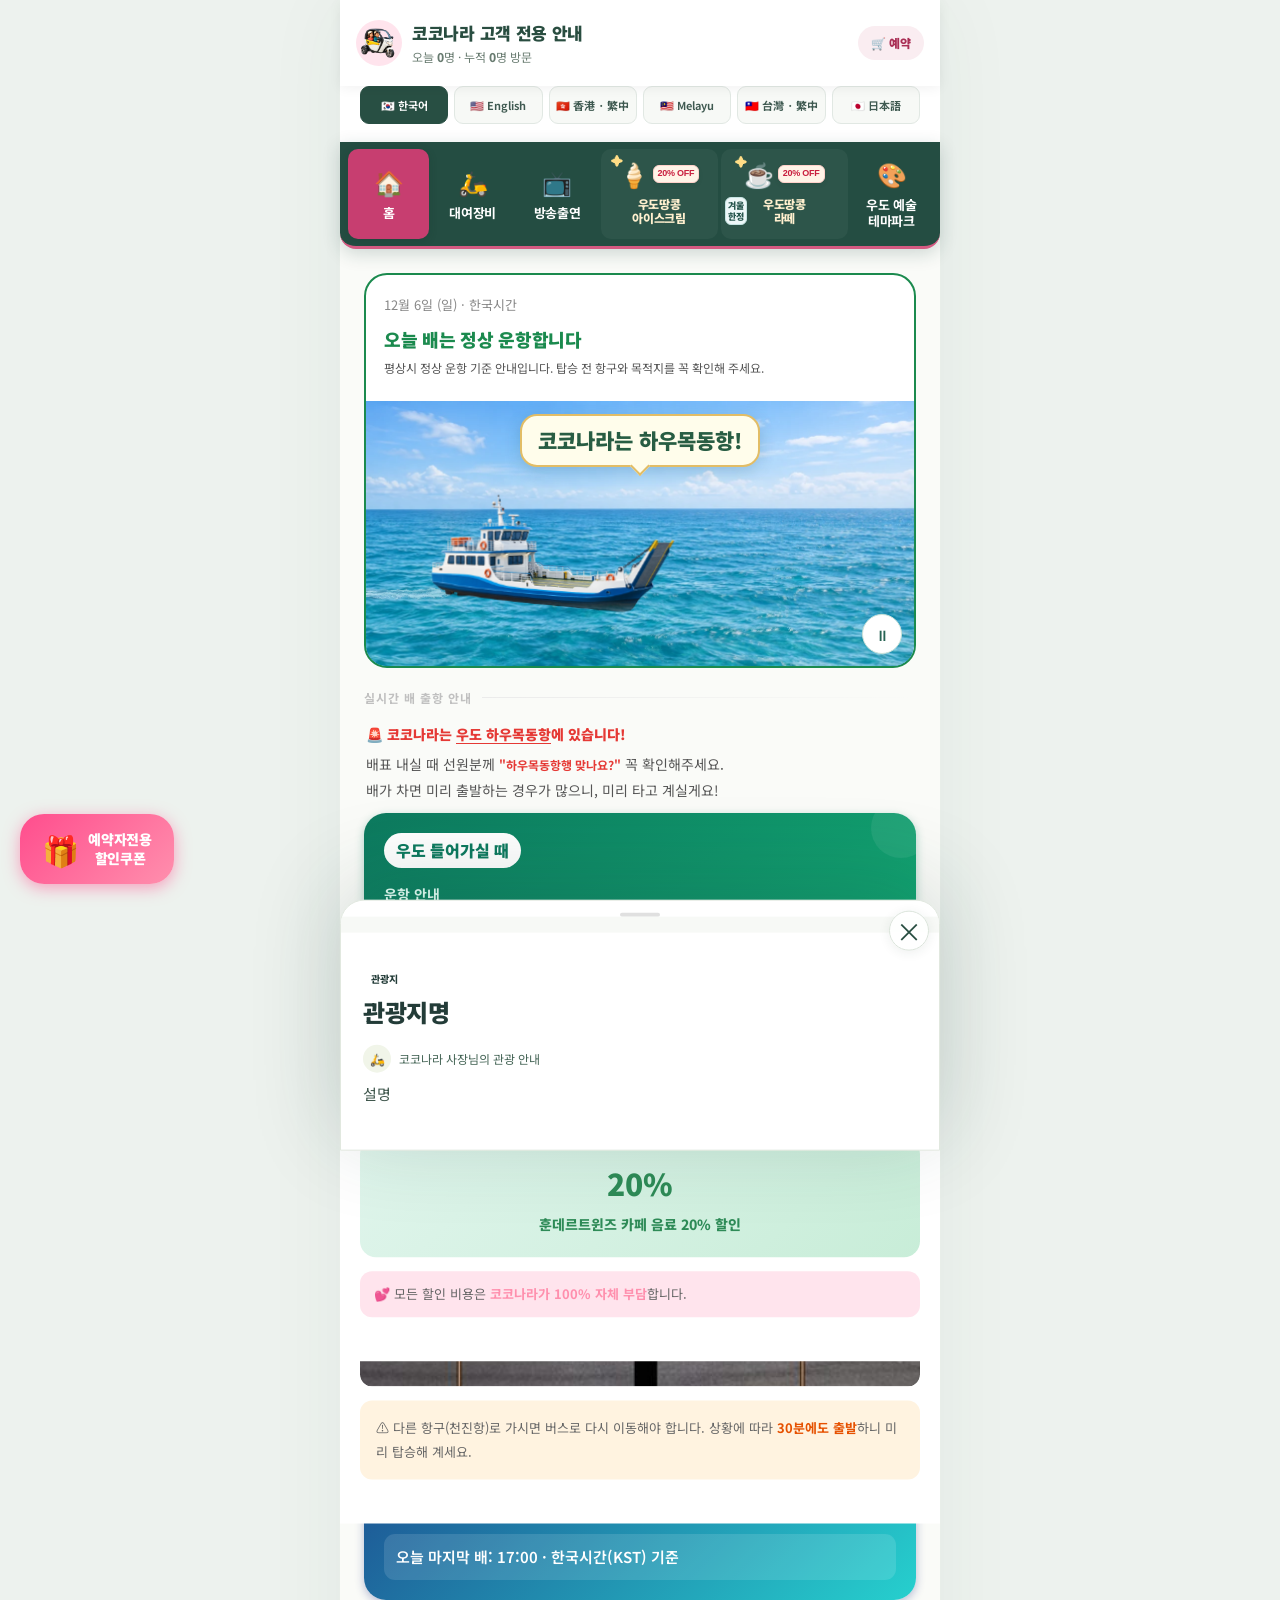
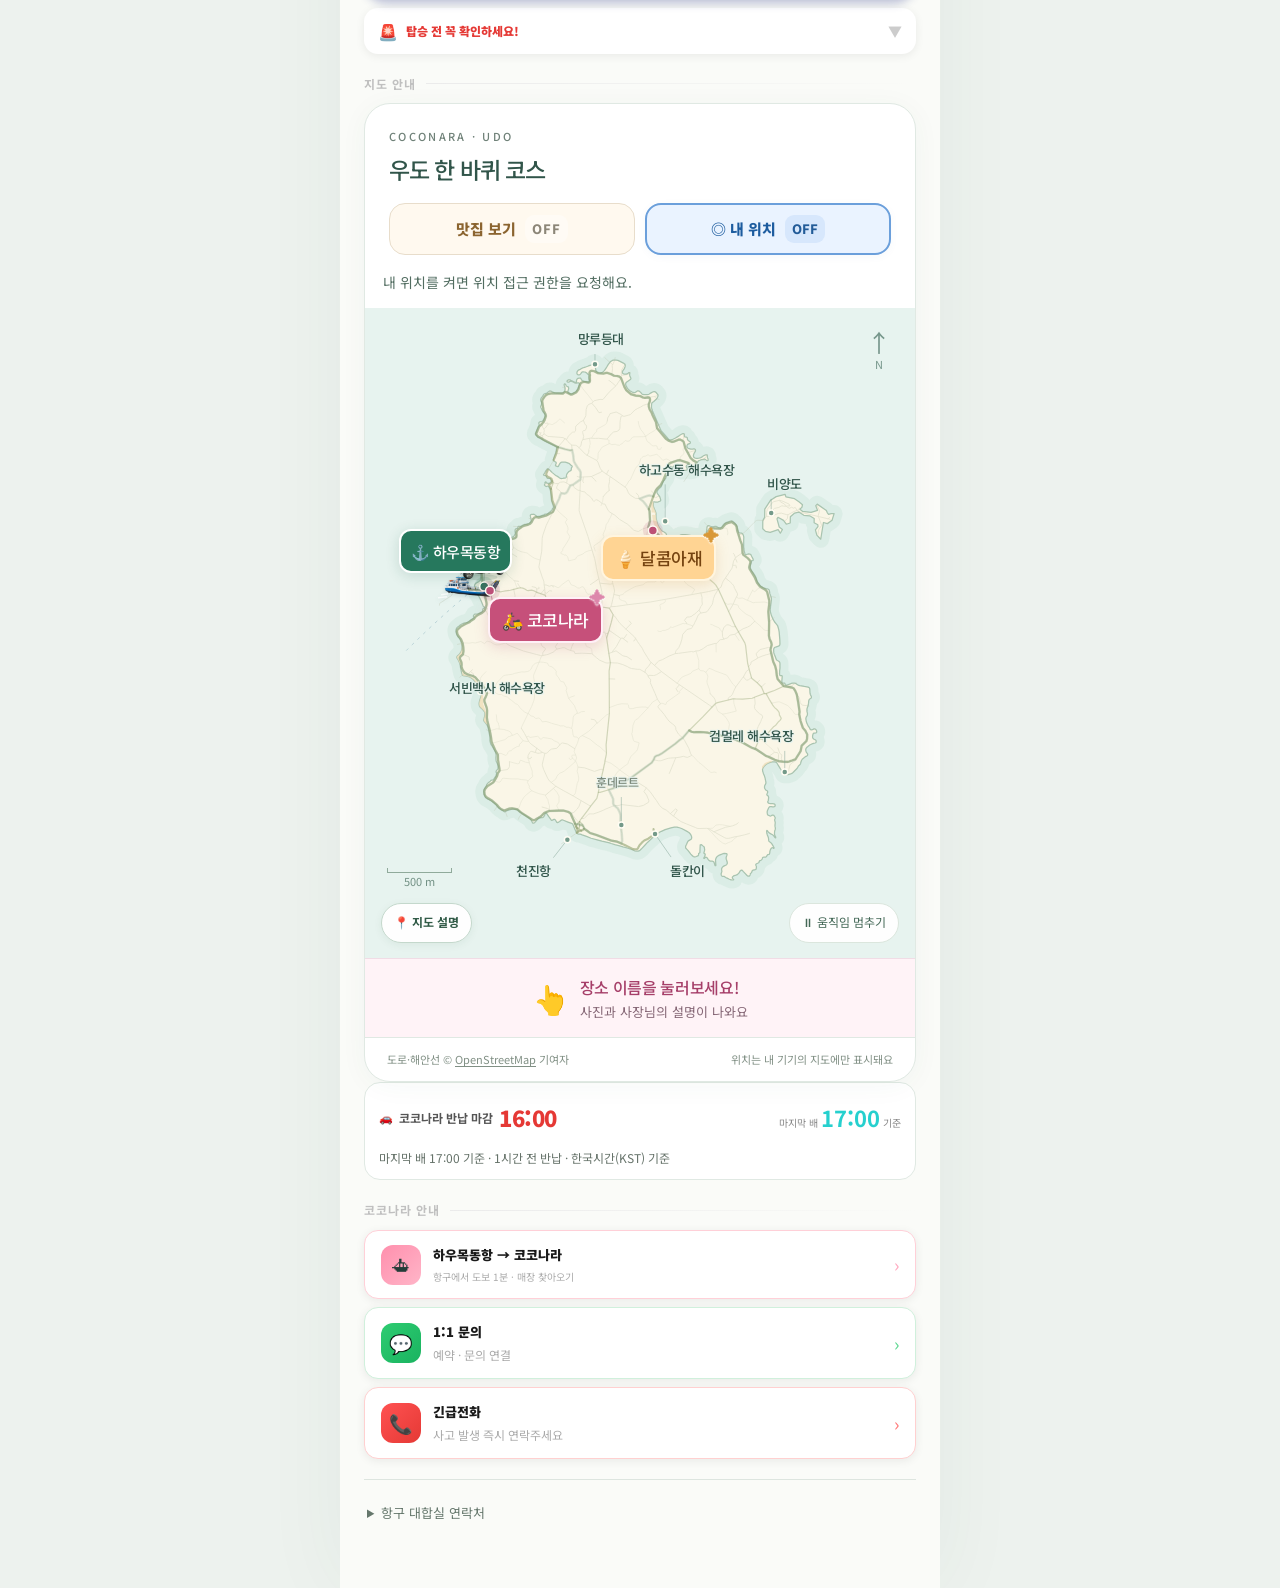
==== index.html @ 637e058c "Place animated winter badge to the left of the latte menu label" ====
<!DOCTYPE html>
<html lang="ko">
<head>
<meta charset="UTF-8">
<meta name="viewport" content="width=device-width, initial-scale=1, viewport-fit=cover">
<title>우도 코코나라</title>
<link href="https://fonts.googleapis.com/css2?family=Noto+Sans+KR:wght@400;500;700;900&display=swap" rel="stylesheet">
<style>
* { margin: 0; padding: 0; box-sizing: border-box; -webkit-tap-highlight-color: transparent; }
:root {
  --pink: #FFB5C8; --pink-deep: #FF8FAD; --pink-light: #FFE4ED;
  --pink-pale: #FFF5F8; --coral: #FF6B6B;
  --text: #1A1A1A; --text-mid: #555; --text-light: #999;
}
body {
  font-family: 'Noto Sans KR', sans-serif;
  background: #F8F8F8; color: var(--text);
  max-width: 430px; margin: 0 auto; min-height: 100vh;
}

.header {
  background: white; padding: 14px 16px 12px;
  display: flex; align-items: center; gap: 10px;
  border-bottom: 1px solid #F0F0F0;
  position: sticky; top: 0; z-index: 200;
  box-shadow: 0 2px 12px rgba(0,0,0,0.06);
}
.header-logo {
  width: 38px; height: 38px; border-radius: 50%;
  background: var(--pink-light); overflow: hidden; flex-shrink: 0;
  display: flex; align-items: center; justify-content: center; font-size: 18px;
}
.header-logo img { width: 100%; height: 100%; object-fit: cover; }
.header-text h1 { font-size: 15px; font-weight: 900; letter-spacing: -0.3px; }
.header-text p { font-size: 10px; color: var(--text-light); margin-top: 1px; }
.header-call {
  margin-left: auto; background: var(--pink-light); color: var(--pink-deep);
  font-size: 11px; font-weight: 700; padding: 5px 10px; border-radius: 20px;
  text-decoration: none; white-space: nowrap;
}

.scroll-content { padding: 14px; padding-bottom: 88px;  min-height: 100px; }

.section-label {
  font-size: 11px; font-weight: 800; color: var(--pink-deep);
  letter-spacing: 0.5px; margin-bottom: 10px; margin-top: 16px;
  display: flex; align-items: center; gap: 6px;
}
.section-label::after { content: ''; flex: 1; height: 1px; background: var(--pink-light); }

/* 배 카운트다운 */
.ferry-countdown {
  background: linear-gradient(135deg, #1A2980, #26D0CE);
  border-radius: 16px; padding: 12px 16px;
  margin-bottom: 10px; color: white;
  box-shadow: 0 4px 16px rgba(26,41,128,0.3);
  position: relative; overflow: hidden;
}
.ferry-countdown::before {
  content: ''; position: absolute;
  top: -30px; right: -30px; width: 120px; height: 120px;
  background: rgba(255,255,255,0.08); border-radius: 50%;
}
.fc-label { font-size: 10px; opacity: 0.8; font-weight: 600; margin-bottom: 4px; }
.fc-main { display: flex; align-items: center; justify-content: space-between; margin-bottom: 7px; }
.fc-time { font-size: 26px; font-weight: 900; line-height: 1; letter-spacing: -1px; }
.fc-time span { font-size: 12px; font-weight: 600; opacity: 0.8; }
.fc-remain { background: rgba(255,255,255,0.2); border-radius: 10px; padding: 5px 10px; text-align: center; }
.fc-remain .min { font-size: 20px; font-weight: 900; line-height: 1; }
.fc-remain .min-label { font-size: 9px; opacity: 0.8; margin-top: 1px; }
.fc-bar-wrap { background: rgba(255,255,255,0.2); border-radius: 6px; height: 5px; overflow: hidden; }
.fc-bar { height: 100%; background: white; border-radius: 6px; transition: width 1s linear; }
.fc-sub { font-size: 10px; opacity: 0.7; margin-top: 5px; }
.fc-last { font-size: 10px; opacity: 0.75; margin-top: 3px; }

/* 지도 */
.map-card {
  background: white; border-radius: 22px; overflow: hidden;
  margin-bottom: 14px; box-shadow: 0 4px 24px rgba(255,181,200,0.25);
}
.map-card-hdr {
  background: linear-gradient(135deg, #FFB5C8, #FF8FAD);
  padding: 14px 18px 10px;
  display: flex; align-items: center; justify-content: space-between;
}
.map-card-hdr h2 { font-size: 14px; font-weight: 900; color: white; }
.map-card-hdr span { font-size: 11px; color: rgba(255,255,255,0.85); }
.map-svg-wrap { background: #A8D8F0; padding: 0; }
#udo-map { width: 100%; height: auto; display: block; }

/* 경로 애니메이션 — SVG animate 태그로 처리 */

/* 핀 애니메이션 */
.pin-g { opacity: 0; animation: pinDrop 0.5s ease forwards; }
.pin-g.d1 { animation-delay: 1.0s; }
.pin-g.d2 { animation-delay: 1.6s; }
.pin-g.d3 { animation-delay: 2.1s; }
.pin-g.d4 { animation-delay: 2.5s; }
.pin-g.d5 { animation-delay: 2.9s; }
.pin-g.d6 { animation-delay: 3.2s; }
.pin-g.d7 { animation-delay: 3.5s; }
.pin-g.d8 { animation-delay: 3.7s; }
@keyframes pinDrop {
  0% { opacity:0; transform:translateY(-8px) scale(0.6); }
  70% { transform:translateY(2px) scale(1.1); }
  100% { opacity:1; transform:translateY(0) scale(1); }
}

/* 배 애니메이션 — 한 척, 일정 속도 왕복 */
.ferry-one {
  animation: ferryOneAnim 14s linear infinite;
}
@keyframes ferryOneAnim {
  0%   { transform: translateX(0px)  scaleX(1);  }
  43%  { transform: translateX(46px) scaleX(1);  }
  45%  { transform: translateX(46px) scaleX(-1); }
  88%  { transform: translateX(0px)  scaleX(-1); }
  90%  { transform: translateX(0px)  scaleX(1);  }
  100% { transform: translateX(0px)  scaleX(1);  }
}

/* 화살표 점선 애니메이션 (개미 행군 효과) */
.arrow-line-coco   { animation: dashMarch 1.4s linear infinite; stroke-dasharray:5,4; }
.arrow-line-dalkom { animation: dashMarch 1.4s linear infinite 0.3s; stroke-dasharray:5,4; }
.arrow-line-hundert{ animation: dashMarch 1.4s linear infinite 0.6s; stroke-dasharray:5,4; }
@keyframes dashMarch { to { stroke-dashoffset: -18; } }

/* 긴급전화 버튼 — 컴팩트 */
.sos-btn {
  display: flex; align-items: center; justify-content: space-between;
  background: linear-gradient(135deg, #E53935, #B71C1C);
  color: white; border-radius: 12px; padding: 10px 14px;
  margin-bottom: 10px; text-decoration: none;
  box-shadow: 0 3px 12px rgba(183,28,28,0.35);
  transition: transform 0.15s;
  animation: sosPulse 2.5s ease-in-out infinite;
}
.sos-btn:active { transform: scale(0.97); }
@keyframes sosPulse {
  0%,100% { box-shadow: 0 3px 12px rgba(183,28,28,0.35); }
  50%      { box-shadow: 0 3px 20px rgba(183,28,28,0.6);  }
}
.sos-main { font-size: 13px; font-weight: 900; letter-spacing: -0.2px; }
.sos-sub  { font-size: 10px; font-weight: 600; opacity: 0.85; margin-top: 2px; }

/* 파도 */
.wave { animation: waveAnim 2.5s ease-in-out infinite; }
.wave.w2 { animation-delay: 0.8s; }
.wave.w3 { animation-delay: 1.5s; }
@keyframes waveAnim { 0%,100%{opacity:0.25} 50%{opacity:0.6} }

/* 관광지 터치 */
.spot-touch { cursor: pointer; }

/* 지도 레전드 */
.map-legend { padding: 8px 14px 12px; display: flex; gap: 8px; flex-wrap: wrap; }
.legend-item { display: flex; align-items: center; gap: 4px; font-size: 10px; font-weight: 600; color: var(--text-mid); }
.legend-dot { width: 8px; height: 8px; border-radius: 50%; }

/* 큰 카드 */
.big-card {
  border-radius: 20px; overflow: hidden; margin-bottom: 12px;
  box-shadow: 0 4px 20px rgba(0,0,0,0.1); cursor: pointer; transition: transform 0.2s;
}
.big-card:active { transform: scale(0.98); }
.big-card-bg { width: 100%; height: 140px; display: flex; align-items: center; justify-content: center; font-size: 56px; }
.big-card-body { padding: 14px 16px; background: white; }
.big-card-tag { display: inline-block; font-size: 10px; font-weight: 800; padding: 3px 8px; border-radius: 6px; margin-bottom: 6px; }
.big-card-title { font-size: 17px; font-weight: 900; letter-spacing: -0.5px; }
.big-card-desc { font-size: 12px; color: var(--text-mid); margin-top: 3px; line-height: 1.5; }
.big-card-btn { display: inline-flex; align-items: center; gap: 6px; margin-top: 12px; padding: 9px 16px; border-radius: 10px; font-size: 13px; font-weight: 800; border: none; cursor: pointer; font-family: 'Noto Sans KR', sans-serif; }

/* 그리드 */
.grid-2 { display: grid; grid-template-columns: 1fr 1fr; gap: 10px; margin-bottom: 12px; }
.small-card { background: white; border-radius: 16px; padding: 14px; box-shadow: 0 2px 12px rgba(0,0,0,0.07); cursor: pointer; transition: transform 0.2s; }
.small-card:active { transform: scale(0.97); }
.small-card-icon { width: 40px; height: 40px; border-radius: 12px; display: flex; align-items: center; justify-content: center; font-size: 20px; margin-bottom: 8px; }
.small-card-title { font-size: 13px; font-weight: 800; }
.small-card-sub { font-size: 10px; color: var(--text-light); margin-top: 2px; }

/* 관광지 팝업 */
.spot-overlay { position: fixed; inset: 0; background: rgba(0,0,0,0.55); z-index: 500; opacity: 0; pointer-events: none; transition: opacity 0.25s; }
.spot-overlay.open { opacity: 1; pointer-events: all; }
.spot-popup { position: fixed; bottom: 0; left: 50%; transform: translateX(-50%) translateY(100%); width: 100%; max-width: 430px; background: white; border-radius: 24px 24px 0 0; padding: 0 0 36px; z-index: 600; transition: transform 0.35s cubic-bezier(0.32,0.72,0,1); max-height: 88vh; overflow-y: auto; }
.spot-popup.open { transform: translateX(-50%) translateY(0); }
/* 관광지 팝업 사진 슬라이더 */
.spot-photo-slider { width:100%; height:180px; position:relative; background:#F0F0F0; overflow:hidden; }
.spot-photo-slides { display:flex; height:100%; transition:transform 0.35s ease; }
.spot-photo-slide { min-width:100%; height:100%; object-fit:cover; flex-shrink:0; }
.spot-photo-empty { width:100%; height:100%; display:flex; flex-direction:column; align-items:center; justify-content:center; font-size:52px; gap:8px; }
.spot-photo-empty span { font-size:12px; color:#AAA; }
.spot-photo-dots { position:absolute; bottom:10px; left:50%; transform:translateX(-50%); display:flex; gap:5px; }
.spot-photo-dot { width:6px; height:6px; border-radius:50%; background:rgba(255,255,255,0.5); transition:background 0.2s; }
.spot-photo-dot.active { background:white; }
.spot-photo-counter { position:absolute; top:10px; right:12px; background:rgba(0,0,0,0.45); color:white; font-size:10px; font-weight:700; padding:3px 8px; border-radius:10px; }
.spot-photo-admin-btn { position:absolute; bottom:10px; right:12px; background:rgba(0,0,0,0.55); color:white; border:none; border-radius:8px; padding:5px 10px; font-size:11px; font-weight:700; cursor:pointer; display:none; }
.spot-popup-body { padding: 18px 20px 0; }
.spot-handle { width: 40px; height: 4px; background: #E0E0E0; border-radius: 2px; margin: 12px auto 0; }
.spot-popup-tag { display: inline-block; font-size: 10px; font-weight: 800; padding: 3px 8px; border-radius: 6px; margin-top: 14px; margin-bottom: 6px; }
.spot-popup-title { font-size: 22px; font-weight: 900; letter-spacing: -0.5px; }
.spot-popup-desc { font-size: 13px; color: var(--text-mid); line-height: 1.8; margin-top: 10px; }
.spot-tip { display: flex; gap: 8px; padding: 8px 0; border-bottom: 1px solid #F5F5F5; font-size: 13px; }
.spot-tip:last-child { border: none; }
.spot-tips { margin-top: 12px; }

/* 패널 */
.panel-overlay { position: fixed; inset: 0; background: rgba(0,0,0,0.5); z-index: 300; opacity: 0; pointer-events: none; transition: opacity 0.3s; }
.panel-overlay.open { opacity: 1; pointer-events: all; }
.panel { position: fixed; bottom: 0; left: 50%; transform: translateX(-50%) translateY(100%); width: 100%; max-width: 430px; background: white; border-radius: 24px 24px 0 0; padding: 20px 20px 44px; z-index: 400; transition: transform 0.4s cubic-bezier(0.32,0.72,0,1); max-height: 85vh; overflow-y: auto; }
.panel.open { transform: translateX(-50%) translateY(0); }
.panel-handle { width: 40px; height: 4px; background: #E0E0E0; border-radius: 2px; margin: 0 auto 18px; }
.panel-title { font-size: 20px; font-weight: 900; margin-bottom: 16px; }
.info-item { padding: 11px 0; border-bottom: 1px solid #F5F5F5; font-size: 14px; line-height: 1.7; display: flex; gap: 10px; }
.info-item:last-child { border-bottom: none; }
.info-num { width: 24px; height: 24px; background: var(--pink-light); color: var(--pink-deep); border-radius: 8px; font-size: 12px; font-weight: 800; display: flex; align-items: center; justify-content: center; flex-shrink: 0; }
.warn-box { background: #FFF3E0; border-radius: 12px; padding: 12px 14px; font-size: 13px; line-height: 1.7; color: #666; margin-top: 8px; }
.warn-box strong { color: #E65100; }
.pink-box { background: var(--pink-light); border-radius: 12px; padding: 12px 14px; font-size: 13px; line-height: 1.7; color: #666; margin-top: 8px; }
.pink-box strong { color: var(--pink-deep); }

/* 배시간 테이블 */
.ferry-table { width: 100%; border-collapse: collapse; font-size: 13px; }
.ferry-table th { background: var(--pink-light); padding: 10px; text-align: left; font-weight: 700; color: var(--pink-deep); }
.ferry-table td { padding: 10px; border-bottom: 1px solid #F5F5F5; }
.time-pill { background: var(--pink-deep); color: white; padding: 2px 10px; border-radius: 20px; font-size: 12px; font-weight: 700; }
.today-row td { background: #FFF5F8; font-weight: 700; }

/* 쿠폰 */
.coupon-big { border-radius: 20px; padding: 24px; text-align: center; color: white; margin-bottom: 12px; }
.coupon-big .pct { font-size: 60px; font-weight: 900; line-height: 1; }
.coupon-big .pct span { font-size: 28px; }
.map-link-btn { display: flex; align-items: center; justify-content: space-between; background: var(--pink-pale); border: 2px solid var(--pink-light); border-radius: 14px; padding: 14px 16px; margin-bottom: 10px; text-decoration: none; color: var(--text); font-size: 14px; font-weight: 700; }

/* 탭바 */
.tab-bar { position: fixed; bottom: 0; left: 50%; transform: translateX(-50%); width: 100%; max-width: 430px; background: white; border-top: 1px solid #F0F0F0; display: flex; padding: 5px 0 16px; z-index: 200; box-shadow: 0 -4px 20px rgba(0,0,0,0.06); }
.tab-item { flex: 1; display: flex; flex-direction: column; align-items: center; gap: 1px; font-size: 8px; font-weight: 700; color: var(--text-light); cursor: pointer; padding: 3px 2px; border: none; background: none; font-family: 'Noto Sans KR', sans-serif; transition: color 0.2s; letter-spacing: -0.3px; }
.tab-item .ti { font-size: 16px; }
.tab-item.active { color: var(--pink-deep); }
.tab-item.active .ti { transform: scale(1.1); }

.page { display: none; }
.page.active { display: block; }

.caution-card { background: white; border-radius: 16px; padding: 14px; margin-bottom: 10px; box-shadow: 0 2px 12px rgba(0,0,0,0.07); display: flex; gap: 12px; align-items: flex-start; }
.caution-icon { width: 42px; height: 42px; border-radius: 12px; display: flex; align-items: center; justify-content: center; font-size: 20px; flex-shrink: 0; }
.caution-title { font-size: 14px; font-weight: 800; margin-bottom: 3px; }
.caution-desc { font-size: 12px; color: var(--text-mid); line-height: 1.6; }

.fade-up { opacity:0; transform:translateY(14px); animation: fadeUp 0.5s ease forwards; }
@keyframes fadeUp { to { opacity:1; transform:translateY(0); } }
.fade-up:nth-child(1){animation-delay:0.05s} .fade-up:nth-child(2){animation-delay:0.1s}
.fade-up:nth-child(3){animation-delay:0.15s} .fade-up:nth-child(4){animation-delay:0.2s}
.fade-up:nth-child(5){animation-delay:0.25s} .fade-up:nth-child(6){animation-delay:0.3s}

/* ===== 관리자 시스템 ===== */
.admin-fab { position: fixed; bottom: 80px; right: 16px; width: 48px; height: 48px; background: #333; border-radius: 50%; display: none; align-items: center; justify-content: center; font-size: 20px; cursor: pointer; z-index: 600; box-shadow: 0 4px 18px rgba(0,0,0,0.4); opacity: 0.85; transition: opacity 0.2s; border: none; }
.admin-fab:active { opacity: 1; }

/* 관리자 로그인 모달 */
.admin-modal-bg { position: fixed; inset: 0; background: rgba(0,0,0,0.6); z-index: 900; display: none; align-items: center; justify-content: center; }
.admin-modal-bg.open { display: flex; }
.admin-modal { background: white; border-radius: 24px; padding: 28px 24px; width: calc(100% - 48px); max-width: 360px; box-shadow: 0 20px 60px rgba(0,0,0,0.25); }
.admin-modal h2 { font-size: 20px; font-weight: 900; margin-bottom: 6px; text-align: center; }
.admin-modal p { font-size: 12px; color: #999; text-align: center; margin-bottom: 22px; }
.admin-input { width: 100%; box-sizing: border-box; border: 2px solid #EEE; border-radius: 12px; padding: 13px 15px; font-size: 15px; font-family: 'Noto Sans KR', sans-serif; margin-bottom: 10px; outline: none; transition: border 0.2s; }
.admin-input:focus { border-color: var(--pink-deep); }
.admin-login-btn { width: 100%; background: var(--pink-deep); color: white; border: none; border-radius: 12px; padding: 14px; font-size: 15px; font-weight: 900; cursor: pointer; font-family: 'Noto Sans KR', sans-serif; margin-top: 4px; }
.admin-err { color: #E53935; font-size: 12px; text-align: center; margin-top: 6px; min-height: 18px; }
.admin-cancel { display: block; text-align: center; margin-top: 12px; font-size: 13px; color: #AAA; cursor: pointer; }

/* 관리자 패널 */
.admin-panel-bg { position: fixed; inset: 0; background: rgba(0,0,0,0.55); z-index: 800; display: none; }
.admin-panel-bg.open { display: block; }
.admin-panel { position: fixed; bottom: 0; left: 50%; transform: translateX(-50%); width: 100%; max-width: 430px; background: #F8F8F8; border-radius: 24px 24px 0 0; padding: 16px 16px 40px; z-index: 850; max-height: 85vh; overflow-y: auto; display: none; }
.admin-panel.open { display: block; }
.admin-panel-title { font-size: 17px; font-weight: 900; margin-bottom: 14px; padding: 0 4px; display: flex; align-items: center; gap: 8px; }
.admin-section { background: white; border-radius: 16px; padding: 16px; margin-bottom: 12px; box-shadow: 0 2px 8px rgba(0,0,0,0.06); }
.admin-section-title { font-size: 13px; font-weight: 800; color: #888; margin-bottom: 12px; text-transform: uppercase; letter-spacing: 0.5px; }
.admin-row { display: flex; gap: 8px; margin-bottom: 8px; align-items: center; }
.admin-row label { font-size: 12px; font-weight: 700; color: #555; width: 70px; flex-shrink: 0; }
.admin-row input, .admin-row textarea, .admin-row select { flex: 1; border: 1.5px solid #EEE; border-radius: 8px; padding: 9px 10px; font-size: 13px; font-family: 'Noto Sans KR', sans-serif; outline: none; background: white; }
.admin-row input:focus, .admin-row textarea:focus { border-color: var(--pink-deep); }
.admin-row textarea { resize: vertical; min-height: 60px; }
.admin-btn { padding: 10px 16px; border-radius: 10px; border: none; font-size: 13px; font-weight: 800; cursor: pointer; font-family: 'Noto Sans KR', sans-serif; }
.admin-btn.save  { background: var(--pink-deep); color: white; }
.admin-btn.del   { background: #FFEEEE; color: #E53935; }
.admin-btn.add   { background: #E8F5E9; color: #2E8B57; }
.admin-btn.close-btn { background: #EEE; color: #555; }
.admin-food-card { background: #FAFAFA; border: 1.5px solid #EEE; border-radius: 12px; padding: 12px; margin-bottom: 10px; }
.admin-food-card .afc-head { display: flex; justify-content: space-between; align-items: center; margin-bottom: 10px; }
.admin-food-name { font-size: 14px; font-weight: 900; }
.admin-logout { display: block; width: 100%; padding: 12px; background: #EEE; border: none; border-radius: 12px; font-size: 14px; font-weight: 700; color: #666; cursor: pointer; margin-top: 8px; font-family: 'Noto Sans KR', sans-serif; }
.admin-badge { position: fixed; top: 12px; right: 12px; background: #FF8FAD; color: white; font-size: 10px; font-weight: 900; padding: 3px 10px; border-radius: 20px; z-index: 600; display: none; }
.admin-badge.show { display: block; }

/* 편집 가능 요소 하이라이트 */
.admin-editable { position: relative; cursor: pointer; }
.admin-editable:after { content: '✏️'; position: absolute; top: -6px; right: -6px; font-size: 12px; display: none; }
body.admin-mode .admin-editable:after { display: block; }
body.admin-mode .admin-editable { outline: 2px dashed var(--pink-deep); outline-offset: 3px; border-radius: 6px; }

/* 맛집 카드 스타일 보완 */
.food-card { background: white; border-radius: 20px; overflow: hidden; box-shadow: 0 4px 20px rgba(0,0,0,0.08); margin-bottom: 16px; }
.food-card-head { padding: 20px 20px 16px; }
.food-badge { display: inline-block; font-size: 10px; font-weight: 800; padding: 3px 10px; border-radius: 20px; margin-bottom: 8px; }
.food-name { font-size: 20px; font-weight: 900; letter-spacing: -0.4px; margin-bottom: 6px; }
.food-desc { font-size: 13px; color: #666; line-height: 1.75; }
.food-tags { display: flex; flex-wrap: wrap; gap: 6px; margin-top: 12px; }
.food-tag { font-size: 10px; font-weight: 700; padding: 4px 12px; border-radius: 20px; }
.food-info { font-size: 11px; color: #999; margin-top: 10px; display: flex; flex-direction: column; gap: 3px; }
.food-btns { display: flex; gap: 8px; padding: 0 20px 20px; }
.food-btns a { flex: 1; padding: 11px; border-radius: 12px; text-align: center; font-size: 12px; font-weight: 800; text-decoration: none; }


/* ── 차량 갤러리 팝업 ── */
.gallery-overlay { position:fixed; inset:0; background:rgba(0,0,0,0.92); z-index:1100; display:none; flex-direction:column; align-items:center; justify-content:center; }
.gallery-overlay.open { display:flex; }
.gallery-close { position:absolute; top:16px; right:18px; font-size:28px; color:white; cursor:pointer; z-index:1110; background:rgba(255,255,255,0.15); border:none; border-radius:50%; width:40px; height:40px; display:flex; align-items:center; justify-content:center; }
.gallery-main { width:100%; max-width:430px; position:relative; }
.gallery-main-img { width:100%; max-height:60vh; object-fit:contain; display:block; }
.gallery-main-video { width:100%; max-height:60vh; display:block; border-radius:8px; }
.gallery-main-placeholder { width:100%; height:260px; display:flex; align-items:center; justify-content:center; flex-direction:column; color:rgba(255,255,255,0.4); }
.gallery-title { color:white; font-size:16px; font-weight:900; text-align:center; margin-bottom:14px; letter-spacing:-0.3px; }
.gallery-subtitle { color:rgba(255,255,255,0.6); font-size:12px; text-align:center; margin-bottom:10px; }
.gallery-thumbs { display:flex; gap:8px; padding:0 16px; overflow-x:auto; max-width:430px; margin-top:14px; }
.gallery-thumb { width:64px; height:64px; object-fit:cover; border-radius:10px; cursor:pointer; opacity:0.6; border:2px solid transparent; flex-shrink:0; transition:opacity 0.2s,border-color 0.2s; }
.gallery-thumb.active { opacity:1; border-color:#FF8FAD; }
.gallery-thumb-video { width:64px; height:64px; border-radius:10px; cursor:pointer; opacity:0.6; border:2px solid transparent; background:#333; display:flex; align-items:center; justify-content:center; font-size:22px; flex-shrink:0; color:white; }
.gallery-thumb-video.active { opacity:1; border-color:#FF8FAD; }
.gallery-nav { position:absolute; top:50%; transform:translateY(-50%); background:rgba(255,255,255,0.18); border:none; color:white; font-size:20px; width:38px; height:38px; border-radius:50%; cursor:pointer; display:flex; align-items:center; justify-content:center; }
.gallery-nav.prev { left:8px; }
.gallery-nav.next { right:8px; }
.gallery-add-btn { margin:12px auto 0; display:flex; align-items:center; gap:6px; background:rgba(255,255,255,0.15); border:1.5px dashed rgba(255,255,255,0.4); color:white; border-radius:12px; padding:9px 18px; font-size:12px; font-weight:700; cursor:pointer; font-family:inherit; }
.gallery-add-btn:hover { background:rgba(255,255,255,0.25); }
.gallery-del-btn { position:absolute; top:6px; right:6px; background:rgba(220,50,50,0.8); border:none; color:white; font-size:11px; font-weight:800; border-radius:6px; padding:3px 7px; cursor:pointer; }

/* ── 운항 상태 배너 ── */
/* ── 운항상태 배너 기본 ── */
.ferry-status-banner { border-radius:16px; margin-bottom:10px; overflow:hidden; }

/* 정상: 좌측 굵은 라인 + 흰 배경 깔끔 카드 */
.ferry-status-banner.normal {
  background: white;
  border: 2px solid #1B8A4E;
  border-left: 5px solid #1B8A4E;
  padding: 9px 12px;
  display: flex; flex-direction: column; gap: 8px;
}
.ferry-status-banner.normal .fsb-title { color: #1B8A4E; }
.ferry-status-banner.normal .fsb-sub   { color: #555; }
.ferry-status-banner.normal .fsb-icon  { font-size:20px; }

/* 결항: 사선 패턴 + 강렬한 빨강 */
.ferry-status-banner.cancel {
  background: #C0392B;
  background-image: repeating-linear-gradient(-45deg,rgba(0,0,0,0.08) 0,rgba(0,0,0,0.08) 6px,transparent 6px,transparent 14px);
  border: none; padding: 10px 12px;
  display: flex; flex-direction: column; gap: 8px; color: white;
}
.ferry-status-banner.cancel .fsb-title { color: white; font-size:14px; letter-spacing:-0.3px; }
.ferry-status-banner.cancel .fsb-sub   { color: rgba(255,255,255,0.88); }
.ferry-status-banner.cancel .fsb-icon  { font-size:20px; }

/* 미정: 노랑 테두리 + 깜빡이 */
.ferry-status-banner.pending {
  background: #FFFDE7;
  border: 2px dashed #F39C12;
  padding: 9px 12px;
  display: flex; flex-direction: column; gap: 8px;
}
.ferry-status-banner.pending .fsb-title { color: #B7770D; }
.ferry-status-banner.pending .fsb-sub   { color: #7A5C00; }
.ferry-status-banner.pending .fsb-icon  { font-size:20px; animation: pendingBlink 1.2s ease-in-out infinite; }
@keyframes pendingBlink { 0%,100%{opacity:1} 50%{opacity:0.4} }

/* 종료: 어두운 그라데이션 */
.ferry-status-banner.closed {
  background: linear-gradient(135deg,#2C3E50,#4A5568);
  border: none; padding: 9px 12px;
  display: flex; flex-direction: column; gap: 6px; color: white;
}
.ferry-status-banner.closed .fsb-title { color: rgba(255,255,255,0.85); }
.ferry-status-banner.closed .fsb-sub   { color: rgba(255,255,255,0.6); }
.ferry-status-banner.closed .fsb-icon  { font-size:20px; filter:grayscale(0.5); }

.fsb-body { flex:1; }
.fsb-title { font-size:13px; font-weight:900; letter-spacing:-0.3px; }
.fsb-sub   { font-size:9.5px; margin-top:2px; }

/* ── 관리자 지도 핀 편집 ── */
.map-pin-edit { outline: 2px dashed #FF8FAD; outline-offset: 4px; border-radius: 4px; cursor: grab !important; }
.map-add-pin-btn { position: absolute; bottom: 10px; right: 10px; background: var(--pink-deep); color: white; border: none; border-radius: 50%; width: 36px; height: 36px; font-size: 18px; cursor: pointer; box-shadow: 0 3px 10px rgba(0,0,0,0.25); display: none; align-items: center; justify-content: center; font-family: inherit; }
body.admin-mode .map-add-pin-btn { display: flex; }

/* 핀 편집 모달 */
.pin-edit-modal-bg { position: fixed; inset: 0; background: rgba(0,0,0,0.6); z-index: 1300; display: none; align-items: flex-end; justify-content: center; }
.pin-edit-modal-bg.open { display: flex; }
.pin-edit-modal { background: white; border-radius: 22px 22px 0 0; padding: 20px 18px 36px; width: 100%; max-width: 430px; max-height: 88vh; overflow-y: auto; }
.pin-edit-modal h3 { font-size: 16px; font-weight: 900; margin-bottom: 14px; display: flex; align-items: center; gap: 8px; }
.pin-edit-row { margin-bottom: 12px; }
.pin-edit-row label { font-size: 11px; font-weight: 700; color: #666; display: block; margin-bottom: 5px; }
.pin-edit-row input, .pin-edit-row textarea, .pin-edit-row select {
  width: 100%; box-sizing: border-box; border: 1.5px solid #EEE; border-radius: 10px;
  padding: 10px 12px; font-size: 13px; font-family: inherit; outline: none;
}
.pin-edit-row input:focus, .pin-edit-row textarea:focus { border-color: var(--pink-deep); }
.pin-edit-coords { display: flex; gap: 8px; }
.pin-edit-coords input { flex: 1; }
.pin-edit-btns { display: flex; gap: 8px; margin-top: 14px; }
.pin-edit-btns button { flex: 1; padding: 12px; border-radius: 12px; border: none; font-size: 13px; font-weight: 800; cursor: pointer; font-family: inherit; }
.btn-save-pin  { background: var(--pink-deep); color: white; }
.btn-del-pin   { background: #FFEEEE; color: #E53935; }
.btn-cancel-pin{ background: #F0F0F0; color: #666; }
.pin-edit-img-row { display: flex; flex-wrap: wrap; gap: 8px; margin-top: 8px; }
.pin-edit-img-thumb { width: 64px; height: 64px; object-fit: cover; border-radius: 8px; position: relative; cursor: pointer; }
.pin-edit-img-add { width: 64px; height: 64px; background: #F5F5F5; border: 2px dashed #DDD; border-radius: 8px; display: flex; align-items: center; justify-content: center; font-size: 22px; cursor: pointer; color: #AAA; }
.dalkom-edit-btn { position:absolute; top:8px; right:8px; background:rgba(255,107,61,0.9); color:white; border:none; border-radius:8px; padding:5px 10px; font-size:11px; font-weight:800; cursor:pointer; display:none; z-index:10; font-family:inherit; }
body.admin-mode .dalkom-edit-btn { display:block; }
.dalkom-section-wrap { position:relative; }

/* ── 삭제 확인 모달 ── */
.del-confirm-bg { position:fixed; inset:0; background:rgba(0,0,0,0.55); z-index:2000; display:none; align-items:center; justify-content:center; }
.del-confirm-bg.open { display:flex; }
.del-confirm-box { background:white; border-radius:20px; padding:24px 20px 18px; width:280px; text-align:center; box-shadow:0 12px 40px rgba(0,0,0,0.25); }
.del-confirm-box h4 { font-size:16px; font-weight:900; margin-bottom:8px; }
.del-confirm-box p  { font-size:13px; color:#666; margin-bottom:18px; line-height:1.6; }
.del-confirm-btns { display:flex; gap:8px; }
.del-confirm-btns button { flex:1; padding:12px; border-radius:12px; border:none; font-size:14px; font-weight:800; cursor:pointer; font-family:inherit; }
.btn-del-confirm  { background:#E53935; color:white; }
.btn-del-cancel   { background:#F0F0F0; color:#555; }


/* ── 방문자 카운터 ── */
.visitor-bar { background:linear-gradient(135deg,#FFF5F8,#FFE8F0); border-radius:14px; padding:10px 14px; display:flex; align-items:center; justify-content:space-between; margin-bottom:10px; }
.visitor-today { font-size:13px; font-weight:800; color:#FF6B9D; }
.visitor-total { font-size:11px; color:#AAA; }

/* ── 지도 설명 노션스타일 ── */
.map-desc-card { background:white; border-radius:16px; padding:14px 16px; margin-bottom:10px; box-shadow:0 2px 12px rgba(0,0,0,0.06); }
.map-desc-row { display:flex; align-items:flex-start; gap:10px; padding:7px 0; border-bottom:1px solid #F8F8F8; font-size:12px; color:#555; line-height:1.6; }
.map-desc-row:last-child { border-bottom:none; }
.map-desc-icon { font-size:16px; flex-shrink:0; margin-top:1px; }
.map-desc-text strong { color:#1A1A1A; font-weight:800; }

/* ── 사장님 소개 탭 ── */
.owner-hero { background:linear-gradient(135deg,#667EEA,#764BA2); border-radius:22px; padding:28px 20px; color:white; text-align:center; margin-bottom:14px; position:relative; overflow:hidden; }
.owner-avatar { width:80px; height:80px; border-radius:50%; border:3px solid rgba(255,255,255,0.5); background:rgba(255,255,255,0.2); display:flex; align-items:center; justify-content:center; font-size:38px; margin:0 auto 12px; }
.owner-name { font-size:20px; font-weight:900; letter-spacing:-0.3px; }
.owner-role { font-size:12px; opacity:0.85; margin-top:4px; }
.owner-card { background:white; border-radius:18px; padding:18px; box-shadow:0 3px 16px rgba(0,0,0,0.07); margin-bottom:12px; }
.owner-msg { font-size:13px; color:#444; line-height:1.85; }
.owner-tag { display:inline-block; background:#F0EEFF; color:#6655CC; font-size:10px; font-weight:800; padding:3px 10px; border-radius:20px; margin:3px 3px 0 0; }

/* ── 배 왕복 애니메이션 ── */
.ferry-route-svg { width:100%; border-radius:16px; margin-bottom:10px; }
@keyframes ferryGoRight { 0%{transform:translateX(-60px)} 45%{transform:translateX(220px)} 50%{transform:translateX(220px) scaleX(-1)} 95%{transform:translateX(-60px) scaleX(-1)} 100%{transform:translateX(-60px)} }
@keyframes ferryGoLeft  { 0%{transform:translateX(220px) scaleX(-1)} 45%{transform:translateX(-60px) scaleX(-1)} 50%{transform:translateX(-60px)} 95%{transform:translateX(220px)} 100%{transform:translateX(220px) scaleX(-1)} }
.ferry-anim-boat { display:inline-block; font-size:22px; animation:ferryGoRight 8s ease-in-out infinite; transform-origin:center; }

/* ── 관리자 전용 페이지 ── */






/* ── 캘린더 ── */















.cal-todo-item:last-child { border-bottom:none; }


/* ── 매출 기입 ── */









/* ── 일기장 ── */







/* ── 체험단 알림 배지 ── */



/* ── 캘린더 날짜 hover 툴팁 ── */
.cal-tooltip-wrap { position:relative; }
.cal-tooltip { display:none; position:absolute; left:50%; transform:translateX(-50%); top:calc(100% + 4px); background:rgba(30,30,30,0.92); color:white; border-radius:10px; padding:8px 11px; font-size:11px; white-space:nowrap; z-index:500; pointer-events:none; min-width:120px; max-width:200px; white-space:normal; line-height:1.6; }
.cal-tooltip::before { content:''; position:absolute; top:-5px; left:50%; transform:translateX(-50%); border:5px solid transparent; border-bottom-color:rgba(30,30,30,0.92); border-top:none; }
.cal-tooltip-wrap:hover .cal-tooltip { display:block; }
.cal-day-cell { position:relative; text-align:center; font-size:12px; padding:6px 0; border-radius:8px; cursor:pointer; min-height:32px; }
.cal-day-cell:hover { background:#F5F5F5; }
.cal-day-cell.today-cell { background:var(--pink-deep); color:white; font-weight:900; }
.cal-day-cell.today-cell:hover { background:#FF4D8D; }
.cal-day-cell.selected-cell { background:#F0EEFF; color:#6655CC; font-weight:800; }
.cal-day-cell.other-month-cell { color:#DDD; }


/* ── 홈탭 배 왕복 애니메이션 ── */
@keyframes boatLtoR { 0%{transform:translateX(-30px)} 42%{transform:translateX(calc(100% + 30px))} 43%,100%{transform:translateX(-30px)} }
@keyframes boatRtoL { 0%{transform:translateX(calc(100% + 30px)) scaleX(-1)} 42%{transform:translateX(-30px) scaleX(-1)} 43%,100%{transform:translateX(calc(100% + 30px)) scaleX(-1)} }
.ferry-boat-lr { display:inline-block; font-size:20px; animation:boatLtoR 4s linear infinite; position:absolute; top:50%; transform:translateY(-50%); }
.ferry-boat-rl { display:inline-block; font-size:20px; animation:boatRtoL 4s linear infinite; position:absolute; top:50%; transform:translateY(-50%); }


/* ── 카운트다운 카드 내 배 애니메이션 ── */
@keyframes ferryCardLR {
  0%   { transform: translateX(-32px); }
  100% { transform: translateX(calc(100% + 32px)); }
}
@keyframes ferryCardRL {
  0%   { transform: translateX(calc(100% + 32px)) scaleX(-1); }
  100% { transform: translateX(-32px) scaleX(-1); }
}
.ferry-track {
  position: relative;
  height: 20px;
  overflow: visible;
  margin: 7px 0 2px;
}
.ferry-track-line {
  position: absolute;
  top: 50%;
  left: 0; right: 0;
  height: 2px;
  border-radius: 2px;
  transform: translateY(-50%);
  background: rgba(255,255,255,0.25);
}
.ferry-track-dot {
  position: absolute;
  top: 50%;
  transform: translateY(-50%);
  font-size: 18px;
  line-height: 1;
  animation-duration: 4s;
  animation-timing-function: linear;
  animation-iteration-count: infinite;
  transform-origin: center;
  filter: drop-shadow(0 1px 3px rgba(0,0,0,0.25));
}
.ferry-dot-lr { animation-name: ferryCardLR; }
.ferry-dot-rl { animation-name: ferryCardRL; }


/* ── 미니 배 인라인 애니메이션 ── */
@keyframes miniBoatLR {
  0%   { transform: translateY(-50%) translateX(-14px) scaleX(-1); }
  100% { transform: translateY(-50%) translateX(58px) scaleX(-1); }
}
@keyframes miniBoatRL {
  0%   { transform: translateY(-50%) translateX(58px); }
  100% { transform: translateY(-50%) translateX(-14px); }
}
.mini-ferry-wrap {
  display: inline-flex;
  align-items: center;
  background: rgba(255,255,255,0.15);
  border-radius: 20px;
  padding: 3px 8px;
  vertical-align: middle;
  overflow: hidden;
  position: relative;
  width: 70px;
  height: 22px;
  flex-shrink: 0;
}
.mini-ferry-boat {
  font-size: 16px;
  position: absolute;
  display: inline-block;
  animation-duration: 2.5s;
  animation-timing-function: linear;
  animation-iteration-count: infinite;
  top: 50%;
  transform: translateY(-50%);
  line-height: 1;
}
.mini-ferry-boat.lr { animation-name: miniBoatLR; }
.mini-ferry-boat.rl { animation-name: miniBoatRL; }
.mini-ferry-island {
  font-size: 12px;
  position: absolute;
  right: 4px;
  top: 50%;
  margin-top: -7px;
}


/* ── 선물박스 쿠폰 버튼 ── */
@keyframes giftShake {
  0%,100% { transform: rotate(0deg); }
  15%      { transform: rotate(-12deg) scale(1.1); }
  30%      { transform: rotate(12deg)  scale(1.15); }
  45%      { transform: rotate(-8deg)  scale(1.1); }
  60%      { transform: rotate(8deg)   scale(1.05); }
  75%      { transform: rotate(-4deg); }
}
.gift-fab {
  position: fixed;
  bottom: 130px;
  left: 20px;
  width: auto;
  height: auto;
  background: linear-gradient(135deg,#FF4D8D,#FF8FAD);
  border-radius: 24px;
  display: none;
  align-items: center;
  justify-content: center;
  gap: 5px;
  padding: 9px 13px 9px 10px;
  cursor: pointer;
  box-shadow: 0 4px 16px rgba(255,77,141,0.5);
  border: none;
  z-index: 600;
  animation: giftShake 2.5s ease-in-out infinite;
  animation-delay: 1.5s;
}
.gift-fab.visible { display: flex; }
/* ── 쿠폰 팝업 ── */
.coupon-popup-bg {
  position: fixed; inset: 0;
  background: rgba(0,0,0,0.55);
  z-index: 1100;
  display: none;
  align-items: flex-end;
  justify-content: center;
}
.coupon-popup-bg.open { display: flex; }
.coupon-popup {
  background: white;
  border-radius: 24px 24px 0 0;
  padding: 24px 20px 40px;
  width: 100%;
  max-width: 430px;
  box-shadow: 0 -8px 30px rgba(0,0,0,0.15);
}


@keyframes couponShake {
  0%,100% { transform: rotate(0deg); }
  15% { transform: rotate(-8deg) scale(1.05); }
  30% { transform: rotate(8deg) scale(1.08); }
  45% { transform: rotate(-5deg) scale(1.05); }
  60% { transform: rotate(5deg) scale(1.03); }
  75% { transform: rotate(-2deg); }
}
/* 달콤아재 사장님 소개 */
.dal-open .dal-intro-body { display: block !important; }
.dal-open .dal-arrow { transform: rotate(180deg); }
</style>


<link rel="stylesheet" href="reset.css?v=27.1">
<link rel="stylesheet" href="mobile.css?v=27.1">
<link rel="stylesheet" href="experience.css?v=27.1">
<link rel="stylesheet" href="motion.css?v=27.1">
<link rel="stylesheet" href="coastal.css?v=27.1">
<link rel="stylesheet" href="ferry-admin.css?v=27.1">
<link rel="stylesheet" href="road-map.css?v=27.1">
<link rel="stylesheet" href="navigation.css?v=27.1">
<link rel="stylesheet" href="journey-motion.css?v=27.1">
<link rel="stylesheet" href="choice.css?v=27.1">
<meta property="og:type" content="website">
<meta property="og:site_name" content="코코나라">
<meta property="og:title" content="우도 코코나라">
<meta property="og:description" content="하우목동항 바로 옆 코코나라의 대여장비와 우도 배시간을 한눈에 확인하세요.">
<meta property="og:url" content="https://mementoaicompany-lab.github.io/coconara/">
<meta property="og:image" content="https://mementoaicompany-lab.github.io/coconara/coco-couple-coast.png?v=19">
<meta property="og:image:secure_url" content="https://mementoaicompany-lab.github.io/coconara/coco-couple-coast.png?v=19">
<meta property="og:image:width" content="1536">
<meta property="og:image:height" content="1024">
<meta property="og:image:type" content="image/png">
<meta property="og:image:alt" content="각자 코코 1인승을 타고 우도 해안도로를 달리는 두 사람">
<meta name="twitter:card" content="summary_large_image">
<meta name="twitter:title" content="우도 코코나라">
<meta name="twitter:description" content="하우목동항 바로 옆 코코나라의 대여장비와 우도 배시간을 한눈에 확인하세요.">
<meta name="twitter:image" content="https://mementoaicompany-lab.github.io/coconara/coco-couple-coast.png?v=19">
<meta name="twitter:image:alt" content="각자 코코 1인승을 타고 우도 해안도로를 달리는 두 사람">
<link rel="stylesheet" href="refinement.css?v=27.1">
<link rel="stylesheet" href="smooth-motion.css?v=27.1">
<link rel="stylesheet" href="flow.css?v=27.1">
<link rel="stylesheet" href="story-motion.css?v=27.1">
<link rel="stylesheet" href="peanut-latte.css?v=20261029-left">
</head>
<body>

<!-- 헤더 -->
<div class="header" style="background:linear-gradient(135deg,#FF6B9D,#FF8FAD);padding:10px 16px 10px;gap:10px;">
  <div class="header-logo" style="width:38px;height:38px;flex-shrink:0;">
    <img src="fami-cabin.webp" alt="코코나라" style="width:100%;height:100%;object-fit:cover;border-radius:50%;" onerror="this.style.display='none';this.parentElement.innerHTML='<span style=font-size:24px>🛵</span>'">
  </div>
  <div class="header-text" style="flex:1;min-width:0;">
    <h1 style="font-size:13px;color:white;font-weight:900;letter-spacing:-0.3px;white-space:nowrap;overflow:hidden;text-overflow:ellipsis;">코코나라 고객 전용 안내</h1>
    <p style="font-size:9.5px;margin-top:1px;color:rgba(255,255,255,0.75);">오늘 <span id="header-visitor-today" style="font-weight:800;color:white;">0</span>명 · 누적 <span id="header-visitor-total" style="font-weight:800;color:white;">0</span>명 방문</p>
    
  </div>
  <a href="https://smartstore.naver.com/udorent/products/5482331427" target="_blank"
     style="display:flex;align-items:center;gap:4px;background:white;color:#FF6B9D;border-radius:20px;padding:7px 13px;font-size:11px;font-weight:900;text-decoration:none;white-space:nowrap;box-shadow:0 2px 8px rgba(0,0,0,0.15);flex-shrink:0;">
    🛒 예약
  </a>
</div>

<!-- 탭바 -->
<nav class="language-bar" aria-label="Language"><button type="button" data-lang="ko" lang="ko" aria-pressed="true"><span aria-hidden="true">🇰🇷</span> 한국어</button><button type="button" data-lang="en" lang="en" aria-pressed="false"><span aria-hidden="true">🇺🇸</span> English</button><button type="button" data-lang="zh-HK" lang="zh-HK" aria-pressed="false"><span aria-hidden="true">🇭🇰</span> 香港 · 繁中</button><button type="button" data-lang="ms" lang="ms" aria-pressed="false"><span aria-hidden="true">🇲🇾</span> Melayu</button><button type="button" data-lang="zh-TW" lang="zh-TW" aria-pressed="false"><span aria-hidden="true">🇹🇼</span> 台灣 · 繁中</button><button type="button" data-lang="ja" lang="ja" aria-pressed="false"><span aria-hidden="true">🇯🇵</span> 日本語</button></nav>
<div class="tab-bar latte-navigation">
  <button class="tab-item active" onclick="showPage('home',this)"><span class="ti">🏠</span>홈</button>
  <button class="tab-item" onclick="showPage('coconara',this)"><span class="ti">🛵</span><span data-choice-copy="rentalTab" data-localized="true">대여장비</span></button>
  <button class="tab-item" onclick="showPage('broadcast',this)"><span class="ti" aria-hidden="true">📺</span><span class="" data-choice-copy="broadcastTab" data-localized="true">방송출연</span></button>
<button class="tab-item" onclick="showPage('dalkom',this)"><span class="ti">🍦</span><span data-choice-copy="iceTab" data-localized="true">우도땅콩 아이스크림</span></button>
  <button type="button" class="tab-item latte-tab" data-page="latte" data-localized="true" onclick="showPage('latte',this)"><span class="ti" aria-hidden="true"><span class="latte-nav-cup ice-nav-icon">☕</span><span class="ice-nav-sparkle">✦</span><span class="ice-nav-discount">20% OFF</span></span><span class="latte-nav-copy"><span class="latte-nav-season" data-latte-copy="seasonNav">겨울
한정</span><span class="latte-nav-label" data-latte-copy="nav">우도땅콩
라떼</span></span></button>
  <button class="tab-item" onclick="showPage('hundert',this)"><span class="ti">🎨</span><span data-choice-copy="exhibitionTab" data-localized="true">우도 예술 테마파크</span></button>
</div>

<!-- ===== 홈 ===== -->
<div class="page active" id="page-home">
<div class="scroll-content">


  <!-- ★ 운항 상태 배너 -->
  <div id="ferry-status-banner" class="ferry-status-banner normal fade-up" style="margin-bottom:0;">
    <div style="display:flex;align-items:center;gap:8px;">
      <div class="fsb-icon" id="fsb-icon">🚢</div>
      <div class="fsb-body">
        <!-- 상태 뱃지 -->
        <div id="fsb-date" style="font-size:10px;color:#888;margin-bottom:4px;"></div>
        <div id="fsb-badge" hidden style="display:inline-block;font-size:9px;font-weight:800;padding:2px 8px;border-radius:20px;margin-bottom:4px;background:#1B8A4E;color:white;letter-spacing:0.5px;">✅ 정상 운항</div>
        <div class="fsb-title" id="fsb-title">오늘 배는 정상 운항합니다</div>
        <div class="fsb-sub" id="fsb-sub">기본 시간표 기준 · 운항 변경 시 안내해 드립니다</div>
      </div>
    </div>
    <!-- 관리자 메모 -->
    <div id="fsb-memo-wrap" style="display:none;border-radius:10px;padding:9px 12px;margin-top:4px;background:rgba(27,138,78,0.1);border-left:3px solid #1B8A4E;">
      <div style="font-size:9px;font-weight:800;color:#1B8A4E;margin-bottom:4px;letter-spacing:0.5px;">📢 코코나라 관리자 안내</div>
      <div id="fsb-memo-text" style="font-size:12px;font-weight:600;color:#1A1A1A;line-height:1.65;"></div>
    </div>
  </div>

  <!-- 섹터 라벨 -->
  <div style="display:flex;align-items:center;gap:6px;margin:20px 0 10px;"><span style="font-size:10px;font-weight:700;color:#C0C0C0;letter-spacing:1px;">실시간 배 출항 안내</span><div style="flex:1;height:1px;background:linear-gradient(90deg,#EBEBEB,transparent);margin-left:4px;"></div></div>

  <!-- 🚨 필수 공지 -->
  <div style="padding:4px 2px 10px;">
    <div style="font-size:13px;font-weight:900;color:#E53935;margin-bottom:4px;">🚨 코코나라는 <span style="text-decoration:underline;text-underline-offset:3px;">우도 하우목동항</span>에 있습니다!</div>
    <div style="font-size:12px;color:#555;line-height:1.8;">배표 내실 때 선원분께 <strong style="color:#E53935;font-size:12px;">"하우목동항행 맞나요?"</strong> 꼭 확인해주세요.<br>배가 차면 미리 출발하는 경우가 많으니, 미리 타고 계실게요!</div>
  </div>

  <!-- ① 성산→하우목동 (입도, 위) — 초록 계열 -->
  <div class="fade-up" style="background:linear-gradient(135deg,#0D7A5F,#14B87A);border-radius:14px;padding:8px 12px;margin-bottom:8px;color:white;box-shadow:0 3px 10px rgba(13,122,95,0.3);position:relative;overflow:hidden;">
    <div style="position:absolute;top:-15px;right:-15px;width:60px;height:60px;background:rgba(255,255,255,0.07);border-radius:50%;"></div>
    <div style="display:flex;align-items:center;gap:6px;margin-bottom:4px;">
      <span style="background:white;color:#0D7A5F;font-size:8.5px;font-weight:900;padding:1.5px 7px;border-radius:20px;">우도 들어가실 때</span>
      <span style="font-size:9.5px;opacity:0.85;font-weight:600;">성산항 → 우도 하우목동항</span>
    </div>
    <div style="display:flex;align-items:center;justify-content:space-between;margin-bottom:5px;">
      <div>
        <div style="font-size:19px;font-weight:900;line-height:1;letter-spacing:-0.5px;display:flex;align-items:center;gap:5px;flex-wrap:wrap;">
          <span id="nextFerryTimeIn">--:--<span style="font-size:19px;font-weight:900;"> 출항</span></span>
          <span style="display:inline-flex;align-items:center;gap:3px;background:rgba(255,255,255,0.15);border-radius:16px;padding:3px 8px;vertical-align:middle;">
            <span style="font-size:9px;font-weight:800;opacity:0.9;white-space:nowrap;">성산항</span>
            <span style="position:relative;width:48px;height:20px;overflow:hidden;display:inline-block;">
              <span class="mini-ferry-boat lr">🚢</span>
            </span>
            <span style="font-size:9px;font-weight:800;opacity:0.9;white-space:nowrap;">우도 하우목동항</span>
          </span>
        </div>
        <div style="font-size:8.5px;opacity:0.75;margin-top:2px;">매 정시 출발 · 30분마다 추가출항은 항구에서 결정</div>
      </div>
      <div style="background:rgba(255,255,255,0.2);border-radius:10px;padding:5px 10px;text-align:center;min-width:44px;">
        <div style="font-size:15px;font-weight:900;line-height:1;" id="remainMinIn">--</div>
        <div style="font-size:8.5px;opacity:0.8;margin-top:1px;">분 후 출항</div>
      </div>
    </div>
    <div style="background:rgba(255,255,255,0.2);border-radius:6px;height:4px;overflow:hidden;margin-bottom:5px;"><div id="ferryBarIn" style="height:100%;background:white;border-radius:6px;width:50%;transition:width 1s linear;"></div></div>
    <div class="home-harbor-notice"><strong class="" data-choice-copy="harborStatement" data-localized="true">코코나라는 “하우목동항”에 있습니다.</strong><p class="" data-choice-copy="harborBoarding" data-localized="true">승선할 때 하우목동항행인지 확인해 주세요. 배가 차면 일찍 출발할 수 있으니 미리 탑승해 주세요.</p></div>
  </div>

  <!-- ② 하우목동→성산 (귀환, 아래) — 파랑 계열 -->
  <div class="fade-up" style="background:linear-gradient(135deg,#1A2980,#26D0CE);border-radius:14px;padding:8px 12px;margin-bottom:8px;color:white;box-shadow:0 3px 10px rgba(26,41,128,0.3);position:relative;overflow:hidden;">
    <div style="position:absolute;top:-15px;right:-15px;width:60px;height:60px;background:rgba(255,255,255,0.07);border-radius:50%;"></div>
    <div style="display:flex;align-items:center;gap:6px;margin-bottom:4px;">
      <span style="background:white;color:#1A2980;font-size:8.5px;font-weight:900;padding:1.5px 7px;border-radius:20px;">우도 나오실 때</span>
      <span style="font-size:9.5px;opacity:0.85;font-weight:600;">우도 하우목동항 → 성산항</span>
    </div>
    <div style="display:flex;align-items:center;justify-content:space-between;margin-bottom:5px;">
      <div>
        <div style="font-size:19px;font-weight:900;line-height:1;letter-spacing:-0.5px;display:flex;align-items:center;gap:5px;flex-wrap:wrap;">
          <span id="nextFerryTime">--:--<span style="font-size:19px;font-weight:900;"> 출항</span></span>
          <span style="display:inline-flex;align-items:center;gap:3px;background:rgba(255,255,255,0.15);border-radius:16px;padding:3px 8px;vertical-align:middle;">
            <span style="font-size:9px;font-weight:800;opacity:0.9;white-space:nowrap;">성산항</span>
            <span style="position:relative;width:48px;height:20px;overflow:hidden;display:inline-block;">
              <span class="mini-ferry-boat rl">🚢</span>
            </span>
            <span style="font-size:9px;font-weight:800;opacity:0.9;white-space:nowrap;">우도 하우목동항</span>
          </span>
        </div>
        <div style="font-size:8.5px;opacity:0.75;margin-top:2px;" id="ferryMonthInfo">매 정시 출발 · 30분마다 추가출항은 항구에서 결정</div>
      </div>
      <div style="background:rgba(255,255,255,0.2);border-radius:10px;padding:5px 10px;text-align:center;min-width:44px;">
        <div style="font-size:15px;font-weight:900;line-height:1;" id="remainMin">--</div>
        <div style="font-size:8.5px;opacity:0.8;margin-top:1px;">분 후 출항</div>
      </div>
    </div>
    <div style="background:rgba(255,255,255,0.2);border-radius:6px;height:4px;overflow:hidden;margin-bottom:5px;"><div id="ferryBar" style="height:100%;background:white;border-radius:6px;width:50%;transition:width 1s linear;"></div></div>
    <div style="font-size:9px;background:rgba(255,255,255,0.12);border-radius:6px;padding:4px 8px;font-weight:600;color:white;" id="ferryLastInfo">오늘 마지막 배: --:-- · 30분 배 탑승객 충분 시 운항</div>
  </div>

  <!-- 탑승 전 꼭 확인하세요 — 접기/펼치기 -->
  <div class="fade-up" style="background:white;border-radius:14px;overflow:hidden;box-shadow:0 2px 10px rgba(0,0,0,0.07);margin-bottom:10px;">
    <button onclick="toggleHomeFerryCheck()" style="width:100%;background:none;border:none;padding:11px 14px;display:flex;align-items:center;justify-content:space-between;cursor:pointer;font-family:inherit;">
      <div style="display:flex;align-items:center;gap:8px;">
        <span style="font-size:16px;">🚨</span>
        <span style="font-size:12px;font-weight:900;color:#E53935;">탑승 전 꼭 확인하세요!</span>
      </div>
      <span id="home-ferry-check-arrow" style="font-size:14px;color:#CCC;transition:transform 0.3s;">▼</span>
    </button>
    <div id="home-ferry-check-body" style="display:none;border-top:1px solid #FFF0F0;padding:12px 14px 14px;">
      <div style="font-size:12px;color:#555;line-height:1.9;">
        <div style="margin-bottom:8px;">⚠️ <strong>하우목동항 가는 배가 맞는지 꼭 확인하시고, 미리 타고 계세요!</strong><br>
        <span style="padding-left:18px;display:block;color:#777;margin-bottom:6px;">배표 받는 선원분께 "하우목동항행 맞나요?" 꼭 물어보세요.</span></div>
        <div style="margin-bottom:8px;">📋 <strong>도항선 사정에 따라 출발시간이 수시로 변동됩니다.</strong><br>
        <span style="padding-left:18px;display:block;color:#777;">정시보다 일찍 출발하는 경우가 있으니 미리 탑승해서 기다려 주세요.</span></div>
        <div style="margin-bottom:8px;">⚡ <strong>승객 정원·차량 선적이 다 차면 바로 출발합니다!</strong><br>
        <span style="padding-left:18px;display:block;color:#777;">줄이 긴 경우 다음 배로 밀릴 수 있으니 여유 있게 미리 대기해 주세요.</span></div>
        <div>🕐 <strong>특히 주말·성수기에는 15분마다 배가 출발하기도 합니다.</strong><br>
        <span style="padding-left:18px;display:block;color:#777;">정시에 딱 맞춰 오실 필요 없어요. 먼저 탑승하셔서 여유롭게 기다리시면 됩니다.</span></div>
      </div>
    </div>
  </div>



  <!-- 섹터 라벨 -->
  <div style="display:flex;align-items:center;gap:6px;margin:20px 0 10px;"><span style="font-size:10px;font-weight:700;color:#C0C0C0;letter-spacing:1px;">지도 안내</span><div style="flex:1;height:1px;background:linear-gradient(90deg,#EBEBEB,transparent);margin-left:4px;"></div></div>

  <!-- ── 섹터: 오시는길 + 지도 ── -->

<div id="coco-road-map" data-localized="true" aria-label="우도 관광 지도">
  <div class="um-header"><div><div class="um-eyebrow">COCONARA · UDO</div><h2>우도 한 바퀴 코스</h2></div></div>
  <div class="um-tools"><button type="button" class="um-food-switch" aria-pressed="false">맛집 보기 <span>OFF</span></button><button type="button" class="um-gps" aria-pressed="false">◎ 내 위치 켜기</button></div>
  <p class="um-gps-status" role="status" aria-live="polite">내 위치를 켜면 위치 접근 권한을 요청해요.</p>
  <div class="um-map"><svg class="um-geography" role="img" aria-label="파미가 실제 도로 좌표를 따라 움직이는 우도 관광 지도"></svg><div class="um-labels"></div><div class="um-north" aria-label="위쪽이 북쪽">↑<span>N</span></div><button type="button" class="um-guide-button" aria-haspopup="dialog" aria-controls="map-guide-dialog">📍 <span class="" data-choice-copy="mapGuide" data-localized="true">지도 설명</span></button><div class="um-scale"><span></span>500 m</div><button type="button" class="um-motion-control" aria-pressed="false">⏸ 움직임 멈추기</button></div>
  <div class="um-tap-hint"><span class="um-tap-hand" aria-hidden="true">👆</span><div><strong>장소 이름을 눌러보세요!</strong><span>사진과 사장님의 설명이 나와요</span></div></div>
  <div class="um-foot"><span>도로·해안선 © <a href="https://www.openstreetmap.org/copyright" target="_blank" rel="noopener noreferrer">OpenStreetMap</a> 기여자</span><span class="um-gps-privacy">위치는 내 기기의 지도에만 표시돼요</span></div>
  <dialog class="um-dialog" aria-labelledby="coco-road-dialog-title">
    <button type="button" class="um-dialog-close" aria-label="설명 팝업 닫기">×</button>
    <div class="um-popup-body">
      <div class="um-popup-photo"><img alt=""/><button type="button" class="um-photo-expand" aria-pressed="false">사진 전체 보기</button><div class="um-photo-nav"><button type="button" class="um-photo-prev" aria-label="이전 사진">‹</button><span class="um-photo-count"></span><button type="button" class="um-photo-next" aria-label="다음 사진">›</button></div></div>
      <div class="um-photo-credit"></div>
      <div class="um-dialog-header"><div><div class="um-dialog-tag"></div><h3 id="coco-road-dialog-title"></h3></div></div>
      <div class="um-tip-list"></div>
      <div class="um-popup-copy"><div class="um-owner-label"></div><div class="um-owner-words"></div><div class="um-menu-tags"></div><p class="um-food-info"></p><div class="um-popup-links"></div></div>
    </div>
  </dialog>
  
</div>

  <div class="map-return-summary">
    <!-- 반납 마감시간 — 지도 하단에 자연스럽게 -->
    <div style="margin:0 0 0;padding:8px 14px 12px;display:flex;align-items:center;justify-content:space-between;">
      <div style="display:flex;align-items:center;gap:6px;">
        <span style="font-size:11px;">🚗</span>
        <span style="font-size:10px;font-weight:700;color:#555;">코코나라 반납 마감</span>
        <span style="font-size:15px;font-weight:900;color:#E53935;letter-spacing:-0.5px;" id="home-return-time-mini">--:--</span>
      </div>
      <div style="font-size:10px;color:#888;">마지막 배 <strong style="color:#26D0CE;" id="home-last-ferry-mini">--:--</strong> 기준</div>
    </div>
  </div>






  <!-- 섹터 라벨 -->
  <div style="display:flex;align-items:center;gap:6px;margin:20px 0 10px;"><span style="font-size:10px;font-weight:700;color:#C0C0C0;letter-spacing:1px;">코코나라 안내</span><div style="flex:1;height:1px;background:linear-gradient(90deg,#EBEBEB,transparent);margin-left:4px;"></div></div>

  <!-- ── 섹터: 바로가기 버튼 ── -->
  <div class="fade-up" style="display:flex;flex-direction:column;gap:8px;margin-bottom:10px;">

    <!-- 코코나라 오시는길 -->
    <div id="home-directions" role="button" tabindex="0" onclick="openPanel('panel-directions')" style="cursor:pointer;background:white;border-radius:14px;padding:13px 16px;display:flex;align-items:center;gap:12px;box-shadow:0 2px 10px rgba(0,0,0,0.07);border:1.5px solid #FFD0D8;">
      <div style="width:40px;height:40px;background:linear-gradient(135deg,#FF8FAD,#FFB5C8);border-radius:12px;display:flex;align-items:center;justify-content:center;font-size:19px;flex-shrink:0;">⛴</div>
      <div style="flex:1;">
        <div style="font-size:13px;font-weight:900;color:#1A1A1A;"><span class="" data-choice-copy="directionsTitle" data-localized="true">하우목동항 → 코코나라</span></div>
        <div style="font-size:10px;color:#AAA;margin-top:2px;"><span class="" data-choice-copy="directionsSub" data-localized="true">항구에서 도보 1분 · 매장 찾아오기</span></div>
      </div>
      <div style="font-size:18px;color:#FF8FAD;opacity:0.8;">›</div>
    </div>

    <!-- 탑승 전 필독사항 -->
    

    <!-- 1:1 문의하기 -->
    <a href="https://talk.naver.com/ct/w4zolf?frm=mnmb#nafullscreen" target="_blank" style="background:white;border-radius:14px;padding:13px 16px;display:flex;align-items:center;gap:12px;text-decoration:none;box-shadow:0 2px 10px rgba(0,0,0,0.07);border:1.5px solid #D0F0DC;">
      <div style="width:40px;height:40px;background:linear-gradient(135deg,#2ECC71,#1AB360);border-radius:12px;display:flex;align-items:center;justify-content:center;font-size:19px;flex-shrink:0;">💬</div>
      <div style="flex:1;">
        <div style="font-size:13px;font-weight:900;color:#1A1A1A;">1:1 문의</div>
        <div style="font-size:10px;color:#AAA;margin-top:2px;">예약 · 문의 연결</div>
      </div>
      <div style="font-size:18px;color:#2ECC71;opacity:0.8;">›</div>
    </a>

    <!-- 문제발생 긴급전화 -->
    <a href="tel:0507-1373-2359" style="background:white;border-radius:14px;padding:13px 16px;display:flex;align-items:center;gap:12px;text-decoration:none;box-shadow:0 2px 10px rgba(0,0,0,0.07);border:1.5px solid #FFD0D0;">
      <div style="width:40px;height:40px;background:linear-gradient(135deg,#FF5252,#E53935);border-radius:12px;display:flex;align-items:center;justify-content:center;font-size:19px;flex-shrink:0;">📞</div>
      <div style="flex:1;">
        <div style="font-size:13px;font-weight:900;color:#1A1A1A;" id="sos-label-home">긴급전화</div>
        <div style="font-size:10px;color:#AAA;margin-top:2px;">사고 발생 즉시 연락주세요</div>
      </div>
      <div style="font-size:18px;color:#FF5252;opacity:0.8;">›</div>
    </a>

  </div><details class="home-port-contacts"><summary><span class="" data-choice-copy="harborContacts" data-localized="true">항구 대합실 연락처</span></summary><div><a id="tel-sungsan" href="tel:064-782-5671"><span class="" data-choice-copy="portSungsan" data-localized="true">성산항 대합실</span><span aria-hidden="true">☎</span></a><a id="tel-haumok" href="tel:064-782-7730"><span class="" data-choice-copy="portHaumok" data-localized="true">하우목동항 대합실</span><span aria-hidden="true">☎</span></a></div></details>



</div>
</div>

<!-- ===== 인터뷰 팝업 ===== -->
<div class="coupon-popup-bg" id="interviewPopupBg" onclick="closeInterviewPopup()">
  <div class="coupon-popup" style="padding-bottom:48px;max-height:85vh;overflow-y:auto;" onclick="event.stopPropagation()">
    <div style="display:flex;align-items:center;justify-content:space-between;margin-bottom:20px;">
      <div id="interview-header">
        <div style="font-size:10px;font-weight:800;letter-spacing:1.5px;margin-bottom:3px;" id="interview-label">01. INTERVIEW</div>
        <div style="font-size:20px;font-weight:900;color:#1A1A1A;" id="interview-title">코코나라 사장님</div>
      </div>
      <button onclick="closeInterviewPopup()" style="background:#F5F5F5;border:none;border-radius:50%;width:32px;height:32px;font-size:16px;cursor:pointer;">✕</button>
    </div>
    <!-- 사진 + 이름 -->
    <div style="display:flex;gap:14px;align-items:center;margin-bottom:20px;">
      <div id="interview-photo-wrap" style="width:72px;height:72px;border-radius:50%;overflow:hidden;display:flex;align-items:center;justify-content:center;flex-shrink:0;">
        <span id="interview-emoji" style="font-size:40px;">🧑‍💼</span>
      </div>
      <div>
        <div style="font-size:16px;font-weight:900;color:#1A1A1A;" id="interview-name">코코나라 사장님</div>
        <div style="font-size:12px;margin-top:2px;" id="interview-role" style="color:#888;">우도 전기차·스쿠터 렌탈 운영</div>
      </div>
    </div>
    <!-- Q&A -->
    <div id="interview-qa">
      <!-- JS로 채워짐 -->
    </div>
  </div>
</div>

<!-- ===== 쿠폰 할인 팝업 ===== -->
<div class="coupon-popup-bg" id="couponPopupBg" onclick="closeCouponPopup()">
  <div class="coupon-popup" onclick="event.stopPropagation()">
    <div style="display:flex;align-items:center;justify-content:space-between;margin-bottom:18px;">
      <div>
        <div style="font-size:11px;font-weight:800;color:#FF6B9D;letter-spacing:1px;margin-bottom:3px;">🎁 코코나라 고객 전용</div>
        <div style="font-size:20px;font-weight:900;color:#1A1A1A;letter-spacing:-0.5px;">협력업체 할인 혜택</div>
      </div>
      <button onclick="closeCouponPopup()" style="background:#F5F5F5;border:none;border-radius:50%;width:32px;height:32px;font-size:16px;cursor:pointer;">✕</button>
    </div>

    <!-- 달콤아재 -->
    <div style="background:linear-gradient(135deg,#FFF8F2,#FFE8C8);border-radius:18px;padding:16px;margin-bottom:12px;border:1.5px solid #FFD8A0;" onclick="closeCouponPopup();showPage('dalkom')">
      <div style="display:flex;align-items:center;gap:12px;">
        <div style="width:52px;height:52px;background:linear-gradient(135deg,#FF6B35,#FFB347);border-radius:14px;display:flex;align-items:center;justify-content:center;font-size:26px;flex-shrink:0;">🍦</div>
        <div style="flex:1;">
          <div style="font-size:15px;font-weight:900;color:#1A1A1A;margin-bottom:2px;">우도 달콤아재</div>
          <div style="font-size:11px;color:#888;margin-bottom:6px;">프리미엄 수제 아이스크림 · 우도 시그니처 마그넷 전문점</div>
          <div style="display:flex;align-items:center;gap:6px;">
            <span style="background:#FF1744;color:white;font-size:13px;font-weight:900;padding:3px 10px;border-radius:20px;">전 품목 20% 할인</span>
          </div>
        </div>
        <span style="color:#CCC;font-size:18px;">›</span>
      </div>
      <div style="font-size:11px;color:#888;margin-top:10px;padding-top:10px;border-top:1px solid #FFD8A0;">쿠폰 제시 시 즉시 적용 · 일행 전원 동일 혜택</div>
    </div>

    <!-- 훈데르트 -->
    <div style="background:linear-gradient(135deg,#F0FFF8,#C8EDD8);border-radius:18px;padding:16px;border:1.5px solid #A8D8BB;" onclick="closeCouponPopup();showPage('hundert')">
      <div style="display:flex;align-items:center;gap:12px;">
        <div style="width:52px;height:52px;background:linear-gradient(135deg,#2E8B57,#7BC8A4);border-radius:14px;display:flex;align-items:center;justify-content:center;font-size:26px;flex-shrink:0;">🎨</div>
        <div style="flex:1;">
          <div style="font-size:15px;font-weight:900;color:#1A1A1A;margin-bottom:2px;">훈데르트바서파크</div>
          <div style="font-size:11px;color:#888;margin-bottom:6px;">우도 남쪽 · 친환경 예술 테마파크</div>
          <div style="display:flex;align-items:center;gap:6px;flex-wrap:wrap;">
            <span style="background:#2E8B57;color:white;font-size:12px;font-weight:800;padding:3px 10px;border-radius:20px;">입장료 20% 할인</span>
            <span style="background:#2E8B57;color:white;font-size:12px;font-weight:800;padding:3px 10px;border-radius:20px;">음료 20% 할인</span>
          </div>
        </div>
        <span style="color:#CCC;font-size:18px;">›</span>
      </div>
      <div style="font-size:11px;color:#888;margin-top:10px;padding-top:10px;border-top:1px solid #A8D8BB;">QR 쿠폰 제시 시 적용 · 모든 할인은 코코나라 부담</div>
    </div>
  </div>
</div>

<!-- ===== 관광지 팝업 ===== -->
<div class="spot-overlay" id="spotOverlay" onclick="closeSpot()"></div>
<div class="spot-popup" id="spotPopup">
  <div class="spot-handle"></div>
  <!-- 사진 슬라이더 -->
  <div class="spot-photo-slider" id="spotPhotoSlider">
    <div class="spot-photo-slides" id="spotPhotoSlides"></div>
    <div class="spot-photo-dots" id="spotPhotoDots"></div>
    <div class="spot-photo-counter" id="spotPhotoCounter" style="display:none;"></div>
    <button class="spot-photo-admin-btn" id="spotPhotoAdminBtn" onclick="triggerSpotPhoto()">📷 사진 추가</button>
    <input type="file" id="spotPhotoInput" accept="image/*" multiple style="display:none" onchange="handleSpotPhoto(event)">
  </div>
  <div class="spot-popup-body">
    <div class="spot-popup-tag" id="spotTag">관광지</div>
    <div class="spot-popup-title" id="spotTitle">관광지명</div>
    <div class="spot-popup-desc" id="spotDesc">설명</div>
    <div class="spot-tips" id="spotTips"></div>
  </div>
</div>

<!-- ===== 패널들 ===== -->
<div class="panel-overlay" id="overlay-directions" onclick="closePanel('panel-directions')"></div>
<div class="panel" id="panel-directions" role="dialog" aria-modal="true" aria-labelledby="directions-panel-title" tabindex="-1">
  <div class="panel-handle"></div>
  <div style="display:flex;align-items:center;justify-content:space-between;margin-bottom:14px;">
    <div class="panel-title" style="margin-bottom:0;" id="directions-panel-title"><span class="" data-choice-copy="directionsPanel" data-localized="true">하우목동항에서 코코나라까지</span></div>
    <button id="dir-edit-btn" class="dalkom-edit-btn" style="position:static;display:none;" onclick="openDirEditor()">✏️ 편집</button><button type="button" id="directions-close" onclick="closePanel('panel-directions')"><span aria-hidden="true">×</span><span class="" data-choice-copy="closePopup" data-localized="true">팝업 닫기</span></button>
  </div>
  <!-- 사진 영역 -->
  <!-- 고정 방향 안내 사진 -->
  <div style="margin-bottom:14px;border-radius:12px;overflow:hidden;">
    <img src="[data-uri]" style="width:100%;display:block;border-radius:12px;">
  </div>
  <input type="file" id="dir-photo-input" accept="image/*" multiple style="display:none" onchange="handleDirPhoto(event)">
  <!-- 문구 영역 -->
  <div id="dir-items-list"></div>
  <div class="warn-box" id="dir-warn-box">⚠️ 다른 항구(천진항)로 가시면 버스로 다시 이동해야 합니다. 상황에 따라 <strong>30분에도 출발</strong>하니 미리 탑승해 계세요.</div>
</div>

<div class="panel-overlay" id="overlay-caution" onclick="closePanel('panel-caution')"></div>
<div class="panel" id="panel-caution">
  <div class="panel-handle"></div>
  <div style="display:flex;align-items:center;justify-content:space-between;margin-bottom:14px;">
    <div class="panel-title" style="margin-bottom:0;">⚠️ 이용 시 주의사항</div>
    <button id="caut-edit-btn" class="dalkom-edit-btn" style="position:static;display:none;" onclick="openCautEditor()">✏️ 편집</button>
  </div>
  <!-- 사진/동영상 영역 -->
  <div id="caut-media-list" style="display:flex;gap:8px;overflow-x:auto;margin-bottom:14px;min-height:60px;"></div>
  <input type="file" id="caut-photo-input" accept="image/*,video/*" multiple style="display:none" onchange="handleCautMedia(event)">
  <!-- 기본 안내 -->
  <div class="info-item"><div class="info-num">🅿</div><div><strong>평지에만 주차</strong> + 사이드브레이크 확실히 잠금</div></div>
  <div class="info-item"><div class="info-num">🔑</div><div><strong>차 키 절대 분리 금지</strong> — 분실 시 비용 발생</div></div>
  <div class="info-item"><div class="info-num">🛣</div><div><strong>해안도로로만 운행</strong> — 마을 내부 진입 절대 금지</div></div>
  <div class="info-item"><div class="info-num">⚓</div><div>반납 장소: <strong>하우목동항 코코나라</strong></div></div>
</div>

<div class="panel-overlay" id="overlay-hundert" onclick="closePanel('panel-hundert')"></div>
<div class="panel" id="panel-hundert">
  <div class="panel-handle"></div>
  <div class="panel-title">🎨 훈데르트바서 혜택</div>
  <div style="background:linear-gradient(135deg,#E0F5EC,#C8EDD8);border-radius:16px;padding:20px;text-align:center;margin-bottom:14px;">
    <div style="font-size:38px;font-weight:900;color:#2E8B57;">20<span style="font-size:20px">%</span></div>
    <div style="font-size:14px;font-weight:800;color:#2E8B57;margin-top:4px;">훈데르트바서파크 입장료 할인</div>
  </div>
  <div style="background:linear-gradient(135deg,#E0F5EC,#C8EDD8);border-radius:16px;padding:20px;text-align:center;margin-bottom:14px;">
    <div style="font-size:30px;font-weight:900;color:#2E8B57;">20%</div>
    <div style="font-size:14px;font-weight:800;color:#2E8B57;margin-top:4px;">훈데르트윈즈 카페 음료 20% 할인</div>
  </div>
  <div class="pink-box">💕 모든 할인 비용은 <strong>코코나라가 100% 자체 부담</strong>합니다.</div>
</div>

<script>
const spots = {
  coconara: {
    emoji:'🔑', tag:'코코나라', tagBg:'#FFE4ED', tagColor:'#FF8FAD',
    photo:'fami-cabin.webp',
    title:'우도 코코나라',
    desc:'우도 하우목동항 바로 앞 도보 1분 거리의 No.1 프리미엄 전기차·스쿠터 렌탈 업체입니다. 환승연애 시즌3, 체인지데이즈 시즌2에 실제 출연한 우도 유일의 신뢰 브랜드예요.',
    tips:[
      {i:'⏰', t:'운영시간: 매일 09:00 ~ 18:00'},
      {i:'📞', t:'전화: 0507-1373-2359'},
      {i:'🚗', t:'파미(2인승) · 오픈카(2인승) · 코코(1인승) 운영'},
      {i:'✅', t:'국토부·환경부 인증 정품 신차만 운행'}
    ]
  },
  cheonjin: {
    emoji:'⚓', tag:'항구', tagBg:'#E4F0FF', tagColor:'#2255AA',
    photo:'spot_chunjin.jpg',
    title:'천진항',
    desc:'우도의 두 항구 중 하나입니다. 코코나라는 하우목동항에 위치하므로 반드시 하우목동항행 배를 타셔야 합니다. 천진항에 잘못 도착하셨다면 마을순환버스(약 15분) 또는 도보(약 30~40분)로 하우목동항으로 이동하실 수 있어요.',
    tips:[
      {i:'⚠️', t:'코코나라는 천진항이 아닌 하우목동항!'},
      {i:'🚌', t:'천진항 도착 시 마을순환버스로 약 15분 소요'},
      {i:'🚢', t:'배 탑승 전 "하우목동항행 맞나요?" 확인 필수'}
    ]
  },
  seobinbaeksa: {
    emoji:'🏖', tag:'해수욕장', tagBg:'#FFF8E8', tagColor:'#8B7044',
    photo:'spot_seobinbaeksa.jpg',
    title:'서빈백사 해수욕장',
    desc:'우도 8경 중 하나로, 서쪽의 흰 모래톱이라는 뜻의 서빈백사(西濱白沙)입니다. 이곳의 모래는 일반 모래가 아닌 홍조류가 탄산칼슘을 축적해 굳어진 홍조단괴로 이루어져 있어요. 홍조단괴 해변은 세계에서도 몇 곳 없는 희귀한 지형으로, 2004년 천연기념물 제438호로 지정되어 보호받고 있습니다. 수심에 따라 바다 빛깔이 달라져 남태평양이나 지중해 바다에 견주어도 손색이 없다는 평을 받아요.',
    tips:[
      {i:'📸', t:'우도 최고의 인생사진 포토 스팟!'},
      {i:'🌊', t:'천연기념물 제438호 홍조단괴 해변 — 세계에서 몇 곳 없는 희귀 지형'},
      {i:'🚫', t:'홍조단괴는 반출 금지 — 절대 가져가지 마세요'}
    ]
  },
  mangru: {
    emoji:'🔦', tag:'등대', tagBg:'#FFF8DC', tagColor:'#A08800',
    photo:'spot_mangru.jpg',
    title:'망루 등대',
    desc:'우도 해안도로를 따라가다 만나는 상징적인 하얀 등대입니다. 바로 옆에는 조선시대 급한 소식을 전하던 군사통신시설인 봉수대(망루)가 함께 자리하고 있어요. 푸른 바다와 검은 현무암, 하얀 등대가 어우러지는 풍경이 독특해 우도의 대표 포토존으로 유명합니다. 봉수대에 직접 올라가 볼 수도 있어요.',
    tips:[
      {i:'📸', t:'푸른 바다 + 검은 현무암 + 하얀 등대 — 우도 대표 포토존'},
      {i:'🏯', t:'조선시대 군사통신시설 봉수대 직접 올라갈 수 있음'},
      {i:'🌅', t:'일출·일몰 명소로도 유명'}
    ]
  },
  biyang: {
    emoji:'🏝', tag:'무인도', tagBg:'#F0E4FF', tagColor:'#6644AA',
    photo:'spot_biyang.jpg',
    title:'비양도',
    desc:'우도 북동쪽 해안에서 바라볼 수 있는 작은 무인도입니다. 짧은 다리로 연결되어 있어 걸어서 직접 방문할 수 있어요. 해안도로를 달리다 불쑥 나타나는 이 작은 섬은 에메랄드빛 바다와 어우러져 그림 같은 풍경을 만들어냅니다. 조용하고 한적해서 사진 찍기에도 좋아요.',
    tips:[
      {i:'🌉', t:'짧은 다리로 연결 — 걸어서 방문 가능'},
      {i:'🌊', t:'에메랄드빛 바다와 어우러지는 그림 같은 절경'},
      {i:'📸', t:'조용하고 한적한 인생사진 포인트'}
    ]
  },
  hagosudong: {
    emoji:'🏖', tag:'해수욕장', tagBg:'#E4F4FF', tagColor:'#2288AA',
    photo:'spot_hagosudong.jpg',
    title:'하고수동 해수욕장',
    desc:'우도에서 가장 넓고 아름다운 해수욕장 중 하나입니다. 에메랄드빛 바다와 하얀 모래가 어우러진 풍경이 아름답고, 수심이 얕아 가족 여행객에게도 인기예요. 바닷물이 투명해 스노클링 명소로도 유명합니다. 그리고 해수욕장 바로 앞에는 코코나라 고객이라면 꼭 들러야 할 달콤아재가 있어요!',
    tips:[
      {i:'🌊', t:'에메랄드빛 바다 — 투명한 바닷물 스노클링 명소'},
      {i:'🍦', t:'바로 앞 달콤아재 — 코코나라 고객 전 상품 20% 할인!'},
      {i:'👨‍👩‍👧', t:'수심이 얕아 가족 여행에도 최적'}
    ]
  },
  dalkom: {
    emoji:'🍦', tag:'맛집', tagBg:'#FFF0DC', tagColor:'#E8720C',
    photo:'spot_dalkom.jpg',
    title:'달콤아재',
    desc:'우도 최고의 수제 아이스크림 전문점! 하고수동 해수욕장 바로 앞에 위치. 땅콩·한라봉 아이스크림이 대표 메뉴로 모든 재료를 직접 만드는 수제예요. 코코나라 고객은 20% 할인!',
    tips:[
      {i:'🎫', t:'코코나라 고객 전용 20% 할인 쿠폰!'},
      {i:'🥜', t:'대표 메뉴: 땅콩 아이스크림, 한라봉 아이스크림'},
      {i:'🧲', t:'우도 유일 수제 마그넷도 판매 중'},
      {i:'📍', t:'하고수동 해수욕장 바로 앞'}
    ]
  },
  hundert: {
    emoji:'🎨', tag:'테마파크', tagBg:'#E0F5EC', tagColor:'#2E8B57',
    photo:'spot_hundert.jpg',
    title:'훈데르트',
    desc:'오스트리아 예술가 훈데르트바서의 작품 세계를 담은 친환경 테마파크입니다. 독특하고 화려한 건축물과 자연이 어우러진 우도의 핫플레이스! 코코나라 고객은 20% 할인!',
    tips:[
      {i:'🎫', t:'코코나라 고객 전용 입장료 20% 할인!'},
      {i:'☕', t:'훈데르트윈즈 카페 음료 20% 할인'},
      {i:'📸', t:'독특한 건축물과 함께 인생사진 명소'}
    ]
  },
  geomulrae: {
    emoji:'🪨', tag:'동굴해변', tagBg:'#EEEEEE', tagColor:'#444',
    photo:'spot_geomulrae.jpg',
    title:'검멀래 해수욕장',
    desc:'우도 남동쪽의 검은 현무암 모래 해변입니다. 흰 파도와 검은 모래의 대비가 신비롭고 독특해요. 바로 옆에는 우도 8경 중 제7경인 주간명월로 유명한 동안경굴이 있는데, 해의 기울기에 따라 동굴 천장에 낮달이 뜨는 듯한 신비로운 광경을 연출합니다. 유람선을 타고 동굴을 탐험하는 투어도 인기예요.',
    tips:[
      {i:'🏖', t:'검은 현무암 모래 — 흰 파도와 대비가 독특한 해변'},
      {i:'🌊', t:'바로 옆 동안경굴 — 우도 8경 제7경 주간명월'},
      {i:'🚤', t:'유람선 타고 동굴 탐험 투어 가능'},
      {i:'⚠️', t:'파도 강한 날 안전에 주의'}
    ]
  },
  dolkani: {
    emoji:'🌊', tag:'절경', tagBg:'#F0E0E0', tagColor:'#8B4444',
    photo:'spot_dolkani.jpg',
    title:'돌칸이 (우도 최남단)',
    desc:'우도 최남단에 위치한 절경 포인트입니다. 거센 파도가 암석에 부딪히며 만들어내는 장관이 인상적이에요. 성산일출봉이 손에 잡힐 듯 바라보이는 뷰 포인트이기도 하고, 1993년 영화 화엄경의 실제 촬영지이기도 합니다.',
    tips:[
      {i:'🌊', t:'거센 파도와 암석이 만들어내는 장관'},
      {i:'🗻', t:'성산일출봉이 손에 잡힐 듯 바라보이는 뷰포인트'},
      {i:'🎬', t:'1993년 영화 화엄경 실제 촬영지'},
      {i:'⚠️', t:'파도가 강하니 안전거리 유지 필수'}
    ]
  }
};

function openSpot(id) {
  const s = spots[id]; if (!s) return;
  // 현재 열린 spot id 저장
  window._currentSpotId = id;
  // 태그/제목/설명/팁
  document.getElementById('spotTag').textContent = s.tag;
  document.getElementById('spotTag').style.cssText = `background:${s.tagBg};color:${s.tagColor}`;
  document.getElementById('spotTitle').textContent = s.title;
  document.getElementById('spotDesc').textContent = s.desc;
  document.getElementById('spotTips').innerHTML = s.tips.map(t =>
    `<div class="spot-tip"><span>${t.i}</span><span>${t.t}</span></div>`).join('');
  // 사진 슬라이더
  renderSpotSlider(id, s);
  // 관리자 사진 추가 버튼
  var adminBtn = document.getElementById('spotPhotoAdminBtn');
  if (adminBtn) adminBtn.style.display = isAdminLoggedIn ? 'block' : 'none';
  document.getElementById('spotOverlay').classList.add('open');
  document.getElementById('spotPopup').classList.add('open');
}

var _spotSlideIndex = 0;
function renderSpotSlider(id, s) {
  var photos = JSON.parse(localStorage.getItem('coco_spot_photos_v3_' + id) || '[]');
  var slidesEl = document.getElementById('spotPhotoSlides');
  var dotsEl = document.getElementById('spotPhotoDots');
  var counterEl = document.getElementById('spotPhotoCounter');
  _spotSlideIndex = 0;
  slidesEl.innerHTML = '';
  dotsEl.innerHTML = '';
  if (!photos.length) {
    // 기본 사진이 있으면 표시, 없으면 이모지 플레이스홀더
    if (s.photo) {
      var img = document.createElement('img');
      img.src = s.photo;
      img.className = 'spot-photo-slide';
      img.style.cssText = 'min-width:100%;height:100%;object-fit:cover;object-position:center;flex-shrink:0;';
      slidesEl.appendChild(img);
    } else {
      slidesEl.innerHTML = `<div class="spot-photo-empty" style="min-width:100%;background:${s.tagBg};"><span style="font-size:52px;">${s.emoji}</span><span>사진을 추가해 주세요</span></div>`;
    }
    counterEl.style.display = 'none';
    return;
  }
  photos.forEach(function(src, i) {
    var img = document.createElement('img');
    img.src = src; img.className = 'spot-photo-slide';
    img.onclick = function() { viewDalkomPhoto_generic(src); };
    slidesEl.appendChild(img);
    var dot = document.createElement('div');
    dot.className = 'spot-photo-dot' + (i === 0 ? ' active' : '');
    dotsEl.appendChild(dot);
  });
  counterEl.style.display = photos.length > 1 ? 'block' : 'none';
  counterEl.textContent = '1 / ' + photos.length;
  // 스와이프
  var slider = document.getElementById('spotPhotoSlider');
  slider.ontouchstart = function(e) { slider._tx = e.touches[0].clientX; };
  slider.ontouchend = function(e) {
    var dx = e.changedTouches[0].clientX - slider._tx;
    if (Math.abs(dx) > 40) moveSpotSlide(dx < 0 ? 1 : -1, photos.length);
  };
}
function moveSpotSlide(dir, total) {
  _spotSlideIndex = Math.max(0, Math.min(total - 1, _spotSlideIndex + dir));
  document.getElementById('spotPhotoSlides').style.transform = 'translateX(-' + (_spotSlideIndex * 100) + '%)';
  document.getElementById('spotPhotoCounter').textContent = (_spotSlideIndex + 1) + ' / ' + total;
  var dots = document.querySelectorAll('#spotPhotoDots .spot-photo-dot');
  dots.forEach(function(d, i) { d.classList.toggle('active', i === _spotSlideIndex); });
}
function triggerSpotPhoto() { document.getElementById('spotPhotoInput').click(); }
function handleSpotPhoto(e) {
  var id = window._currentSpotId; if (!id) return;
  var files = e.target.files; if (!files) return;
  var existing = JSON.parse(localStorage.getItem('coco_spot_photos_v3_' + id) || '[]');
  var toRead = files.length;
  Array.from(files).forEach(function(file) {
    var r = new FileReader();
    r.onload = function(ev) {
      existing.push(ev.target.result);
      toRead--;
      if (toRead === 0) {
        localStorage.setItem('coco_spot_photos_v3_' + id, JSON.stringify(existing));
        renderSpotSlider(id, spots[id]);
      }
    };
    r.readAsDataURL(file);
  });
  e.target.value = '';
}
function closeSpot() {
  document.getElementById('spotOverlay').classList.remove('open');
  document.getElementById('spotPopup').classList.remove('open');
}

// 배 카운트다운
function getLastFerry(month) {
  if ([1,2,11,12].includes(month)) return {h:17,m:0,label:'1·2·11·12월'};
  if ([3,10].includes(month)) return {h:17,m:30,label:'3·10월'};
  if ([4,9].includes(month)) return {h:18,m:0,label:'4·9월'};
  return {h:18,m:30,label:'5~8월'};
}

function updateFerry() {
  if(window.CoconaraFerrySchedule) window.CoconaraFerrySchedule.render();
  return; // The shared ferry module owns normal schedules and daily exceptions.

  const now = new Date();
  const month = now.getMonth() + 1;
  const curH = now.getHours(), curM = now.getMinutes();
  const curTotal = curH * 60 + curM;
  const lf = getLastFerry(month);
  const lastTotal = lf.h * 60 + lf.m;

  highlightFerryRow(month);

  var dep = getNextDeparture(curH, curM, lastTotal);
  if (!dep) {
    setFerryUI('운항 종료', '--', 0, '', `${lf.label} 마지막 배: ${lf.h}:${pad(lf.m)}`);
    return;
  }
  setFerryUI(dep.timeStr, dep.remain, pct(dep.remain), '', `오늘 마지막 배: ${lf.h}:${pad(lf.m)}`);
}

function pad(n) { return String(n).padStart(2,'0'); }
function pct(remain) { return Math.max(5, Math.min(95, (remain/60)*100)); }

function setFerryUI(time, remain, bar, monthInfo, lastInfo) {
  var isOnTime = time.endsWith(':00');
  ['','2'].forEach(s => {
    const t = document.getElementById('nextFerryTime'+s);
    const r = document.getElementById('remainMin'+s);
    const b = document.getElementById('ferryBar'+s);
    const m = document.getElementById('ferryMonthInfo'+s);
    const l = document.getElementById('ferryLastInfo'+s);
    if (t) {
      if (time === '운항 종료') {
        t.innerHTML = time;
      } else if (isOnTime) {
        t.innerHTML = time + '<span> 출항</span>';
      } else {
        t.innerHTML = time + ' <span style="font-size:12px;font-weight:700;opacity:0.85;">유동 출발</span>';
      }
    }
    if(r) r.textContent = remain;
    if(b) b.style.width = bar + '%';
    // 작은 글씨: 항상 동일한 안내 문구
    if(m) m.textContent = '매 정시 출발 · 30분마다 추가출항은 항구에서 결정';
    if(l) l.textContent = lastInfo;
  });
}

function highlightFerryRow(month) {
  ['row-1','row-2','row-3','row-4'].forEach(id => {
    const el = document.getElementById(id);
    if(el) el.classList.remove('today-row');
  });
  let rowId;
  if ([1,2,11,12].includes(month)) rowId='row-1';
  else if ([3,10].includes(month)) rowId='row-2';
  else if ([4,9].includes(month)) rowId='row-3';
  else rowId='row-4';
  const el = document.getElementById(rowId);
  if(el) el.classList.add('today-row');
}

// ── 다음 출항 계산 (정시 + 30분 모두 포함) ──
// 매 시 0분, 30분 출항. 현재 시각 기준 다음 출항 반환
// { timeStr, remain, isOnTime }
function getNextDeparture(curH, curM, lastTotal) {
  var curTotal = curH * 60 + curM;
  // 후보: 현재 시 30분, 다음 시 0분, 다음 시 30분...
  var candidates = [
    curH * 60 + 30,       // 이번 시 30분
    (curH + 1) * 60,      // 다음 시 정시
    (curH + 1) * 60 + 30, // 다음 시 30분
  ];
  // 현재 시각보다 이후인 첫 번째 후보
  for (var i = 0; i < candidates.length; i++) {
    if (candidates[i] > curTotal && candidates[i] <= lastTotal) {
      var t = candidates[i];
      var h = Math.floor(t / 60);
      var m = t % 60;
      var isOnTime = (m === 0);
      return { timeStr: h + ':' + pad(m), remain: t - curTotal, isOnTime: isOnTime };
    }
  }
  return null; // 운항 종료
}

function renderFerryCard(timeEl, remainEl, barEl, subEl, dep, lf) {
  var SPAN_DEPART = '<span style="font-size:19px;font-weight:900;"> 출항</span>';
  var SPAN_FLEX   = '<span style="font-size:12px;font-weight:700;opacity:0.85;"> 유동 출발</span>';
  if (!dep) {
    if (timeEl) timeEl.innerHTML = '운항 종료';
    if (remainEl) remainEl.textContent = '--';
    if (barEl) barEl.style.width = '0%';
  } else {
    if (timeEl) timeEl.innerHTML = dep.timeStr + (dep.isOnTime ? SPAN_DEPART : SPAN_FLEX);
    if (remainEl) remainEl.textContent = dep.remain;
    if (barEl) barEl.style.width = pct(dep.remain) + '%';
  }
  if (subEl) subEl.textContent = '매 정시 출발 · 30분마다 추가출항은 항구에서 결정';
}

// 성산항→하우목동항
function updateFerryIn() {
  if(window.CoconaraFerrySchedule) window.CoconaraFerrySchedule.render();
  return; // The shared ferry module owns normal schedules and daily exceptions.

  var now = new Date();
  var curH = now.getHours(), curM = now.getMinutes();
  var month = now.getMonth() + 1;
  var lf = getLastFerry(month);
  var lastTotal = lf.h * 60 + lf.m;
  var dep = getNextDeparture(curH, curM, lastTotal);
  renderFerryCard(
    document.getElementById('nextFerryTimeIn'),
    document.getElementById('remainMinIn'),
    document.getElementById('ferryBarIn'),
    null, dep, lf
  );
}

updateFerry();
updateFerryIn();
setInterval(updateFerry, 30000);
setInterval(updateFerryIn, 30000);

// 배시간 탭 전용 카운트다운 갱신
function updateFerryPage() {
  if(window.CoconaraFerrySchedule) window.CoconaraFerrySchedule.render();
  return; // The shared ferry module owns normal schedules and daily exceptions.

  var now = new Date();
  var month = now.getMonth() + 1;
  var curH = now.getHours(), curM = now.getMinutes();
  var curTotal = curH * 60 + curM;
  var lf = getLastFerry(month);
  var lastTotal = lf.h * 60 + lf.m;

  // 하우목동→성산 (출도)
  var t3 = document.getElementById('nextFerryTime3');
  var r3 = document.getElementById('remainMin3');
  var b3 = document.getElementById('ferryBar3');
  var m3 = document.getElementById('ferryMonthInfo3');
  var l3 = document.getElementById('ferryLastInfo3');
  if (t3) {
    if (curTotal >= lastTotal) {
      t3.innerHTML = '운항 종료';
      if(r3) r3.textContent = '--';
      if(b3) b3.style.width = '0%';
      if(m3) m3.textContent = lf.label + ' 마지막 배: ' + lf.h + ':' + pad(lf.m);
    } else {
      var dep3 = getNextDeparture(curH, curM, lastTotal);
      var SPAN_D2 = '<span style="font-size:19px;font-weight:900;"> 출항</span>';
      var SPAN_F2 = '<span style="font-size:12px;font-weight:700;opacity:0.85;"> 유동 출발</span>';
      if (dep3) {
        t3.innerHTML = dep3.timeStr + (dep3.isOnTime ? SPAN_D2 : SPAN_F2);
        if(r3) r3.textContent = dep3.remain;
        if(b3) b3.style.width = pct(dep3.remain) + '%';
      }
      if(m3) m3.textContent = '매 정시 출발 · 30분마다 추가출항은 항구에서 결정';
      if(l3) l3.textContent = '오늘 마지막 배: ' + lf.h + ':' + pad(lf.m);
    }
  }

  // 성산→하우목동 (입도)
  var tI2 = document.getElementById('nextFerryTimeIn2');
  var rI2 = document.getElementById('remainMinIn2');
  var bI2 = document.getElementById('ferryBarIn2');
  if (tI2) {
    if (curTotal >= lastTotal) {
      tI2.innerHTML = '운항 종료';
      if(rI2) rI2.textContent = '--';
      if(bI2) bI2.style.width = '0%';
    } else {
      var dep2 = getNextDeparture(curH, curM, lastTotal);
      if (dep2) {
        var SPAN_D = '<span style="font-size:19px;font-weight:900;"> 출항</span>';
        var SPAN_F = '<span style="font-size:12px;font-weight:700;opacity:0.85;"> 유동 출발</span>';
        tI2.innerHTML = dep2.timeStr + (dep2.isOnTime ? SPAN_D : SPAN_F);
        if(rI2) rI2.textContent = dep2.remain;
        if(bI2) bI2.style.width = pct(dep2.remain) + '%';
      } else {
        tI2.innerHTML = '운항 종료';
        if(rI2) rI2.textContent = '--';
        if(bI2) bI2.style.width = '0%';
      }
    }
  }

  // 시간표 행 하이라이트
  ['row-f1','row-f2','row-f3','row-f4'].forEach(function(id) {
    var el = document.getElementById(id); if(el) el.classList.remove('today-row');
  });
  var rowMap = {1:'row-f1',2:'row-f1',3:'row-f2',4:'row-f3',9:'row-f3',10:'row-f2',11:'row-f1',12:'row-f1'};
  var rowId = rowMap[month] || 'row-f4';
  var rowEl = document.getElementById(rowId);
  if(rowEl) rowEl.classList.add('today-row');
}

function showPage(id, btn) {
  var el = document.getElementById('page-'+id);
  if (!el) { console.warn('page not found: page-'+id); return; }
  document.querySelectorAll('.page').forEach(function(p) {
    p.classList.remove('active');
    p.style.display = '';
  });
  document.querySelectorAll('.tab-item').forEach(function(t) { t.classList.remove('active'); });
  el.classList.add('active');
  el.style.display = 'block';
  if(btn) btn.classList.add('active');
  window.scrollTo(0,0);
  el.querySelectorAll('.fade-up').forEach(function(fel) {
    fel.style.animation = 'none';
    fel.style.opacity   = '1';
    fel.style.transform = 'translateY(0)';
  });
  if (id === 'ferry') { updateFerryPage(); }
  var gf = document.getElementById('giftFab');
  if (gf) {
    if (id === 'home') gf.classList.add('visible');
    else gf.classList.remove('visible');
  }
  // Admin entry: exhibition tab, plus the legacy restaurant route.
  var fab = document.querySelector('.admin-fab');
  if (fab) fab.style.display = (id === 'hundert' || id === 'food') ? 'flex' : 'none';
}
// 취소환불 접기/펼치기
function toggleRefund() {
  var body  = document.getElementById('refund-body');
  var arrow = document.getElementById('refund-arrow');
  if (!body) return;
  var isOpen = body.style.display !== 'none';
  body.style.display    = isOpen ? 'none' : 'block';
  arrow.style.transform = isOpen ? '' : 'rotate(180deg)';
  if (!isOpen) { if (window.pushPopupState) window.pushPopupState(); }
  else          { if (window.popPopupState)  window.popPopupState();  }
}
// 달콤아재 방송 영상
function getDalBroadcasts(){ return JSON.parse(localStorage.getItem('coco_dal_broadcasts')||'[null,null]'); }
function restoreDalBroadcasts(){
  var list=getDalBroadcasts();
  list.forEach(function(item,i){
    if(!item) return;
    var v=document.getElementById('dal-broadcast-video-'+i), t=document.getElementById('dal-broadcast-thumb-'+i);
    if(v){v.src=item.src;v.style.display='block';} if(t) t.style.display='none';
  });
  showDalBroadcastAdminBtns(isAdminLoggedIn);
}
function showDalBroadcastAdminBtns(show){ [0,1].forEach(function(i){ var el=document.getElementById('dal-broadcast-admin-'+i); if(el) el.style.display=show?'block':'none'; }); }
function uploadBroadcastDal(i){ document.getElementById('dal-broadcast-file-'+i).click(); }
function handleBroadcastDal(e,i){
  var file=e.target.files[0]; if(!file) return;
  var r=new FileReader();
  r.onload=function(ev){ var list=getDalBroadcasts(); list[i]={src:ev.target.result}; localStorage.setItem('coco_dal_broadcasts',JSON.stringify(list)); var v=document.getElementById('dal-broadcast-video-'+i),t=document.getElementById('dal-broadcast-thumb-'+i); if(v){v.src=ev.target.result;v.style.display='block';} if(t) t.style.display='none'; alert('영상 추가됐어요!'); };
  r.readAsDataURL(file); e.target.value='';
}
function playBroadcastDal(i){
  var list=getDalBroadcasts(), item=list[i];
  if(!item&&isAdminLoggedIn){uploadBroadcastDal(i);return;} if(!item) return;
  var ov=document.createElement('div'); ov.style.cssText='position:fixed;inset:0;background:rgba(0,0,0,0.96);z-index:1200;display:flex;align-items:center;justify-content:center;';
  var cb=document.createElement('button'); cb.textContent='x'; cb.style.cssText='position:absolute;top:16px;right:18px;background:rgba(255,255,255,0.15);border:none;color:white;font-size:22px;width:38px;height:38px;border-radius:50%;cursor:pointer;';
  var v=document.createElement('video'); v.src=item.src; v.controls=true; v.autoplay=true; v.style.cssText='max-width:100%;max-height:85vh;border-radius:8px;';
  cb.onclick=function(){v.pause();document.body.removeChild(ov);}; ov.appendChild(cb); ov.appendChild(v); document.body.appendChild(ov);
}

// ── 쿠폰 팝업 ──
function openCouponPopup() { document.getElementById('couponPopupBg').classList.add('open'); }
function closeCouponPopup() { document.getElementById('couponPopupBg').classList.remove('open'); }

// ── 인터뷰 팝업 ──
var INTERVIEW_DATA = {
  coco: {
    label:'01. INTERVIEW', labelColor:'#FF6B9D', title:'🛵 코코나라',
    emoji:'🧑‍💼', name:'코코나라 사장님', role:'우도 전기차·스쿠터 렌탈 운영',
    qa:[
      {q:'코코나라를 소개해주세요.', a:'안녕하세요! 우도 하우목동항 바로 앞에서 전기차·스쿠터 렌탈을 운영하는 코코나라입니다. 국토부·환경부 인증 정품 신형 차량만 운영하며, 고객분들이 우도를 가장 편하고 즐겁게 즐기실 수 있도록 최선을 다하고 있습니다.'},
      {q:'코코나라만의 특별한 점이 있다면?', a:'시간 제한이 없습니다. 마지막 배 1시간 전까지만 반납해 주시면 되고, 달콤아재·훈데르트바서파크와 협력해 코코나라 고객분께만 특별 할인 혜택을 제공해드리고 있습니다.'},
      {q:'고객분들께 한 말씀 부탁드려요.', a:'우도는 한 번 오면 또 오고 싶어지는 곳입니다. 그 소중한 여행에서 코코나라가 좋은 추억의 일부가 되었으면 합니다. 언제든 편하게 문의해 주세요! 😊'}
    ]
  },
  dal: {
    label:'02. INTERVIEW', labelColor:'#FF8C42', title:'🍦 달콤아재',
    emoji:'👨‍🍳', name:'달콤아재 사장님', role:'우도 수제 아이스크림 · 마그넷',
    qa:[
      {q:'달콤아재를 소개해주세요.', a:'안녕하세요! 우도 하고수동 해수욕장 바로 앞에서 수제 아이스크림과 마그넷을 만들고 있는 달콤아재입니다. 처음부터 끝까지 직접 만든다는 원칙 하나로 운영하고 있습니다.'},
      {q:'달콤아재 제품이 특별한 이유는?', a:'땅콩 베이스부터 한라봉 과육까지 직접 제조합니다. 토핑, 소스, 쿠키도 전부 직접 만들어요. 한 번 드셔보시면 그 차이를 바로 느끼실 수 있을 겁니다.'},
      {q:'고객분들께 한 말씀 부탁드려요.', a:'우도에 오셨다면 아이스크림 한 번은 꼭 드시게 되잖아요. 그 한 번을 제대로 된 곳에서 드셨으면 좋겠습니다. 코코나라 고객분들께는 전 품목 20% 할인 혜택도 드리고 있으니 쿠폰 꼭 챙겨오세요! 🧡'}
    ]
  }
};
function openInterviewPopup(type) {
  var d=INTERVIEW_DATA[type]; if(!d) return;
  var lEl=document.getElementById('interview-label'), tEl=document.getElementById('interview-title');
  var eEl=document.getElementById('interview-emoji'), nEl=document.getElementById('interview-name');
  var rEl=document.getElementById('interview-role'),  qEl=document.getElementById('interview-qa');
  if(lEl){lEl.textContent=d.label;lEl.style.color=d.labelColor;}
  if(tEl) tEl.textContent=d.title;
  if(eEl) eEl.textContent=d.emoji;
  if(nEl) nEl.textContent=d.name;
  if(rEl) rEl.textContent=d.role;
  if(qEl) qEl.innerHTML=d.qa.map(function(item,i){
    return '<div style="margin-bottom:18px;"><div style="font-size:12px;font-weight:900;color:'+d.labelColor+';margin-bottom:6px;">Q'+(i+1)+'. '+item.q+'</div><div style="font-size:13px;color:#444;line-height:1.85;padding-left:12px;border-left:3px solid '+d.labelColor+';">'+item.a+'</div></div>';
  }).join('');
  document.getElementById('interviewPopupBg').classList.add('open');
}
function closeInterviewPopup() { document.getElementById('interviewPopupBg').classList.remove('open'); }

// The enhanced map uses the original coastal route.


function toggleHomeFerryCheck() {
  var b = document.getElementById('home-ferry-check-body');
  var a = document.getElementById('home-ferry-check-arrow');
  if (!b) return;
  var open = b.style.display !== 'none';
  b.style.display = open ? 'none' : 'block';
  if (a) a.style.transform = open ? '' : 'rotate(180deg)';
}

function toggleYuui() {
  var b=document.getElementById('yuui-body'), a=document.getElementById('yuui-arrow');
  if(!b) return; var o=b.style.display!=='none'; b.style.display=o?'none':'block'; if(a) a.style.transform=o?'':'rotate(180deg)';
}
function toggleQna() {
  var b=document.getElementById('qna-body'), a=document.getElementById('qna-arrow');
  if(!b) return; var o=b.style.display!=='none'; b.style.display=o?'none':'block'; if(a) a.style.transform=o?'':'rotate(180deg)';
  if (!o) { if (window.pushPopupState) window.pushPopupState(); }
  else     { if (window.popPopupState)  window.popPopupState();  }
}
// 방송 영상
function getBroadcasts(){ return JSON.parse(localStorage.getItem('coco_broadcasts')||'[null,null]'); }
function restoreBroadcasts(){
  var list=getBroadcasts();
  list.forEach(function(item,i){
    if(!item) return;
    var v=document.getElementById('broadcast-video-'+i), t=document.getElementById('broadcast-thumb-'+i);
    if(v){v.src=item.src;v.style.display='block';} if(t) t.style.display='none';
  });
  showBroadcastAdminBtns(isAdminLoggedIn);
}
function showBroadcastAdminBtns(show){ [0,1].forEach(function(i){ var el=document.getElementById('broadcast-admin-'+i); if(el) el.style.display=show?'block':'none'; }); }
function uploadBroadcast(i){ document.getElementById('broadcast-file-'+i).click(); }
function handleBroadcastUpload(e,i){
  var file=e.target.files[0]; if(!file) return;
  var r=new FileReader();
  r.onload=function(ev){ var list=getBroadcasts(); list[i]={src:ev.target.result,label:file.name}; localStorage.setItem('coco_broadcasts',JSON.stringify(list)); var v=document.getElementById('broadcast-video-'+i),t=document.getElementById('broadcast-thumb-'+i); if(v){v.src=ev.target.result;v.style.display='block';} if(t) t.style.display='none'; alert('영상 추가됐어요! ✅'); };
  r.readAsDataURL(file); e.target.value='';
}
function playBroadcast(i){
  var list=getBroadcasts(), item=list[i];
  if(!item&&isAdminLoggedIn){uploadBroadcast(i);return;} if(!item) return;
  var ov=document.createElement('div'); ov.style.cssText='position:fixed;inset:0;background:rgba(0,0,0,0.96);z-index:1200;display:flex;align-items:center;justify-content:center;';
  var cb=document.createElement('button'); cb.textContent='✕'; cb.style.cssText='position:absolute;top:16px;right:18px;background:rgba(255,255,255,0.15);border:none;color:white;font-size:22px;width:38px;height:38px;border-radius:50%;cursor:pointer;';
  var v=document.createElement('video'); v.src=item.src; v.controls=true; v.autoplay=true; v.style.cssText='max-width:100%;max-height:85vh;border-radius:8px;';
  cb.onclick=function(){v.pause();document.body.removeChild(ov);}; ov.appendChild(cb); ov.appendChild(v); document.body.appendChild(ov);
}
// showPage 훅: 소개탭/코코나라탭 진입 시 렌더링
var _origShowPage2 = showPage;
showPage = function(id, btn) {
  _origShowPage2(id, btn);
  if (id==='coconara') { restoreBroadcasts(); }
  if (id==='dalkom')    { restoreDalBroadcasts(); }
};

// ════════════════════════════════════════
// 차량 갤러리 시스템
// ════════════════════════════════════════
var _gallerySlot = null;
var _galleryIdx  = 0;
var _galleryMeta = { fami:{name:'파미',emoji:'🚗'}, open:{name:'오픈카',emoji:'🚘'}, scooter:{name:'코코 스쿠터',emoji:'🛵'} };

function getGalleryItems(slot) {
  var d = getData();
  return (d.galleries && d.galleries[slot]) ? d.galleries[slot] : [];
}
function saveGalleryItems(slot, items) {
  var d = getData();
  if (!d.galleries) d.galleries = {};
  d.galleries[slot] = items;
  saveData(d);
}

function openGallery(slot) {
  _gallerySlot = slot;
  _galleryIdx  = 0;
  var meta  = _galleryMeta[slot] || {name:slot, emoji:'🚗'};
  document.getElementById('galleryTitle').textContent    = meta.name;
  document.getElementById('galleryEmptyEmoji').textContent = meta.emoji;
  var adminBar = document.getElementById('galleryAdminBar');
  var adminHint = document.getElementById('galleryAdminHint');
  if (adminBar)  adminBar.style.display  = isAdminLoggedIn ? 'flex' : 'none';
  if (adminHint) adminHint.style.display = isAdminLoggedIn ? 'block' : 'none';
  renderGallery();
  // 갤러리 오버레이를 body에 직접 붙여서 탭 영향 없게
  var overlay = document.getElementById('galleryOverlay');
  document.body.appendChild(overlay);
  overlay.classList.add('open');
}
function closeGallery() {
  document.getElementById('galleryOverlay').classList.remove('open');
  var v = document.getElementById('galleryMainVideo');
  if (v) v.pause();
}
function renderGallery() {
  var items = getGalleryItems(_gallerySlot);
  var mainImg   = document.getElementById('galleryMainImg');
  var mainVideo = document.getElementById('galleryMainVideo');
  var mainEmpty = document.getElementById('galleryMainEmpty');
  var thumbsEl  = document.getElementById('galleryThumbs');
  var prevBtn   = document.getElementById('galleryPrev');
  var nextBtn   = document.getElementById('galleryNext');

  if (items.length === 0) {
    mainImg.style.display   = 'none';
    mainVideo.style.display = 'none';
    mainEmpty.style.display = 'flex';
    thumbsEl.innerHTML = '';
    if (prevBtn) prevBtn.style.display = 'none';
    if (nextBtn) nextBtn.style.display = 'none';
    return;
  }
  mainEmpty.style.display = 'none';
  if (prevBtn) prevBtn.style.display = items.length > 1 ? 'flex' : 'none';
  if (nextBtn) nextBtn.style.display = items.length > 1 ? 'flex' : 'none';

  var item = items[_galleryIdx];
  if (item.type === 'video') {
    mainImg.style.display   = 'none';
    mainVideo.style.display = 'block';
    mainVideo.src = item.src;
    mainVideo.load();
  } else {
    mainVideo.style.display = 'none';
    mainVideo.pause();
    mainImg.style.display = 'block';
    mainImg.src = item.src;
  }

  // 썸네일
  thumbsEl.innerHTML = '';
  items.forEach(function(it, i) {
    var el;
    if (it.type === 'video') {
      el = document.createElement('div');
      el.className = 'gallery-thumb-video' + (i === _galleryIdx ? ' active' : '');
      el.textContent = '▶';
    } else {
      el = document.createElement('img');
      el.className = 'gallery-thumb' + (i === _galleryIdx ? ' active' : '');
      el.src = it.src;
    }
    el.onclick = (function(idx){ return function(){ _galleryIdx=idx; renderGallery(); }; })(i);
    // 관리자 모드: 삭제 버튼
    if (isAdminLoggedIn) {
      var wrap = document.createElement('div');
      wrap.style.cssText = 'position:relative;flex-shrink:0;';
      wrap.appendChild(el);
      var delBtn = document.createElement('button');
      delBtn.className = 'gallery-del-btn';
      delBtn.textContent = '✕';
      delBtn.onclick = (function(idx){ return function(e){ e.stopPropagation(); deleteGalleryItem(idx); }; })(i);
      wrap.appendChild(delBtn);
      thumbsEl.appendChild(wrap);
    } else {
      thumbsEl.appendChild(el);
    }
  });

  // 카드 썸네일 업데이트
  updateCarThumb(_gallerySlot, items);
}
function galleryNav(dir) {
  var items = getGalleryItems(_gallerySlot);
  _galleryIdx = (_galleryIdx + dir + items.length) % items.length;
  renderGallery();
}
function triggerGalleryAdd(type) {
  document.getElementById('gallery-' + (type==='video'?'video':'img') + '-input').click();
}
function handleGalleryAdd(e, type) {
  var files = e.target.files;
  if (!files || files.length === 0) return;
  var items = getGalleryItems(_gallerySlot);
  var toRead = files.length;
  Array.from(files).forEach(function(file) {
    var reader = new FileReader();
    reader.onload = function(ev) {
      items.push({ type: type, src: ev.target.result });
      toRead--;
      if (toRead === 0) {
        saveGalleryItems(_gallerySlot, items);
        _galleryIdx = items.length - 1;
        renderGallery();
        updateCarThumb(_gallerySlot, items);
      }
    };
    reader.readAsDataURL(file);
  });
  e.target.value = '';
}
function deleteGalleryItem(idx) {
  if (!confirm('이 항목을 삭제할까요?')) return;
  var items = getGalleryItems(_gallerySlot);
  items.splice(idx, 1);
  saveGalleryItems(_gallerySlot, items);
  _galleryIdx = Math.max(0, _galleryIdx - 1);
  renderGallery();
  updateCarThumb(_gallerySlot, items);
}
function updateCarThumb(slot, items) {
  var thumbEl = document.getElementById('img-' + slot + '-thumb');
  var phEl    = document.getElementById('img-' + slot + '-placeholder');
  var badge   = document.getElementById(slot + '-count-badge');
  if (items.length > 0 && items[0].type !== 'video') {
    if (thumbEl) { thumbEl.src = items[0].src; thumbEl.style.display = 'block'; }
    if (phEl)    phEl.style.display = 'none';
  } else if (items.length > 0) {
    if (thumbEl) thumbEl.style.display = 'none';
    if (phEl) {
      phEl.style.display = 'flex';
      phEl.innerHTML = '<div style="font-size:36px;">▶</div><div style="font-size:11px;color:#888;margin-top:4px;">동영상 ' + items.length + '개</div>';
    }
  } else {
    if (thumbEl) { thumbEl.src=''; thumbEl.style.display='none'; }
    if (phEl) {
      phEl.style.display = 'flex';
      var emojis = {fami:'🚗',open:'🚘',scooter:'🛵'};
      phEl.innerHTML = '<div style="font-size:40px;">' + (emojis[slot]||'🚗') + '</div><div style="font-size:11px;color:#888;margin-top:4px;">탭해서 사진 보기</div>';
    }
  }
  if (badge) badge.textContent = items.length > 1 ? items.length + '장' : '';
}
function restoreGalleries() {
  var d = getData();
  if (!d.galleries) return;
  Object.keys(d.galleries).forEach(function(slot) {
    updateCarThumb(slot, d.galleries[slot]);
  });
}

// ════════════════════════════════════════
// 운항 상태 시스템
// ════════════════════════════════════════
var FERRY_STATUS_MAP = {
  normal:  { cls:'normal',  icon:'🚢', title:'오늘 배는 정상 운항합니다', sub:'매일 오전 8시 업데이트 · 탑승 전 꼭 확인하세요', badge:'✅ 정상 운항', badgeBg:'#1B8A4E', memoBg:'rgba(27,138,78,0.1)', memoLeft:'#1B8A4E' },
  cancel:  { cls:'cancel',  icon:'⛔', title:'오늘 배가 결항됩니다', sub:'방문 전 반드시 확인하세요 · 당일 100% 환불', badge:'🚫 결항', badgeBg:'rgba(255,255,255,0.25)', memoBg:'rgba(0,0,0,0.2)', memoLeft:'rgba(255,255,255,0.5)' },
  pending: { cls:'pending', icon:'⚠️', title:'운항 미정',    sub:'기상 상황에 따라 변경될 수 있습니다' },
  closed:  { cls:'closed',  icon:'🌙', title:'운항 종료',    sub:'오늘 운항이 종료되었습니다' }
};

// 운항상태 메모 저장
function saveFerryMemo() { /* Firebase module handles authenticated operations. */
}
function clearFerryMemo() { /* Firebase module handles authenticated operations. */
}
function applyFerryMemo(memo) {
  var wrap = document.getElementById('fsb-memo-wrap');
  var text = document.getElementById('fsb-memo-text');
  if (!wrap || !text) return;
  if (memo && memo.trim()) {
    wrap.style.display = 'block';
    text.textContent = memo;
    text.style.whiteSpace = 'pre-wrap';
  } else {
    wrap.style.display = 'none';
    text.textContent = '';
  }
}

// 항구 연락처 저장
function saveHarborTels() {
  var d = getData();
  d.telSungsan  = document.getElementById('edit-tel-sungsan').value.trim();
  d.telHaumok   = document.getElementById('edit-tel-haumok').value.trim();
  d.telCheonjin = document.getElementById('edit-tel-cheonjin').value.trim();
  saveData(d);
  applyHarborTels(d);
  alert('항구 연락처가 저장됐어요! ✅');
}
function applyHarborTels(d) {
  var map = {
    'tel-sungsan':  { tel: d.telSungsan  || '064-782-5671', subId: 'sub-sungsan'  },
    'tel-haumok':   { tel: d.telHaumok   || '064-782-7730', subId: 'sub-haumok'   },
    'tel-cheonjin': { tel: d.telCheonjin || '064-783-0448', subId: 'sub-cheonjin' }
  };
  Object.keys(map).forEach(function(id) {
    var el  = document.getElementById(id);
    var tel = map[id].tel;
    if (el && tel) {
      el.href = 'tel:' + tel;
      var sub = el.querySelector('div:nth-child(2) div:nth-child(2)');
      if (sub) sub.textContent = tel;
    }
  });
  // 관리자 패널 입력값 복원
  var ss = document.getElementById('edit-tel-sungsan');
  var hm = document.getElementById('edit-tel-haumok');
  var cj = document.getElementById('edit-tel-cheonjin');
  if (ss && d.telSungsan)  ss.value = d.telSungsan;
  if (hm && d.telHaumok)   hm.value = d.telHaumok;
  if (cj && d.telCheonjin) cj.value = d.telCheonjin;
}

// 달콤아재 섹션 편집 (제목 포함)
var _dalkomEditKey = null;
var DALKOM_DEFAULTS = {
  why:    { title:'꼭 한 번은 말씀드리고 싶습니다', content:'제주도 우도에는 아이스크림 가게가 정말 많습니다.\n그중에서 진짜 맛있는 곳 한 군데를 추천드리고 싶어서 이 안내를 드립니다.\n\n코코나라를 운영하면서 늘 느끼는 부분이 있습니다. 고객분들 중 많은 분들이 실제로는 추천할 만하지 않은 매장을 방문하시는 경우가 많습니다. 겉으로는 좋아 보이지만, 이미 만들어진 제품을 받아서 다시 판매하는 곳들이 대부분입니다.\n\n그래서 이 안내를 따로 준비했습니다.' },
  about:  { title:'달콤아재는 이런 곳입니다',     content:'우도땅콩 베이스부터 직접 만드는 찐 땅콩아이스크림\n단순히 가져다 파는 게 아니라, 다양한 토핑, 우도 모양 쿠키, 땅콩 뻥과자까지 모두 손수 제작합니다.\n\n직접 착즙한 한라봉 과즙의 찐 한라봉아이스크림\n한라봉 젤리, 한라봉 소스, 쿠키까지 모두 손수 제작합니다.\n\n만드는 방식 자체가 완전히 다른 매장\n한 번 드셔보시면 바로 느끼실 수 있는 차이입니다.' },
  magnet: { title:'마그넷은 꼭 한 번 보셨으면 좋겠습니다', content:'달콤아재는 우도에서 유일하게 수제 마그넷을 직접 제작하는 매장입니다.\n\n집에 돌아가셔서 마그넷을 보실 때마다 제주도 우도에서 보냈던 그 시간과 감정이 자연스럽게 떠오릅니다. 인터넷으로 구매할 수 없는, 직접 방문하셔야만 얻을 수 있는 기억입니다.' }
};
function openDalkomEditSection(key) {
  if (!isAdminLoggedIn) return;
  _dalkomEditKey = key;
  var d = getData();
  var saved   = (d.dalkomSections && d.dalkomSections[key]) || DALKOM_DEFAULTS[key] || {};
  var titleEl = document.getElementById('dalkomEditTitle');
  var secTitle= document.getElementById('dalkomEditSectionTitle');
  var content = document.getElementById('dalkomEditContent');
  if (titleEl)   titleEl.textContent = '✏️ 섹션 편집';
  if (secTitle)  secTitle.value      = saved.title   || (DALKOM_DEFAULTS[key] && DALKOM_DEFAULTS[key].title)   || '';
  if (content)   content.value       = saved.content || (DALKOM_DEFAULTS[key] && DALKOM_DEFAULTS[key].content) || '';
  document.getElementById('dalkomEditBg').classList.add('open');
}
function closeDalkomEdit() {
  document.getElementById('dalkomEditBg').classList.remove('open');
}
function saveDalkomSection() {
  var d = getData();
  if (!d.dalkomSections) d.dalkomSections = {};
  d.dalkomSections[_dalkomEditKey] = {
    title:   document.getElementById('dalkomEditSectionTitle').value,
    content: document.getElementById('dalkomEditContent').value
  };
  saveData(d);
  applyDalkomSections(d.dalkomSections);
  closeDalkomEdit();
  alert('저장됐어요! ✅');
}
function applyDalkomSections(sections) {
  if (!sections) return;
  var KEY_MAP = {
    why:    { titleSel: '#page-dalkom .dalkom-section-wrap:nth-of-type(2) [data-sec-title]', contentSel: '#page-dalkom .dalkom-section-wrap:nth-of-type(2) [data-sec-content]' },
    about:  { titleSel: '#page-dalkom .dalkom-section-wrap:nth-of-type(3) [data-sec-title]', contentSel: '#page-dalkom .dalkom-section-wrap:nth-of-type(3) [data-sec-content]' },
    magnet: { titleSel: '#page-dalkom .dalkom-section-wrap:nth-of-type(4) [data-sec-title]', contentSel: '#page-dalkom .dalkom-section-wrap:nth-of-type(4) [data-sec-content]' }
  };
  // data-sec-title, data-sec-content 속성으로 대상 찾아 업데이트
  Object.keys(sections).forEach(function(key) {
    var sec = sections[key];
    var titleEl   = document.querySelector('[data-sec-key="' + key + '"] [data-sec-title]');
    var contentEl = document.querySelector('[data-sec-key="' + key + '"] [data-sec-content]');
    if (titleEl && sec.title)   titleEl.textContent = sec.title;
    if (contentEl && sec.content) contentEl.innerHTML = sec.content.replace(/\n\n/g,'<br><br>').replace(/\n/g,'<br>');
  });
}

function setFerryStatus() { /* Firebase module handles authenticated operations. */
}
function applyFerryStatus(status) {
  var banner = document.getElementById('ferry-status-banner');
  if (!banner) return;
  var map = FERRY_STATUS_MAP[status] || FERRY_STATUS_MAP.pending;
  // 클래스 교체
  banner.className = 'ferry-status-banner ' + map.cls + ' fade-up';
  document.getElementById('fsb-icon').textContent  = map.icon;
  document.getElementById('fsb-title').textContent = map.title;
  document.getElementById('fsb-sub').textContent   = map.sub;
}
function initFerryStatus() {
  if(window.CoconaraFerry) window.CoconaraFerry.refresh();
}


// ════════════════════════════════════════
// 달콤아재 미디어 관리
// ════════════════════════════════════════
function getDalkomMedia() {
  var d = getData();
  return d.dalkomMedia || [];
}
function saveDalkomMedia(items) {
  var d = getData();
  d.dalkomMedia = items;
  saveData(d);
  renderDalkomMediaList();
  renderDalkomMediaAdmin();
}
function openDalkomMediaAdmin() {
  if (!isAdminLoggedIn) return;
  renderDalkomMediaAdmin();
  document.getElementById('dalkomMediaBg').classList.add('open');
}
function closeDalkomMediaAdmin() {
  document.getElementById('dalkomMediaBg').classList.remove('open');
}
function renderDalkomMediaAdmin() {
  var items = getDalkomMedia();
  var el = document.getElementById('dalkom-media-admin-list');
  if (!el) return;
  if (items.length === 0) { el.innerHTML = '<div style="font-size:12px;color:#999;text-align:center;padding:12px;">아직 추가된 미디어가 없습니다</div>'; return; }
  el.innerHTML = '<div style="display:flex;flex-wrap:wrap;gap:8px;">' +
    items.map(function(it, i) {
      var preview = it.type === 'video'
        ? '<div style="width:80px;height:80px;background:#222;border-radius:8px;display:flex;align-items:center;justify-content:center;color:white;font-size:22px;">▶</div>'
        : '<img src="' + it.src + '" style="width:80px;height:80px;object-fit:cover;border-radius:8px;">';
      return '<div style="position:relative;">' + preview +
        '<button onclick="deleteDalkomMedia(' + i + ')" style="position:absolute;top:2px;right:2px;background:rgba(220,50,50,0.9);border:none;color:white;border-radius:4px;font-size:10px;font-weight:800;padding:2px 6px;cursor:pointer;">✕</button>' +
        '</div>';
    }).join('') + '</div>';
}
function renderDalkomMediaList() {
  var items = getDalkomMedia();
  var el = document.getElementById('dalkom-media-list');
  if (!el) return;
  if (items.length === 0) {
    el.innerHTML = '<div style="width:100px;height:100px;background:linear-gradient(135deg,#FFF0DC,#FFD8A0);border-radius:12px;display:flex;align-items:center;justify-content:center;flex-direction:column;font-size:11px;color:#C45A00;font-weight:700;text-align:center;padding:8px;cursor:pointer;" onclick="if(isAdminLoggedIn)openDalkomMediaAdmin()">관리자 모드로<br>사진·영상<br>추가 가능</div>';
    return;
  }
  el.innerHTML = items.map(function(it, i) {
    if (it.type === 'video') {
      return '<video src="' + it.src + '" style="width:140px;height:100px;object-fit:cover;border-radius:12px;flex-shrink:0;cursor:pointer;" onclick="playDalkomVideo(' + i + ')" preload="metadata"></video>';
    }
    return '<img src="' + it.src + '" style="width:140px;height:100px;object-fit:cover;border-radius:12px;flex-shrink:0;cursor:pointer;" onclick="viewDalkomPhoto(' + i + ')">';
  }).join('');
}
function triggerDalkomMedia(type) {
  document.getElementById('dalkom-' + (type==='video'?'video':'img') + '-input').click();
}
function handleDalkomMedia(e, type) {
  var files = e.target.files;
  if (!files || files.length === 0) return;
  var items = getDalkomMedia();
  var toRead = files.length;
  Array.from(files).forEach(function(file) {
    var reader = new FileReader();
    reader.onload = function(ev) {
      items.push({ type: type, src: ev.target.result });
      toRead--;
      if (toRead === 0) saveDalkomMedia(items);
    };
    reader.readAsDataURL(file);
  });
  e.target.value = '';
}
function deleteDalkomMedia(i) {
  if (!confirm('삭제할까요?')) return;
  var items = getDalkomMedia();
  items.splice(i, 1);
  saveDalkomMedia(items);
}
function viewDalkomPhoto(i) {
  // 간단 전체화면 뷰
  var items = getDalkomMedia();
  if (!items[i]) return;
  var overlay = document.createElement('div');
  overlay.style.cssText = 'position:fixed;inset:0;background:rgba(0,0,0,0.92);z-index:1200;display:flex;align-items:center;justify-content:center;cursor:pointer;';
  overlay.onclick = function(){ document.body.removeChild(overlay); };
  var img = document.createElement('img');
  img.src = items[i].src;
  img.style.cssText = 'max-width:100%;max-height:90vh;object-fit:contain;border-radius:8px;';
  overlay.appendChild(img);
  document.body.appendChild(overlay);
}
function playDalkomVideo(i) {
  var items = getDalkomMedia();
  if (!items[i]) return;
  var overlay = document.createElement('div');
  overlay.style.cssText = 'position:fixed;inset:0;background:rgba(0,0,0,0.95);z-index:1200;display:flex;align-items:center;justify-content:center;';
  var closeBtn = document.createElement('button');
  closeBtn.textContent = '✕';
  closeBtn.style.cssText = 'position:absolute;top:16px;right:18px;background:rgba(255,255,255,0.15);border:none;color:white;font-size:22px;width:38px;height:38px;border-radius:50%;cursor:pointer;display:flex;align-items:center;justify-content:center;';
  closeBtn.onclick = function(){ v.pause(); document.body.removeChild(overlay); };
  var v = document.createElement('video');
  v.src = items[i].src;
  v.controls = true;
  v.autoplay = true;
  v.style.cssText = 'max-width:100%;max-height:85vh;border-radius:8px;';
  overlay.appendChild(closeBtn);
  overlay.appendChild(v);
  document.body.appendChild(overlay);
}

// ════════════════════════════════════════
// 달콤아재 섹션 텍스트 편집
// ════════════════════════════════════════
// 달콤아재 편집 함수: 위에서 통합 정의됨

// ════════════════════════════════════════
// 배 드래그
// ════════════════════════════════════════
function initFerryDrag() {
  var boat = document.getElementById('ferry-boat');
  if (!boat) return;
  var svg = document.getElementById('udo-map');
  var dragging = false;
  var startX, startY, origTx = 0, origTy = 0;
  // CSS animation 일시 정지하고 transform으로 위치 제어
  function getSVGPt(e) {
    var r = svg.getBoundingClientRect();
    var vb = svg.viewBox.baseVal;
    var cx = e.touches ? e.touches[0].clientX : e.clientX;
    var cy = e.touches ? e.touches[0].clientY : e.clientY;
    return { x:(cx-r.left)/r.width*vb.width, y:(cy-r.top)/r.height*vb.height };
  }
  boat.addEventListener('mousedown', function(e) {
    if (!isAdminLoggedIn) return;
    e.preventDefault();
    dragging = true;
    boat.style.animation = 'none';
    var pt = getSVGPt(e);
    startX = pt.x; startY = pt.y;
    boat.style.cursor = 'grabbing';
  });
  boat.addEventListener('touchstart', function(e) {
    if (!isAdminLoggedIn) return;
    e.preventDefault();
    dragging = true;
    boat.style.animation = 'none';
    var pt = getSVGPt(e);
    startX = pt.x; startY = pt.y;
  }, {passive:false});
  document.addEventListener('mousemove', function(e) {
    if (!dragging) return;
    var pt = getSVGPt(e);
    var dx = pt.x - startX;
    var dy = pt.y - startY;
    boat.setAttribute('transform', 'translate('+dx+','+dy+')');
  });
  document.addEventListener('touchmove', function(e) {
    if (!dragging) return;
    e.preventDefault();
    var pt = getSVGPt(e);
    var dx = pt.x - startX;
    var dy = pt.y - startY;
    boat.setAttribute('transform', 'translate('+dx+','+dy+')');
  }, {passive:false});
  document.addEventListener('mouseup', function() {
    if (!dragging) return;
    dragging = false;
    boat.style.cursor = 'grab';
    // 애니메이션 복원
    boat.style.animation = '';
    boat.removeAttribute('transform');
  });
  document.addEventListener('touchend', function() {
    if (!dragging) return;
    dragging = false;
    boat.style.animation = '';
    boat.removeAttribute('transform');
  });
}

// ════════════════════════════════════════
// 방문자 카운터
// ════════════════════════════════════════
function initVisitorCount() {
  // Firebase 연동 시 fbInitVisitor()가 처리하므로 로컬 카운트는 스킵
  // (Firebase 미연결 시 폴백으로만 동작)
  if (window._fbVisitorReady) return;
  var today = new Date().toISOString().slice(0,10);
  var vData = JSON.parse(localStorage.getItem('coco_visitors') || '{"byDate":{},"total":0}');
  if (!vData.byDate) vData.byDate = {};
  var todayCount = vData.byDate[today] || 0;
  var el1 = document.getElementById('visitor-today-count');
  var el2 = document.getElementById('visitor-total-count');
  if (el1) el1.textContent = todayCount;
  if (el2) el2.textContent = vData.total || 0;
  updateHeaderVisitorCount(todayCount, vData.total || 0);
}
function getVisitorData() { return JSON.parse(localStorage.getItem('coco_visitors') || '{"byDate":{},"total":0}'); }

// 방문 일정 알림
function getVisitorAlerts() { return JSON.parse(localStorage.getItem('coco_valerts') || '[]'); }
// switchAdminTab 재정의 (체험단 포함)
// ════════════════════════════════════════

// 캘린더
var _calYear=new Date().getFullYear(), _calMonth=new Date().getMonth(), _calSelDate=new Date().toISOString().slice(0,10);
function saveCalMemo(){ var d=getCalData(); if(!d[_calSelDate]) d[_calSelDate]={memo:'',todos:[]}; d[_calSelDate].memo=document.getElementById('cal-memo-input').value; saveCalData(d); renderCalendar(); }
function renderCalTodoList(todos){
  var el=document.getElementById('cal-todo-list'); if(!el) return;
  el.innerHTML=todos.map(function(t,i){return '<div class="cal-todo-item"><input type="checkbox" class="cal-todo-check" '+(t.done?'checked':'')+' onchange="toggleCalTodo('+i+')"><span style="'+(t.done?'text-decoration:line-through;color:#AAA;':'')+';flex:1;">'+t.text+'</span><button onclick="deleteCalTodo('+i+')" style="background:none;border:none;color:#DDD;cursor:pointer;">×</button></div>';}).join('');
}
function addCalTodo(){ var inp=document.getElementById('cal-todo-input'),text=inp.value.trim(); if(!text) return; var d=getCalData(); if(!d[_calSelDate]) d[_calSelDate]={memo:'',todos:[]}; d[_calSelDate].todos.push({text:text,done:false}); saveCalData(d); renderCalTodoList(d[_calSelDate].todos); renderCalendar(); inp.value=''; }
function toggleCalTodo(i){ var d=getCalData(); if(d[_calSelDate]&&d[_calSelDate].todos[i]){ d[_calSelDate].todos[i].done=!d[_calSelDate].todos[i].done; saveCalData(d); renderCalTodoList(d[_calSelDate].todos); } }
function deleteCalTodo(i){ var d=getCalData(); if(d[_calSelDate]){d[_calSelDate].todos.splice(i,1);saveCalData(d);renderCalTodoList(d[_calSelDate].todos);renderCalendar();} }

// 매출
function addSalesRecord(){
  var date=document.getElementById('sales-date').value, cat=document.getElementById('sales-cat').value;
  var amount=parseInt(document.getElementById('sales-amount').value)||0, memo=document.getElementById('sales-memo').value.trim();
  if(!date||!amount){alert('날짜와 금액을 입력하세요');return;}
  var sales=getSales(); sales.push({date:date,cat:cat,amount:amount,memo:memo,id:Date.now()});
  localStorage.setItem('coco_sales',JSON.stringify(sales));
  document.getElementById('sales-amount').value=''; document.getElementById('sales-memo').value='';
  renderSalesList(); alert('기입됐어요! ✅');
}
// 일기장
// 리포트
// 사장님 소개 편집
var _ownerEditIdx=1;
function getOwnerData(){ return JSON.parse(localStorage.getItem('coco_owners')||'{}'); }
function openOwnerEdit(idx){ _ownerEditIdx=idx; var d=getOwnerData(),ow=d['owner'+idx]||{}; document.getElementById('ownerEditTitle').textContent='👤 사장님 '+idx+' 소개 편집'; document.getElementById('oe-name').value=ow.name||''; document.getElementById('oe-role').value=ow.role||''; document.getElementById('oe-msg').value=ow.msg||''; document.getElementById('oe-tags').value=(ow.tags||[]).join(','); document.getElementById('ownerEditModalBg').classList.add('open'); }
function saveOwnerEdit(){ var d=getOwnerData(); d['owner'+_ownerEditIdx]={name:document.getElementById('oe-name').value.trim(),role:document.getElementById('oe-role').value.trim(),msg:document.getElementById('oe-msg').value.trim(),tags:document.getElementById('oe-tags').value.split(',').map(function(s){return s.trim();}).filter(Boolean)}; localStorage.setItem('coco_owners',JSON.stringify(d)); applyOwnerDataFull(d); document.getElementById('ownerEditModalBg').classList.remove('open'); alert('저장됐어요! ✅'); }
function applyOwnerData(d) {
  [1,2].forEach(function(idx) {
    var ow = d['owner'+idx]; if (!ow) return;
    var n=document.getElementById('owner'+idx+'-name');
    var r=document.getElementById('owner'+idx+'-role');
    var m=document.getElementById('owner'+idx+'-msg');
    if(n && ow.name) n.textContent = ow.name;
    if(r && ow.role) r.textContent = ow.role;
    if(m && ow.msg)  m.innerHTML   = ow.msg.replace(/\n/g,'<br>');
    if(ow.tags) {
      [1,2,3].forEach(function(ti){
        var tel=document.getElementById('owner'+idx+'-tag'+ti);
        if(tel && ow.tags[ti-1]) tel.textContent='#'+ow.tags[ti-1].replace('#','');
      });
    }
  });
}
function applyOwnerDataFull(d) {
  applyOwnerData(d);
  [1,2].forEach(function(idx) {
    var ow = d['owner'+idx]; if (!ow) return;
    var img   = document.getElementById('owner'+idx+'-photo');
    var emoji = document.getElementById('owner'+idx+'-emoji');
    var extra = document.getElementById('owner'+idx+'-photos-extra');
    // 메인 사진
    if (ow.photo && img) {
      img.src = ow.photo; img.style.display = 'block';
      if (emoji) emoji.style.display = 'none';
    } else if (img) {
      img.src = ''; img.style.display = 'none';
      if (emoji) emoji.style.display = 'inline';
    }
    // 추가 사진들
    if (extra && ow.extraPhotos && ow.extraPhotos.length) {
      extra.innerHTML = ow.extraPhotos.map(function(p, i) {
        var del = isAdminLoggedIn
          ? '<button onclick="deleteOwnerExtraPhoto('+idx+','+i+')" style="position:absolute;top:2px;right:2px;background:rgba(220,50,50,0.9);border:none;color:white;border-radius:4px;font-size:9px;padding:1px 5px;cursor:pointer;">×</button>' : '';
        return '<div style="position:relative;flex-shrink:0;"><img src="'+p+'" style="width:80px;height:80px;object-fit:cover;border-radius:10px;cursor:pointer;" onclick="viewDalkomPhoto_generic(\''+p+'\')">'+del+'</div>';
      }).join('');
    } else if (extra) { extra.innerHTML = ''; }
    // 관리자 힌트
    var hint = document.getElementById('owner'+idx+'-photo-hint');
    if (hint) hint.style.display = isAdminLoggedIn ? 'block' : 'none';
  });
}

// 사장님 사진 업로드 (메인 사진 → 추가 사진 구분)
var _ownerPhotoIdx = 1;
function triggerOwnerPhoto(idx) {
  if (!isAdminLoggedIn) return;
  _ownerPhotoIdx = idx;
  // 이미 메인 사진 있으면 추가 사진으로
  var d = getOwnerData();
  var ow = d['owner'+idx] || {};
  var input = document.getElementById('owner-photo-input');
  input._mode = ow.photo ? 'extra' : 'main';
  input.click();
}
function handleOwnerPhoto(e) {
  var files = e.target.files; if (!files || !files.length) return;
  var mode  = e.target._mode || 'main';
  var d     = getOwnerData();
  if (!d['owner'+_ownerPhotoIdx]) d['owner'+_ownerPhotoIdx] = {};
  var toRead = files.length, loaded = 0;
  Array.from(files).forEach(function(file) {
    var r = new FileReader();
    r.onload = function(ev) {
      if (mode === 'main') {
        d['owner'+_ownerPhotoIdx].photo = ev.target.result;
      } else {
        if (!d['owner'+_ownerPhotoIdx].extraPhotos) d['owner'+_ownerPhotoIdx].extraPhotos = [];
        d['owner'+_ownerPhotoIdx].extraPhotos.push(ev.target.result);
      }
      if (++loaded === toRead) {
        localStorage.setItem('coco_owners', JSON.stringify(d));
        applyOwnerDataFull(d);
      }
    };
    r.readAsDataURL(file);
  });
  e.target.value = '';
}
function deleteOwnerPhoto(idx) {
  var d = getOwnerData();
  if (d['owner'+idx]) { delete d['owner'+idx].photo; localStorage.setItem('coco_owners', JSON.stringify(d)); applyOwnerDataFull(d); }
}
function deleteOwnerExtraPhoto(idx, i) {
  var d = getOwnerData();
  if (d['owner'+idx] && d['owner'+idx].extraPhotos) {
    d['owner'+idx].extraPhotos.splice(i, 1);
    localStorage.setItem('coco_owners', JSON.stringify(d));
    applyOwnerDataFull(d);
  }
}
function toggleOwnerEditBtns(show) { updateOwnerAvatarCursor(show); }
function updateOwnerAvatarCursor(show) {
  [1,2].forEach(function(idx) {
    var btn  = document.getElementById('owner'+idx+'-edit-btn');
    var wrap = document.getElementById('owner'+idx+'-avatar-wrap');
    var hint = document.getElementById('owner'+idx+'-photo-hint');
    if (btn)  btn.style.display  = show ? 'inline-block' : 'none';
    if (wrap) wrap.style.cursor  = show ? 'pointer' : 'default';
    if (hint) hint.style.display = show ? 'block' : 'none';
  });
}
function toggleOwnerEditBtns(show){ updateOwnerAvatarCursor(show); }

// 관리자 탭 추가/제거
// ════════════════════════════════════════
// ── 홈탭 반납 마감시간 표시 ──
function updateHomeReturnTime() {
  if(window.CoconaraFerrySchedule) window.CoconaraFerrySchedule.render();
  return; // The shared ferry module owns normal schedules and daily exceptions.

  var now   = new Date();
  var month = now.getMonth() + 1;
  var lf    = getLastFerry(month);
  // 반납 마감 = 마지막 배 - 1시간
  var returnH = lf.h - 1;
  var returnM = lf.m;
  var returnStr = returnH + ':' + pad(returnM);
  var lastStr   = lf.h  + ':' + pad(lf.m);
  var el1 = document.getElementById('home-return-time');
  var el2 = document.getElementById('home-last-ferry');
  var el3 = document.getElementById('home-return-desc');
  if (el1) el1.textContent = returnStr;
  if (el2) el2.textContent = lastStr;
  if (el3) el3.textContent = lf.label + ' | 마지막 배 ' + lastStr + ' 기준';
  // 지도 하단 미니 버전
  var m1 = document.getElementById('home-return-time-mini');
  var m2 = document.getElementById('home-last-ferry-mini');
  if (m1) m1.textContent = returnStr;
  if (m2) m2.textContent = lastStr;
}

function toggleCautionHome() {
  var body  = document.getElementById('caution-home-body');
  var arrow = document.getElementById('caution-home-arrow');
  if (!body) return;
  var isOpen = body.style.display !== 'none';
  body.style.display    = isOpen ? 'none' : 'block';
  arrow.style.transform = isOpen ? '' : 'rotate(180deg)';
  if (!isOpen) {
    // 열릴 때 히스토리 추가
    if (window.pushPopupState) window.pushPopupState();
  } else {
    // 닫힐 때 히스토리 정리
    if (window.popPopupState) window.popPopupState();
  }
}

// ── 지도 이용 안내 접기/펼치기 ──
function toggleMapDesc() {
  var body  = document.getElementById('map-desc-body');
  var arrow = document.getElementById('map-desc-arrow');
  if (!body) return;
  var isOpen = body.style.display !== 'none';
  body.style.display    = isOpen ? 'none' : 'block';
  arrow.style.transform = isOpen ? '' : 'rotate(180deg)';
}

// ── 협력 혜택 접기/펼치기 ──
function toggleBenefit() {
  var body  = document.getElementById('benefit-body');
  var arrow = document.getElementById('benefit-arrow');
  if (!body) return;
  var isOpen = body.style.display !== 'none';
  body.style.display    = isOpen ? 'none' : 'block';
  arrow.style.transform = isOpen ? '' : 'rotate(180deg)';
}

// ── 오시는길 패널 ──
var DIR_DEFAULTS = [
  {num:'1', text:'반드시 <strong>우도 하우목동항</strong>으로 가는 배를 타셔야 합니다!'},
  {num:'2', text:'저희는 우도 하우목동항 앞 <strong>도보 1분 거리</strong>에 있습니다.'},
  {num:'3', text:'매 정시, 성산항에서 우도 하우목동항행 배가 운항됩니다.'},
  {num:'4', text:'배표 받는 선원분께 <strong>"하우목동항행 배가 맞나요?"</strong> 꼭 물어보세요!'}
];
function getDirData(){
  var saved = JSON.parse(localStorage.getItem('coco_dir')||'null');
  // 저장된 데이터가 있으면 items만 최신 기본값으로 강제 업데이트
  if(saved){ saved.items = DIR_DEFAULTS.map(function(x){return Object.assign({},x);}); return saved; }
  return null;
}
function saveDirData(d){ localStorage.setItem('coco_dir',JSON.stringify(d)); }
function renderDirPanel(){
  var data=getDirData()||{items:DIR_DEFAULTS.map(function(x){return Object.assign({},x);}),photos:[]};
  var photoEl=document.getElementById('dir-photo-list');
  if(photoEl){
    photoEl.innerHTML=(data.photos||[]).map(function(p,i){
      return '<div style="position:relative;flex-shrink:0;"><img src="'+p+'" style="width:100px;height:80px;object-fit:cover;border-radius:10px;cursor:pointer;" onclick="viewDalkomPhoto_generic(\''+p+'\')">'+(isAdminLoggedIn?'<button onclick="deleteDirPhoto('+i+')" style="position:absolute;top:2px;right:2px;background:rgba(220,50,50,0.9);border:none;color:white;border-radius:4px;font-size:10px;padding:1px 5px;cursor:pointer;">×</button>':'')+'</div>';
    }).join('')+(isAdminLoggedIn?'<div onclick="document.getElementById(\'dir-photo-input\').click()" style="width:80px;height:80px;background:#F5F5F5;border:2px dashed #DDD;border-radius:10px;display:flex;align-items:center;justify-content:center;cursor:pointer;font-size:22px;flex-shrink:0;">📷</div>':'');
  }
  var itemsEl=document.getElementById('dir-items-list');
  if(itemsEl){
    itemsEl.innerHTML=(data.items||DIR_DEFAULTS).map(function(item,i){
      return '<div class="info-item" style="position:relative;"><div class="info-num">'+item.num+'</div><div style="flex:1;">'+item.text+'</div>'+(isAdminLoggedIn?'<button onclick="editDirItem('+i+')" style="background:none;border:none;color:#CCC;cursor:pointer;font-size:12px;">✏️</button><button onclick="deleteDirItem('+i+')" style="background:none;border:none;color:#DDD;cursor:pointer;font-size:12px;">×</button>':'')+'</div>';
    }).join('')+(isAdminLoggedIn?'<button class="admin-btn add" style="width:100%;margin-top:8px;" onclick="addDirItem()">+ 문구 추가</button>':'');
  }
  var btn=document.getElementById('dir-edit-btn'); if(btn) btn.style.display=isAdminLoggedIn?'block':'none';
}
function handleDirPhoto(e){
  var files=e.target.files; if(!files) return;
  var data=getDirData()||{items:DIR_DEFAULTS.map(function(x){return Object.assign({},x);}),photos:[]};
  var toRead=files.length;
  Array.from(files).forEach(function(file){ var r=new FileReader(); r.onload=function(ev){ data.photos.push(ev.target.result); if(--toRead===0){saveDirData(data);renderDirPanel();} }; r.readAsDataURL(file); });
  e.target.value='';
}
function deleteDirPhoto(i){ var d=getDirData()||{items:DIR_DEFAULTS,photos:[]}; d.photos.splice(i,1); saveDirData(d); renderDirPanel(); }
function editDirItem(i){
  var d=getDirData()||{items:DIR_DEFAULTS.map(function(x){return Object.assign({},x);}),photos:[]};
  var t=prompt('문구 수정',d.items[i].text.replace(/<[^>]*>/g,'')); if(t===null) return;
  d.items[i].text=t; saveDirData(d); renderDirPanel();
}
function deleteDirItem(i){ showDelConfirm('이 문구를 삭제할까요?',function(){ var d=getDirData()||{items:DIR_DEFAULTS.map(function(x){return Object.assign({},x);}),photos:[]}; d.items.splice(i,1); saveDirData(d); renderDirPanel(); }); }
function addDirItem(){ var t=prompt('새 문구'); if(!t) return; var d=getDirData()||{items:DIR_DEFAULTS.map(function(x){return Object.assign({},x);}),photos:[]}; d.items.push({num:String(d.items.length+1),text:t}); saveDirData(d); renderDirPanel(); }
function openDirEditor(){ document.getElementById('dir-photo-input').click(); }

// ── 주의사항 패널 미디어 ──
function getCautData(){ return JSON.parse(localStorage.getItem('coco_caut')||'{"media":[]}'); }
function saveCautData(d){ localStorage.setItem('coco_caut',JSON.stringify(d)); }
function renderCautPanel(){
  var data=getCautData();
  var el=document.getElementById('caut-media-list'); if(!el) return;
  el.innerHTML=(data.media||[]).map(function(m,i){
    var preview=m.type==='video'?'<video src="'+m.src+'" style="width:100px;height:80px;object-fit:cover;border-radius:10px;cursor:pointer;" onclick="playCautVideo('+i+')" preload="metadata"></video>':'<img src="'+m.src+'" style="width:100px;height:80px;object-fit:cover;border-radius:10px;cursor:pointer;" onclick="viewDalkomPhoto_generic(\''+m.src+'\')">';
    return '<div style="position:relative;flex-shrink:0;">'+preview+(isAdminLoggedIn?'<button onclick="deleteCautMedia('+i+')" style="position:absolute;top:2px;right:2px;background:rgba(220,50,50,0.9);border:none;color:white;border-radius:4px;font-size:10px;padding:1px 5px;cursor:pointer;">×</button>':'')+'</div>';
  }).join('')+(isAdminLoggedIn?'<div onclick="document.getElementById(\'caut-photo-input\').click()" style="width:80px;height:80px;background:#F5F5F5;border:2px dashed #DDD;border-radius:10px;display:flex;align-items:center;justify-content:center;cursor:pointer;flex-direction:column;gap:2px;font-size:11px;color:#AAA;flex-shrink:0;"><span style="font-size:20px;">📷</span>사진/영상</div>':'');
  var btn=document.getElementById('caut-edit-btn'); if(btn) btn.style.display=isAdminLoggedIn?'block':'none';
}
function openCautEditor(){ document.getElementById('caut-photo-input').click(); }
function handleCautMedia(e){
  var files=e.target.files; if(!files) return;
  var data=getCautData(); var toRead=files.length;
  Array.from(files).forEach(function(file){ var isVideo=file.type.startsWith('video'); var r=new FileReader(); r.onload=function(ev){ data.media.push({type:isVideo?'video':'image',src:ev.target.result}); if(--toRead===0){saveCautData(data);renderCautPanel();} }; r.readAsDataURL(file); });
  e.target.value='';
}
function deleteCautMedia(i){ var d=getCautData(); d.media.splice(i,1); saveCautData(d); renderCautPanel(); }
function playCautVideo(i){ var data=getCautData(); if(!data.media[i]) return; var ov=document.createElement('div'); ov.style.cssText='position:fixed;inset:0;background:rgba(0,0,0,0.95);z-index:1200;display:flex;align-items:center;justify-content:center;'; var cb=document.createElement('button'); cb.textContent='✕'; cb.style.cssText='position:absolute;top:16px;right:18px;background:rgba(255,255,255,0.15);border:none;color:white;font-size:22px;width:38px;height:38px;border-radius:50%;cursor:pointer;'; var v=document.createElement('video'); v.src=data.media[i].src; v.controls=true; v.autoplay=true; v.style.cssText='max-width:100%;max-height:85vh;border-radius:8px;'; cb.onclick=function(){v.pause();document.body.removeChild(ov);}; ov.appendChild(cb); ov.appendChild(v); document.body.appendChild(ov); }

// ── openPanel 훅: 패널 열릴 때 렌더링 ──
var _origOpenPanel = openPanel;
openPanel = function(id) {
  _origOpenPanel(id);
  if(id==='panel-directions') renderDirPanel();
  if(id==='panel-caution')    renderCautPanel();
};

// ── 방문자 카운터 헤더 표시 ──
function updateHeaderVisitorCount(todayN, totalN) {
  var t1 = document.getElementById('header-visitor-today');
  var t2 = document.getElementById('header-visitor-total');
  if (t1) t1.textContent = todayN;
  if (t2) t2.textContent = totalN != null ? totalN : todayN;
}

// ════════════════════════════════════════
// ── 커스텀 삭제 확인 모달 ──
var _delConfirmCallback = null;
function showDelConfirm(msg, onOk) {
  _delConfirmCallback = onOk;
  document.getElementById('delConfirmMsg').textContent = msg;
  document.getElementById('delConfirmBg').classList.add('open');
  document.getElementById('delConfirmOk').onclick = function() {
    closeDelConfirm();
    if (_delConfirmCallback) _delConfirmCallback();
  };
}
function closeDelConfirm() {
  document.getElementById('delConfirmBg').classList.remove('open');
  _delConfirmCallback = null;
}

// ── 전역 삭제 함수 ──
window.deletePinById = function(pinId) {
  if (!isAdminLoggedIn) return;
  showDelConfirm('이 핀을 삭제할까요?', function() {
    var pins = (getPins() || DEFAULT_PINS).filter(function(p){ return p.id !== pinId; });
    savePins(pins);
    renderMapPins();
  });
};


// ── 사장님 사진 업로드 ──
var _ownerPhotoIdx = 1;
function triggerOwnerPhoto(idx) {
  _ownerPhotoIdx = idx;
  document.getElementById('owner-photo-input').click();
}
function handleOwnerPhoto(e) {
  var file = e.target.files[0]; if (!file) return;
  var reader = new FileReader();
  reader.onload = function(ev) {
    var src = ev.target.result;
    var img  = document.getElementById('owner'+_ownerPhotoIdx+'-photo');
    var emoji= document.getElementById('owner'+_ownerPhotoIdx+'-emoji');
    if (img)  { img.src=src; img.style.display='block'; }
    if (emoji) emoji.style.display='none';
    // 저장
    var d = getOwnerData();
    if (!d['owner'+_ownerPhotoIdx]) d['owner'+_ownerPhotoIdx]={};
    d['owner'+_ownerPhotoIdx].photo = src;
    localStorage.setItem('coco_owners', JSON.stringify(d));
  };
  reader.readAsDataURL(file);
  e.target.value='';
}
function deleteOwnerPhoto(idx) {
  var img  = document.getElementById('owner'+idx+'-photo');
  var emoji= document.getElementById('owner'+idx+'-emoji');
  if (img)  { img.src=''; img.style.display='none'; }
  if (emoji) emoji.style.display='inline';
  var d = getOwnerData();
  if (d['owner'+idx]) { delete d['owner'+idx].photo; localStorage.setItem('coco_owners', JSON.stringify(d)); }
}
// applyOwnerData: 텍스트 + 사진 복원 통합
// 주의사항 접기/펼치기
function toggleCaution() {
  var body  = document.getElementById('caution-body');
  var arrow = document.getElementById('caution-arrow');
  if (!body) return;
  var isOpen = body.style.display !== 'none';
  body.style.display  = isOpen ? 'none' : 'block';
  arrow.style.transform = isOpen ? '' : 'rotate(180deg)';
  if (!isOpen) { if (window.pushPopupState) window.pushPopupState(); }
  else          { if (window.popPopupState)  window.popPopupState();  }
}

function toggleNoCustomer(btn) {
  var body  = document.getElementById('no-customer-body');
  var arrow = btn ? btn.querySelector('.no-arrow') : null;
  if (!body) return;
  var isOpen = body.style.display !== 'none';
  body.style.display = isOpen ? 'none' : 'block';
  if (arrow) arrow.style.transform = isOpen ? 'rotate(0deg)' : 'rotate(180deg)';
  if (!isOpen) { if (window.pushPopupState) window.pushPopupState(); }
  else          { if (window.popPopupState)  window.popPopupState();  }
}

// 차량 사진 업로드 (관리자 모드에서만 동작)
var _currentImgSlot = null;
function triggerImgUpload(slot) {
  if (!isAdminLoggedIn) return; // 관리자만 가능
  _currentImgSlot = slot;
  document.getElementById('img-file-input').click();
}
function handleImgUpload(e) {
  var file = e.target.files[0];
  if (!file || !_currentImgSlot) return;
  var reader = new FileReader();
  reader.onload = function(ev) {
    var imgEl  = document.getElementById('img-' + _currentImgSlot);
    var phEl   = document.getElementById('img-' + _currentImgSlot + '-placeholder');
    if (imgEl)  { imgEl.src = ev.target.result; imgEl.style.display = 'block'; }
    if (phEl)   { phEl.style.display = 'none'; }
    // localStorage에 저장 (base64)
    var d = getData();
    if (!d.carImages) d.carImages = {};
    d.carImages[_currentImgSlot] = ev.target.result;
    saveData(d);
  };
  reader.readAsDataURL(file);
  e.target.value = '';
}
// restoreCarImages: 갤러리 시스템으로 대체됨

function openPanel(id) {
  document.getElementById(id.replace('panel-','overlay-')).classList.add('open');
  document.getElementById(id).classList.add('open');
}
function closePanel(id) {
  document.getElementById(id.replace('panel-','overlay-')).classList.remove('open');
  document.getElementById(id).classList.remove('open');
}
</script>

<!-- ===== 쿠폰 FAB ===== -->
<button class="gift-fab" id="giftFab" onclick="openCouponPopup()" title="할인혜택">
  <span style="font-size:20px;">🎁</span>
  <span style="font-size:10px;font-weight:900;color:white;letter-spacing:-0.3px;line-height:1.3;">예약자전용<br>할인쿠폰</span>
</button>

<!-- ===== 관리자 FAB ===== -->
<button class="admin-fab" onclick="adminFabClick()" title="관리자">⚙️</button>
<div class="admin-badge" id="adminBadge">관리자 모드</div>

<!-- ===== 관리자 로그인 모달 ===== -->
<div class="admin-modal-bg" id="adminLoginBg">
  <div class="admin-modal">
    <h2>🔐 관리자 로그인</h2>
    <p>코코나라 관리자 전용 페이지입니다</p>
    <input class="admin-input" type="text"     id="adminId"   placeholder="아이디"    autocomplete="off"/>
    <input class="admin-input" type="password" id="adminPw"   placeholder="비밀번호"  autocomplete="off"/>
    <button class="admin-login-btn" onclick="adminLogin()">로그인</button>
    <div class="admin-err" id="adminErr"></div>
    <span class="admin-cancel" onclick="closeAdminLogin()">취소</span>
  </div>
</div>

<!-- ===== 관리자 패널 ===== -->
<div class="admin-panel-bg" id="adminPanelBg" onclick="closeAdminPanel()"></div>
<div class="admin-panel" id="adminPanel"><p>관리자 인증을 준비하고 있습니다.</p></div>


<!-- ===== 항구 연락처 편집 패널 ===== -->
<div class="admin-panel-bg" id="harborPanelBg" onclick="closeHarborPanel()" style="display:none;position:fixed;inset:0;background:rgba(0,0,0,0.5);z-index:800;"></div>
<div id="harborPanel" style="display:none;position:fixed;bottom:0;left:50%;transform:translateX(-50%);width:100%;max-width:430px;background:white;border-radius:22px 22px 0 0;padding:20px 18px 36px;z-index:801;box-shadow:0 -8px 30px rgba(0,0,0,0.15);max-height:80vh;overflow-y:auto;">
  <div style="font-size:16px;font-weight:900;margin-bottom:16px;">⚓ 항구 연락처 편집</div>
  <div class="admin-row"><label>성산항</label><input type="tel" id="edit-tel-sungsan" placeholder="064-000-0000"/></div>
  <div class="admin-row"><label>하우목동항</label><input type="tel" id="edit-tel-haumok" placeholder="064-000-0000"/></div>
  <div class="admin-row"><label>천진항</label><input type="tel" id="edit-tel-cheonjin" placeholder="064-000-0000"/></div>
  <div style="display:flex;gap:8px;margin-top:12px;">
    <button class="admin-btn save" style="flex:1;" onclick="saveHarborTels();closeHarborPanel()">저장</button>
    <button class="admin-btn close-btn" style="flex:1;" onclick="closeHarborPanel()">취소</button>
  </div>
</div>



<!-- ===== 공지 배너 (동적) ===== -->

<script>
// ===== 관리자 + 앱 초기화 =====
// ===== 관리자 설정 저장소 (localStorage) =====
const ADMIN_KEY  = 'coco_admin';
const DATA_KEY   = 'coco_data';

function loadData() {
  try { return JSON.parse(localStorage.getItem(DATA_KEY)) || {}; } catch(e) { return {}; }
}
function saveData(d) { localStorage.setItem(DATA_KEY, JSON.stringify(d)); }

// 기본 데이터
const DEFAULT_DATA = {
  sosTel:   '0507-1373-2359',
  sosLabel: '문제발생 긴급전화',
  bookingUrl: 'https://smartstore.naver.com/udorent/products/5482331427',
  kakaoUrl:   'https://talk.naver.com/ct/w4zolf?frm=mnmb#nafullscreen',
  cocoTel:    '0507-1373-2359',
  telSungsan:  '064-782-5671',
  telHaumok:   '064-782-7730',
  telCheonjin: '064-783-0448',
  notice: '', noticeColor: 'warn',
  foods: [
    {
      photos:['food_som1.jpg','food_som2.jpg','food_som3.jpg'],
      emoji:'🍜', badge:'해물짬뽕 · 피자', badgeBg:'#DCF0FA', badgeColor:'#1A6BAA',
      cardBg:'linear-gradient(135deg,#F0F8FF,#DCF0FA)',
      name:'섬소나이',
      desc:'제가 지금껏 추천해드린 고객분들 중 실망하신 분을 단 한 번도 못 봤어요. 우도에서 해물짬뽕으로는 단연 1등입니다. 웨이팅이 길 수 있으니 캐치테이블로 미리 예약하고 가시는 걸 꼭 추천드려요. 달콤아재가 바로 옆에 있어서 짬뽕 드시고 아이스크림으로 마무리하는 게 정석 코스입니다.',
      tags:['우짬(빨간짬뽕) 16,000원','백짬(크림짬뽕) 17,000원','땡짬(맑은짬뽕) 15,000원','소섬(우도)피자 15,000원'],
      info:'',
      naverUrl:'https://map.naver.com/p/search/섬소나이+우도',
      googleUrl:'https://maps.google.com/?q=섬소나이+제주+우도'
    },
    {
      photos:['food_haha1.jpg','food_haha2.jpg','food_haha3.jpg'],
      emoji:'🍔', badge:'수제버거', badgeBg:'#FFE8C0', badgeColor:'#B06000',
      cardBg:'linear-gradient(135deg,#FFF8F0,#FFE8C0)',
      name:'하하호호',
      desc:'흑돼지 패티에 우도 땅콩 소스를 얹은 버거인데, 우도에서 햄버거 하면 여기가 1등이에요. 특히 젊은 분들이 오시면 정말 만족하시더라고요. 뷰도 좋고 감성도 있어서 사진도 잘 나와요.',
      tags:['구좌마늘 흑돼지버거 12,000원','우도땅콩 흑돼지버거 12,000원','새우버거 12,000원','우도땅콩쉐이크 8,000원'],
      info:'',
      naverUrl:'https://map.naver.com/p/search/하하호호+우도',
      googleUrl:'https://maps.google.com/?q=하하호호+제주+우도'
    },
    {
      photos:['food_udo1.jpg','food_udo2.jpg','food_udo3.jpg'],
      emoji:'🥘', badge:'접짝뼈국 · 한식', badgeBg:'#FFF3E0', badgeColor:'#E65100',
      cardBg:'linear-gradient(135deg,#FFF8F0,#FFE8C0)',
      name:'우도 식당',
      desc:'우도 주민분들이 즐겨 찾는 진짜 로컬 식당이에요. 관광객들이 많이 찾는 화려한 곳은 아닌데, 그래서 오히려 더 정직하고 맛있어요. 깔끔하고 가격도 착해서 소박하게 한 끼 제대로 드시고 싶을 때 추천드려요.',
      tags:['접짝뼈국 13,000원','접짝뼈전골(중) 35,000원','접짝뼈전골(대) 55,000원'],
      info:'',
      naverUrl:'https://map.naver.com/p/search/%EC%9A%B0%EB%8F%84%20%EC%8B%9D%EB%8B%B9/place/1595375947',
      googleUrl:'https://maps.google.com/?q=우도식당+제주+우도'
    },
    {
      photos:['food_pado1.jpg','food_pado2.jpg','food_pado3.jpg'],
      emoji:'🐚', badge:'보말칼국수 · 해산물', badgeBg:'#E3F2FD', badgeColor:'#1565C0',
      cardBg:'linear-gradient(135deg,#E3F2FD,#BBDEFB)',
      name:'파도소리해녀촌',
      desc:'우도에 오시면 보말칼국수는 꼭 드셔야 해요. 그중에서 여기가 우도에서 가장 유명한 집입니다. 아침 일찍부터 오픈하고 포장도 되니까 아침 식사나 이른 점심으로 딱이에요. 숙취 해장하시기에도 이만한 데가 없어요. 국물이 정말 시원하거든요.',
      tags:['해물칼국수 14,000원','보말칼국수 13,000원','성게미역국 15,000원','해물뚝배기 15,000원'],
      info:'',
      naverUrl:'https://search.naver.com/search.naver?query=%ED%8C%8C%EB%8F%84%EC%86%8C%EB%A6%AC%ED%95%B4%EB%85%80%EC%B4%8C',
      googleUrl:'https://maps.google.com/?q=파도소리해녀촌+제주+우도'
    }
  ]
};

// 저장된 데이터 + 기본값 병합
function getData() {
  const saved = loadData();
  delete saved.adminId; delete saved.adminPw;
  return Object.assign({}, DEFAULT_DATA, saved, { foods: DEFAULT_DATA.foods });
}

// ===== 앱 초기화 =====
function initApp() {
  const d = getData();
  applyData(d);
  renderFoodPage();
  renderNotice(d);
  restoreGalleries();
  renderDalkomMediaList();
  initFerryStatus();
  if (d.ferryMemo) applyFerryMemo(d.ferryMemo);
  applyHarborTels(d);
  if (d.dalkomSections) applyDalkomSections(d.dalkomSections);
  setTimeout(function(){ window.renderMapPins(); }, 200);
  setTimeout(initFerryDrag, 300);
  initVisitorCount();
  // 오늘 날짜 sales-date 기본값
  var sd = document.getElementById('sales-date');
  if (sd) sd.value = new Date().toISOString().slice(0,10);
  updateHomeReturnTime();
  var gf = document.getElementById('giftFab');
  if (gf) gf.classList.add('visible');
}


function applyData(d) {
  // SOS 버튼
  const sosA = document.querySelector('.sos-btn');
  if (sosA) {
    sosA.href = 'tel:' + d.sosTel;
    const mainEl = sosA.querySelector('.sos-main');
    if (mainEl) mainEl.textContent = '🚨 ' + d.sosLabel;
  }
  // 헤더 예약 버튼 + 스마트스토어 모든 링크 동기화
  document.querySelectorAll('[data-type="smartstore"]').forEach(el => {
    el.href = d.bookingUrl || 'https://smartstore.naver.com/udorent/products/5482331427';
  });
  document.querySelectorAll('[data-type="review"]').forEach(el => {
    el.href = (d.bookingUrl || 'https://smartstore.naver.com/udorent/products/5482331427') + '#REVIEW';
  });
  

  document.querySelectorAll('[data-type="tel"]').forEach(el => {
    el.href = 'tel:' + d.cocoTel;
  });
}

// ── 맛집 인라인 관리 ──
var _foodEditId = null;
var _foodPhotos = [];

function getFoods() {
  var d = getData();
  return d.foods || [];
}

function renderFoodPage() {
  var foods = getFoods();
  var container = document.getElementById('food-list-container');
  if (!container) return;
  var addBtn = document.getElementById('food-add-btn');
  if (addBtn) addBtn.style.display = isAdminLoggedIn ? 'block' : 'none';

  if (!foods.length) {
    container.innerHTML = '<div style="text-align:center;color:#AAA;padding:30px;font-size:13px;">등록된 맛집이 없습니다</div>';
    return;
  }
  container.innerHTML = foods.map(function(f, i) {
    var tagsHtml = (f.tags||[]).map(function(t) {
      return '<span class="food-tag" style="background:'+(f.badgeBg||'#F0F0F0')+';color:'+(f.badgeColor||'#555')+';">'+t+'</span>';
    }).join('');

    // 사진 가로 슬라이더
    var photosHtml = '';
    if (f.photos && f.photos.length) {
      photosHtml = '<div style="display:flex;gap:8px;overflow-x:auto;padding:0 16px 12px;-webkit-overflow-scrolling:touch;scrollbar-width:none;scroll-snap-type:x mandatory;">'
        + f.photos.map(function(p) {
            return '<img src="'+p+'" style="width:calc(80% - 8px);min-width:200px;height:130px;object-fit:cover;border-radius:12px;flex-shrink:0;cursor:pointer;scroll-snap-align:start;" onclick="viewDalkomPhoto_generic(\''+p+'\')">';
          }).join('')
        + '<div style="min-width:8px;flex-shrink:0;"></div>'
        + '</div>';
    } else {
      // 사진 없을 때 빈 슬롯 1개
      photosHtml = '<div style="display:flex;gap:8px;overflow-x:auto;padding:0 16px 12px;">'
        + '<div style="width:160px;height:110px;border-radius:12px;flex-shrink:0;background:#F5F5F5;display:flex;align-items:center;justify-content:center;color:#CCC;font-size:28px;">📷</div>'
        + '</div>';
    }

    var infoHtml = (f.info||'').split('\n').map(function(l){ return l ? '<div style="font-size:11px;color:#888;margin-top:3px;">'+l+'</div>' : ''; }).join('');
    var editBtn = isAdminLoggedIn
      ? '<button onclick="openFoodForm('+i+')" style="position:absolute;top:10px;right:10px;background:rgba(255,255,255,0.9);border:none;border-radius:8px;padding:4px 8px;font-size:12px;cursor:pointer;z-index:2;">✏️</button>'
      : '';

    return '<div class="food-card fade-up" style="position:relative;background:white;border-radius:20px;overflow:hidden;box-shadow:0 4px 16px rgba(0,0,0,0.09);margin-bottom:14px;">'
      + editBtn
      // 상단: 이모지 + 상호명 + 뱃지
      + '<div style="padding:16px 16px 10px;display:flex;align-items:center;gap:10px;">'
      +   '<div style="width:46px;height:46px;border-radius:14px;background:'+(f.badgeBg||'#F0F0F0')+';display:flex;align-items:center;justify-content:center;font-size:24px;flex-shrink:0;">'+(f.emoji||'🍽️')+'</div>'
      +   '<div>'
      +     '<div style="font-size:16px;font-weight:900;color:#1A1A1A;">'+(f.name||'')+'</div>'
      +     '<div style="font-size:11px;color:'+(f.badgeColor||'#888')+';font-weight:700;margin-top:2px;">'+(f.badge||'')+'</div>'
      +   '</div>'
      + '</div>'
      // 사진 슬라이더
      + photosHtml
      // 사장님 설명 (프로필 느낌)
      + '<div style="margin:0 16px 10px;background:#FAFAFA;border-radius:12px;padding:12px;display:flex;gap:10px;align-items:flex-start;">'
      +   '<div style="width:32px;height:32px;border-radius:50%;background:linear-gradient(135deg,#FF8FAD,#FFB5C8);display:flex;align-items:center;justify-content:center;font-size:16px;flex-shrink:0;">🧑‍💼</div>'
      +   '<div>'
      +     '<div style="font-size:10px;font-weight:800;color:#FF6B9D;margin-bottom:4px;">코코나라 사장님 추천</div>'
      +     '<div style="font-size:12px;color:#444;line-height:1.75;">'+(f.desc||'')+'</div>'
      +   '</div>'
      + '</div>'
      // 태그
      + '<div style="padding:0 16px 10px;display:flex;flex-wrap:wrap;gap:6px;">'+tagsHtml+'</div>'
      // 영업 정보
      + (f.info ? '<div style="padding:0 16px 12px;">'+infoHtml+'</div>' : '')
      // 지도 버튼
      + '<div style="display:flex;gap:8px;padding:0 16px 16px;">'
      + '<a href="'+(f.naverUrl||'https://map.naver.com')+'" target="_blank" style="flex:1;display:flex;align-items:center;justify-content:center;gap:5px;background:#03C75A;color:white;border-radius:10px;padding:10px;font-size:12px;font-weight:800;text-decoration:none;">🗺 네이버 지도</a>'
      + '<a href="'+(f.googleUrl||'https://maps.google.com')+'" target="_blank" style="flex:1;display:flex;align-items:center;justify-content:center;gap:5px;background:#4285F4;color:white;border-radius:10px;padding:10px;font-size:12px;font-weight:800;text-decoration:none;">📍 구글 지도</a>'
      + '</div></div>';
  }).join('');
}

function openFoodForm(idx) {
  _foodEditId = (idx !== undefined) ? idx : null;
  var isEdit = _foodEditId !== null;
  document.getElementById('foodFormTitle').textContent = isEdit ? '✏️ 맛집 수정' : '🍔 맛집 추가';
  document.getElementById('ff-del-btn').style.display = isEdit ? 'block' : 'none';
  var f = isEdit ? getFoods()[_foodEditId] : {};
  document.getElementById('ff-name').value  = f.name  || '';
  document.getElementById('ff-tag').value   = f.badge || '';
  document.getElementById('ff-desc').value  = f.desc  || '';
  document.getElementById('ff-info').value  = f.info  || '';
  document.getElementById('ff-tags').value  = (f.tags||[]).join(', ');
  document.getElementById('ff-emoji').value = f.emoji || '🍽️';
  _foodPhotos = (f.photos || []).slice();
  renderFoodPhotoList();
  document.getElementById('foodFormBg').classList.add('open');
}
function closeFoodForm() {
  document.getElementById('foodFormBg').classList.remove('open');
}
function renderFoodPhotoList() {
  var el = document.getElementById('ff-photo-list'); if (!el) return;
  el.innerHTML = _foodPhotos.map(function(p, i) {
    return '<div style="position:relative;"><img src="'+p+'" style="width:70px;height:56px;object-fit:cover;border-radius:8px;">'
      + '<button onclick="removeFoodPhoto('+i+')" style="position:absolute;top:1px;right:1px;background:rgba(220,50,50,0.9);border:none;color:white;border-radius:4px;font-size:9px;padding:1px 5px;cursor:pointer;">×</button></div>';
  }).join('')
  + '<div onclick="document.getElementById(\'ff-photo-input\').click()" style="width:56px;height:56px;background:#F5F5F5;border:2px dashed #DDD;border-radius:8px;display:flex;align-items:center;justify-content:center;cursor:pointer;font-size:20px;">📷</div>';
}
function removeFoodPhoto(i) { _foodPhotos.splice(i,1); renderFoodPhotoList(); }
function handleFoodPhoto(e) {
  var files = e.target.files; if (!files) return;
  var toRead = files.length;
  Array.from(files).forEach(function(file) {
    var r = new FileReader();
    r.onload = function(ev) { _foodPhotos.push(ev.target.result); if(--toRead===0) renderFoodPhotoList(); };
    r.readAsDataURL(file);
  });
  e.target.value = '';
}
function saveFoodForm() {
  var name = document.getElementById('ff-name').value.trim();
  if (!name) { alert('업체명을 입력하세요'); return; }
  var entry = {
    emoji:   document.getElementById('ff-emoji').value.trim() || '🍽️',
    badge:   document.getElementById('ff-tag').value.trim()   || '맛집',
    name:    name,
    desc:    document.getElementById('ff-desc').value.trim(),
    info:    document.getElementById('ff-info').value.trim(),
    tags:    document.getElementById('ff-tags').value.split(',').map(function(s){return s.trim();}).filter(Boolean),
    photos:  _foodPhotos.slice(),
    badgeBg:'#F0F0F0', badgeColor:'#555',
    cardBg:'linear-gradient(135deg,#F8F8F8,#EEEEEE)',
    naverUrl:'https://map.naver.com/p/search/'+encodeURIComponent(name+' 우도'),
    googleUrl:'https://maps.google.com/?q='+encodeURIComponent(name+' 제주 우도')
  };
  var d = getData();
  if (_foodEditId !== null) { d.foods[_foodEditId] = Object.assign(d.foods[_foodEditId]||{}, entry); }
  else { d.foods.push(entry); }
  saveData(d);
  renderFoodPage();
  closeFoodForm();
  alert('저장됐어요! ✅');
}
function deleteFoodForm() {
  if (_foodEditId === null) return;
  showDelConfirm('이 맛집을 삭제할까요?', function() {
    var d = getData(); d.foods.splice(_foodEditId, 1); saveData(d); renderFoodPage(); closeFoodForm();
  });
}

function renderNotice(d) {
  // 공지 배너 제거됨 — 아무것도 안함
}



// ===== 관리자 인증 =====
let isAdminLoggedIn = false;

function adminFabClick() {
  if (isAdminLoggedIn) { openAdminPanel(); }
  else { document.getElementById('adminLoginBg').classList.add('open'); }
}
function closeAdminLogin() {
  document.getElementById('adminLoginBg').classList.remove('open');
  document.getElementById('adminErr').textContent = '';
}
function adminLogin() { /* Firebase module handles authenticated operations. */
}
function adminLogout() { /* Firebase module handles authenticated operations. */
}

// ── 항구 연락처 패널 ──
function openHarborPanel() {
  var d = getData();
  var ss = document.getElementById('edit-tel-sungsan');
  var hm = document.getElementById('edit-tel-haumok');
  var cj = document.getElementById('edit-tel-cheonjin');
  if (ss) ss.value = d.telSungsan  || '';
  if (hm) hm.value = d.telHaumok   || '';
  if (cj) cj.value = d.telCheonjin || '';
  document.getElementById('harborPanelBg').style.display = 'block';
  document.getElementById('harborPanel').style.display   = 'block';
}
function closeHarborPanel() {
  document.getElementById('harborPanelBg').style.display = 'none';
  document.getElementById('harborPanel').style.display   = 'none';
}
function toggleGearBtns(show) {
  ['harbor-edit-btn','food-gear-btn'].forEach(function(id) {
    var el = document.getElementById(id);
    if (el) el.style.display = show ? 'inline-flex' : 'none';
  });
  var addBtn = document.getElementById('food-add-btn');
  if (addBtn) addBtn.style.display = show ? 'block' : 'none';
}

// ===== 관리자 패널 =====
function openAdminPanel() {
  const d = getData();
  var memoEl = document.getElementById('edit-ferry-memo');
  if (memoEl) memoEl.value = d.ferryMemo || '';
  document.getElementById('adminPanelBg').classList.add('open');
  document.getElementById('adminPanel').classList.add('open');
}
function closeAdminPanel() {
  document.getElementById('adminPanelBg').classList.remove('open');
  document.getElementById('adminPanel').classList.remove('open');
}

// 맛집 관리자 목록
function changePw() {}

// Enter 키 로그인
document.addEventListener('keydown', e => {
  if (e.key === 'Enter' && document.getElementById('adminLoginBg').classList.contains('open')) adminLogin();
});

// 코코나라 운항 상태 기본 세팅
// 요청사항: 관리자 설정값을 '정상운항'으로 적용하고, 관리자 메모는 비운 상태로 시작합니다.
function presetFerryStatusNormalAndClearMemo() { /* Firebase module handles authenticated operations. */
}

// 앱 시작 - 모든 스크립트 로드 완료 후 실행
window.addEventListener('load', function() {
  initApp();
  initDalCoupon();
});
</script>


<!-- ===== 배시간 페이지 ===== -->
<div class="page" id="page-ferry">
<div class="scroll-content">

  <section id="ferry-route-journey" class="ferry-route-journey fade-up" data-localized="true" aria-label="성산항과 우도 하우목동항 사이 이동 안내">
    <div class="route-ports"><span class="route-from">성산항</span><span class="route-to">우도 하우목동항</span></div>
    <div class="route-water"><div class="route-time-bubble">약 15분 소요</div><img class="route-vessel" src="sailing-ferry.webp" alt="" aria-hidden="true" width="112" height="76"></div>
    <button type="button" class="route-motion-button" aria-pressed="false">⏸ 멈추기</button>
  </section>

  <!-- 성산→하우목동 카운트다운 -->
  <div class="fade-up" style="background:linear-gradient(135deg,#0D7A5F,#14B87A);border-radius:14px;padding:8px 12px;margin-bottom:6px;color:white;box-shadow:0 3px 10px rgba(13,122,95,0.3);position:relative;overflow:hidden;">
    <div style="position:absolute;top:-15px;right:-15px;width:60px;height:60px;background:rgba(255,255,255,0.07);border-radius:50%;"></div>
    <div style="display:flex;align-items:center;gap:6px;margin-bottom:4px;">
      <span style="background:white;color:#0D7A5F;font-size:8.5px;font-weight:900;padding:1.5px 7px;border-radius:20px;">우도 들어가실 때</span>
      <span style="font-size:9.5px;opacity:0.85;font-weight:600;">성산항 → 우도 하우목동항</span>
    </div>
    <div style="display:flex;align-items:center;justify-content:space-between;margin-bottom:5px;">
      <div>
        <div style="font-size:19px;font-weight:900;line-height:1;letter-spacing:-0.5px;display:flex;align-items:center;gap:5px;flex-wrap:wrap;">
          <span id="nextFerryTimeIn2">--:--<span style="font-size:19px;font-weight:900;"> 출항</span></span>
          <span style="display:inline-flex;align-items:center;gap:3px;background:rgba(255,255,255,0.15);border-radius:16px;padding:3px 8px;vertical-align:middle;">
            <span style="font-size:9px;font-weight:800;opacity:0.9;white-space:nowrap;">성산항</span>
            <span style="position:relative;width:48px;height:20px;overflow:hidden;display:inline-block;">
              <span class="mini-ferry-boat lr">🚢</span>
            </span>
            <span style="font-size:9px;font-weight:800;opacity:0.9;white-space:nowrap;">우도 하우목동항</span>
          </span>
        </div>
        <div style="font-size:8.5px;opacity:0.75;margin-top:2px;">매 정시 출발 · 30분마다 추가출항은 항구에서 결정</div>
      </div>
      <div style="background:rgba(255,255,255,0.2);border-radius:10px;padding:5px 10px;text-align:center;min-width:44px;">
        <div style="font-size:15px;font-weight:900;line-height:1;" id="remainMinIn2">--</div>
        <div style="font-size:8.5px;opacity:0.8;margin-top:1px;">분 후 출항</div>
      </div>
    </div>
    <div style="background:rgba(255,255,255,0.2);border-radius:6px;height:4px;overflow:hidden;margin-bottom:5px;"><div id="ferryBarIn2" style="height:100%;background:white;border-radius:6px;width:50%;transition:width 1s linear;"></div></div>
    <div class="home-harbor-notice"><strong class="" data-choice-copy="harborStatement" data-localized="true">코코나라는 “하우목동항”에 있습니다.</strong><p class="" data-choice-copy="harborBoarding" data-localized="true">승선할 때 하우목동항행인지 확인해 주세요. 배가 차면 일찍 출발할 수 있으니 미리 탑승해 주세요.</p></div>
  </div>

  <!-- 하우목동→성산 카운트다운 -->
  <div class="fade-up" style="background:linear-gradient(135deg,#1A2980,#26D0CE);border-radius:14px;padding:8px 12px;margin-bottom:14px;color:white;box-shadow:0 3px 10px rgba(26,41,128,0.3);position:relative;overflow:hidden;">
    <div style="position:absolute;top:-15px;right:-15px;width:60px;height:60px;background:rgba(255,255,255,0.07);border-radius:50%;"></div>
    <div style="display:flex;align-items:center;gap:6px;margin-bottom:4px;">
      <span style="background:white;color:#1A2980;font-size:8.5px;font-weight:900;padding:1.5px 7px;border-radius:20px;">우도 나오실 때</span>
      <span style="font-size:9.5px;opacity:0.85;font-weight:600;">우도 하우목동항 → 성산항</span>
    </div>
    <div style="display:flex;align-items:center;justify-content:space-between;margin-bottom:5px;">
      <div>
        <div style="font-size:19px;font-weight:900;line-height:1;letter-spacing:-0.5px;display:flex;align-items:center;gap:5px;flex-wrap:wrap;">
          <span id="nextFerryTime3">--:--<span style="font-size:19px;font-weight:900;"> 출항</span></span>
          <span style="display:inline-flex;align-items:center;gap:3px;background:rgba(255,255,255,0.15);border-radius:16px;padding:3px 8px;vertical-align:middle;">
            <span style="font-size:9px;font-weight:800;opacity:0.9;white-space:nowrap;">성산항</span>
            <span style="position:relative;width:48px;height:20px;overflow:hidden;display:inline-block;">
              <span class="mini-ferry-boat rl">🚢</span>
            </span>
            <span style="font-size:9px;font-weight:800;opacity:0.9;white-space:nowrap;">우도 하우목동항</span>
          </span>
        </div>
        <div style="font-size:8.5px;opacity:0.75;margin-top:2px;" id="ferryMonthInfo3">매 정시 출발 · 30분마다 추가출항은 항구에서 결정</div>
      </div>
      <div style="background:rgba(255,255,255,0.2);border-radius:10px;padding:5px 10px;text-align:center;min-width:44px;">
        <div style="font-size:15px;font-weight:900;line-height:1;" id="remainMin3">--</div>
        <div style="font-size:8.5px;opacity:0.8;margin-top:1px;">분 후 출항</div>
      </div>
    </div>
    <div style="background:rgba(255,255,255,0.2);border-radius:6px;height:4px;overflow:hidden;margin-bottom:5px;"><div id="ferryBar3" style="height:100%;background:white;border-radius:6px;width:50%;transition:width 1s linear;"></div></div>
    <div style="font-size:9px;background:rgba(255,255,255,0.12);border-radius:6px;padding:4px 8px;font-weight:600;color:white;" id="ferryLastInfo3">오늘 마지막 배: --:-- · 30분 배 탑승객 충분 시 운항</div>
  </div>

  <!-- 탑승 전 확인 텍스트 -->
  <div class="fade-up" style="margin-bottom:14px;padding:0 2px;">
    <div style="font-size:12px;font-weight:900;color:#E53935;margin-bottom:7px;">🚨 탑승 전 꼭 확인하세요!</div>
    <div style="font-size:12px;color:#555;line-height:1.9;">
      ⚠️ <strong>하우목동항 가는 배가 맞는지 꼭 확인하시고, 미리 타고 계세요!</strong><br>
      <span style="padding-left:18px;display:block;color:#777;margin-bottom:6px;">배표 받는 선원분께 "하우목동항행 맞나요?" 꼭 물어보세요.</span>
      <span style="display:block;margin-bottom:6px;">📋 <strong>도항선 사정에 따라 출발시간이 수시로 변동됩니다.</strong><br>
      <span style="padding-left:18px;display:block;color:#777;">정시보다 일찍 출발하는 경우가 있으니 미리 탑승해서 기다려 주세요.</span></span>
      <span style="display:block;margin-bottom:6px;">⚡ <strong>승객 정원·차량 선적이 다 차면 바로 출발합니다!</strong><br>
      <span style="padding-left:18px;display:block;color:#777;">줄이 긴 경우 다음 배로 밀릴 수 있으니 여유 있게 미리 대기해 주세요.</span></span>
      <span style="display:block;">🕐 <strong>특히 주말·성수기에는 15분마다 배가 출발하기도 합니다.</strong><br>
      <span style="padding-left:18px;display:block;color:#777;">정시에 딱 맞춰 오실 필요 없어요. 먼저 탑승하셔서 여유롭게 기다리시면 됩니다.</span></span>
    </div>
  </div>


  <!-- 월별 시간표 -->
  <div class="section-label fade-up">월별 마지막 배 시간</div>
  <div style="background:white;border-radius:20px;overflow:hidden;box-shadow:0 4px 20px rgba(255,181,200,0.2);margin-bottom:14px;" class="fade-up">
    <div style="background:linear-gradient(135deg,#FFB5C8,#FF8FAD);padding:14px 18px;">
      <div style="font-size:15px;font-weight:900;color:white;">⏰ 마지막 배 시간표</div>
      <div style="font-size:11px;color:rgba(255,255,255,0.85);margin-top:3px;">하우목동항 → 성산항</div>
    </div>
    <table class="ferry-table">
      <tr><th>월</th><th>마지막 배</th><th>반납 시간</th></tr>
      <tr id="row-f1"><td>1·2·11·12월</td><td><span class="time-pill">17:00</span></td><td>16:00까지</td></tr>
      <tr id="row-f2"><td>3·10월</td><td><span class="time-pill">17:30</span></td><td>16:30까지</td></tr>
      <tr id="row-f3"><td>4·9월</td><td><span class="time-pill">18:00</span></td><td>17:00까지</td></tr>
      <tr id="row-f4"><td>5·6·7·8월</td><td><span class="time-pill">18:30</span></td><td>17:30까지</td></tr>
    </table>
  </div>
  <div class="warn-box fade-up">⚠️ 마지막 배 탑승을 위해 반드시 <strong>1시간 전까지</strong> 차량 반납 완료!</div>


  <!-- 항구 연락처 -->
  <div class="fade-up" style="display:flex;align-items:center;justify-content:space-between;margin-top:14px;margin-bottom:6px;">
    <div class="section-label" style="margin:0;">항구 연락처</div>
    <button id="harbor-edit-btn" onclick="openHarborPanel()" style="display:none;background:#F5F5F5;border:none;border-radius:8px;padding:5px 10px;font-size:13px;cursor:pointer;" title="항구 연락처 편집">⚙️</button>
  </div>
  <div class="fade-up" style="display:flex;flex-direction:column;gap:8px;margin-bottom:6px;">
    
    
  </div>



</div>
</div>

<!-- ===== 코코나라 페이지 ===== -->
<div class="page" id="page-coconara">
<div class="scroll-content">

  <!-- 코코나라 사장님 이야기 -->
  <div class="fade-up" style="background:white;border-radius:16px;box-shadow:0 2px 12px rgba(0,0,0,0.07);margin-bottom:14px;overflow:hidden;">

    <button onclick="var b=this.parentElement.querySelector('.coco-story-body');var a=this.querySelector('.coco-story-arrow');b.style.display=b.style.display==='none'?'block':'none';a.style.transform=b.style.display==='block'?'rotate(180deg)':'';" style="width:100%;background:linear-gradient(135deg,#FFE4ED,#FFB5C8);padding:16px 18px;border:none;cursor:pointer;font-family:inherit;display:flex;align-items:center;gap:12px;text-align:left;">
      <div style="width:48px;height:48px;border-radius:50%;background:linear-gradient(135deg,#FF6B9D,#FF8FAD);display:flex;align-items:center;justify-content:center;font-size:26px;flex-shrink:0;">🧑‍💼</div>
      <div style="flex:1;">
        <div style="font-size:10px;font-weight:800;color:#FF6B9D;letter-spacing:1px;margin-bottom:3px;">OWNER'S STORY</div>
        <div style="font-size:15px;font-weight:900;color:#1A1A1A;">코코나라 사장님 이야기</div>
        <div class="brand-story-teaser" data-choice-copy="brandTitle" data-localized="true">코코나라 하나로, 우도 핵심 코스와 혜택을 한 번에.</div>
      </div>
      <span class="coco-story-arrow" style="font-size:13px;color:#FF6B9D;transition:transform 0.3s;">▼</span>
    </button>

    <div class="coco-story-body" style="display:none;padding:26px 22px 28px;border-top:1px solid #FFE4ED;"><section class="brand-mission"><h3 class="" data-choice-copy="brandTitle" data-localized="true">코코나라 하나로, 우도 핵심 코스와 혜택을 한 번에.</h3><p class="" data-choice-copy="brandIntro" data-localized="true">코코나라 사장입니다. 차량만 빌려드리는 데서 끝내지 않겠습니다. 이동, 우도땅콩 아이스크림, 예술 테마파크, 오션뷰 카페까지. 우도에서 필요한 선택과 할인 혜택을 함께 준비했습니다.</p><div class="brand-proof"><strong class="" data-choice-copy="brandProofBroadcast" data-localized="true">방송이 담은 코코나라</strong><strong class="" data-choice-copy="brandProofPrice" data-localized="true">투명한 정가 운영</strong><strong class="" data-choice-copy="brandProofCare" data-localized="true">하루 2회 세척·점검</strong><strong class="" data-choice-copy="brandProofTime" data-localized="true">반납 마감까지 여유롭게</strong></div><p class="" data-choice-copy="brandBody" data-localized="true">환승연애 시즌3·체인지데이즈 시즌2에 소개된 코코나라. 정가로 투명하게 운영하고, 매일 아침과 저녁 차량을 세척·점검합니다. 정해진 반납 마감까지 시간에 쫓기지 않고 이용하세요.</p><p class="" data-choice-copy="brandJourney" data-localized="true">코코나라 예약 고객에게는 세 곳의 20% 할인 혜택까지. 우도 여행을 따로따로 찾을 필요 없이, 여기서 한 번에 확인하세요.</p><div class="brand-journey"><button type="button" data-brand-page="dalkom"><span aria-hidden="true">🍦</span><span><strong class="" data-choice-copy="journeyTaste" data-localized="true">우도 달콤아재</strong><span class="" data-choice-copy="journeyTasteBenefit" data-localized="true">아이스크림·마그넷 전 품목 할인</span></span><b>20%</b></button><button type="button" data-brand-page="hundert"><span aria-hidden="true">🎨</span><span><strong class="" data-choice-copy="journeyArt" data-localized="true">훈데르트 바서파크</strong><span class="" data-choice-copy="journeyArtBenefit" data-localized="true">예술 테마파크 입장료 할인</span></span><b>20%</b></button><button type="button" data-brand-page="hundert"><span aria-hidden="true">☕</span><span><strong class="" data-choice-copy="journeyCafe" data-localized="true">훈데르트 윈즈카페</strong><span class="" data-choice-copy="journeyCafeBenefit" data-localized="true">성산일출봉 오션뷰·음료 할인</span></span><b>20%</b></button></div><p class="brand-wish" data-choice-copy="brandWish" data-localized="true">대여의 기준은 코코나라. 우도를 즐기는 혜택도 코코나라. 제휴 할인 비용은 코코나라가 전액 부담합니다.</p></section></div>
  </div>

<section class="vehicle-choices" aria-labelledby="vehicle-choice-title"><h2 id="vehicle-choice-title" class="" data-choice-copy="chooseTitle" data-localized="true">어떤 우도를 달리고 싶으세요?</h2><p class="vehicle-choice-intro" data-choice-copy="chooseIntro" data-localized="true">함께 온 사람도, 여행의 속도도 다르니까. 나에게 맞는 한 대를 골라보세요.</p><article class="vehicle-choice vehicle-choice-scooter"><header class="vehicle-choice-header"><div><h3 class="" data-choice-copy="cocoName" data-localized="true">코코 (1인승)</h3><p class="" data-choice-copy="cocoSub" data-localized="true">한 사람에 한 대씩, 함께 타요</p></div><span class="vehicle-choice-badge" data-choice-copy="cocoBadge" data-localized="true">각자 타는 자유</span></header><div class="vehicle-stage scooter" data-vehicle="scooter"><div class="vehicle-lane" aria-hidden="true"></div><img class="vehicle-sprite" src="coco-scooter.webp" alt="코코 스쿠터" width="1536" height="1024" loading="lazy"><button type="button" class="motion-toggle" aria-pressed="false">⏸ <span>움직임 멈추기</span></button></div><div class="vehicle-original-copy"><p class="vehicle-choice-lead" data-choice-copy="cocoLead" data-localized="true">가볍게 타고 다니기 좋은 1인승 스쿠터</p><p class="" data-choice-copy="cocoBody" data-localized="true">자전거 타는 게 익숙한 분께 추천해요. 커플이나 친구끼리 오셨다면 한 대씩 타고 함께 둘러보세요. 코코나라에서 가장 많이 찾는 차종이에요.</p><p class="vehicle-restriction">85kg 이상 고객분들께서는 안전상의 문제로 이용이 제한됩니다.</p><div class="vehicle-cert"><span>환경부 인증</span><span>국토부 인증</span></div></div><footer class="vehicle-choice-footer"><a data-type="smartstore" data-vehicle-book="coco" href="https://smartstore.naver.com/udorent/products/5482331427" target="_blank" rel="noopener noreferrer" aria-label="코코 예약하기"><span class="" data-choice-copy="book" data-localized="true">예약하기 ↗</span></a></footer></article><article class="vehicle-choice vehicle-choice-fami"><header class="vehicle-choice-header"><div><h3 class="" data-choice-copy="famiName" data-localized="true">파미 (2인승)</h3><p class="" data-choice-copy="famiSub" data-localized="true">둘이 편하게 타는 2인승</p></div><span class="vehicle-choice-badge" data-choice-copy="famiBadge" data-localized="true">안정적이고 쾌적한 승차감</span></header><div class="vehicle-stage fami" data-vehicle="fami"><div class="vehicle-lane" aria-hidden="true"></div><img class="vehicle-sprite" src="fami-cabin.webp" alt="파미" width="1536" height="1024" loading="lazy"><button type="button" class="motion-toggle" aria-pressed="false">⏸ <span>움직임 멈추기</span></button></div><div class="vehicle-original-copy"><p class="vehicle-choice-lead" data-choice-copy="famiLead" data-localized="true">조작이 간편한 2인승을 찾으시면 파미를 추천해요.</p><p class="" data-choice-copy="famiBody" data-localized="true">세 차종 중 조작이 가장 쉬운 차량이에요. 지붕과 가림막이 햇빛과 바람을 줄여줘요. 얼굴에 직접 닿는 바람이나 머리 헝클어짐이 신경 쓰이는 분께 잘 맞아요.</p><p class="vehicle-restriction">85kg 이상 180cm 이상 고객분들께서는 안전상의 문제로 이용이 제한됩니다.</p><div class="vehicle-cert"><span>환경부 인증</span><span>국토부 인증</span></div></div><footer class="vehicle-choice-footer"><a data-type="smartstore" data-vehicle-book="fami" href="https://smartstore.naver.com/udorent/products/5482331427" target="_blank" rel="noopener noreferrer" aria-label="파미 예약하기"><span class="" data-choice-copy="book" data-localized="true">예약하기 ↗</span></a></footer></article><article class="vehicle-choice vehicle-choice-open"><header class="vehicle-choice-header"><div><h3 class="" data-choice-copy="openName" data-localized="true">오픈카 (2인승)</h3><p class="" data-choice-copy="openSub" data-localized="true">바닷바람을 느끼는 2인승</p></div><span class="vehicle-choice-badge" data-choice-copy="openBadge" data-localized="true">함께 맞는 바람</span></header><div class="vehicle-stage open" data-vehicle="open"><div class="vehicle-lane" aria-hidden="true"></div><img class="vehicle-sprite" src="open-canopy.webp" alt="오픈카" width="1536" height="1024" loading="lazy"><button type="button" class="motion-toggle" aria-pressed="false">⏸ <span>움직임 멈추기</span></button></div><div class="vehicle-original-copy"><p class="vehicle-choice-lead" data-choice-copy="openLead" data-localized="true">스쿠터를 타본 두 분께 추천하는 2인승 오픈카</p><p class="" data-choice-copy="openBody" data-localized="true">가림막 없이 바닷바람을 그대로 느낄 수 있어요. 두 분이 나란히 앉아 해안도로를 달리고 싶다면 오픈카를 골라보세요.</p><p class="vehicle-restriction">100kg 이상 고객분들께서는 안전상의 문제로 이용이 제한됩니다.</p><p class="vehicle-photo-note">새롭게 출시된 신형 오픈카는 핑크 단일 색상이며, 본 사진은 참고용입니다.</p><div class="vehicle-cert"><span>환경부 인증</span><span>국토부 인증</span></div></div><footer class="vehicle-choice-footer"><a data-type="smartstore" data-vehicle-book="open" href="https://smartstore.naver.com/udorent/products/5482331427" target="_blank" rel="noopener noreferrer" aria-label="오픈카 예약하기"><span class="" data-choice-copy="book" data-localized="true">예약하기 ↗</span></a></footer></article></section>
<div id="coconara-battery" class="battery-category rental-guide-card" style="background:#F8F8FF;border-radius:10px;padding:10px 12px;margin-bottom:10px;">
        <div style="font-size:12px;font-weight:900;color:#5C6BC0;margin-bottom:4px;">🔋 배터리 · 운행 안내</div>
        <div class="battery-copy"><p class="" data-choice-copy="batteryBefore" data-localized="true">코코나라 신형 차량은 우도 한 바퀴를 기준으로 설계되어 있으며, 최대 2바퀴까지 주행이 가능합니다. 다만 운전 습관에 따라 배터리 소모량이 다를 수 있어,</p><p class="battery-recommendation"><span class="" data-choice-copy="batteryLead" data-localized="true">여유롭고 안전한 관광을 위해</span><br><strong class="battery-range" data-choice-copy="batteryRange" data-localized="true">1.5바퀴 기준</strong><span class="" data-choice-copy="batteryAfter" data-localized="true">으로 이용하시길 권장드립니다.</span></p><p class="battery-fine" data-choice-copy="batteryFine" data-localized="true">※ 배터리 방전 시 견인 비용 발생 · 코코나라는 시간 제한 없이 여유롭게 이용 가능!</p></div>
      </div>
  <!-- 숨겨진 파일 input (관리자 사진 업로드용) -->
  <input type="file" id="img-file-input" accept="image/*" style="display:none;" onchange="handleImgUpload(event)">

  


<section class="rental-eligibility rental-guide-card" aria-labelledby="rental-eligibility-title"><h2 id="rental-eligibility-title" class="" data-choice-copy="eligibilityTitle" data-localized="true">운전·대여 기본 조건</h2><div class="eligibility-facts"><strong class="" data-choice-copy="eligibilityLicense" data-localized="true">2종 보통 이상 운전면허</strong><strong class="" data-choice-copy="eligibilityAge" data-localized="true">만 21세 이상</strong></div><p class="" data-choice-copy="eligibilityNote" data-localized="true">두 조건을 모두 충족해야 합니다. 추가 이용 제한은 아래 안내를 확인해 주세요.</p><button type="button" onclick="window.cocoOpenRequired()"><span class="" data-choice-copy="eligibilityMore" data-localized="true">이용 불가 안내 확인 ↓</span></button></section>
  <!-- 이용 불가 고객님 안내 -->
  <div class="fade-up rental-guide-card" style="background:white;border-radius:16px;overflow:hidden;box-shadow:0 2px 12px rgba(0,0,0,0.07);margin-bottom:10px;">
    <button onclick="toggleNoCustomer(this)" style="width:100%;padding:16px;background:none;border:none;display:flex;align-items:center;justify-content:space-between;cursor:pointer;font-family:inherit;">
      <span style="font-size:14px;font-weight:800;color:#1A1A1A;">🚫 이용 불가 고객님 안내</span>
      <span class="no-arrow" style="font-size:18px;color:#999;transition:transform 0.3s;">▼</span>
    </button>
    <div id="no-customer-body" style="display:none;border-top:1px solid #F5F5F5;padding:14px 16px;">
      <div style="font-size:11.5px;color:#555;line-height:2;">
        <div style="margin-bottom:6px;font-size:11px;color:#888;">아래에 해당하시는 고객님께서는 안전을 위해 이용이 제한됩니다.</div>
        <div style="margin-bottom:10px;font-size:11px;color:#888;">동반 탑승도 불가합니다.</div>
        <div style="display:flex;flex-direction:column;gap:7px;">
          <div style="display:flex;align-items:flex-start;gap:8px;"><span style="background:#FFE4ED;color:#C62828;font-size:10px;font-weight:800;padding:2px 7px;border-radius:20px;white-space:nowrap;margin-top:1px;">01</span><span>임산부, 신체 장애 또는 보행이 불편하신 고객님</span></div>
          <div style="display:flex;align-items:flex-start;gap:8px;"><span style="background:#FFE4ED;color:#C62828;font-size:10px;font-weight:800;padding:2px 7px;border-radius:20px;white-space:nowrap;margin-top:1px;">02</span><span>만 65세 이상 고객님</span></div>
          <div style="display:flex;align-items:flex-start;gap:8px;"><span style="background:#FFE4ED;color:#C62828;font-size:10px;font-weight:800;padding:2px 7px;border-radius:20px;white-space:nowrap;margin-top:1px;">03</span><span>만 21세 미만 고객님</span></div>
          <div style="display:flex;align-items:flex-start;gap:8px;"><span style="background:#FFE4ED;color:#C62828;font-size:10px;font-weight:800;padding:2px 7px;border-radius:20px;white-space:nowrap;margin-top:1px;">04</span><span>음주 또는 숙취 상태인 고객님</span></div>
          <div style="display:flex;align-items:flex-start;gap:8px;"><span style="background:#FFE4ED;color:#C62828;font-size:10px;font-weight:800;padding:2px 7px;border-radius:20px;white-space:nowrap;margin-top:1px;">05</span><span>운전 중 급발진, 브레이크/엑셀 혼동 경험이 있는 고객님</span></div>
          <div style="display:flex;align-items:flex-start;gap:8px;"><span style="background:#FFE4ED;color:#C62828;font-size:10px;font-weight:800;padding:2px 7px;border-radius:20px;white-space:nowrap;margin-top:1px;">06</span><span>유아 동반 고객님</span></div>
        </div>
        <div style="margin-top:14px;background:#FFF0F0;border-radius:10px;padding:10px 12px;font-size:11px;color:#C62828;font-weight:700;line-height:1.7;">
          ⚠️ 상기 조건에 해당될 경우,<br>현장에서 이용이 거부되며 당일 취소로 간주되어 <strong>환불이 불가</strong>합니다.
        </div>
      </div>
    </div>
  </div>

  <!-- 주의사항 (접기/펼치기) -->
  <div class="fade-up rental-guide-card" style="background:white;border-radius:16px;overflow:hidden;box-shadow:0 2px 12px rgba(0,0,0,0.07);margin-bottom:10px;">
    <button onclick="toggleCaution()" style="width:100%;padding:16px;background:none;border:none;display:flex;align-items:center;justify-content:space-between;cursor:pointer;font-family:inherit;">
      <span style="font-size:14px;font-weight:800;color:#1A1A1A;">⚠️ 탑승 전 꼭 확인하세요</span>
      <span id="caution-arrow" style="font-size:18px;color:#999;transition:transform 0.3s;">▼</span>
    </button>
    <div id="caution-body" style="display:none;border-top:1px solid #F5F5F5;">
      <div class="caution-card" style="margin:0;border-radius:0;box-shadow:none;border-bottom:2px solid #FF8FAD;background:#FFF5F8;"><div class="caution-icon" style="background:#FFD6E4;">🅿</div><div><div class="caution-title" style="color:#E53935;font-size:13px;">주차 시 주의</div><div class="caution-desc" style="font-weight:700;color:#333;">반드시 평지 주차 후 사이드브레이크 끝까지 잠금.<br>경사지 주차 절대 금지.<br><span style="display:inline-block;margin-top:6px;background:#FFE4ED;border-radius:8px;padding:6px 10px;color:#C62828;font-weight:800;font-size:11px;line-height:1.65;">⚠️ 확실히 잠그지 않으면 차량이 굴러가 대형사고가 발생합니다.<br>본인을 믿지 마시고, 꼭 평지에 주차하세요.</span></div></div></div>
      <div class="caution-card" style="margin:0;border-radius:0;box-shadow:none;border-bottom:1px solid #F8F8F8;"><div class="caution-icon" style="background:#FFE4ED;">🔑</div><div><div class="caution-title">차량 키 관련</div><div class="caution-desc">차 키는 절대 분리 금지. 분실 시 비용 발생.</div></div></div>
      <div class="caution-card" style="margin:0;border-radius:0;box-shadow:none;border-bottom:1px solid #F8F8F8;"><div class="caution-icon" style="background:#FFF0DC;">🛣</div><div><div class="caution-title">운행 경로</div><div class="caution-desc">반드시 해안도로로만 운행. 마을 내부 진입 절대 금지.</div></div></div>
      <div class="caution-card" style="margin:0;border-radius:0;box-shadow:none;border-bottom:1px solid #F8F8F8;"><div class="caution-icon" style="background:#E0F5EC;">⚓</div><div><div class="caution-title">반납 위치</div><div class="caution-desc">코코나라는 <strong>하우목동항</strong>에 있습니다. 천진항과 혼동 주의!</div></div></div>
      <div class="caution-card" style="margin:0;border-radius:0;box-shadow:none;"><div class="caution-icon" style="background:#F0E4FF;">🔋</div><div><div class="caution-title">배터리 안내</div><div class="caution-desc">최대 2바퀴 가능. 1.5바퀴 권장. 방전 시 견인 비용 발생.</div></div></div>
    </div>
  </div>

  <!-- 취소환불 (접기/펼치기) -->
  <div class="fade-up rental-guide-card" style="background:white;border-radius:16px;overflow:hidden;box-shadow:0 2px 12px rgba(0,0,0,0.07);margin-bottom:10px;">
    <button onclick="toggleRefund()" style="width:100%;padding:16px;background:none;border:none;display:flex;align-items:center;justify-content:space-between;cursor:pointer;font-family:inherit;">
      <span style="font-size:14px;font-weight:800;color:#1A1A1A;">💳 취소 · 환불 정책 확인</span>
      <span id="refund-arrow" style="font-size:18px;color:#999;transition:transform 0.3s;">▼</span>
    </button>
    <div id="refund-body" style="display:none;border-top:1px solid #F5F5F5;">
      <div style="padding:14px 16px;border-bottom:1px solid #F5F5F5;display:flex;gap:12px;align-items:center;"><span style="font-size:20px">✅</span><div><div style="font-size:14px;font-weight:800;">이용 1일 전 취소</div><div style="font-size:12px;color:#555;margin-top:2px;">공제 없이 전액 환불</div></div></div>
      <div style="padding:14px 16px;border-bottom:1px solid #F5F5F5;display:flex;gap:12px;align-items:center;"><span style="font-size:20px">❌</span><div><div style="font-size:14px;font-weight:800;color:var(--coral)">당일 취소</div><div style="font-size:12px;color:#555;margin-top:2px;">환불 불가</div></div></div>
      <div style="padding:14px 16px;display:flex;gap:12px;align-items:center;"><span style="font-size:20px">⛴</span><div><div style="font-size:14px;font-weight:800;">배 결항 시</div><div style="font-size:12px;color:#555;margin-top:2px;">당일 100% 전액 환불</div></div></div>
    </div>
  </div>
  <!-- QNA -->
  <div class="fade-up rental-guide-card" style="background:white;border-radius:16px;overflow:hidden;box-shadow:0 2px 12px rgba(0,0,0,0.07);margin-bottom:10px;">
    <button onclick="toggleQna()" style="width:100%;padding:16px;background:none;border:none;display:flex;align-items:center;justify-content:space-between;cursor:pointer;font-family:inherit;">
      <span style="font-size:14px;font-weight:800;color:#1A1A1A;">❓ 자주 묻는 질문</span>
      <span id="qna-arrow" style="font-size:18px;color:#999;transition:transform 0.3s;">▼</span>
    </button>
    <div id="qna-body" style="display:none;border-top:1px solid #F5F5F5;padding:8px 12px 12px;">
      <div id="qna-list" style="display:flex;flex-direction:column;gap:6px;"></div>
    </div>
  </div>

  <!-- QNA 팝업 -->
  <div id="qna-popup-overlay" onclick="closeQnaPopup()" style="display:none;position:fixed;inset:0;background:rgba(0,0,0,0.5);z-index:900;"></div>
  <div id="qna-popup" style="display:none;position:fixed;left:50%;bottom:0;transform:translateX(-50%);width:100%;max-width:430px;background:white;border-radius:22px 22px 0 0;z-index:901;padding:24px 20px 36px;">
    <div style="width:36px;height:4px;background:#E0E0E0;border-radius:2px;margin:0 auto 18px;"></div>
    <div id="qna-popup-q" style="font-size:14px;font-weight:900;color:#FF6B9D;margin-bottom:12px;line-height:1.5;"></div>
    <div id="qna-popup-a" style="font-size:13px;color:#444;line-height:1.8;"></div>
    <button onclick="closeQnaPopup()" style="margin-top:20px;width:100%;padding:13px;background:#F5F5F5;border:none;border-radius:12px;font-size:14px;font-weight:700;cursor:pointer;font-family:inherit;">닫기</button>
  </div>

  <script>
  var QNA_DATA = [
    {
      q:'천진항 배로 잘못 탔어요.',
      a:'배를 잘못 타셨군요.. 😭 오시는 방법 2가지가 있습니다!\n\n✔️ 마을순환버스\n천진항 버스 매표소에서 「마을순환버스」 시간표를 확인하시고, 티켓 구매 또는 교통카드로 결제 후 하우목동항에서 하차해 주시면 됩니다. 약 15분 정도 소요됩니다.\n\n✔️ 도보\n점심시간에는 버스 운행이 없으니, 도보로 방문해 주셔야 합니다. 약 30~40분 정도 소요됩니다.. 😭\n\n걱정하지 마시고 천천히 오세요! 차량은 확보되어 있습니다 🙂'
    },
    {
      q:'예약한 시간보다 늦을 것 같습니다.',
      a:'⭐ 언제든 오셔도 괜찮습니다!\n\n저희는 사고율을 낮추기 위해 시간 제한 없이 종일권으로만 대여하고 있습니다. 예약하셨다면 차량은 확보되어 있으니 편하게 오세요 😊\n\n❗❗ 다만, 꼭 〈하우목동항행〉 배가 맞는지 선원분께 확인하시고 탑승해 주세요!'
    },
    {
      q:'면허증을 까먹고 안 챙겼어요.',
      a:'⭐ 면허증은 보증용으로 필요합니다.\n\n일행분들 중 한 분의 주민등록증이라도 꼭 지참해 주세요!\n\n❗❗ 무면허 운전 시 모든 책임은 고객님께 있으니 꼭 유의해 주시기 바랍니다.'
    },
    {
      q:'배 탑승시간이 애매한데 어떡하죠?',
      a:'⭐ 대략적인 배 탑승 시각만 생각하셔서 입력해 주세요!\n\n당일 여행 상황에 따라 방문 시각이 변동되실 수 있어요. 예약이 완료되면 차량은 확보된 상태이기 때문에 언제든 방문해 주셔도 됩니다 😊\n\n❗❗ 다만, 꼭 〈하우목동항행〉이 맞는지 확인하시고 탑승해 주세요!\n\n👉 아직 예약 전이시라면 지금 바로 예약하시는 걸 추천드려요!'
    },
    {
      q:'당일 환불·취소 가능한가요?',
      a:'❌ 당일 환불·취소는 불가합니다.\n\n단, 배 결항으로 인한 모든 예약은 당일 100% 환불 가능합니다.\n\n결항 걱정 없이 미리 예약해 두시면 오히려 더 안전하고 유리합니다 😊'
    },
    {
      q:'당일 차종변경 가능한가요?',
      a:'❌ 당일 차종변경은 불가합니다.\n\n차량 종류마다 정해진 대수로 예약을 받고 있습니다. 날씨와 인원을 미리 고려하셔서 예약해 주시면 감사하겠습니다 😌'
    },
    {
      q:'만 21세 미만은 대여 불가한가요?',
      a:'❌ 만 21세 미만은 대여 불가합니다.\n\n우도 내 모든 업체는 만 21세 이상부터 보험 적용(대인·대물)이 가능합니다. 보험 적용이 불가하기 때문에 전 차종 대여가 불가합니다.\n\n자전거 또는 버스 관광으로 우도 여행은 가능하십니다 😊'
    },
    {
      q:'예약을 다른 날짜로 변경하고 싶어요.',
      a:'⭐ 기존 예약 취소 신청 후, 원하시는 날짜로 재구매 부탁드립니다!\n\n매일 조기 매진되는 경우가 많아 변경을 원하시는 날짜에 재고가 남아있지 않을 가능성이 높습니다. 예약이 불가하시면 해당 날짜는 매진입니다.\n\n👉 원하시는 날짜가 있다면 지금 바로 확인해 보세요!'
    },
    {
      q:'예약 불가면 현장구매도 불가인가요?',
      a:'❗❗ 대부분 예약으로 전 차종 매진됩니다.\n\n예약으로 매진되면 현장에서도 구매가 불가합니다. 예약 사이트에서 재고를 꼭 확인해 주세요!\n\n👉 재고가 남아있을 때 미리 예약하시는 것을 강력히 추천드립니다 😊'
    },
    {
      q:'3인승은 없나요?',
      a:'안녕하세요 고객님 🙂\n\n우도 내 모든 전동차는 법적으로 2인승만 허용되어 있으며, 3인 이상 탑승 시 불법 및 단속 대상입니다.\n\n단속 시 운전자 본인에게 범칙금이 부과되며, 인지하지 못한 경우에도 예외 없이 단속됩니다.\n\n3인 이용 시에는 2인승 차량 2대로 예약·이용해 주셔야 합니다 😊'
    },
    {
      q:'현장결제 가능한가요?',
      a:'안녕하세요 고객님 😊\n\n재고가 남아있는 경우에는 현장 결제도 가능하며, 가격은 동일합니다.\n\n다만 3월~11월에는 예약으로 조기 매진되는 경우가 매우 많습니다. 특히 주말·연휴·성수기에는 오전 시간대가 빠르게 마감되어 배에서 내리셨을 때 이미 매진되는 상황이 자주 발생합니다.\n\n❗❗ 현장 결제를 원하시더라도 재고가 없으면 이용이 어렵습니다. 우도 들어오시는 배 안에서라도 미리 예약하시는 것을 강력히 권장드립니다 🙏'
    },
    {
      q:'아기 동반 또는 임산부 동반탑승 가능한가요?',
      a:'안녕하세요 고객님 🙂\n\n전동차는 2인승 기준이며, 아기를 안고 탑승하는 것도 안전 문제로 인해 허용되지 않습니다.\n\n임산부·노약자의 경우에도 안전상의 이유로 전동차 대여 및 동반탑승이 불가합니다. 주행 중 노면 상태, 바람 등의 외부 변수로 인해 예상치 못한 상황이 발생할 수 있어 안전을 최우선으로 운영하고 있습니다.\n\n아이의 안전을 위해 관광버스 또는 자차(차량 선적)로 입도하셔서 우도를 즐겨주시는 것을 권장드립니다. 불편하시겠지만 안전을 위한 조치이니 양해 부탁드립니다 🙏'
    },
    {
      q:'비와도 운영하나요?',
      a:'안녕하세요 고객님 😊\n\n우도 운항 여부는 비와는 전혀 관련이 없으며, 파도 높이와 바람 세기에 따라 결정됩니다. 비가 오더라도 배가 정상 운항이면 저희도 정상 영업합니다!\n\n최종 운항 결정은 당일 오전 8시 성산항 대합실에서 확정되며, 정상 운항으로 결정되면 중간에 다시 결항되는 경우는 없습니다.\n\n✅ 예약자분들께는 매일 운항 여부를 안내드리고 있으니, 성산항 대합실에 별도로 연락하지 않으셔도 됩니다!\n\n또한 결항 시 당일 취소 및 100% 환불이 진행되기 때문에 미리 예약하시는 것이 더 유리합니다 😊\n\n👉 걱정하지 마시고 지금 예약하세요!'
    },
    {
      q:'다음 달 예약 오픈은 언제 되나요?',
      a:'안녕하세요 고객님 😊\n\n다음 달 예약은 매달 15일에 오픈됩니다!\n\n예약 오픈 알림을 원하시면 톡톡으로 연락처를 남겨주시면, 따로 메모해두었다가 문자로 안내드리겠습니다 🙏\n\n👉 오픈 당일 빠르게 매진되는 경우가 많으니 알림 신청해 두시는 것을 추천드립니다!'
    },
  ];
  (function(){
    var list = document.getElementById('qna-list');
    if (!list) return;
    QNA_DATA.forEach(function(item, i){
      var btn = document.createElement('button');
      btn.style.cssText = 'width:100%;background:#FFF5F8;border:none;border-radius:12px;padding:13px 14px;display:flex;align-items:center;justify-content:space-between;cursor:pointer;font-family:inherit;text-align:left;gap:8px;';
      btn.innerHTML = '<span style="font-size:12.5px;font-weight:700;color:#1A1A1A;line-height:1.4;">Q. ' + item.q + '</span><span style="color:#FFB5C8;font-size:14px;flex-shrink:0;">›</span>';
      btn.onclick = function(){ openQnaPopup(i); };
      list.appendChild(btn);
    });
  })();
  window.openQnaPopup = function(i){
    document.getElementById('qna-popup-q').textContent = 'Q. ' + QNA_DATA[i].q;
    document.getElementById('qna-popup-a').innerHTML = QNA_DATA[i].a.replace(/\n/g, '<br>');
    document.getElementById('qna-popup-overlay').style.display = 'block';
    document.getElementById('qna-popup').style.display = 'block';
  };
  window.closeQnaPopup = function(){
    document.getElementById('qna-popup-overlay').style.display = 'none';
    document.getElementById('qna-popup').style.display = 'none';
  };
  function openQnaPopup(i){ window.openQnaPopup(i); }
  function closeQnaPopup(){ window.closeQnaPopup(); }
  </script>






</div>
</div>

<div class="page" id="page-broadcast"><div class="scroll-content"><header class="broadcast-intro"><h1 class="" data-choice-copy="broadcastTab" data-localized="true">방송출연</h1><p class="" data-choice-copy="broadcastIntro" data-localized="true">방송에서 만난 코코나라와 우도의 여행지</p></header><section class="broadcast-group"><h2 class="" data-choice-copy="broadcastCoco" data-localized="true">🛵 코코나라</h2><div class="fade-up" style="background:white;border-radius:16px;overflow:hidden;box-shadow:0 2px 12px rgba(0,0,0,0.07);margin-bottom:14px;padding:16px;">
    
    <div style="display:flex;flex-direction:column;gap:12px;">
      <div style="border-radius:12px;overflow:hidden;aspect-ratio:16/9;">
        <iframe width="100%" height="100%" src="https://www.youtube.com/embed/LL6ttvVLf5Y?autoplay=0&rel=0&playsinline=1" frameborder="0" allow="accelerometer; autoplay; clipboard-write; encrypted-media; gyroscope; picture-in-picture" allowfullscreen style="display:block;"></iframe>
      </div>
      <div style="border-radius:12px;overflow:hidden;aspect-ratio:16/9;">
        <iframe width="100%" height="100%" src="https://www.youtube.com/embed/BNVmAGXITRU?autoplay=0&rel=0&playsinline=1" frameborder="0" allow="accelerometer; autoplay; clipboard-write; encrypted-media; gyroscope; picture-in-picture" allowfullscreen style="display:block;"></iframe>
      </div>
    </div>
  </div></section><section class="broadcast-group"><h2 class="" data-choice-copy="broadcastDalkom" data-localized="true">🍦 달콤아재</h2><div style="background:white;border-radius:16px;overflow:hidden;box-shadow:0 2px 12px rgba(0,0,0,0.07);margin-bottom:14px;padding:14px;">
    
    
    <div style="border-radius:12px;overflow:hidden;aspect-ratio:16/9;">
      <iframe width="100%" height="100%" src="https://www.youtube.com/embed/FG131M6h0a0?autoplay=0&rel=0&playsinline=1" frameborder="0" allow="accelerometer; autoplay; clipboard-write; encrypted-media; gyroscope; picture-in-picture" allowfullscreen style="display:block;"></iframe>
    </div>
  </div></section><section class="broadcast-group"><h2 class="" data-choice-copy="broadcastPark" data-localized="true">🎨 훈데르트 바서파크</h2><div style="background:white;border-radius:16px;padding:16px;box-shadow:0 2px 12px rgba(0,0,0,0.07);margin-bottom:10px;" class="fade-up">
    
    <div style="border-radius:12px;overflow:hidden;aspect-ratio:16/9;">
      <iframe width="100%" height="100%" src="https://www.youtube.com/embed/vKZj43kMQ-c?autoplay=0&rel=0&playsinline=1" frameborder="0" allow="accelerometer; autoplay; clipboard-write; encrypted-media; gyroscope; picture-in-picture" allowfullscreen style="display:block;"></iframe>
    </div>
  </div></section><section class="broadcast-group"><h2 class="" data-choice-copy="broadcastCafe" data-localized="true">☕ 훈데르트 윈즈카페</h2><div style="background:white;border-radius:16px;padding:16px;box-shadow:0 2px 12px rgba(0,0,0,0.07);margin-bottom:14px;" class="fade-up">
    <div style="font-size:12px;color:#888;margin-bottom:10px;">성산일출봉 오션뷰</div>
    <div style="border-radius:12px;overflow:hidden;aspect-ratio:16/9;">
      <iframe width="100%" height="100%" src="https://www.youtube.com/embed/iV_VAbLMJJ0?autoplay=0&rel=0&playsinline=1" frameborder="0" allow="accelerometer; autoplay; clipboard-write; encrypted-media; gyroscope; picture-in-picture" allowfullscreen style="display:block;"></iframe>
    </div>
  </div></section></div></div>
<!-- ===== 달콤아재 겨울 한정 우도땅콩라떼 ===== -->
<section class="page" id="page-latte" aria-labelledby="latte-title" data-localized="true">
  <div class="latte-content">
    <article class="latte-story">
      <header class="latte-heading">
        <div class="latte-brand-line"><span data-latte-copy="brand">달콤아재</span><span class="latte-season"><span aria-hidden="true">❄</span> <span data-latte-copy="season">겨울 한정</span></span></div>
        <div class="latte-title-line"><h2 id="latte-title" data-latte-copy="title">우도땅콩라떼</h2><span class="latte-availability" lang="en">HOT / ICE</span></div>
        <p data-latte-copy="tagline">직접 기른 우도땅콩, 한 잔에 담은 고소함.</p>
      </header>
      <div class="latte-hero">
        <figure class="latte-photo"><img src="udo-peanut-latte.jpg" width="760" height="825" loading="lazy" decoding="async" alt="부드러운 땅콩크림 위에 직접 만든 땅콩 모양 땅콩빵을 올린 달콤아재 우도땅콩라떼"><figcaption data-latte-copy="caption">달콤아재가 새롭게 선보이는 겨울 메뉴</figcaption></figure>
        <div class="latte-intro">
          <h3 data-latte-copy="peanutTitle">진짜 우도땅콩으로 만들어요.</h3>
          <p data-latte-copy="peanutBody">직접 농사짓고 구운 우도땅콩을 사용해, 달콤아재만의 진하고 고소한 풍미를 담았습니다.</p>
          <div class="latte-temperature" aria-label="제공 온도"><span><b lang="en">HOT</b><small data-latte-copy="hot">따뜻하게</small></span><span><b lang="en">ICE</b><small data-latte-copy="ice">시원하게</small></span></div>
          <p class="latte-temperature-note" data-latte-copy="temperatureNote">따뜻하게도, 시원하게도 즐길 수 있어요.</p>
        </div>
      </div>
      <div class="latte-details">
        <section class="latte-flavour"><h3 data-latte-copy="creamTitle">부드러운 크림, 깊은 고소함</h3><p data-latte-copy="creamBody">진한 땅콩 풍미에 부드러운 땅콩크림, 우유와 에스프레소를 더했어요. 한 모금마다 고소함이 차분하게 어우러집니다.</p></section>
        <section class="latte-dip"><span class="latte-peanut" aria-hidden="true">🥜</span><div><h3 data-latte-copy="breadTitle">땅콩빵을 크림에 콕.</h3><p data-latte-copy="breadBody">직접 만든 땅콩 모양 땅콩빵을 음료 위에 올렸어요. 부드러운 땅콩크림에 찍어 먹는 재미까지 함께 즐겨보세요.</p></div></section>
        <section class="latte-memory"><h3 data-latte-copy="photoTitle">마시기 전, 여행 사진 한 장</h3><p data-latte-copy="photoBody">겹겹이 담긴 라떼와 귀여운 땅콩빵 토핑. 우도에서의 한 장면을 달콤아재 시그니처 음료와 남겨보세요.</p></section>
      </div>
      <footer class="latte-visit"><div><strong data-latte-copy="visitTitle">우도 달콤아재에서 만나요.</strong><p data-latte-copy="location">하고수동 해수욕장 바로 앞</p></div><a href="https://map.naver.com/p/entry/place/1497457696" target="_blank" rel="noopener noreferrer" data-latte-copy="directions">네이버 지도 길찾기</a></footer>
    </article>
  </div>
</section>

<!-- ===== 달콤아재 페이지 ===== -->
<div class="page" id="page-dalkom"><div class="scroll-content"><section class="dalkom-welcome"><div class="fade-up" style="background:linear-gradient(135deg,#FF6B35,#FFB347);border-radius:16px;padding:14px 18px;margin-bottom:14px;color:white;display:flex;align-items:center;gap:14px;position:relative;overflow:hidden;">
    <div style="position:absolute;top:-20px;right:-20px;width:80px;height:80px;background:rgba(255,255,255,0.1);border-radius:50%;"></div>
    <div style="font-size:34px;">🍦</div>
    <div>
      <div style="font-size:16px;font-weight:900;">우도 달콤아재</div>
      <div style="font-size:10.5px;opacity:0.9;margin-top:3px;">우도 수제 아이스크림 · 마그넷 전문점</div>
      <div style="font-size:10px;color:rgba(0,0,0,0.55);font-weight:400;margin-top:3px;">📍 우도 하고수동 해수욕장 바로 앞</div>
    </div>
  </div><div class="dalkom-location-actions"><div class="dalkom-directions"><a id="dalkom-directions" href="https://map.naver.com/p/entry/place/1497457696" class="map-link-btn" target="_blank" rel="noopener noreferrer">🗺 <span class="" data-choice-copy="dalkomDirections" data-localized="true">네이버 지도 길찾기</span> →</a><a class="dalkom-directions-web" href="https://map.naver.com/p/entry/place/1497457696" target="_blank" rel="noopener noreferrer"><span class="" data-choice-copy="dalkomWeb" data-localized="true">앱 없이 매장 위치 보기</span></a></div>
    <a href="https://maps.app.goo.gl/ohu6ArtA3wsRC26eA" class="map-link-btn" target="_blank">📍 구글 지도로 보기 <span style="color:var(--pink-deep)">→</span></a>
  </div></section><div class="dalkom-benefit" style="background:white;border-radius:18px;overflow:hidden;box-shadow:0 4px 16px rgba(0,0,0,0.1);margin-bottom:16px;">
    <div style="background:linear-gradient(135deg,#FF1744,#FF6B35);padding:12px 16px;display:flex;align-items:center;justify-content:space-between;">
      <div>
        <div style="font-size:9px;font-weight:900;color:rgba(255,255,255,0.85);letter-spacing:1.5px;margin-bottom:2px;">💳 코코나라 손님 전용</div>
        <div style="font-size:18px;font-weight:900;color:white;">전 품목 <span style="font-size:26px;">20%</span> 할인!</div>
      </div>
      <div style="text-align:right;">
        <div style="background:white;color:#FF1744;font-size:10px;font-weight:900;padding:4px 10px;border-radius:20px;margin-bottom:4px;"><span class="" data-choice-copy="couponPickup" data-localized="true">쿠폰 수령 장소</span></div>
        <div style="font-size:9px;color:rgba(255,255,255,0.85);"><span class="" data-choice-copy="couponCounter" data-localized="true">코코나라 매장 카운터</span></div>
      </div>
    </div>
    <div style="padding:12px 14px;display:flex;gap:10px;align-items:center;">
      <div style="position:relative;flex-shrink:0;cursor:pointer;animation:couponShake 1.8s ease-in-out infinite;" onclick="viewDalkomPhoto_generic && viewDalkomPhoto_generic(this.querySelector('img').src)">
        <img src="[data-uri]" id="dal-coupon-photo" style="width:118px;border-radius:10px;display:block;box-shadow:0 3px 10px rgba(0,0,0,0.15);">
        <div id="dal-coupon-admin-btn" style="display:none;position:absolute;top:4px;right:4px;">
          <button onclick="event.stopPropagation();triggerDalCouponPhoto()" style="background:rgba(255,255,255,0.9);border:none;border-radius:6px;padding:3px 7px;font-size:10px;font-weight:700;cursor:pointer;">📷</button>
        </div>
      </div>
      <div style="flex:1;min-width:0;">
        <div style="font-size:11px;font-weight:900;color:#FF1744;margin-bottom:5px;">🎫 예약 고객 전용 쿠폰</div>
        <div style="font-size:11px;color:#333;line-height:1.75;"><span class="" data-choice-copy="couponCustomer" data-localized="true">예약 고객 전용 달콤아재 할인 쿠폰입니다. 코코나라 매장 카운터에서 받아가세요.</span></div>
        <div style="margin-top:7px;background:#FFF0F0;border-radius:8px;padding:7px 10px;font-size:10.5px;color:#E53935;line-height:1.65;"><p class="coupon-funding"><span class="" data-choice-copy="couponFunding" data-localized="true">달콤아재 할인금액은</span><strong class="" data-choice-copy="fundingFocus" data-localized="true">코코나라가 전액 부담합니다.</strong></p></div>
      </div>
    </div>
    <input type="file" id="dal-coupon-input" accept="image/*" style="display:none" onchange="handleDalCouponPhoto(event)">
  </div><section class="owner-reading show-all dalkom-recommendation"><header class="owner-reading-header"><div id="dalkom-kakao-avatar"><img id="dalkom-kakao-photo" alt=""><span id="dalkom-kakao-emoji">🧑‍💼</span></div><div><div class="" data-choice-copy="recommendHello" data-localized="true">코코나라 사장입니다.</div><div class="" data-choice-copy="recommendLead" data-localized="true">우도땅콩 아이스크림 독보적 1위, 달콤아재와 단독 협약을 맺었습니다.</div></div></header><div class="recommendation-copy"><p class="" data-choice-copy="recommendTaste" data-localized="true">우도 현지 아이스크림 맛집을 묻는다면, 제 첫 번째 추천은 달콤아재입니다. 추천 기준은 명확합니다. 땅콩을 다루는 방식부터 아이스크림 한 컵의 구성이 다릅니다.</p><div class="taste-proof"><article><span aria-hidden="true">🥜</span><div><h3 class="" data-choice-copy="tasteBaseTitle" data-localized="true">베이스부터 우도땅콩</h3><p class="" data-choice-copy="tasteBaseBody" data-localized="true">직접 로스팅한 우도 통땅콩을 갈아 베이스에 넣습니다. 첫입부터 진한 고소함이 나는 이유입니다.</p></div></article><article><span aria-hidden="true">🔥</span><div><h3 class="" data-choice-copy="tasteRoastTitle" data-localized="true">그날 쓸 만큼, 매일 로스팅</h3><p class="" data-choice-copy="tasteRoastBody" data-localized="true">직접 농사짓고 수확·선별한 땅콩. 매일 필요한 양을 로스팅해 고소한 향과 식감을 살립니다.</p></div></article><article><span aria-hidden="true">🍦</span><div><h3 class="" data-choice-copy="tasteToppingTitle" data-localized="true">토핑까지 직접 만드는 전문점</h3><p class="" data-choice-copy="tasteToppingBody" data-localized="true">수제 땅콩소스에 버무려 구운 아몬드, 땅콩 뻥과자, 직접 구운 ‘안녕우도’ 쿠키까지. 한 컵을 끝까지 고소하고 바삭하게 완성합니다.</p></div></article></div><p class="" data-choice-copy="recommendExperience" data-localized="true">하고수동 해수욕장 앞에서 약 10년간 이어온 우도 로컬 전문점. 우도 명물 한 컵을 고른다면, 베이스부터 토핑까지 직접 만드는 곳에서 드세요. 코코나라 예약 고객은 전 품목 20% 할인까지 받습니다.</p><p class="recommendation-moment" data-choice-copy="recommendMoment" data-localized="true">우도땅콩을 먹으러 왔다면, 달콤아재로 가세요.</p></div></section><div class="fade-up" style="background:white;border-radius:16px;box-shadow:0 2px 12px rgba(0,0,0,0.07);margin-bottom:14px;overflow:hidden;">

    <button onclick="var b=this.parentElement.querySelector('.dal-story-body');var a=this.querySelector('.dal-story-arrow');b.style.display=b.style.display==='none'?'block':'none';a.style.transform=b.style.display==='block'?'rotate(180deg)':'';" style="width:100%;background:linear-gradient(135deg,#FFF3E0,#FFE0B2);padding:16px 18px;border:none;cursor:pointer;font-family:inherit;display:flex;align-items:center;gap:12px;text-align:left;">
      <div style="width:48px;height:48px;border-radius:50%;background:linear-gradient(135deg,#FF8C42,#FFB347);display:flex;align-items:center;justify-content:center;font-size:26px;flex-shrink:0;">👨‍🍳</div>
      <div style="flex:1;">
        <div style="font-size:10px;font-weight:800;color:#FF8C42;letter-spacing:1px;margin-bottom:3px;">OWNER'S STORY</div>
        <div style="font-size:15px;font-weight:900;color:#1A1A1A;">달콤아재 사장님 이야기</div>
        <div style="font-size:10px;color:#888;margin-top:2px;">LG전자 연구원이 아이스크림 장인이 된 이유</div>
      </div>
      <span class="dal-story-arrow" style="font-size:13px;color:#FF8C42;transition:transform 0.3s;">▼</span>
    </button>

    <div class="dal-story-body" style="display:none;padding:22px 20px 24px;border-top:1px solid #FFF3E0;">
      <div style="font-size:12.5px;color:#444;line-height:2.1;word-break:keep-all;">
        LG전자에서 TV 외관 설계 연구원으로 일하던 시절이 있었어요. 고객분들이 어떤 걸 원하시는지, 어떻게 하면 더 만족하실 수 있을지를 늘 고민하며 지냈습니다. 그 시간들이 쌓이면서 자연스럽게 '고객분들을 위한 뭔가를 만든다'는 게 제 일의 전부가 됐어요.<br><br>
        그러던 어느 날, 우연히 제주도 우도를 여행하게 됐습니다. 처음 발을 디딘 순간부터 뭔가가 달랐어요. 작고 조용한 섬인데, 이상하게 자꾸 마음에 걸리더라고요. 한참을 멍하니 바다를 바라보다가, 여기서 뭔가를 해보고 싶다는 생각이 들었습니다. 우도의 특산품인 땅콩으로 아이스크림을 만들어보면 어떨까, 라는 생각이요.<br><br>
        결국 회사를 그만두고 섬으로 들어왔어요. 주변에서 걱정을 많이 하셨죠. 저도 솔직히 두려웠고요. 그래도 연구원 시절에 배운 한 가지가 있었어요. 고객분들이 진짜 감동받는 건, 절대 대충 만든 걸로는 안 된다는 거요. 그 마음 하나로 지금까지 왔습니다.<br><br>
        벌써 10년이 다 되어가네요. 세 아이의 아빠가 됐고, 아이들이 아빠 가게를 자랑스러워해줄 때가 제일 기분 좋아요. 연구원 시절이나 지금이나, 고객분들이 기뻐하시는 걸 보는 게 제 일의 이유라는 건 변함이 없습니다. 오히려 지금은 그 기쁨을 눈 앞에서 직접 느낄 수 있으니까, 더 좋은 것 같아요.<br><br>
        앞으로도 한 컵 한 컵 정성껏 만들겠습니다. 🍦
      </div>
    </div>
  </div><div class="dalkom-section-wrap" id="dalkom-media-section" style="background:white;border-radius:16px;overflow:hidden;box-shadow:0 2px 12px rgba(0,0,0,0.07);margin-bottom:14px;">
    <button class="dalkom-edit-btn" onclick="openDalkomMediaAdmin()">✏️ 편집</button>
    <div style="font-size:13px;font-weight:900;color:#1A1A1A;padding:14px 14px 10px;">📸 달콤아재 사진</div>
    <div style="display:grid;grid-template-columns:1fr 1fr;gap:6px;padding:0 14px 14px;">
      <img src="dal_1.jpg" style="width:100%;aspect-ratio:1;object-fit:cover;border-radius:12px;filter:brightness(1.05) saturate(1.15) contrast(1.05);cursor:pointer;" onclick="viewDalkomPhoto_generic(this.src)">
      <img src="dal_2.jpg" style="width:100%;aspect-ratio:1;object-fit:cover;border-radius:12px;filter:brightness(1.05) saturate(1.15) contrast(1.05);cursor:pointer;" onclick="viewDalkomPhoto_generic(this.src)">
      <img src="dal_3.jpg" style="width:100%;aspect-ratio:1;object-fit:cover;border-radius:12px;filter:brightness(1.05) saturate(1.15) contrast(1.05);cursor:pointer;" onclick="viewDalkomPhoto_generic(this.src)">
      <img src="dal_4.jpg" style="width:100%;aspect-ratio:1;object-fit:cover;border-radius:12px;filter:brightness(1.05) saturate(1.15) contrast(1.05);cursor:pointer;" onclick="viewDalkomPhoto_generic(this.src)">
    </div>
    <div id="dalkom-media-list" style="display:none;"></div>
  </div></div></div>

<!-- ===== 훈데르트 페이지 ===== -->
<div class="page" id="page-hundert">
<div class="scroll-content">

  <!-- 히어로 배너 -->
  <div class="fade-up" style="background:linear-gradient(135deg,#2E8B57,#7BC8A4);border-radius:16px;padding:14px 18px;margin-bottom:14px;color:white;display:flex;align-items:center;gap:14px;position:relative;overflow:hidden;">
    <div style="position:absolute;top:-20px;right:-20px;width:80px;height:80px;background:rgba(255,255,255,0.1);border-radius:50%;"></div>
    <div style="font-size:34px;">🎨</div>
    <div>
      <div style="font-size:16px;font-weight:900;"><span class="" data-choice-copy="parkFullTitle" data-localized="true">훈데르트 바서파크 &amp; 훈데르트 윈즈카페</span></div>
      <div style="font-size:10.5px;opacity:0.9;margin-top:3px;">우도 남쪽 · 친환경 예술 테마파크</div>
    </div>
  </div>

  <section class="park-story"><div class="park-story-intro"><h2 class="" data-choice-copy="parkStoryTitle" data-localized="true">바다를 달린 뒤, 예술 속을 걸어요.</h2><p class="" data-choice-copy="parkStoryIntro" data-localized="true">색색의 건물과 굽이치는 길, 그 사이로 자라는 나무들. 훈데르트바서의 예술을 따라 산책하고, 바다가 보이는 카페에서 잠시 쉬어가는 우도의 오후를 만나보세요.</p></div><div class="park-highlights"><article style="--highlight-index:0"><span class="park-highlight-icon" aria-hidden="true">🎨</span><div><h3 class="" data-choice-copy="parkArtTitle" data-localized="true">그림에서 시작하는 산책</h3><p class="" data-choice-copy="parkArtBody" data-localized="true">회화·판화·생애·환경건축·파크, 다섯 전시관에서 예술가의 시선을 만나보세요.</p></div></article><article style="--highlight-index:1"><span class="park-highlight-icon" aria-hidden="true">📸</span><div><h3 class="" data-choice-copy="parkPhotoTitle" data-localized="true">사진으로 남기는 색채</h3><p class="" data-choice-copy="parkPhotoBody" data-localized="true">알록달록한 건물과 이국적인 조형물 사이, 걷는 곳마다 여행 사진이 됩니다.</p></div></article><article style="--highlight-index:2"><span class="park-highlight-icon" aria-hidden="true">🌳</span><div><h3 class="" data-choice-copy="parkNatureTitle" data-localized="true">자연과 나란히</h3><p class="" data-choice-copy="parkNatureBody" data-localized="true">나무와 곡선이 어우러진 길을 천천히 걸으며 자연을 품은 건축을 느껴보세요.</p></div></article><article style="--highlight-index:3"><span class="park-highlight-icon" aria-hidden="true">☕</span><div><h3 class="" data-choice-copy="parkCafeTitle" data-localized="true">바다 앞에서 쉬어가기</h3><p class="" data-choice-copy="parkCafeBody" data-localized="true">훈데르트 윈즈카페에서 성산일출봉과 우도 바다를 바라보며 시그니처 우도넛을 즐겨보세요.</p></div></article></div><footer><strong class="" data-choice-copy="parkTravel" data-localized="true">🕐 코코나라에서 약 40분</strong><span class="" data-choice-copy="parkHours" data-localized="true">09:30–18:00 · 매표 마감 17:00 · 연중무휴</span></footer></section><!-- 바코드 쿠폰 카드 1: 파크 입장료 -->
  <div class="fade-up benefit-ticket benefit-ticket-park" style="background:white;border-radius:18px;overflow:hidden;box-shadow:0 4px 16px rgba(0,0,0,0.08);margin-bottom:12px;">
    <div style="background:linear-gradient(135deg,#2E8B57,#52B788);padding:12px 16px;display:flex;align-items:center;justify-content:space-between;">
      <div>
        <div style="font-size:9px;font-weight:900;color:rgba(255,255,255,0.85);letter-spacing:1.5px;margin-bottom:2px;">🎟 예약 고객 전용</div>
        <div style="font-size:18px;font-weight:900;color:white;">입장료 <span class="discount-stamp" style="font-size:26px;">20%</span> 할인!</div>
        <div style="font-size:10px;color:rgba(255,255,255,0.85);margin-top:2px;">대인 / 소인 각각 바코드 확인</div>
      </div>
      <button onclick="openBarcodePopup('park')" style="background:white;color:#2E8B57;border:none;border-radius:12px;padding:8px 14px;font-size:12px;font-weight:900;cursor:pointer;font-family:inherit;">바코드 보기 →</button>
    </div>
    <div style="padding:10px 14px;background:#F5FBF7;display:flex;align-items:center;gap:8px;">
      <span style="font-size:15px;">ℹ️</span>
      <div style="font-size:11px;color:#555;line-height:1.65;"><strong>훈데르트바서파크</strong> 입장권 구매 시 바코드 제시 · 일행 전원 동일 혜택<br><strong style="color:#2E8B57;">할인 비용은 코코나라가 전액 부담합니다.</strong></div>
    </div>
  </div>

  <!-- 바코드 쿠폰 카드 2: 카페 20% 할인 -->
  <div class="fade-up benefit-ticket benefit-ticket-cafe" style="background:white;border-radius:18px;overflow:hidden;box-shadow:0 4px 16px rgba(0,0,0,0.08);margin-bottom:16px;">
    <div style="background:linear-gradient(135deg,#52B788,#95D5B2);padding:12px 16px;display:flex;align-items:center;justify-content:space-between;">
      <div>
        <div style="font-size:9px;font-weight:900;color:rgba(255,255,255,0.85);letter-spacing:1.5px;margin-bottom:2px;">☕ 예약 고객 전용</div>
        <div style="font-size:18px;font-weight:900;color:white;">음료 <span class="discount-stamp" style="font-size:26px;">20%</span> 할인!</div>
      </div>
      <button onclick="openBarcodePopup('cafe')" style="background:white;color:#2E8B57;border:none;border-radius:12px;padding:8px 14px;font-size:12px;font-weight:900;cursor:pointer;font-family:inherit;">바코드 보기 →</button>
    </div>
    <div style="padding:10px 14px;background:#F5FBF7;display:flex;align-items:center;gap:8px;">
      <span style="font-size:15px;">ℹ️</span>
      <div style="font-size:11px;color:#555;line-height:1.65;"><strong>훈데르트윈즈 카페</strong> 음료 주문 시 바코드 제시 · 일행 전원 동일 혜택<br><strong style="color:#2E8B57;">할인 비용은 코코나라가 전액 부담합니다.</strong></div>
    </div>
  </div>

  <!-- 바코드 팝업 → body 최하단으로 이동 (탭 page 안에 있으면 display:none 탭에 가려짐) -->

  

  <!-- 방송 출연 -->
  

  <!-- 훈데르트윈즈 카페 영상 -->
</div>
</div>

<!-- ===== 맛집 페이지 ===== -->
<div class="page" id="page-food">
<div class="scroll-content">
  <div class="fade-up" style="display:flex;align-items:center;justify-content:space-between;margin-bottom:6px;">
    <div class="section-label" style="margin:0;">우도 추천 맛집</div>
    <button id="food-gear-btn" onclick="openFoodForm()" style="display:none;background:#F5F5F5;border:none;border-radius:8px;padding:5px 10px;font-size:13px;cursor:pointer;" title="맛집 관리">⚙️</button>
  </div>

  <!-- 관리자 모드일 때만 보이는 편집 버튼 -->

  <div class="food-list-section">
  <!-- 섬소나이 -->
  <div id="food-list-container"></div>

  <!-- 관리자: 맛집 추가 버튼 -->
  <button id="food-add-btn" onclick="openFoodForm()" style="display:none;width:100%;background:linear-gradient(135deg,#FF6B9D,#FF8FAD);border:none;border-radius:14px;padding:13px;color:white;font-size:14px;font-weight:900;cursor:pointer;font-family:inherit;margin-bottom:10px;">+ 맛집 추가</button>

  <div class="warn-box fade-up">💡 영업시간·메뉴는 변경될 수 있습니다. 방문 전 확인 권장.</div>
</div>
</div>

<!-- ===== 맛집 추가/수정 모달 ===== -->
<div class="pin-edit-modal-bg" id="foodFormBg">
  <div class="pin-edit-modal">
    <h3 id="foodFormTitle">🍔 맛집 추가</h3>
    <div class="pin-edit-row"><label>업체명</label><input type="text" id="ff-name" placeholder="예) 섬소나이"/></div>
    <div class="pin-edit-row"><label>카테고리</label><input type="text" id="ff-tag" placeholder="예) 짬뽕 · 피자"/></div>
    <div class="pin-edit-row"><label>설명</label><textarea id="ff-desc" rows="3" placeholder="메뉴, 특징 등 간단한 설명"></textarea></div>
    <div class="pin-edit-row"><label>영업시간 · 기타</label><input type="text" id="ff-info" placeholder="예) 10:00~17:00 · 064-000-0000"/></div>
    <div class="pin-edit-row"><label>태그 (쉼표 구분)</label><input type="text" id="ff-tags" placeholder="예) 대표메뉴1, 대표메뉴2"/></div>
    <div class="pin-edit-row"><label>이모지</label><input type="text" id="ff-emoji" placeholder="🍜" style="width:60px;font-size:22px;"/></div>
    <div class="pin-edit-row">
      <label>사진</label>
      <div id="ff-photo-list" style="display:flex;flex-wrap:wrap;gap:8px;margin-top:6px;"></div>
      <input type="file" id="ff-photo-input" accept="image/*" multiple style="display:none" onchange="handleFoodPhoto(event)">
    </div>
    <div class="pin-edit-btns">
      <button class="btn-save-pin" onclick="saveFoodForm()">저장</button>
      <button id="ff-del-btn" class="btn-del-pin" onclick="deleteFoodForm()">삭제</button>
      <button class="btn-cancel-pin" onclick="closeFoodForm()">취소</button>
    </div>
  </div>
</div>

<!-- ===== 관리자 홈 페이지 ===== -->


<!-- ===== 핀 관리 패널 ===== -->
<div id="pinManagePanel" onclick="if(event.target===this)closePinManage()" style="display:none;position:fixed;inset:0;background:rgba(0,0,0,0.55);z-index:1250;flex-direction:column;align-items:flex-end;justify-content:flex-end;">
  <div style="background:white;border-radius:22px 22px 0 0;width:100%;max-width:430px;padding:20px 18px 36px;max-height:80vh;overflow-y:auto;margin:0 auto;">
    <div style="width:36px;height:4px;background:#E0E0E0;border-radius:2px;margin:0 auto 16px;"></div>
    <div style="font-size:15px;font-weight:900;color:#1A1A1A;margin-bottom:6px;">📍 핀 위치 관리</div>
    <div style="font-size:11px;color:#AAA;margin-bottom:14px;">편집할 핀을 선택하거나 지도에서 직접 드래그하세요.</div>
    <div id="pinManageList"></div>
    <button onclick="closePinManage()" style="width:100%;margin-top:8px;padding:12px;background:#F5F5F5;border:none;border-radius:12px;font-size:13px;font-weight:700;cursor:pointer;font-family:inherit;">닫기</button>
  </div>
</div>

<!-- ===== 차량 갤러리 팝업 ===== -->
<div class="gallery-overlay" id="galleryOverlay">
  <button class="gallery-close" onclick="closeGallery()">✕</button>
  <div style="width:100%;max-width:430px;padding:0 16px;box-sizing:border-box;">
    <div class="gallery-title" id="galleryTitle">파미</div>
    <div class="gallery-subtitle" id="gallerySubtitle">사진을 탭해서 크게 보세요</div>
    <div style="position:relative;">
      <!-- 메인 이미지/영상 영역 -->
      <div style="width:100%;height:260px;background:#111;border-radius:14px;overflow:hidden;display:flex;align-items:center;justify-content:center;position:relative;">
        <img id="galleryMainImg" src="" alt="" style="max-width:100%;max-height:260px;object-fit:contain;display:none;">
        <video id="galleryMainVideo" controls style="max-width:100%;max-height:260px;display:none;border-radius:0;"></video>
        <div id="galleryMainEmpty" style="text-align:center;color:rgba(255,255,255,0.35);">
          <div style="font-size:48px;margin-bottom:8px;" id="galleryEmptyEmoji">🚗</div>
          <div style="font-size:12px;">사진이 없습니다</div>
          <div id="galleryAdminHint" style="font-size:11px;color:rgba(255,255,255,0.5);margin-top:6px;display:none;">관리자 모드에서 추가하세요</div>
        </div>
      </div>
      <button class="gallery-nav prev" id="galleryPrev" onclick="galleryNav(-1)" style="display:none;">‹</button>
      <button class="gallery-nav next" id="galleryNext" onclick="galleryNav(1)" style="display:none;">›</button>
    </div>
    <!-- 썸네일 -->
    <div class="gallery-thumbs" id="galleryThumbs"></div>
    <!-- 관리자 추가 버튼 -->
    <div id="galleryAdminBar" style="display:none;margin-top:14px;display:none;gap:8px;justify-content:center;">
      <button class="gallery-add-btn" onclick="triggerGalleryAdd('image')">📷 사진 추가</button>
      <button class="gallery-add-btn" onclick="triggerGalleryAdd('video')">🎬 동영상 추가</button>
    </div>
  </div>
</div>
<!-- 갤러리용 파일 입력 -->
<input type="file" id="gallery-img-input" accept="image/*" multiple style="display:none;" onchange="handleGalleryAdd(event,'image')">
<input type="file" id="gallery-video-input" accept="video/*" style="display:none;" onchange="handleGalleryAdd(event,'video')">

<!-- ===== 달콤아재 미디어 관리 모달 ===== -->
<div class="admin-modal-bg" id="dalkomMediaBg" style="z-index:1050;">
  <div class="admin-modal" style="max-height:85vh;overflow-y:auto;">
    <h2 style="font-size:16px;">📸 달콤아재 사진·영상 관리</h2>
    <p>사진과 동영상을 추가·삭제할 수 있습니다</p>
    <div id="dalkom-media-admin-list" style="margin-bottom:12px;"></div>
    <div style="display:flex;gap:8px;margin-bottom:12px;">
      <button class="admin-btn add" style="flex:1;" onclick="triggerDalkomMedia('image')">📷 사진 추가</button>
      <button class="admin-btn add" style="flex:1;" onclick="triggerDalkomMedia('video')">🎬 동영상 추가</button>
    </div>
    <input type="file" id="dalkom-img-input" accept="image/*" multiple style="display:none;" onchange="handleDalkomMedia(event,'image')">
    <input type="file" id="dalkom-video-input" accept="video/*" style="display:none;" onchange="handleDalkomMedia(event,'video')">
    <button class="admin-btn close-btn" style="width:100%;" onclick="closeDalkomMediaAdmin()">닫기</button>
  </div>
</div>

<!-- ===== 달콤아재 섹션 편집 모달 ===== -->
<div class="admin-modal-bg" id="dalkomEditBg" style="z-index:1050;">
  <div class="admin-modal" style="max-height:85vh;overflow-y:auto;">
    <h2 style="font-size:16px;" id="dalkomEditTitle">섹션 편집</h2>
    <p>제목과 내용을 수정하고 저장하세요</p>
    <div style="font-size:11px;font-weight:700;color:#555;margin-bottom:6px;">섹션 제목</div>
    <input class="admin-input" type="text" id="dalkomEditSectionTitle" placeholder="제목을 입력하세요" style="margin-bottom:12px;">
    <div style="font-size:11px;font-weight:700;color:#555;margin-bottom:6px;">본문 내용</div>
    <textarea class="admin-input" id="dalkomEditContent" style="min-height:160px;resize:vertical;font-size:13px;line-height:1.7;"></textarea>
    <button class="admin-login-btn" onclick="saveDalkomSection()" style="margin-top:6px;">저장</button>
    <span class="admin-cancel" onclick="closeDalkomEdit()">취소</span>
  </div>
</div>



<!-- ===== 핀 편집 모달 ===== -->
<div class="pin-edit-modal-bg" id="pinEditModalBg">
  <div class="pin-edit-modal">
    <h3 id="pinEditTitle">📍 핀 편집</h3>

    <div class="pin-edit-row">
      <label>이모지</label>
      <input type="text" id="pe-emoji" placeholder="🏖" style="font-size:20px;width:80px;">
    </div>
    <div class="pin-edit-row">
      <label>이름 (라벨 텍스트)</label>
      <input type="text" id="pe-name" placeholder="관광지 이름">
    </div>
    <div class="pin-edit-row">
      <label>이모지 위치 (SVG cx / cy)</label>
      <div class="pin-edit-coords">
        <input type="number" id="pe-cx" placeholder="cx (가로)" step="1">
        <input type="number" id="pe-cy" placeholder="cy (세로)" step="1">
      </div>
      <div style="font-size:10px;color:#AAA;margin-top:4px;">↑ 숫자를 바꾸면 이모지 위치 이동. 왼↔오른: cx, 위↕아래: cy</div>
    </div>
    <div class="pin-edit-row">
      <label>라벨 위치 (텍스트 x / y)</label>
      <div class="pin-edit-coords">
        <input type="number" id="pe-lx" placeholder="텍스트 x" step="1">
        <input type="number" id="pe-ly" placeholder="텍스트 y" step="1">
      </div>
    </div>
    <div class="pin-edit-row">
      <label>팝업 설명</label>
      <textarea id="pe-desc" rows="3" placeholder="팝업에 표시될 설명 텍스트"></textarea>
    </div>
    <div class="pin-edit-row">
      <label>팝업 사진</label>
      <div class="pin-edit-img-row" id="pe-img-list">
        <div class="pin-edit-img-add" onclick="triggerPinImg()">📷</div>
      </div>
      <input type="file" id="owner-photo-input" accept="image/*" style="display:none" onchange="handleOwnerPhoto(event)">
<input type="file" id="pe-img-input" accept="image/*" multiple style="display:none" onchange="handlePinImg(event)">
    </div>

    <div class="pin-edit-btns">
      <button class="btn-save-pin"   onclick="savePinEdit()">저장</button>
      <button class="btn-del-pin"    id="pe-del-btn" onclick="deletePinEdit()">삭제</button>
      <button class="btn-cancel-pin" onclick="closePinEdit()">취소</button>
    </div>
  </div>
</div>

<!-- ===== 관리자 지도 핀 편집 JS ===== -->
<script>
// ── 핀 데이터 저장 (localStorage) ──
function getPins() {
  try { return JSON.parse(localStorage.getItem('coco_pins')) || null; } catch(e){ return null; }
}
function savePins(pins) { localStorage.setItem('coco_pins', JSON.stringify(pins)); }

// 기본 핀 데이터 (SVG 좌표) - 확정 위치
var DEFAULT_PINS = [
  { id:'mangru',       emoji:'🔦', name:'망루등대',          cx:168, cy:19,  lx:168, ly:43,  labelSide:'below', color:'#8B7000', desc:'우도 북쪽 등대 전망대', imgs:[] },
  { id:'hagosudong',   emoji:'🏖', name:'하고수동 해수욕장', cx:233, cy:87,  lx:284, ly:91,  labelSide:'right', color:'#1A77AA', desc:'에메랄드빛 바다와 흰 모래', imgs:[] },
  { id:'dalkom',       emoji:'🍦', name:'달콤아재',          cx:247, cy:95,  lx:202, ly:82,  labelSide:'left',  color:'#C45A00', desc:'수제 아이스크림 전문점', imgs:[] },
  { id:'biyang',       emoji:'🏝', name:'비양도',            cx:312, cy:130, lx:312, ly:154, labelSide:'below', color:'#6644AA', desc:'우도와 다리로 이어진 작은 섬', imgs:[] },
  { id:'haumok',       emoji:'⚓', name:'하우목동항',         cx:81,  cy:183, lx:46,  ly:187, labelSide:'left',  color:'#1A4A88', desc:'코코나라 탑승 항구', imgs:[] },
  { id:'coconara',     emoji:'🛵', name:'코코나라',           cx:121, cy:127, lx:121, ly:154, labelSide:'below', color:'#E91E8C', desc:'우도 프리미엄 전기차·스쿠터 렌탈', imgs:[] },
  { id:'seobinbaeksa', emoji:'🏖', name:'서빈백사 해수욕장',  cx:101, cy:212, lx:50,  ly:216, labelSide:'left',  color:'#7A5A20', desc:'홍조단괴 해변', imgs:[] },
  { id:'geomulrae',    emoji:'🪨', name:'검멀래 해수욕장',    cx:269, cy:228, lx:317, ly:232, labelSide:'right', color:'#444',    desc:'검은 모래 해변과 동굴', imgs:[] },
  { id:'cheonjin',     emoji:'⚓', name:'천진항',             cx:101, cy:253, lx:71,  ly:257, labelSide:'left',  color:'#2255AA', desc:'우도 남서쪽 항구', imgs:[] },
  { id:'hundert',      emoji:'🎨', name:'훈데르트',           cx:153, cy:258, lx:153, ly:240, labelSide:'above', color:'#1A6B3A', desc:'친환경 예술 테마파크', imgs:[] },
  { id:'dolkani',      emoji:'🌊', name:'돌칸이',             cx:186, cy:276, lx:186, ly:296, labelSide:'below', color:'#8B4444', desc:'우도 남단 해안', imgs:[] },
];

// localStorage 핀 데이터 강제 초기화 (DEFAULT_PINS로 리셋)
(function() {
  localStorage.setItem('coco_pins', JSON.stringify(DEFAULT_PINS));
})();

// ── 핀 색상 맵 ──
var PIN_COLORS = {
  coconara:'#FF8FAD', dalkom:'#FFB347', hundert:'#7BC8A4',
  haumok:'#4488CC', biyang:'#B8E0A0', mangru:'#FFDD44',
  hagosudong:'#78C8F0', seobinbaeksa:'#E8C878',
  geomulrae:'#888', dolkani:'#C8A0A0', cheonjin:'#78AADC'
};

// ── SVG 핀 렌더링 (동적 그룹에만 그림) ──
function renderMapPins() {
  var svg = document.getElementById('udo-map');
  if (!svg) return;

  // 동적 핀 그룹 완전 초기화
  var grp = document.getElementById('map-dynamic-pins');
  if (!grp) {
    grp = document.createElementNS('http://www.w3.org/2000/svg','g');
    grp.setAttribute('id','map-dynamic-pins');
    svg.appendChild(grp);
  }
  // innerHTML로 완전 초기화 (기존 핀 확실히 제거)
  grp.innerHTML = '';

  var pins = getPins() || DEFAULT_PINS;

  pins.forEach(function(pin) {
    var g = document.createElementNS('http://www.w3.org/2000/svg','g');
    g.setAttribute('class', 'dynamic-pin' + (isAdminLoggedIn ? ' map-pin-edit' : ''));
    g.setAttribute('data-pin-id', pin.id);
    g.style.cursor = isAdminLoggedIn ? 'grab' : 'pointer';

    var pinColor = PIN_COLORS[pin.id] || '#999';

    // 비양도: 다리 + 섬 형태
    if (pin.id === 'biyang') {
      var bridge = document.createElementNS('http://www.w3.org/2000/svg','rect');
      bridge.setAttribute('x', pin.cx - 50); bridge.setAttribute('y', pin.cy - 5);
      bridge.setAttribute('width','50'); bridge.setAttribute('height','5');
      bridge.setAttribute('rx','2'); bridge.setAttribute('fill','#8BBB60');
      bridge.setAttribute('opacity','0.75');
      g.appendChild(bridge);
      var isle = document.createElementNS('http://www.w3.org/2000/svg','ellipse');
      isle.setAttribute('cx', pin.cx); isle.setAttribute('cy', pin.cy);
      isle.setAttribute('rx','22'); isle.setAttribute('ry','13');
      isle.setAttribute('fill','#B8E0A0'); isle.setAttribute('stroke','#7AAA50');
      isle.setAttribute('stroke-width','1.8');
      g.appendChild(isle);
    }

    // 이모지 원 (코코나라/달콤/훈데르트는 라벨 박스 스타일)
    var isLabelPin = (pin.id==='coconara'||pin.id==='dalkom'||pin.id==='hundert');
    if (!isLabelPin) {
      var circle = document.createElementNS('http://www.w3.org/2000/svg','circle');
      circle.setAttribute('cx', pin.cx); circle.setAttribute('cy', pin.cy);
      circle.setAttribute('r', pin.id==='haumok'?'9':'11');
      circle.setAttribute('fill', pinColor);
      circle.setAttribute('stroke','white'); circle.setAttribute('stroke-width','2');
      g.appendChild(circle);
    }

    // 이모지
    var etxt = document.createElementNS('http://www.w3.org/2000/svg','text');
    etxt.setAttribute('x', pin.cx); etxt.setAttribute('y', String(Number(pin.cy)+4));
    etxt.setAttribute('text-anchor','middle');
    etxt.setAttribute('font-size', isLabelPin ? '0' : '9');
    etxt.textContent = pin.emoji;
    g.appendChild(etxt);

    // 라벨 핀 (코코나라/달콤/훈데르트) — 흰 배경 없이, 이모지원 + 텍스트
    if (isLabelPin) {
      // 이모지 원형 핀
      var ic = document.createElementNS('http://www.w3.org/2000/svg','circle');
      ic.setAttribute('cx', String(pin.lx)); ic.setAttribute('cy', String(pin.ly - 8));
      ic.setAttribute('r','13');
      ic.setAttribute('fill', pinColor);
      ic.setAttribute('stroke','white'); ic.setAttribute('stroke-width','2.5');
      ic.setAttribute('filter','url(#ps)');
      g.appendChild(ic);
      // 핀 꼬리
      var tail = document.createElementNS('http://www.w3.org/2000/svg','polygon');
      tail.setAttribute('points',
        String(pin.lx-5)+','+String(pin.ly+4)+' '+
        String(pin.lx+5)+','+String(pin.ly+4)+' '+
        String(pin.lx)+','+String(pin.ly+13));
      tail.setAttribute('fill', pinColor);
      g.appendChild(tail);
      // 이모지
      var ict = document.createElementNS('http://www.w3.org/2000/svg','text');
      ict.setAttribute('x', String(pin.lx)); ict.setAttribute('y', String(pin.ly - 3));
      ict.setAttribute('text-anchor','middle'); ict.setAttribute('font-size','13');
      ict.textContent = pin.emoji;
      g.appendChild(ict);
    }

    // 라벨 텍스트
    var lt = document.createElementNS('http://www.w3.org/2000/svg','text');
    lt.setAttribute('x', String(isLabelPin ? pin.lx : pin.lx));
    lt.setAttribute('y', String(isLabelPin ? pin.ly + 26 : pin.ly));
    lt.setAttribute('text-anchor','middle');
    lt.setAttribute('font-size', isLabelPin ? '13' : '7.5');
    lt.setAttribute('fill', isLabelPin ? pin.color || '#333' : pin.color || '#333');
    lt.setAttribute('font-weight', isLabelPin ? '900' : '700');
    // 텍스트 그림자 효과 (라벨 핀)
    if (isLabelPin) {
      lt.setAttribute('stroke', 'white');
      lt.setAttribute('stroke-width', '3');
      lt.setAttribute('paint-order', 'stroke');
    }
    lt.setAttribute('font-family', "'Noto Sans KR',sans-serif");
    lt.textContent = pin.name;
    g.appendChild(lt);

    // 라벨 배경 (일반 핀)
    if (!isLabelPin) {
      var lbg = document.createElementNS('http://www.w3.org/2000/svg','rect');
      var lw = pin.name.length * 7 + 14;
      lbg.setAttribute('x', String(pin.lx - lw/2));
      lbg.setAttribute('y', String(pin.ly - 11));
      lbg.setAttribute('width', String(lw)); lbg.setAttribute('height','13');
      lbg.setAttribute('rx','7'); lbg.setAttribute('fill','rgba(255,255,255,0.94)');
      g.insertBefore(lbg, lt); // 텍스트 앞에 삽입
    }

    // 관리자: 드래그 + × 삭제 버튼
    if (isAdminLoggedIn) {
      makePinDraggable(g, pin, svg);
      // × 삭제 버튼 — data-del="1" 마킹으로 드래그와 완전 분리
      var delBtn = document.createElementNS('http://www.w3.org/2000/svg','circle');
      delBtn.setAttribute('cx', String(Number(pin.cx)+14));
      delBtn.setAttribute('cy', String(Number(pin.cy)-14));
      delBtn.setAttribute('r','10');
      delBtn.setAttribute('fill','#E53935');
      delBtn.setAttribute('opacity','0.95');
      delBtn.setAttribute('data-del','1');
      delBtn.style.cursor = 'pointer';
      (function(pid) {
        delBtn.addEventListener('mousedown', function(e){ e.stopPropagation(); });
        delBtn.addEventListener('touchstart', function(e){ e.stopPropagation(); }, {passive:true});
        delBtn.addEventListener('click', function(e) {
          e.stopPropagation();
          window.deletePinById(pid);
        });
        delBtn.addEventListener('touchend', function(e) {
          e.stopPropagation();
          e.preventDefault();
          window.deletePinById(pid);
        });
      })(pin.id);
      g.appendChild(delBtn);
      var delTxt = document.createElementNS('http://www.w3.org/2000/svg','text');
      delTxt.setAttribute('x', String(Number(pin.cx)+14));
      delTxt.setAttribute('y', String(Number(pin.cy)-10));
      delTxt.setAttribute('text-anchor','middle');
      delTxt.setAttribute('font-size','12');
      delTxt.setAttribute('fill','white');
      delTxt.setAttribute('font-weight','900');
      delTxt.setAttribute('pointer-events','none');
      delTxt.setAttribute('data-del','1');
      delTxt.textContent = '×';
      g.appendChild(delTxt);
    } else {
      g.addEventListener('click', function(){ window.openSpot(pin.id); });
    }

    grp.appendChild(g);
  });
}

// ── 드래그 기능 ──
function makePinDraggable(g, pin, svg) {
  var dragging = false;
  var dragStartX, dragStartY, origPinCX, origPinCY;
  var moved = false;

  function getSVGCoords(e) {
    var rect = svg.getBoundingClientRect();
    var vb   = svg.viewBox.baseVal;
    var scaleX = vb.width  / rect.width;
    var scaleY = vb.height / rect.height;
    var clientX = e.touches ? e.touches[0].clientX : e.clientX;
    var clientY = e.touches ? e.touches[0].clientY : e.clientY;
    return {
      x: (clientX - rect.left) * scaleX + vb.x,
      y: (clientY - rect.top)  * scaleY + vb.y
    };
  }

  function onStart(e) {
    // 삭제 버튼이면 드래그 시작 안함
    var tgt = e.target || e.touches && e.touches[0] && e.touches[0].target;
    if (tgt && tgt.getAttribute && tgt.getAttribute('data-del') === '1') return;
    e.preventDefault();
    dragging = true; moved = false;
    var pt = getSVGCoords(e);
    dragStartX = pt.x; dragStartY = pt.y;
    origPinCX  = pin.cx; origPinCY = pin.cy;
    g.style.cursor = 'grabbing';
  }
  function onMove(e) {
    if (!dragging) return;
    e.preventDefault();
    var pt = getSVGCoords(e);
    var dx = pt.x - dragStartX;
    var dy = pt.y - dragStartY;
    if (Math.abs(dx) > 3 || Math.abs(dy) > 3) moved = true;
    // 핀 전체 이동
    pin.cx = Math.round(origPinCX + dx);
    pin.cy = Math.round(origPinCY + dy);
    pin.lx = Math.round(pin.lx + dx - (pin.cx - origPinCX - dx));
    pin.ly = Math.round(pin.ly + dy - (pin.cy - origPinCY - dy));
    // 즉시 위치 업데이트 (translate 사용)
    g.setAttribute('transform', 'translate(' + dx + ',' + dy + ')');
  }
  function onEnd(e) {
    if (!dragging) return;
    dragging = false;
    g.style.cursor = 'grab';
    g.removeAttribute('transform');
    if (moved) {
      // 저장
      var pins = JSON.parse(JSON.stringify(getPins() || DEFAULT_PINS));
      var idx  = pins.findIndex(function(p){ return p.id === pin.id; });
      var pt = getSVGCoords(e.changedTouches ? e.changedTouches[0] : e);
      var dx = pt.x - dragStartX;
      var dy = pt.y - dragStartY;
      if (idx >= 0) {
        pins[idx].cx = Math.round(origPinCX + dx);
        pins[idx].cy = Math.round(origPinCY + dy);
        pins[idx].lx = Math.round(pins[idx].lx + dx);
        pins[idx].ly = Math.round(pins[idx].ly + dy);
        pin.cx = pins[idx].cx; pin.cy = pins[idx].cy;
        pin.lx = pins[idx].lx; pin.ly = pins[idx].ly;
      }
      savePins(pins);
      renderMapPins(); // 완전 재렌더링으로 기존 핀 완전 교체
    } else {
      // 클릭 → 삭제버튼 아닐 때만 편집모달
      var tgt2 = e.target || (e.changedTouches && e.changedTouches[0] && e.changedTouches[0].target);
      if (!tgt2 || tgt2.getAttribute('data-del') !== '1') {
        openPinEdit(pin.id);
      }
    }
  }

  g.addEventListener('mousedown',  onStart);
  g.addEventListener('touchstart', onStart, { passive: false });
  document.addEventListener('mousemove',  onMove);
  document.addEventListener('touchmove',  onMove, { passive: false });
  document.addEventListener('mouseup',    onEnd);
  document.addEventListener('touchend',   onEnd);
}

// ── 나머지 핀 편집 함수들 ──

// ── 핀 편집 모달 ──
var _editPinId = null;

function openPinEdit(id) {
  var pins = getPins() || DEFAULT_PINS;
  var pin  = pins.find(function(p){ return p.id === id; }) || {};
  _editPinId = id;

  document.getElementById('pinEditTitle').textContent = '📍 ' + (pin.name || '핀 편집');
  document.getElementById('pe-emoji').value = pin.emoji || '';
  document.getElementById('pe-name').value  = pin.name  || '';
  document.getElementById('pe-cx').value    = pin.cx    || '';
  document.getElementById('pe-cy').value    = pin.cy    || '';
  document.getElementById('pe-lx').value    = pin.lx    || '';
  document.getElementById('pe-ly').value    = pin.ly    || '';
  document.getElementById('pe-desc').value  = pin.desc  || '';

  // 이미지 목록
  renderPinImgList(pin.imgs || []);

  // 기존 핀은 삭제 가능, 새 핀은 추가 모드
  document.getElementById('pe-del-btn').style.display = id ? 'block' : 'none';
  var modal = document.getElementById('pinEditModalBg');
  document.body.appendChild(modal);
  modal.classList.add('open');
}

function openPinAdd() {
  if (!isAdminLoggedIn) return;
  // 핀 관리 패널 열기
  var pins = getPins() || DEFAULT_PINS;
  var panel = document.getElementById('pinManagePanel');
  var list = document.getElementById('pinManageList');
  if (!panel || !list) return;
  document.body.appendChild(panel); // body에 직접 붙여서 탭 영향 차단
  list.innerHTML = '';
  pins.forEach(function(pin) {
    var btn = document.createElement('button');
    btn.style.cssText = 'width:100%;background:#F8F8F8;border:1px solid #EEE;border-radius:12px;padding:12px 14px;display:flex;align-items:center;gap:10px;cursor:pointer;font-family:inherit;text-align:left;margin-bottom:8px;';
    btn.innerHTML = '<span style="font-size:20px;">' + pin.emoji + '</span>'
      + '<div><div style="font-size:13px;font-weight:800;color:#1A1A1A;">' + pin.name + '</div>'
      + '<div style="font-size:10px;color:#AAA;margin-top:2px;">드래그로 위치 조정 가능</div></div>'
      + '<span style="margin-left:auto;font-size:11px;color:#FF8FAD;font-weight:700;">편집 ›</span>';
    btn.onclick = function() {
      var pinId = pin.id;
      var pinData = pin;
      closePinManage();
      setTimeout(function() {
        _editPinId = pinData.id;
        document.getElementById('pinEditTitle').textContent = '📍 ' + pinData.name + ' 위치 편집';
        document.getElementById('pe-emoji').value = pinData.emoji;
        document.getElementById('pe-name').value  = pinData.name;
        document.getElementById('pe-cx').value    = pinData.cx;
        document.getElementById('pe-cy').value    = pinData.cy;
        document.getElementById('pe-lx').value    = pinData.lx;
        document.getElementById('pe-ly').value    = pinData.ly;
        document.getElementById('pe-desc').value  = pinData.desc || '';
        renderPinImgList(pinData.imgs || []);
        _pinEditImgs = (pinData.imgs || []).slice();
        document.getElementById('pe-del-btn').style.display = 'block';
        var modal = document.getElementById('pinEditModalBg');
        document.body.appendChild(modal);
        modal.classList.add('open');
      }, 50);
    };
    list.appendChild(btn);
  });
  // 새 핀 추가 버튼
  var addBtn = document.createElement('button');
  addBtn.style.cssText = 'width:100%;background:linear-gradient(135deg,#FF8FAD,#FFB5C8);border:none;border-radius:12px;padding:12px 14px;display:flex;align-items:center;justify-content:center;gap:8px;cursor:pointer;font-family:inherit;color:white;font-size:13px;font-weight:800;margin-top:4px;';
  addBtn.innerHTML = '＋ 새 핀 추가';
  addBtn.onclick = function() {
    closePinManage();
    setTimeout(function() {
      _editPinId = null;
      document.getElementById('pinEditTitle').textContent = '📍 새 핀 추가';
      document.getElementById('pe-emoji').value = '📍';
      document.getElementById('pe-name').value  = '';
      document.getElementById('pe-cx').value    = '184';
      document.getElementById('pe-cy').value    = '160';
      document.getElementById('pe-lx').value    = '184';
      document.getElementById('pe-ly').value    = '150';
      document.getElementById('pe-desc').value  = '';
      renderPinImgList([]);
      document.getElementById('pe-del-btn').style.display = 'none';
      var modal = document.getElementById('pinEditModalBg');
      document.body.appendChild(modal);
      modal.classList.add('open');
    }, 50);
  };
  list.appendChild(addBtn);
  panel.style.display = 'flex';
}

function openBarcodePopup(type) {
  // 기존 팝업 제거
  var old = document.getElementById('_barcodeModal');
  if (old && old.parentNode) old.parentNode.removeChild(old);

  var isPark = (type === 'park');
  var title = isPark ? '🎟 훈데르트바서파크 입장료 20% 할인' : '☕ 훈데르트윈즈 카페 20% 할인';

  var inner = isPark
    ? '<div style="margin-bottom:16px;"><div style="font-size:11px;font-weight:800;color:#555;margin-bottom:8px;text-align:center;">대인 바코드</div><img src="barcode_park_adult.jpg" style="width:100%;border-radius:8px;border:1px solid #EEE;"></div>'
    + '<div><div style="font-size:11px;font-weight:800;color:#555;margin-bottom:8px;text-align:center;">소인 바코드</div><img src="barcode_park_child.jpg" style="width:100%;border-radius:8px;border:1px solid #EEE;"></div>'
    : '<img src="barcode_cafe.jpg" style="width:100%;border-radius:8px;border:1px solid #EEE;">';

  var wrap = document.createElement('div');
  wrap.id = '_barcodeModal';
  wrap.innerHTML =
    '<div id="_barcodeOvl" style="position:fixed;inset:0;background:rgba(0,0,0,0.7);z-index:9998;"></div>'
  + '<div id="_barcodeBox" style="position:fixed;left:50%;bottom:0;transform:translateX(-50%);width:100%;max-width:430px;background:white;border-radius:22px 22px 0 0;z-index:9999;padding:24px 20px 36px;box-sizing:border-box;">'
  +   '<div style="width:36px;height:4px;background:#E0E0E0;border-radius:2px;margin:0 auto 18px;"></div>'
  +   '<div style="font-size:15px;font-weight:900;color:#2E8B57;text-align:center;margin-bottom:16px;">' + title + '</div>'
  +   inner
  +   '<button style="margin-top:20px;width:100%;padding:13px;background:#F0F8F4;border:none;border-radius:12px;font-size:14px;font-weight:700;color:#2E8B57;cursor:pointer;font-family:inherit;" onclick="closeBarcodePopup()">닫기</button>'
  + '</div>';

  document.body.appendChild(wrap);
  document.getElementById('_barcodeOvl').addEventListener('click', closeBarcodePopup);
  if (window.pushPopupState) window.pushPopupState();
}
function closeBarcodePopup() {
  var old = document.getElementById('_barcodeModal');
  if (old && old.parentNode) old.parentNode.removeChild(old);
  if (window.popPopupState) window.popPopupState();
}

function closePinManage() {
  var panel = document.getElementById('pinManagePanel');
  if (panel) panel.style.display = 'none';
}

function closePinEdit() {
  document.getElementById('pinEditModalBg').classList.remove('open');
}

function savePinEdit() {
  var pins = JSON.parse(JSON.stringify(getPins() || DEFAULT_PINS));
  var newPin = {
    id:    _editPinId || 'pin_' + Date.now(),
    emoji: document.getElementById('pe-emoji').value.trim() || '📍',
    name:  document.getElementById('pe-name').value.trim()  || '새 핀',
    cx:    parseFloat(document.getElementById('pe-cx').value) || 184,
    cy:    parseFloat(document.getElementById('pe-cy').value) || 160,
    lx:    parseFloat(document.getElementById('pe-lx').value) || 184,
    ly:    parseFloat(document.getElementById('pe-ly').value) || 150,
    desc:  document.getElementById('pe-desc').value.trim(),
    color: '#333',
    imgs:  _pinEditImgs || []
  };

  if (_editPinId) {
    var idx = pins.findIndex(function(p){ return p.id === _editPinId; });
    if (idx >= 0) pins[idx] = newPin; else pins.push(newPin);
  } else {
    pins.push(newPin);
  }

  savePins(pins);
  renderMapPins();
  closePinEdit();
  alert('저장됐어요! ✅');
}

function deletePinEdit() {
  if (!_editPinId) return;
  showDelConfirm('이 핀을 삭제할까요?', function() {
    var pins = (getPins() || DEFAULT_PINS).filter(function(p){ return p.id !== _editPinId; });
    savePins(pins);
    renderMapPins();
    closePinEdit();
  });
}

// 핀 이미지
var _pinEditImgs = [];
function renderPinImgList(imgs) {
  _pinEditImgs = imgs.slice();
  var el = document.getElementById('pe-img-list');
  el.innerHTML = '';
  imgs.forEach(function(src, i) {
    var wrap = document.createElement('div');
    wrap.style.cssText = 'position:relative;width:64px;height:64px;';
    var img = document.createElement('img');
    img.src = src; img.className = 'pin-edit-img-thumb';
    img.onclick = function(){ viewDalkomPhoto_generic(src); };
    var del = document.createElement('button');
    del.textContent = '✕';
    del.style.cssText = 'position:absolute;top:1px;right:1px;background:rgba(220,50,50,0.85);border:none;color:white;border-radius:4px;font-size:10px;padding:1px 5px;cursor:pointer;';
    del.onclick = (function(idx){ return function(){ _pinEditImgs.splice(idx,1); renderPinImgList(_pinEditImgs); }; })(i);
    wrap.appendChild(img); wrap.appendChild(del);
    el.appendChild(wrap);
  });
  var addBtn = document.createElement('div');
  addBtn.className = 'pin-edit-img-add';
  addBtn.textContent = '📷';
  addBtn.onclick = triggerPinImg;
  el.appendChild(addBtn);
}
function triggerPinImg() {
  document.getElementById('pe-img-input').click();
}
function handlePinImg(e) {
  var files = e.target.files;
  if (!files) return;
  var toRead = files.length;
  Array.from(files).forEach(function(file){
    var r = new FileReader();
    r.onload = function(ev){
      _pinEditImgs.push(ev.target.result);
      toRead--;
      if (toRead === 0) renderPinImgList(_pinEditImgs);
    };
    r.readAsDataURL(file);
  });
  e.target.value = '';
}
function viewDalkomPhoto_generic(src) {
  var overlay = document.createElement('div');
  overlay.id = 'photoViewerOverlay';
  overlay.style.cssText = 'position:fixed;inset:0;background:rgba(0,0,0,0.92);z-index:1400;display:flex;align-items:center;justify-content:center;cursor:pointer;';
  overlay.onclick = function(){ if(document.body.contains(overlay)) document.body.removeChild(overlay); popPopupState && popPopupState(); };
  var img = document.createElement('img');
  img.src = src;
  img.style.cssText = 'max-width:95%;max-height:88vh;object-fit:contain;border-radius:8px;';
  overlay.appendChild(img);
  document.body.appendChild(overlay);
}

// openSpot이 동적 핀도 처리하도록 확장
var _origOpenSpot = window.openSpot;
window.openSpot = function(id) {
  // 동적 핀에서 desc/imgs 가져와 기존 spots 보완
  var pins = getPins() || DEFAULT_PINS;
  var pin = pins.find(function(p){ return p.id === id; });
  if (pin && pin.imgs && pin.imgs.length > 0 && !spots[id]) {
    // 기본 spots에 없는 핀이면 간단 팝업
    showSimplePinPopup(pin);
    return;
  }
  if (_origOpenSpot) _origOpenSpot(id);
};

function showSimplePinPopup(pin) {
  var overlay = document.createElement('div');
  overlay.style.cssText = 'position:fixed;inset:0;background:rgba(0,0,0,0.55);z-index:900;display:flex;align-items:flex-end;justify-content:center;';
  overlay.onclick = function(e){ if(e.target===overlay) document.body.removeChild(overlay); };
  var box = document.createElement('div');
  box.style.cssText = 'background:white;border-radius:22px 22px 0 0;padding:20px;width:100%;max-width:430px;';
  box.innerHTML = '<div style="font-size:18px;font-weight:900;margin-bottom:8px;">' + pin.emoji + ' ' + pin.name + '</div>' +
    '<div style="font-size:13px;color:#555;margin-bottom:12px;">' + (pin.desc||'') + '</div>';
  if (pin.imgs && pin.imgs.length > 0) {
    var imgRow = document.createElement('div');
    imgRow.style.cssText = 'display:flex;gap:8px;overflow-x:auto;margin-bottom:12px;';
    pin.imgs.forEach(function(src){
      var im = document.createElement('img');
      im.src = src;
      im.style.cssText = 'width:100px;height:80px;object-fit:cover;border-radius:10px;flex-shrink:0;cursor:pointer;';
      im.onclick = function(){ viewDalkomPhoto_generic(src); };
      imgRow.appendChild(im);
    });
    box.appendChild(imgRow);
  }
  var closeBtn = document.createElement('button');
  closeBtn.textContent = '닫기';
  closeBtn.style.cssText = 'width:100%;padding:12px;background:#F0F0F0;border:none;border-radius:12px;font-size:14px;font-weight:700;cursor:pointer;';
  closeBtn.onclick = function(){ document.body.removeChild(overlay); };
  box.appendChild(closeBtn);
  overlay.appendChild(box);
  document.body.appendChild(overlay);
}

// 관리자 로그인/로그아웃 시 지도 핀 편집 모드 토글
document.addEventListener('DOMContentLoaded', function(){
  // initApp 이후 핀 렌더링
  setTimeout(function(){ window.renderMapPins(); }, 200);
});

// Daily status dates are rendered in Asia/Seoul by ferry-admin.js.

// ── 우도 날씨 ──
var WEATHER_CODES={0:'☀️',1:'🌤️',2:'⛅',3:'☁️',45:'🌫️',48:'🌫️',51:'🌦️',53:'🌦️',55:'🌧️',61:'🌧️',63:'🌧️',65:'🌧️',71:'🌨️',73:'🌨️',75:'❄️',80:'🌦️',81:'🌧️',82:'⛈️',95:'⛈️',96:'⛈️',99:'⛈️'};
var WEATHER_DESC={0:'맑음',1:'대체로맑음',2:'구름많음',3:'흐림',45:'안개',48:'안개',51:'이슬비',53:'이슬비',55:'이슬비',61:'비',63:'비',65:'강한비',71:'눈',73:'눈',75:'강한눈',80:'소나기',81:'소나기',82:'강한소나기',95:'뇌우',96:'뇌우',99:'뇌우'};
function fetchWeather(){
  fetch('https://api.open-meteo.com/v1/forecast?latitude=33.50&longitude=126.95&hourly=temperature_2m,weathercode,windspeed_10m&timezone=Asia%2FSeoul&forecast_days=1')
    .then(function(r){if(!r.ok)throw new Error();return r.json();})
    .then(function(d){
      var h=new Date().getHours(),times=d.hourly.time,idx=0;
      for(var i=0;i<times.length;i++){if(parseInt(times[i].split('T')[1])===h){idx=i;break;}}
      var temp=Math.round(d.hourly.temperature_2m[idx]),code=d.hourly.weathercode[idx],wind=Math.round(d.hourly.windspeed_10m[idx]);
      var ti=document.getElementById('weather-temp'),wi=document.getElementById('weather-icon'),ww=document.getElementById('weather-wind');
      if(ti)ti.textContent=temp+'°C  '+(WEATHER_DESC[code]||'');
      if(wi)wi.textContent=(WEATHER_CODES[code]||'🌡️');
      if(ww)ww.innerHTML='💨 '+wind+'km/h';
      var fc=document.getElementById('weather-forecast');if(!fc)return;
      var slots=[9,12,15,18].filter(function(s){return s>=h;}).slice(0,3);
      if(!slots.length)slots=[h];
      fc.innerHTML=slots.map(function(s){
        var found=-1;for(var i=0;i<times.length;i++){if(parseInt(times[i].split('T')[1])===s){found=i;break;}}
        if(found<0)return '';
        var t2=Math.round(d.hourly.temperature_2m[found]),c2=d.hourly.weathercode[found];
        var label=s<12?'오전'+s+'시':s===12?'정오':'오후'+(s-12)+'시';
        return '<div style="text-align:center;min-width:36px;"><div style="font-size:9px;color:#999;">'+label+'</div><div style="font-size:16px;">'+(WEATHER_CODES[c2]||'🌡️')+'</div><div style="font-size:10px;font-weight:700;color:#333;">'+t2+'°</div></div>';
      }).join('');
    }).catch(function(){var wi=document.getElementById('weather-widget');if(wi)wi.style.display='none';});
}
window.addEventListener('load', fetchWeather);
setInterval(fetchWeather,1800000);

// ── 달콤아재 쿠폰 ──
function triggerDalCouponPhoto(){document.getElementById('dal-coupon-input').click();}
function handleDalCouponPhoto(e){
  var file=e.target.files[0];if(!file)return;
  var r=new FileReader();
  r.onload=function(ev){localStorage.setItem('coco_dal_coupon',ev.target.result);var img=document.getElementById('dal-coupon-photo');if(img)img.src=ev.target.result;};
  r.readAsDataURL(file);e.target.value='';
}
function initDalCoupon(){
  var src=localStorage.getItem('coco_dal_coupon');
  var img=document.getElementById('dal-coupon-photo');if(src&&img)img.src=src;
  var btn=document.getElementById('dal-coupon-admin-btn');if(btn)btn.style.display=isAdminLoggedIn?'block':'none';
}

// ── 훈데르트 사진·영상 관리 ──
function handleHundertVideo(e){
  var file=e.target.files[0]; if(!file) return;
  var r=new FileReader();
  r.onload=function(ev){
    localStorage.setItem('coco_hundert_video', ev.target.result);
    renderHundertVideo(ev.target.result);
  };
  r.readAsDataURL(file); e.target.value='';
}
function renderHundertVideo(src){
  var el=document.getElementById('hundert-video-el');
  var ph=document.getElementById('hundert-video-placeholder');
  var live=document.getElementById('hundert-video-live');
  if(!el) return;
  el.src=src; el.style.display='block';
  if(ph) ph.style.display='none';
  if(live) live.style.display='block';
}
function triggerHundertPhoto(){ document.getElementById('hundert-photo-input').click(); }
function handleHundertPhoto(e){
  var files=e.target.files; if(!files) return;
  var existing=JSON.parse(localStorage.getItem('coco_hundert_photos')||'[]');
  var toRead=files.length;
  Array.from(files).forEach(function(file){
    var r=new FileReader();
    r.onload=function(ev){
      existing.push(ev.target.result);
      toRead--;
      if(toRead===0){ localStorage.setItem('coco_hundert_photos',JSON.stringify(existing)); renderHundertPhotos(existing); }
    };
    r.readAsDataURL(file);
  });
  e.target.value='';
}
function renderHundertPhotos(photos){
  var grid=document.getElementById('hundert-photo-grid');
  var empty=document.getElementById('hundert-photo-empty');
  if(!grid) return;
  grid.innerHTML='';
  if(!photos||!photos.length){ if(empty) empty.style.display='block'; return; }
  if(empty) empty.style.display='none';
  photos.forEach(function(src,i){
    var wrap=document.createElement('div'); wrap.style.cssText='position:relative;';
    var img=document.createElement('img');
    img.src=src; img.style.cssText='width:calc(50% - 4px);aspect-ratio:1;object-fit:cover;border-radius:10px;cursor:pointer;display:block;';
    img.onclick=function(){ viewDalkomPhoto_generic(src); };
    wrap.appendChild(img);
    if(isAdminLoggedIn){
      var del=document.createElement('button');
      del.textContent='✕'; del.style.cssText='position:absolute;top:4px;right:4px;background:rgba(0,0,0,0.6);color:white;border:none;border-radius:50%;width:20px;height:20px;font-size:11px;cursor:pointer;';
      del.onclick=function(ev){ ev.stopPropagation(); photos.splice(i,1); localStorage.setItem('coco_hundert_photos',JSON.stringify(photos)); renderHundertPhotos(photos); };
      wrap.appendChild(del);
    }
    grid.appendChild(wrap);
  });
}
function triggerHundertCafe(){ document.getElementById('hundert-cafe-input').click(); }
function handleHundertCafe(e){
  var files=e.target.files; if(!files) return;
  var existing=JSON.parse(localStorage.getItem('coco_hundert_cafe')||'[]');
  var toRead=files.length;
  Array.from(files).forEach(function(file){
    var r=new FileReader();
    r.onload=function(ev){
      existing.push(ev.target.result);
      toRead--;
      if(toRead===0){ localStorage.setItem('coco_hundert_cafe',JSON.stringify(existing)); renderHundertCafe(existing); }
    };
    r.readAsDataURL(file);
  });
  e.target.value='';
}
function renderHundertCafe(photos){
  var grid=document.getElementById('hundert-cafe-grid');
  var empty=document.getElementById('hundert-cafe-empty');
  if(!grid) return;
  grid.innerHTML='';
  if(!photos||!photos.length){ if(empty) empty.style.display='block'; return; }
  if(empty) empty.style.display='none';
  photos.forEach(function(src,i){
    var wrap=document.createElement('div'); wrap.style.cssText='position:relative;width:calc(50% - 4px);';
    var img=document.createElement('img');
    img.src=src; img.style.cssText='width:100%;aspect-ratio:1;object-fit:cover;border-radius:10px;cursor:pointer;display:block;';
    img.onclick=function(){ viewDalkomPhoto_generic(src); };
    wrap.appendChild(img);
    if(isAdminLoggedIn){
      var del=document.createElement('button');
      del.textContent='✕'; del.style.cssText='position:absolute;top:4px;right:4px;background:rgba(0,0,0,0.6);color:white;border:none;border-radius:50%;width:20px;height:20px;font-size:11px;cursor:pointer;';
      del.onclick=function(ev){ ev.stopPropagation(); photos.splice(i,1); localStorage.setItem('coco_hundert_cafe',JSON.stringify(photos)); renderHundertCafe(photos); };
      wrap.appendChild(del);
    }
    grid.appendChild(wrap);
  });
}
function initHundert(){
  var vid=localStorage.getItem('coco_hundert_video');
  if(vid) renderHundertVideo(vid);
  var photos=JSON.parse(localStorage.getItem('coco_hundert_photos')||'[]');
  renderHundertPhotos(photos);
  var vBtn=document.getElementById('hundert-video-admin-btn');
  var pBtn=document.getElementById('hundert-photo-admin-btn');
  if(vBtn) vBtn.style.display=isAdminLoggedIn?'block':'none';
  if(pBtn) pBtn.style.display=isAdminLoggedIn?'block':'none';
  var cafePhotos=JSON.parse(localStorage.getItem('coco_hundert_cafe')||'[]');
  renderHundertCafe(cafePhotos);
  var cBtn=document.getElementById('hundert-cafe-admin-btn');
  if(cBtn) cBtn.style.display=isAdminLoggedIn?'block':'none';
}
window.addEventListener('load', initHundert);

// ── 화살표 드래그 (관리자) ──
(function(){
  var KEY='coco_arrow_pos',ax=183,ay=188,drag=false,smx,smy,sx,sy,_svg,g,h;
  function load(){try{var p=JSON.parse(localStorage.getItem(KEY)||'null');if(p){ax=p.x;ay=p.y;}}catch(e){}}
  function save(){localStorage.setItem(KEY,JSON.stringify({x:Math.round(ax),y:Math.round(ay)}));}
  function apply(){if(g)g.setAttribute('transform','translate('+Math.round(ax)+','+Math.round(ay)+')');}
  function pt(cx,cy){var r=_svg.getBoundingClientRect(),vb=_svg.viewBox.baseVal;return{x:(cx-r.left)/r.width*vb.width,y:(cy-r.top)/r.height*vb.height};}
  function dn(e){if(!isAdminLoggedIn)return;e.preventDefault();e.stopPropagation();h.setPointerCapture(e.pointerId);drag=true;var p=pt(e.clientX,e.clientY);smx=p.x;smy=p.y;sx=ax;sy=ay;h.style.cursor='grabbing';}
  function mv(e){if(!drag)return;e.preventDefault();var p=pt(e.clientX,e.clientY);ax=sx+p.x-smx;ay=sy+p.y-smy;apply();}
  function up(){if(!drag)return;drag=false;h.style.cursor='grab';save();}
  window.toggleArrowDrag=function(show){if(!h||!g)return;h.style.display=show?'block':'none';g.style.cursor=show?'grab':'default';g.setAttribute('opacity',show?'0.75':'0.5');};
  window.addEventListener('load',function(){
    _svg=document.getElementById('map-svg');g=document.getElementById('map-arrow-group');h=document.getElementById('map-arrow-handle');
    if(!_svg||!g||!h)return;load();apply();
    h.addEventListener('pointerdown',dn);h.addEventListener('pointermove',mv);h.addEventListener('pointerup',up);h.addEventListener('pointercancel',up);h.style.touchAction='none';
  });
})();

</script>








<!-- 바코드 팝업은 JS openBarcodePopup()이 동적으로 body에 생성/제거함 -->

<script>
// ── 안드로이드 뒤로가기: 탭 + 팝업 통합 관리 ──
(function() {

  var TAB_ORDER = ['home','ferry','coconara','broadcast','dalkom','latte','hundert','food'];
  var _currentPage = TAB_ORDER.includes(location.hash.slice(1)) ? location.hash.slice(1) : 'home';
  var _popupDepth  = 0;  // 현재 떠있는 팝업 개수

  // ── 페이지 초기 state 세팅 ──
  history.replaceState({ page: _currentPage, popupDepth: 0 }, '');

  // ── showPage 훅: 탭 전환 시 history push ──
  var _origShowPage = window.showPage;
  window.showPage = function(id, btn) {
    if (id === _currentPage) {
      // 같은 탭 재클릭 → 그냥 실행
      _origShowPage.apply(this, arguments);
      return;
    }
    // 팝업 열려있으면 먼저 전부 닫기
    _popupDepth = 0;
    _currentPage = id;
    history.pushState({ page: id, popupDepth: 0 }, '', '#'+id);
    _origShowPage.apply(this, arguments);
  };

  // ── 팝업 열기/닫기 ──
  function pushPopupState() {
    _popupDepth++;
    history.pushState({ page: _currentPage, popupDepth: _popupDepth }, '');
  }
  function popPopupState() {
    if (_popupDepth > 0) _popupDepth--;
  }
  window.pushPopupState = pushPopupState;
  window.popPopupState  = popPopupState;

  // ── popstate: 뒤로가기 감지 ──
  window.addEventListener('popstate', function(e) {
    var state = e.state;

    if (!state) {
      // state 없음 = 완전한 첫 페이지 이전 → 앱 종료 허용 (정상)
      return;
    }

    if (state.popupDepth > 0 || _popupDepth > 0) {
      // 팝업 닫기
      if (_popupDepth > 0) {
        _popupDepth--;
        closeTopPopup();
      }
      return;
    }

    if (state.page && state.page !== _currentPage) {
      // 탭 전환 (뒤로가기로 이전 탭 복원)
      _currentPage = state.page;
      var idx = TAB_ORDER.indexOf(state.page);
      var btn = Array.from(document.querySelectorAll('.tab-item')).find(function(t){return t.dataset.page === state.page;}) || null;
      _origShowPage(state.page, btn);
      return;
    }
  });

  // ── 현재 열린 최상위 팝업 닫기 ──
  function closeTopPopup() {
    if (window.CocoMapGuide?.isOpen()) { window.CocoMapGuide.close(true); return; }
    if (window.CocoRoadMap?.isOpen()) { window.CocoRoadMap.close(true); return; }
    if (window.cocoCloseDalkom && document.querySelector('.dalkom-fullscreen')) { window.cocoCloseDalkom(); return; }
    // 1. 바코드 팝업 (동적 생성)
    if (document.getElementById('_barcodeModal')) { closeBarcodePopup(); return; }
    // 2. QNA 팝업
    var qna = document.getElementById('qna-popup');
    if (qna && qna.style.display !== 'none') { window.closeQnaPopup && window.closeQnaPopup(); return; }
    // 3. spot 팝업
    var spot = document.getElementById('spotPopup');
    if (spot && spot.classList.contains('open')) { closeSpot(); return; }
    // 4. 갤러리
    var gallery = document.getElementById('galleryOverlay');
    if (gallery && gallery.classList.contains('open')) { closeGallery(); return; }
    // 5. 쿠폰
    var coupon = document.getElementById('couponPopupBg');
    if (coupon && coupon.classList.contains('open')) { closeCouponPopup(); return; }
    // 6. 인터뷰
    var interview = document.getElementById('interviewPopupBg');
    if (interview && interview.classList.contains('open')) { closeInterviewPopup && closeInterviewPopup(); return; }
    // 7. 달콤 편집/미디어
    var dalEdit = document.getElementById('dalkomEditBg');
    if (dalEdit && dalEdit.classList.contains('open')) { closeDalkomEdit && closeDalkomEdit(); return; }
    var dalMedia = document.getElementById('dalkomMediaBg');
    if (dalMedia && dalMedia.classList.contains('open')) { closeDalkomMediaAdmin && closeDalkomMediaAdmin(); return; }
    // 8. 핀 편집/관리
    var pinEdit = document.getElementById('pinEditModalBg');
    if (pinEdit && pinEdit.classList.contains('open')) { closePinEdit(); return; }
    var pinManage = document.getElementById('pinManagePanel');
    if (pinManage && pinManage.style.display !== 'none') { closePinManage(); return; }
    // 9. 맛집 폼
    var foodForm = document.getElementById('foodFormBg');
    if (foodForm && foodForm.classList.contains('open')) { closeFoodForm && closeFoodForm(); return; }
    // 10. 패널 (panel-directions, panel-hundert 등)
    var openPanels = document.querySelectorAll('.panel.open');
    if (openPanels.length > 0) { closePanel(openPanels[openPanels.length-1].id); return; }
    // 11. 동적 photo viewer
    var pv = document.getElementById('photoViewerOverlay');
    if (pv) { document.body.removeChild(pv); return; }
    // 12. 아코디언 항목들 (접기/펼치기)
    var noCustomer = document.getElementById('no-customer-body');
    if (noCustomer && noCustomer.style.display !== 'none') {
      noCustomer.style.display = 'none';
      var na = document.querySelector('.no-arrow'); if (na) na.style.transform = 'rotate(0deg)'; return;
    }
    var cautionBody2 = document.getElementById('caution-body');
    if (cautionBody2 && cautionBody2.style.display !== 'none') {
      cautionBody2.style.display = 'none';
      var ca = document.getElementById('caution-arrow'); if (ca) ca.style.transform = ''; return;
    }
    var refundBody = document.getElementById('refund-body');
    if (refundBody && refundBody.style.display !== 'none') {
      refundBody.style.display = 'none';
      var ra = document.getElementById('refund-arrow'); if (ra) ra.style.transform = ''; return;
    }
    var qnaBody = document.getElementById('qna-body');
    if (qnaBody && qnaBody.style.display !== 'none') {
      qnaBody.style.display = 'none';
      var qa = document.getElementById('qna-arrow'); if (qa) qa.style.transform = ''; return;
    }
    var cautionHome = document.getElementById('caution-home-body');
    if (cautionHome && cautionHome.style.display !== 'none') {
      cautionHome.style.display = 'none';
      var cha = document.getElementById('caution-home-arrow'); if (cha) cha.style.transform = ''; return;
    }
  }

  // ── 팝업 열기 함수에 훅 연결 (load 후) ──
  window.addEventListener('load', function() {
    function wrap(openFn, closeFn) {
      if (openFn)  window[openFn]  = (function(orig) { return function() { pushPopupState(); orig.apply(this, arguments); }; })(window[openFn]);
      if (closeFn) window[closeFn] = (function(orig) { return function() { popPopupState();  orig.apply(this, arguments); }; })(window[closeFn]);
    }
    wrap('openSpot',             'closeSpot');
    wrap('openGallery',          'closeGallery');
    wrap('openCouponPopup',      'closeCouponPopup');
    wrap('openInterviewPopup',   'closeInterviewPopup');
    wrap('openBarcodePopup',     'closeBarcodePopup');
    wrap('openQnaPopup',         'closeQnaPopup');
    wrap('openDalkomEdit',       'closeDalkomEdit');
    wrap('openDalkomMediaAdmin', 'closeDalkomMediaAdmin');
    wrap('openPinAdd',           null);
    wrap('viewDalkomPhoto_generic', null);

    // openPanel / closePanel
    var _op = window.openPanel;
    window.openPanel = function() { pushPopupState(); _op.apply(this, arguments); };
    var _cp = window.closePanel;
    window.closePanel = function() { popPopupState(); _cp.apply(this, arguments); };

    // closePinManage / closePinEdit / closeFoodForm
    if (window.closePinManage) { var _cm=window.closePinManage; window.closePinManage=function(){ popPopupState(); _cm.apply(this,arguments); }; }
    if (window.closePinEdit)   { var _ce=window.closePinEdit;   window.closePinEdit  =function(){ popPopupState(); _ce.apply(this,arguments); }; }
    if (window.closeFoodForm)  { var _cf=window.closeFoodForm;  window.closeFoodForm =function(){ popPopupState(); _cf.apply(this,arguments); }; }
  });

})();
</script>
<!-- ══ Firebase SDK (compat) ══ -->
<script src="https://www.gstatic.com/firebasejs/10.12.0/firebase-app-compat.js"></script>
<script src="https://www.gstatic.com/firebasejs/10.12.0/firebase-auth-compat.js"></script>
<script src="https://www.gstatic.com/firebasejs/10.12.0/firebase-database-compat.js"></script>
<script>
(function() {
  var firebaseConfig = {
    apiKey: "AIzaSyCIr2DZGFPbv1Sw-XZOTfBa73cqyvfQuXM",
    authDomain: "coconara-52bc4.firebaseapp.com",
    databaseURL: "https://coconara-52bc4-default-rtdb.firebaseio.com",
    projectId: "coconara-52bc4",
    storageBucket: "coconara-52bc4.firebasestorage.app",
    messagingSenderId: "461448808298",
    appId: "1:461448808298:web:a03dd3d84eda0ac9dc4713"
  };

  if (typeof firebase === 'undefined') return;
  firebase.initializeApp(firebaseConfig);
  var db = firebase.database();

  function todayKey() { return new Date(Date.now() + 9*60*60*1000).toISOString().slice(0,10); }

  // ── 방문자 카운터 ──
  function fbInitVisitor() {
    var today = todayKey();
    var todayRef = db.ref('visitors/byDate/' + today);
    var totalRef = db.ref('visitors/total');

    if (!sessionStorage.getItem('coco_visited')) {
      sessionStorage.setItem('coco_visited', '1');
      todayRef.transaction(function(cur) { return (cur || 0) + 1; });
      totalRef.transaction(function(cur) { return (cur || 0) + 1; });
    }

    db.ref('visitors').on('value', function(snap) {
      var data = snap.val() || {};
      var todayCount = (data.byDate && data.byDate[today]) || 0;
      var totalCount = data.total || 0;

      var h1 = document.getElementById('header-visitor-today');
      var h2 = document.getElementById('header-visitor-total');
      if (h1) h1.textContent = todayCount;
      if (h2) h2.textContent = totalCount;

      var v1 = document.getElementById('visitor-today-count');
      var v2 = document.getElementById('visitor-total-count');
      if (v1) v1.textContent = todayCount;
      if (v2) v2.textContent = totalCount;

      var a1 = document.getElementById('adm-today');
      var a2 = document.getElementById('adm-total');
      if (a1) a1.textContent = todayCount;
      if (a2) a2.textContent = totalCount;

      window._fbVisitorReady = true;
    });
  }

  // Daily ferry status and writes are managed by ferry-admin.js.

  // ── 초기화 (DOM 완전 로드 후) ──
  window.addEventListener('load', function() {
    fbInitVisitor();
  });

})();
</script>
<script src="translations.js?v=27.1"></script>
<script src="reset.js?v=20261029"></script>
<script src="mobile.js?v=27.1"></script>
<script src="smooth-motion.js?v=27.1"></script>
<script src="story-motion.js?v=27.1"></script>
<script src="journey-copy.js?v=27.1"></script>
<script src="journey-motion.js?v=27.1"></script>
<script src="experience.js?v=27.1"></script>
<script src="motion.js?v=27.1"></script>
<script src="coastal.js?v=27.1"></script>
<script src="ferry-config.js?v=27.1"></script>
<script src="ferry-admin.js?v=27.1"></script>
<script src="ferry-schedule.js?v=27.1"></script>
<script src="choice-copy.js?v=27.1"></script>
<script src="d3.v7.min.js"></script>
<script src="road-data.js?v=27.1"></script>
<script src="road-map-i18n.js?v=27.1"></script>
<script src="road-gps.js?v=27.1"></script>
<script src="map-briefs.js?v=27.1"></script>
<script src="road-map.js?v=27.1"></script>
<script src="navigation.js?v=27.1"></script>
<script src="choice.js?v=27.1"></script>
<script src="dalkom-directions.js?v=27.1"></script>
<script src="refinement.js?v=27.1"></script>
<dialog id="map-guide-dialog" aria-labelledby="map-guide-title"><header><h2 id="map-guide-title" class="" data-choice-copy="mapGuide" data-localized="true">지도 설명</h2><button type="button" class="map-guide-close"><span aria-hidden="true">×</span><span class="" data-choice-copy="closePopup" data-localized="true">팝업 닫기</span></button></header><div id="map-desc-body" class="map-guide-content">

      <!-- 시계방향 추천 코스 -->
      <div style="margin-top:12px;margin-bottom:10px;">
        <div style="display:flex;align-items:center;gap:10px;margin-bottom:8px;">
          <div style="width:38px;height:38px;flex-shrink:0;background:linear-gradient(135deg,#FFE4ED,#FF8FAD);border-radius:50%;display:flex;align-items:center;justify-content:center;overflow:hidden;">
            <img src="[data-uri]" style="width:26px;height:26px;object-fit:contain;">
          </div>
          <div style="font-size:13px;font-weight:900;color:#1A1A1A;">시계방향(우회전) 추천 코스</div>
        </div>
        <div style="font-size:11.5px;color:#555;line-height:1.75;padding-left:46px;">코코나라 출발 후 내리막길로 내려가 <strong>우회전</strong>하시면 우도 한 바퀴를 도실 수 있습니다. 좌회전도 가능하지만, 시계방향이 기본 코스이며 대부분의 여행자분들이 이 방향으로 관광하십니다.</div>
      </div>

      <div style="height:1px;background:#F5F5F5;margin:4px 0 10px;"></div>

      <!-- 마을 내부 금지 -->
      <div style="background:#FFF5F5;border-radius:10px;padding:10px 12px;margin-bottom:10px;">
        <div style="font-size:12px;font-weight:900;color:#E53935;margin-bottom:4px;">⚠️ 마을 내부 진입 절대 금지</div>
        <div style="font-size:11.5px;color:#555;line-height:1.75;">마을 안쪽은 주민들의 실제 거주 공간으로 길이 좁고 울퉁불퉁하여 사고 위험이 높습니다.<br><strong>네비게이션이 마을 안쪽으로 안내하더라도 반드시 해안도로로 경치를 구경하시면서 여행하세요.</strong></div>
      </div>

      <!-- 배터리 -->
      <div style="background:#F8F8FF;border-radius:10px;padding:10px 12px;margin-bottom:10px;">
        <div style="font-size:12px;font-weight:900;color:#5C6BC0;margin-bottom:4px;">🔋 배터리 · 운행 안내</div>
        <div style="font-size:11.5px;color:#555;line-height:1.75;">코코나라 신형 차량은 우도 한 바퀴를 기준으로 설계되어 있으며, 최대 2바퀴까지 주행이 가능합니다. 다만 운전 습관에 따라 배터리 소모량이 다를 수 있어, <strong>여유롭고 안전한 관광을 위해 1.5바퀴 기준으로 이용하시길 권장</strong>드립니다.<br><span style="color:#888;font-size:10.5px;">※ 배터리 방전 시 견인 비용 발생 · 코코나라는 시간 제한 없이 여유롭게 이용 가능!</span></div>
      </div>

      <!-- 달콤아재 -->
      <div style="background:#FFF8F0;border-radius:10px;padding:10px 12px;margin-bottom:10px;">
        <div style="font-size:12px;font-weight:900;color:#FF6B35;margin-bottom:4px;">🍦 우도 카페 &amp; 기념품 필수 코스 : 우도 달콤아재 20% 할인</div>
        <div style="font-size:11.5px;color:#555;line-height:1.75;">달콤아재는 우도 땅콩아이스크림 · 한라봉 아이스크림, 우도 핸드메이드 시그니처 마그넷을 판매하는 우도 필수 코스입니다.<br>코코나라 고객분들은 달콤아재 <strong style="color:#FF6B35;">전 상품 20% 할인!</strong> 방문하셔서 제공받으신 QR쿠폰과 종이쿠폰을 제시하시면 됩니다.<br><span style="color:#888;font-size:10.5px;">(할인 비용은 코코나라에서 부담합니다)</span></div>
      </div>

      <!-- 반납 -->
      <div style="background:#FFF0F5;border-radius:10px;padding:10px 12px;">
        <div style="font-size:12px;font-weight:900;color:#FF6B9D;margin-bottom:4px;">🚢 반납 시간 안내 (중요!)</div>
        <div style="font-size:11.5px;color:#555;line-height:1.75;">마지막 배 탑승을 위해 <strong>출항 1시간 전까지 차량 반납 필수</strong>입니다. 반납 후 차량 확인 절차가 있으니 여유 있게 반납해주세요.</div>
      </div>

    </div></dialog>
<script src="flow.js?v=27.1"></script>
<script src="peanut-latte-copy.js?v=20261029-left"></script>
<script src="peanut-latte.js?v=20261029-off"></script>
</body>
</html>
---- mobile.css ----
/* Mobile refinement. One fixed navigation coordinate system, with no inherited offset. */
:root{--bottom-nav-space:calc(86px + env(safe-area-inset-bottom,0px))}
html{scroll-padding-bottom:calc(var(--bottom-nav-space) + 20px)}
.tab-bar{position:fixed!important;inset:auto 0 0!important;left:0!important;right:0!important;top:auto!important;bottom:0!important;transform:none!important;width:100%!important;max-width:var(--shell)!important;margin:0 auto!important;display:grid!important;grid-template-columns:repeat(6,minmax(0,1fr));align-items:stretch;gap:2px;padding:8px 6px calc(8px + env(safe-area-inset-bottom,0px))!important;border:1px solid #e3e9df;border-bottom:0;border-radius:22px 22px 0 0;background:#fffffff5;box-shadow:0 -8px 30px #294d3912;z-index:350;isolation:isolate}
.tab-bar .tab-item{position:relative;display:flex;justify-content:flex-start;align-items:center;min-width:0;min-height:62px;width:100%;padding:7px 2px 5px;gap:5px;transform:none;pointer-events:auto;touch-action:manipulation;font-size:11px;letter-spacing:-.3px;line-height:1.3;color:#758176;border-radius:13px;overflow-wrap:anywhere;transition:background-color .18s,color .18s}
.tab-bar .tab-item>*{pointer-events:none}.tab-bar .tab-item .ti{font-size:22px;line-height:25px;transform:none!important;margin:0}.tab-bar .tab-item.active{background:#f9eaf0;color:#ae3b61}.tab-bar .tab-item.active:before{content:'';position:absolute;top:0;left:calc(50% - 8px);width:16px;height:3px;border-radius:3px;background:#d35a83}.tab-bar .tab-item:active{background:#edf3ea}
.scroll-content{padding-bottom:calc(var(--bottom-nav-space) + 30px)!important}#giftFab,.admin-fab{bottom:calc(var(--bottom-nav-space) + 14px)!important}
.home-ferry-large{padding:16px!important;border-radius:19px!important}.home-ferry-large .time-and-route{gap:9px!important;align-items:center!important}#nextFerryTime,#nextFerryTimeIn{font-size:clamp(34px,10vw,44px)!important;line-height:1.18!important;font-weight:900!important;font-variant-numeric:tabular-nums;letter-spacing:-1.6px;display:inline-block;white-space:normal}#nextFerryTime span,#nextFerryTimeIn span{font-size:14px!important;letter-spacing:0;line-height:1.4}#remainMin,#remainMinIn{font-size:30px!important;line-height:1.1!important;font-variant-numeric:tabular-nums}#home-return-time-mini,#home-last-ferry-mini{font-size:22px!important;font-variant-numeric:tabular-nums}.home-ferry-large .time-countdown{flex-shrink:0;margin-left:8px;min-width:56px!important;padding:9px!important}
.battery-category{background:#f0f4f0!important;border:1px solid #dbe6da;border-radius:18px!important;margin:18px 0 22px!important;padding:20px!important}.battery-category>div:first-child{font-size:17px!important;color:#365d44!important;margin-bottom:10px!important}.battery-category>div:nth-child(2){font-size:14px!important;line-height:1.95!important;color:#40534a!important}.battery-category strong{color:#315340}.battery-category>div:nth-child(2)>span{display:block;margin-top:12px;padding-top:12px;border-top:1px solid #d8e3d4;font-size:12px!important;line-height:1.8!important;color:#5c715d!important}
#udo-map{aspect-ratio:408/346}.map-name-label{font-family:'Noto Sans KR',sans-serif;font-size:13.2px;font-weight:750;fill:#365948;paint-order:stroke;stroke:#f8fcf8;stroke-width:3.4px;stroke-linejoin:round;pointer-events:none}.map-label-leader{stroke:#75997d;stroke-width:.7;opacity:.6;pointer-events:none}.map-name-label.store-label{fill:#a83863;font-weight:900}.dynamic-pin{outline:none}.dynamic-pin>text:not(.map-name-label){font-size:11px}.dynamic-pin:focus-visible>circle{stroke:#134f45;stroke-width:3}#ferry-boat{display:block!important;animation:none!important;clip-path:none!important;cursor:default!important;pointer-events:none;filter:drop-shadow(0 1px 1px #39676b25)}#harbor-waterway{fill:none;stroke:#99b9bf;stroke-width:1;stroke-dasharray:3 4;opacity:.7}#udo-map>line{display:none}
#dalkom-media-section{border:1px solid #efe7d8!important;border-radius:23px!important;box-shadow:0 8px 26px #604c270a!important}#dalkom-media-section>div:first-of-type{padding:19px 18px 13px!important;font-size:16px!important}.dalkom-gallery{padding:0 12px 15px}.dalkom-gallery-stage{position:relative;overflow:hidden;width:100%;height:clamp(280px,87vw,450px);border-radius:16px;background:#faf6ed}.dalkom-gallery-photo{position:absolute;inset:0;width:100%;height:100%;object-fit:contain!important;filter:none!important;opacity:0;transition:opacity .65s ease;cursor:zoom-in;pointer-events:none;aspect-ratio:auto!important;border-radius:0!important}.dalkom-gallery-photo.current{opacity:1;pointer-events:auto}.dalkom-gallery-controls{display:flex;align-items:center;justify-content:space-between;gap:8px;padding:10px 0 8px}.gallery-step,.gallery-play{display:grid;place-items:center;min-width:42px;min-height:42px;border:1px solid #e7dfcd;border-radius:12px;background:#fffdf8;color:#715b3c;font-size:18px;cursor:pointer}.gallery-play{display:flex;gap:6px;font-size:11px;padding:7px 10px}.gallery-counter{font-variant-numeric:tabular-nums;color:#8b7759;font-size:12px;min-width:40px;text-align:center}.dalkom-gallery-nav{display:flex;align-items:center;gap:7px}.dalkom-gallery-thumbs{display:grid;grid-template-columns:repeat(4,minmax(0,1fr));gap:7px}.dalkom-thumb{height:66px;padding:3px;border:2px solid transparent;background:#f6f1e7;border-radius:10px;cursor:pointer}.dalkom-thumb[aria-pressed=true]{border-color:#d28e52;background:#fff9e9}.dalkom-thumb img{width:100%;height:100%;object-fit:contain!important;filter:none!important;border-radius:5px!important;aspect-ratio:auto!important}
.dalkom-tasting{position:relative;overflow:hidden;background:#fff7eb;border:1px solid #f0e4cf;border-radius:24px;margin:0 0 18px;isolation:isolate}.dalkom-tasting-stage{position:relative;width:100%;aspect-ratio:1.35;overflow:hidden;background:#fff7eb}.dalkom-tasting-frame{position:absolute;inset:0;width:100%;height:100%;object-fit:contain!important;opacity:0;pointer-events:none}.dalkom-tasting-frame.active{opacity:1}.dalkom-tasting-toggle{position:absolute;bottom:12px;right:12px;z-index:2;min-height:36px;padding:7px 11px;border:1px solid #e7d5ba;background:#ffffffe0;border-radius:20px;font-family:inherit;font-size:11px;color:#7a5b39;cursor:pointer}.dalkom-tasting-caption{padding:0 18px 17px;font-size:14px;font-weight:800;color:#805c36;text-align:center}
#dal-coupon-photo{width:min(180px,40vw)!important}
@media(min-width:650px){.tab-bar .tab-item{font-size:12px}.dalkom-gallery-stage{height:470px}.dalkom-thumb{height:82px}}
@media(max-width:350px){.tab-bar{gap:0;padding-left:3px!important;padding-right:3px!important}.tab-bar .tab-item{font-size:10px}.home-ferry-large{padding:13px!important}.map-name-label{font-size:13.2px}}
@media(prefers-reduced-motion:reduce){.dalkom-gallery-photo{transition:none}.dalkom-tasting-frame{transition:none}}
.dalkom-fullscreen{position:fixed;inset:0;background:#172a26f5;z-index:12000;display:flex;align-items:center;justify-content:center;overscroll-behavior:contain;padding:65px 12px calc(85px + env(safe-area-inset-bottom,0px))}.dalkom-fullscreen>img{width:100%;height:100%;max-width:1000px;object-fit:contain!important;cursor:default}.dalkom-full-close{position:absolute;top:max(16px,env(safe-area-inset-top));right:18px;width:44px;height:44px;border:1px solid #ffffff40;border-radius:50%;background:#ffffff18;color:white;font-size:28px}.dalkom-full-controls{position:absolute;bottom:calc(22px + env(safe-area-inset-bottom));left:0;right:0;display:flex;align-items:center;justify-content:center;gap:25px;color:#fff;font-size:14px;font-variant-numeric:tabular-nums}.dalkom-full-controls button{width:48px;height:44px;border:1px solid #ffffff40;border-radius:12px;background:#ffffff15;color:white;font-size:28px}
.dalkom-eating-sprite{width:min(100%,360px);aspect-ratio:1;margin:0 auto;background-image:url('dalkom-eating-sheet.webp');background-repeat:no-repeat;background-size:300% 200%;background-position:3.3203125% 0%;animation:dalkom-eating 3.2s steps(1,end) infinite}.dalkom-tasting{padding:5px 0 32px;background:#fdf7ec}.dalkom-tasting-toggle{bottom:10px}
@keyframes dalkom-eating{0%{background-position:3.3203125% 0%}17.1875%{background-position:49.8046875% .1953125%}31.25%{background-position:96.484375% .1953125%}42.1875%{background-position:2.9296875% 96.09375%}57.8125%{background-position:49.4140625% 96.09375%}85.9375%{background-position:95.5078125% 96.09375%}100%{background-position:3.3203125% 0%}}
---- experience.css ----
/* Map targets, coupon journey and four original-copy reading cards. */
.map-name-label{font-weight:700;stroke-width:2.8px;pointer-events:all;cursor:pointer;text-decoration:underline;text-decoration-color:#91a99a;text-decoration-thickness:.45px;text-underline-offset:2px}.map-name-label.store-label{fill:#ba3464;font-weight:900;text-decoration-color:#d99aaf}.map-name-label.quiet-label{fill:#738579;font-weight:600}.map-name-hit{fill:transparent;pointer-events:all;cursor:pointer}.map-pin-halo{fill:#f293b0;opacity:.19;pointer-events:none}.dynamic-pin:hover .map-name-label,.dynamic-pin:focus-visible .map-name-label{fill:#a02755;stroke:#fff;stroke-width:3.5px}.map-tap-hint{color:#56796a!important;font-size:13px!important;line-height:1.6!important;margin-top:7px!important}.map-directory{border-top:1px solid #dfebe3;background:#fff}.map-directory>summary{min-height:52px;padding:13px 18px;display:flex;align-items:center;gap:9px;font-size:14px;font-weight:700;color:#4a6559;cursor:pointer;list-style:none}.map-directory>summary::-webkit-details-marker{display:none}.directory-count{font-size:11px;background:#f0f4ef;padding:1px 7px;border-radius:12px;font-variant-numeric:tabular-nums}.directory-chevron{margin-left:auto;font-size:21px;transition:transform .2s}.map-directory[open] .directory-chevron{transform:rotate(180deg)}.map-directory .map-pin-list{padding-top:0!important}.map-pin-list .map-place{background:#fff!important;border-color:#dde6dd!important}.map-pin-list .map-place.featured-place{background:#fff4f8!important;border-color:#e8b3c5!important;color:#ac315c}.map-note{font-size:11px}
.coupon-story-card{border:1px solid #efddcd;box-shadow:0 8px 26px #8d59210c!important;border-radius:23px!important;background:#fff!important}.coupon-offer-header{padding:16px!important;gap:12px;align-items:center}.coupon-offer-header>div:first-child>div:first-child{font-size:12px!important;letter-spacing:.4px!important}.coupon-offer-header>div:first-child>div:nth-child(2){font-size:20px!important;line-height:1.5}.coupon-offer-header>div:first-child>div:nth-child(2)>span{font-size:32px!important}.coupon-offer-header>div:last-child{max-width:42%}.coupon-offer-header>div:last-child>div:first-child{font-size:12px!important}.coupon-offer-header>div:last-child>div:last-child{font-size:11px!important;line-height:1.4}
.coupon-film{background:#fff7ec;padding:10px 15px 12px;border-bottom:1px solid #f0e2d3}.coupon-canvas{display:grid;grid-template-columns:minmax(0,1.6fr) minmax(0,1fr);align-items:center;gap:12px}.coupon-art{aspect-ratio:1;position:relative;overflow:hidden;max-width:270px;width:100%;border-radius:15px}.coupon-sheet{position:absolute;left:0;top:0;display:block;width:300%!important;max-width:none!important;height:200%!important;object-fit:fill!important;aspect-ratio:auto!important;pointer-events:none;will-change:transform}.coupon-caption{padding:8px 4px 8px 0}.coupon-scene-number{display:block;font-size:12px;font-weight:800;color:#b87c46;margin-bottom:7px;letter-spacing:2px}.coupon-caption strong{font-size:clamp(16px,4vw,21px);line-height:1.55;color:#64412e;word-break:keep-all;overflow-wrap:anywhere}.coupon-journey-steps{display:grid;grid-template-columns:repeat(3,minmax(0,1fr));gap:6px;margin-top:3px}.coupon-journey-steps button{min-height:44px;display:flex;align-items:center;justify-content:center;gap:5px;background:#fffcf8;color:#8b7868;border:1px solid #ebddcb;border-radius:12px;font-family:inherit;font-size:12px;padding:7px 5px;line-height:1.3;cursor:pointer}.coupon-journey-steps button b{font-size:10px;width:18px;height:18px;display:grid;place-items:center;border-radius:50%;background:#f5eadc;flex-shrink:0}.coupon-journey-steps button[aria-pressed=true]{background:#ffe5cc;border-color:#e2ae7b;color:#914817;font-weight:800}.coupon-journey-steps button[aria-pressed=true] b{background:#c2773d;color:#fff}.coupon-film-footer{display:flex;align-items:center;gap:12px;margin-top:5px}.coupon-time-track{height:3px;border-radius:10px;background:#ebddcd;overflow:hidden;flex:1}.coupon-time-track i{display:block;width:0;height:100%;background:#d39761}.coupon-play{min-height:40px;padding:5px 7px;background:none;border:0;color:#856047;font-family:inherit;font-size:12px;cursor:pointer}
.coupon-details{display:block!important;padding:17px!important}.coupon-proof{float:right;margin:3px 0 10px 13px}.coupon-story-card #dal-coupon-photo{width:82px!important;height:auto!important;object-fit:contain!important;box-shadow:0 3px 9px #5c40271c!important}.coupon-original-copy>div:first-child{font-size:14px!important;line-height:1.5}.coupon-original-copy>div:nth-child(2){font-size:14px!important;line-height:1.8!important;color:#4f443e!important}.coupon-original-copy>div:nth-child(3){clear:both;margin-top:13px!important;padding:12px!important;font-size:13px!important;line-height:1.8!important;background:#fff3ec!important;color:#ac4d2d!important;border-radius:12px!important}
.owner-reading{border:1px solid #e7e5dd;border-radius:24px;background:#fff;overflow:hidden;margin:22px 0;box-shadow:0 8px 30px #45533c08;scroll-margin-top:18px}.owner-reading-header{padding:20px 18px 13px!important;margin:0!important;background:#fcfcf8;gap:11px!important}.owner-reading-header>div:last-child>div:first-child{font-size:15px!important}.owner-reading-header>div:last-child>div:last-child{font-size:13px!important;line-height:1.5;color:#778575!important}.reading-index{display:grid;grid-template-columns:repeat(4,minmax(0,1fr));padding:0 12px 14px;gap:5px;background:#fcfcf8;border-bottom:1px solid #ecebe3}.reading-index button{border:1px solid #e5e8de;border-radius:12px;background:#fff;color:#7b8878;padding:8px 4px;min-height:58px;font-family:inherit;cursor:pointer;display:flex;align-items:center;flex-direction:column;gap:3px;line-height:1.4}.reading-index b{font-size:11px;letter-spacing:1px}.reading-index span{font-size:12px}.reading-index button[aria-current=step]{color:#a64264;background:#fff0f5;border-color:#e7bacc;font-weight:800}.reading-stage{padding:0 20px}.reading-card{margin:0!important;padding:24px 0 12px!important;scroll-margin-top:20px}.reading-card[hidden],.reading-buttons[hidden]{display:none!important}.reading-row{display:block!important;margin:0!important}.reading-spacer{display:none!important}.reading-title{font-size:18px!important;font-weight:900!important;line-height:1.55!important;color:#3b5648!important;margin:0 0 17px!important;word-break:keep-all;overflow-wrap:anywhere}.reading-copy{font-size:16px!important;line-height:1.95!important;color:#4b584f!important;background:none!important;border:0!important;padding:0!important;border-radius:0!important;word-break:keep-all;overflow-wrap:anywhere}.reading-copy strong{font-weight:850}.reading-features>div{gap:13px!important}.reading-features>div>div{border:1px solid #efdfcf;padding:15px 13px;border-radius:16px;background:#fff8ef;gap:10px!important}.reading-features>div>div:nth-child(2){background:#fff5e6}.reading-features>div>div:nth-child(3){background:#f5f7ee;border-color:#e4e8d5}.reading-features>div>div>div:first-child{width:32px!important;height:32px!important;font-size:21px!important;background:none!important}.reading-features>div>div>div:last-child>div:first-child{font-size:16px!important;line-height:1.6!important;color:#574534!important;margin-bottom:6px!important}.reading-features>div>div>div:last-child>div:last-child{font-size:14px!important;line-height:1.85!important;color:#756657!important}.reading-magnet>div{padding:16px!important;border-radius:15px!important;margin-top:20px!important}.reading-magnet>div>div{font-size:14px!important;line-height:1.7!important}.reading-card:last-child .reading-copy{padding:19px!important;border:1px solid #f1d0df!important;border-radius:17px!important;background:#fff4f8!important;color:#66525a!important}.reading-controls{padding:16px 20px 18px}.reading-progress{display:flex;align-items:center;gap:12px;color:#9a8775;font-size:12px;font-weight:700;font-variant-numeric:tabular-nums}.reading-progress>div{flex:1;height:4px;background:#f0ece4;border-radius:4px;overflow:hidden}.reading-progress i{display:block;height:100%;background:#c7839d;transition:width .2s}.reading-buttons{display:flex;justify-content:space-between;gap:10px;margin-top:15px}.reading-buttons button{min-height:46px;border-radius:13px;padding:10px 13px;font-family:inherit;font-weight:700;font-size:13px;line-height:1.5;cursor:pointer}.reading-prev{background:#fff;border:1px solid #e8e5de;color:#7b8878}.reading-next{background:#ad466e;border:1px solid #ad466e;color:#fff;flex:1;max-width:65%}.reading-buttons button:disabled{opacity:.45;cursor:default}.reading-next:disabled{opacity:1;background:#eef3e8;border-color:#dde6d6;color:#557148}.reading-all{display:block;background:none;border:0;border-bottom:1px solid #aeb8aa;margin:16px auto 0;padding:5px 1px;min-height:36px;color:#6d7c66;font-family:inherit;font-size:12px;cursor:pointer}.owner-reading.show-all .reading-card+.reading-card{border-top:1px dashed #dedfd3;padding-top:26px!important}.owner-reading.show-all .reading-card{padding-bottom:24px!important}
@media(max-width:350px){.coupon-film{padding-left:10px;padding-right:10px}.coupon-caption strong{font-size:15px}.coupon-journey-steps button{font-size:11px}.reading-stage{padding:0 16px}.reading-title{font-size:17px!important}.reading-index span{font-size:11px}.coupon-offer-header{padding:13px!important}.coupon-offer-header>div:first-child>div:nth-child(2){font-size:17px!important}}
@media(prefers-reduced-motion:reduce){.reading-progress i,.directory-chevron{transition:none}}

.map-tap-hint:before{content:"👆 ";text-decoration:none}
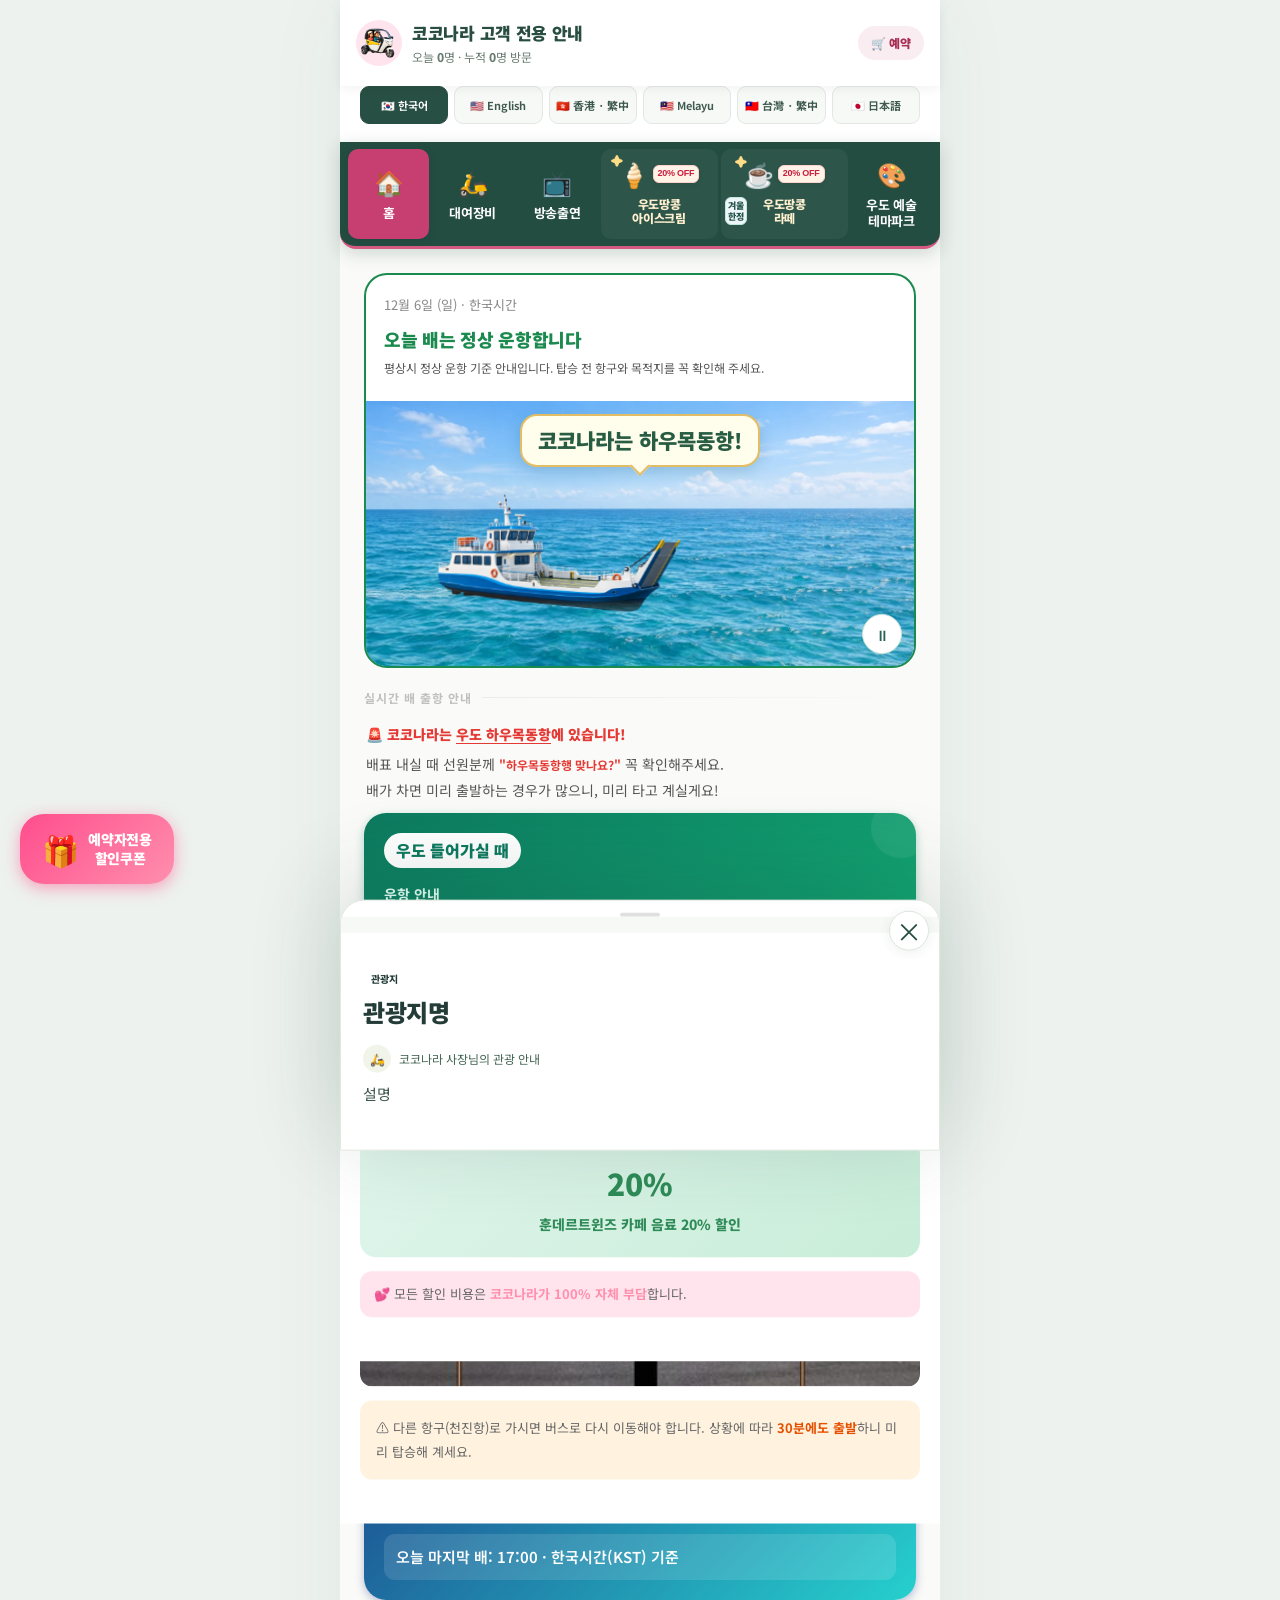
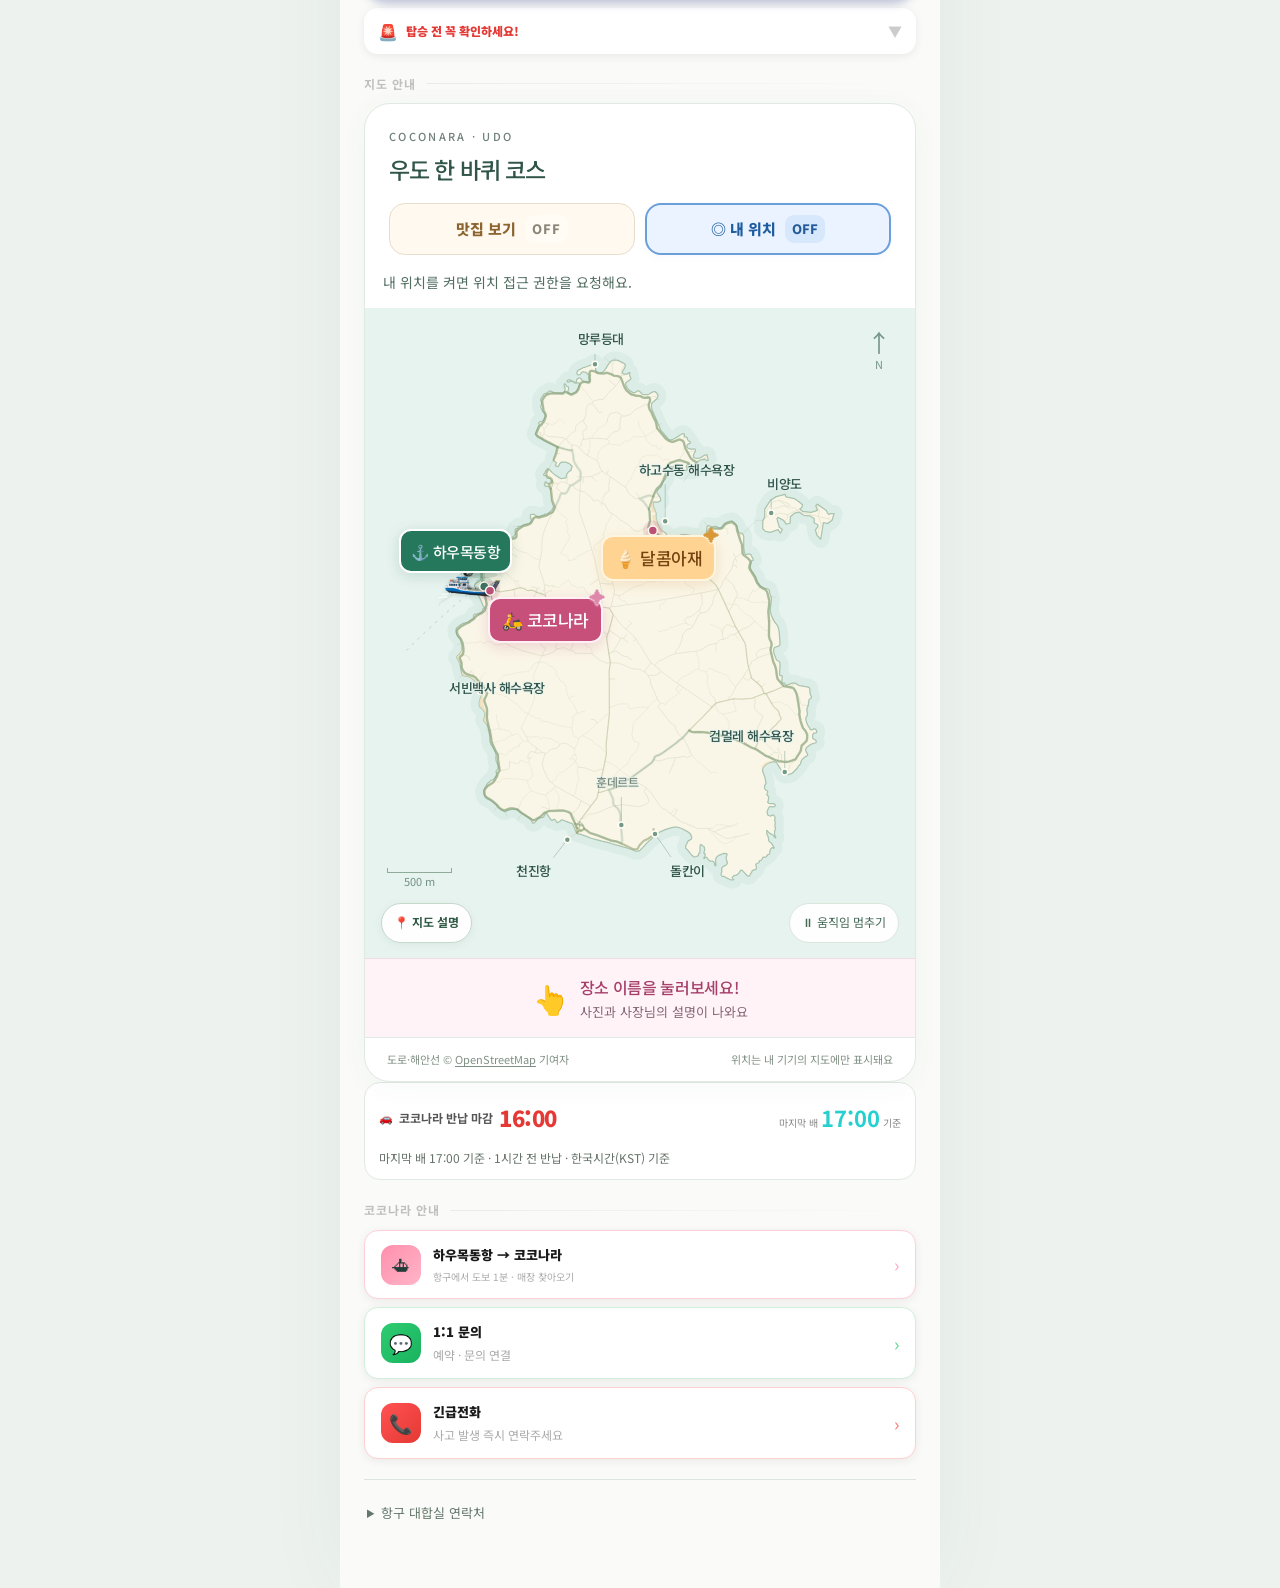
==== commit 0e53fc42: "Refine coupon story with a compact pink Coco ride, redemption, and ice cream visit" ====
--- a/index.html
+++ b/index.html
@@ -702,7 +702,7 @@
 <link rel="stylesheet" href="refinement.css?v=27.1">
 <link rel="stylesheet" href="smooth-motion.css?v=27.1">
 <link rel="stylesheet" href="flow.css?v=27.1">
-<link rel="stylesheet" href="story-motion.css?v=27.1">
+<link rel="stylesheet" href="story-motion.css?v=20261030-pink-visit">
 <link rel="stylesheet" href="peanut-latte.css?v=20261029-left">
 </head>
 <body>
@@ -4631,10 +4631,10 @@
 <script src="reset.js?v=20261029"></script>
 <script src="mobile.js?v=27.1"></script>
 <script src="smooth-motion.js?v=27.1"></script>
-<script src="story-motion.js?v=27.1"></script>
+<script src="story-motion.js?v=20261030-pink-visit"></script>
 <script src="journey-copy.js?v=27.1"></script>
-<script src="journey-motion.js?v=27.1"></script>
-<script src="experience.js?v=27.1"></script>
+<script src="journey-motion.js?v=20261030-pink-visit"></script>
+<script src="experience.js?v=20261030-pink-visit"></script>
 <script src="motion.js?v=27.1"></script>
 <script src="coastal.js?v=27.1"></script>
 <script src="ferry-config.js?v=27.1"></script>
--- a/story-motion.css
+++ b/story-motion.css
@@ -35,29 +35,32 @@
 .departure-card [id^=ferryLastInfo]{font-size:15px!important;line-height:1.7!important;padding:10px 12px!important;border-radius:11px!important;margin-top:11px!important}
 @media(max-width:350px){#page-home .departure-card,#page-ferry .departure-card{padding:16px!important}.departure-ports strong{font-size:15px}.departure-ports>div{gap:4px}.departure-ports>div>span{font-size:22px}.departure-card .ferry-departure-line{font-size:26px!important}.departure-card .ferry-departure-label{display:block!important;margin:5px 0 0}.departure-route{padding:12px 10px 3px}.departure-card-heading>span:first-child{font-size:15px!important}}
 
-/* The offer, ticket journey and real coupon form one readable card. */
-#page-dalkom .customer-journey .coupon-offer-header{padding:19px 18px 4px!important;display:flex!important;align-items:center;gap:8px!important;background:#fff6e9!important}
+/* A compact, calm customer visit above the real coupon. */
+#page-dalkom .customer-journey .coupon-offer-header{padding:16px 18px 8px!important;display:flex!important;align-items:center;gap:8px!important;background:#fff7ec!important}
 #page-dalkom .customer-journey .coupon-offer-header>div:first-child{flex:1 1 auto!important}
-#page-dalkom .customer-journey .coupon-offer-header>div:first-child>div:first-child{font-size:14px!important;margin-bottom:3px!important}
-#page-dalkom .customer-journey .coupon-offer-header>div:first-child>div:nth-child(2){font-size:20px!important}
-#page-dalkom .customer-journey .coupon-offer-header>div:first-child>div:nth-child(2)>span{font-size:38px!important}
+#page-dalkom .customer-journey .coupon-offer-header>div:first-child>div:first-child{font-size:13px!important;margin-bottom:3px!important}
+#page-dalkom .customer-journey .coupon-offer-header>div:first-child>div:nth-child(2){font-size:18px!important}
+#page-dalkom .customer-journey .coupon-offer-header>div:first-child>div:nth-child(2)>span{font-size:32px!important}
 #page-dalkom .customer-journey .coupon-offer-header>div:last-child{width:auto!important;margin:0!important;flex:0 1 135px!important}
-#page-dalkom .customer-journey .coupon-offer-header>div:last-child>div:first-child{font-size:12px!important}
-#page-dalkom .customer-journey .coupon-offer-header>div:last-child>div:last-child{font-size:14px!important}
-#page-dalkom .customer-journey .coupon-film{padding:0 12px 6px!important;background:#fff3e3}
-#page-dalkom .customer-journey .coupon-canvas{display:block!important;min-height:0!important;margin:0 -12px}
-#page-dalkom .customer-journey .customer-story-art{position:relative;display:block;width:100%;max-width:none!important;aspect-ratio:8/5;border-radius:0;overflow:hidden;background:#fff3e3}
-.customer-story-art canvas{display:block;width:100%!important;height:100%!important;aspect-ratio:8/5;pointer-events:none}
-#page-dalkom .customer-journey .coupon-caption{margin-top:0;min-height:42px;padding:8px 10px}
-#page-dalkom .customer-journey .coupon-caption strong{font-size:15px!important}
-#page-dalkom .customer-journey .coupon-journey-steps button{font-size:14px;min-height:44px;padding:8px 4px}
-#page-dalkom .customer-journey .coupon-journey-steps{gap:6px}
-#page-dalkom .customer-journey .coupon-journey-steps button span{word-break:keep-all;overflow-wrap:normal}
-@media(max-width:380px){#page-dalkom .customer-journey .coupon-journey-steps button{font-size:12px;gap:3px;padding:8px 3px}}
+#page-dalkom .customer-journey .coupon-offer-header>div:last-child>div:first-child{font-size:11px!important}
+#page-dalkom .customer-journey .coupon-offer-header>div:last-child>div:last-child{font-size:13px!important}
+#page-dalkom .customer-journey .coupon-film{padding:0 12px 4px!important;background:#fff7ec}
+#page-dalkom .customer-journey .coupon-canvas{display:block!important;min-height:0!important;margin:0 auto;max-width:620px}
+#page-dalkom .customer-journey .customer-story-art{position:relative;display:block;width:100%;max-width:620px!important;aspect-ratio:16/7;border-radius:0;overflow:hidden;background:#fff7ec}
+.customer-story-art canvas{display:block;width:100%!important;height:100%!important;aspect-ratio:16/7;pointer-events:none}
+.customer-story-art[data-asset-error=true]:after{content:attr(aria-label);display:block;padding:24px;font-size:15px;color:#64412e}
+#page-dalkom .customer-journey .coupon-caption{display:flex;align-items:center;gap:8px;margin:0 auto;max-width:620px;min-height:40px;padding:7px 2px;border:0;border-radius:0;background:none;box-shadow:none}
+#page-dalkom .customer-journey .coupon-scene-number{display:inline;font-size:11px;letter-spacing:0;margin:0;color:#ac7455}
+#page-dalkom .customer-journey .coupon-caption strong{font-size:14px!important;line-height:1.5;font-weight:700}
+#page-dalkom .customer-journey .coupon-journey-steps{max-width:620px;margin:0 auto;gap:5px}
+#page-dalkom .customer-journey .coupon-journey-steps button{font-size:12px;min-height:44px;padding:7px 3px;border-radius:9px}
+#page-dalkom .customer-journey .coupon-journey-steps button span{word-break:keep-all;overflow-wrap:anywhere}
+#page-dalkom .customer-journey .coupon-film-footer{max-width:620px;margin:0 auto}
+#page-dalkom .customer-journey .coupon-play{font-size:12px;min-height:40px}
 #page-dalkom .customer-journey .coupon-proof{position:relative;margin:16px auto!important;overflow:visible}
+#page-dalkom .customer-journey .coupon-proof:before,#page-dalkom .customer-journey .coupon-proof:after{display:none!important}
 #page-dalkom .customer-journey{overflow:visible!important}
-#page-dalkom .customer-journey .coupon-flight{border:0!important;background:none!important;box-shadow:none!important;aspect-ratio:auto!important;animation:none!important;transform-origin:center}
-@media(max-width:420px){#page-dalkom .customer-journey .coupon-offer-header{display:block!important;padding:16px 14px 2px!important}#page-dalkom .customer-journey .coupon-offer-header>div:last-child{display:flex!important;align-items:center;gap:8px!important;margin:8px 0 0!important}#page-dalkom .customer-journey .coupon-offer-header>div:last-child>div:first-child{margin:0!important}#page-dalkom .customer-journey .coupon-offer-header>div:last-child>div:last-child{font-size:13px!important}}
+@media(max-width:420px){#page-dalkom .customer-journey .coupon-offer-header{display:block!important;padding:14px 14px 4px!important}#page-dalkom .customer-journey .coupon-offer-header>div:last-child{display:flex!important;align-items:center;gap:7px!important;margin:5px 0 0!important}#page-dalkom .customer-journey .coupon-offer-header>div:last-child>div:first-child{margin:0!important}#page-dalkom .customer-journey .coupon-offer-header>div:last-child>div:last-child{font-size:12px!important}}
 /* Wake and hull share the same moving coordinate system. */
 .ferry-sailing-scene.ocean-scene{height:265px}
 .sailing-craft{position:absolute;left:0;top:0;z-index:3;will-change:transform;transform-origin:50% 70%;pointer-events:none}
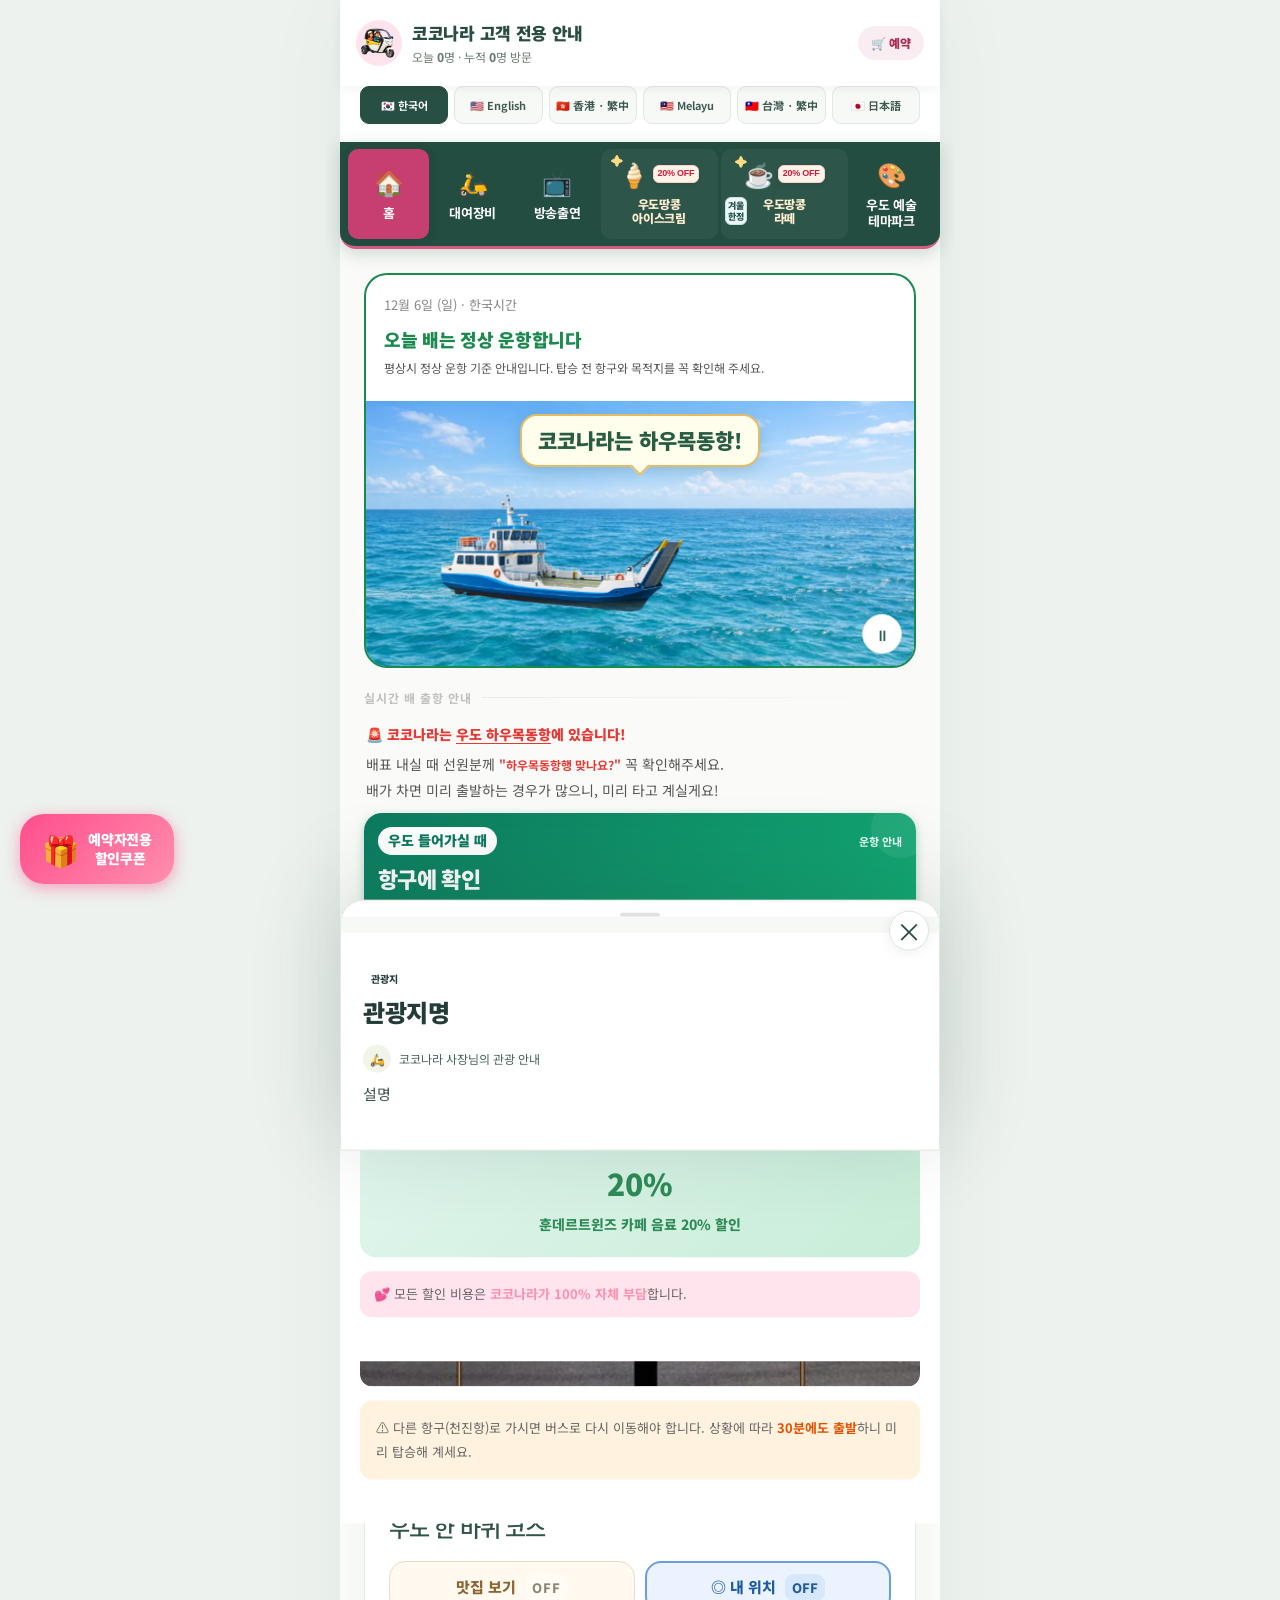
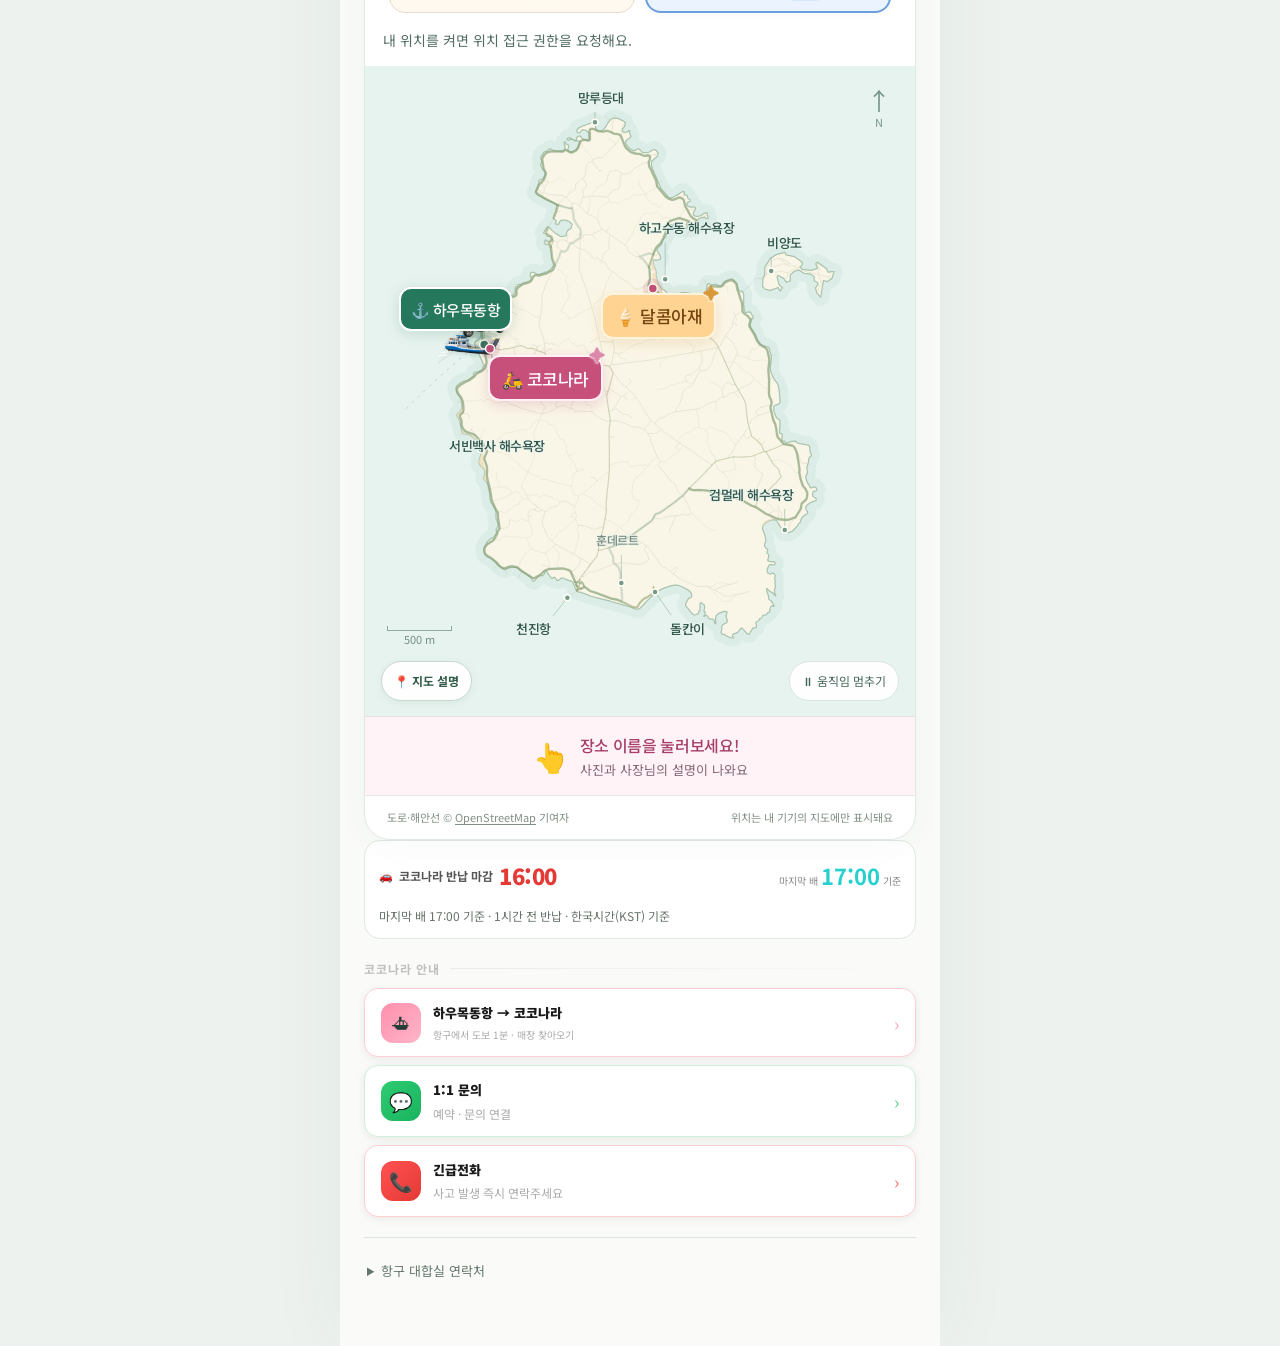
==== commit a54f2205: "Compact ferry departure cards and add smooth sailing with water motion and pause controls" ====
--- a/index.html
+++ b/index.html
@@ -702,7 +702,7 @@
 <link rel="stylesheet" href="refinement.css?v=27.1">
 <link rel="stylesheet" href="smooth-motion.css?v=27.1">
 <link rel="stylesheet" href="flow.css?v=27.1">
-<link rel="stylesheet" href="story-motion.css?v=20261030-pink-visit">
+<link rel="stylesheet" href="story-motion.css?v=20261030-soft-ferry">
 <link rel="stylesheet" href="peanut-latte.css?v=20261029-left">
 </head>
 <body>
@@ -4691,7 +4691,7 @@
       </div>
 
     </div></dialog>
-<script src="flow.js?v=27.1"></script>
+<script src="flow.js?v=20261030-soft-ferry"></script>
 <script src="peanut-latte-copy.js?v=20261029-left"></script>
 <script src="peanut-latte.js?v=20261029-off"></script>
 </body>
--- a/story-motion.css
+++ b/story-motion.css
@@ -1,39 +1,57 @@
-/* A departure board: the next departure leads, the animated route follows. */
-#page-home .departure-card,#page-ferry .departure-card{padding:20px!important;border-radius:22px!important}
-.departure-card-heading{display:flex!important;justify-content:space-between;align-items:center;margin-bottom:16px!important}
-.departure-card-heading>span:first-child{font-size:16px!important;line-height:1.4!important;padding:6px 12px!important;border-radius:30px!important;font-weight:900!important}
-.departure-time-eyebrow{font-size:14px;color:#e3fff5;line-height:1.5;letter-spacing:0;margin:0 0 5px;font-weight:700}
-.departure-time-layout{display:flex!important;align-items:center!important;gap:10px!important;margin-bottom:13px!important;min-width:0}
+/* Compact departure boards: readable times, shallow water and one smooth sailing motion. */
+:is(#page-home,#page-ferry) .departure-card{padding:14px!important;border-radius:18px!important}
+.departure-card-heading{position:relative;z-index:1;display:flex!important;justify-content:space-between;align-items:center;gap:8px!important;margin-bottom:8px!important}
+:is(#page-home,#page-ferry) .departure-card-heading>span:first-child{font-size:14px!important;line-height:1.4!important;padding:4px 10px!important;border-radius:24px!important;font-weight:900!important;flex:0 0 auto}
+.departure-header-info{display:flex;align-items:center;justify-content:flex-end;gap:6px;min-width:0}
+.departure-time-eyebrow{font-size:11px;color:#ecfff8;line-height:1.4;letter-spacing:0;margin:0;text-align:right;word-break:keep-all;font-weight:700}
+.departure-motion-toggle{width:30px;height:30px;flex:0 0 30px;display:grid;place-items:center;padding:0;border:1px solid #ffffff50;border-radius:50%;background:#ffffff16;color:white;font:700 12px/1 system-ui;cursor:pointer}
+.departure-motion-toggle:hover{background:#ffffff2b}
+.departure-motion-toggle:focus-visible{outline:2px solid white;outline-offset:3px}
+.departure-motion-toggle[hidden]{display:none}
+:is(#page-home,#page-ferry) .departure-card .ferry-departure-line[data-has-departure=false]{white-space:normal!important;font-size:22px!important;line-height:1.4!important}
+.departure-time-layout{display:flex!important;align-items:center!important;gap:10px!important;margin-bottom:7px!important;min-width:0}
 .departure-time-layout>div:first-child{flex:1;min-width:0}
 .departure-primary{display:block!important;line-height:1.15!important;letter-spacing:0!important}
-.departure-card .ferry-departure-line{display:block!important;font-size:30px!important;line-height:1.25!important;font-weight:900!important;word-break:keep-all}
-.departure-card .ferry-departure-clock{font-size:clamp(40px,10vw,56px)!important;font-weight:950;line-height:1.1!important;font-variant-numeric:tabular-nums;letter-spacing:-1.5px}
-.departure-card .ferry-departure-label{font-size:16px!important;line-height:1.4!important;display:inline-block!important;letter-spacing:0;margin-left:5px}
-.departure-card .departure-detail{font-size:13px!important;line-height:1.65!important;opacity:.95!important;margin-top:9px!important;word-break:keep-all}
-.departure-card .departure-countdown{flex:0 0 auto;background:#ffffffed!important;color:#155e50!important;border:0!important;border-radius:15px!important;padding:11px!important;min-width:62px;box-sizing:border-box;text-align:center}
-.departure-card .departure-countdown>[id^=remainMin]{font-size:29px!important;line-height:1.15!important;letter-spacing:-.5px}
-.departure-card .departure-countdown>div:last-child{font-size:12px!important;line-height:1.4!important;margin-top:4px!important}
+:is(#page-home,#page-ferry) .departure-card .ferry-departure-line{display:block!important;font-size:26px!important;line-height:1.2!important;font-weight:900!important;word-break:keep-all}
+:is(#page-home,#page-ferry) .departure-card .ferry-departure-clock{display:inline!important;font-size:clamp(36px,9.2vw,46px)!important;font-weight:900!important;line-height:1.1!important;font-variant-numeric:tabular-nums;letter-spacing:-1px!important}
+:is(#page-home,#page-ferry) .departure-card .ferry-departure-label{font-size:14px!important;line-height:1.4!important;display:inline-block!important;letter-spacing:0;margin-left:3px}
+.departure-card .departure-detail{font-size:13px!important;line-height:1.5!important;opacity:.95!important;margin-top:5px!important;word-break:keep-all}
+.departure-card .departure-countdown{flex:0 0 auto;background:#ffffffed!important;color:#155e50!important;border:0!important;border-radius:12px!important;padding:7px 8px!important;min-width:55px;box-sizing:border-box;text-align:center}
+.departure-card .departure-countdown>[id^=remainMin]{font-size:26px!important;line-height:1.1!important;letter-spacing:-.5px}
+.departure-card .departure-countdown>div:last-child{font-size:11px!important;line-height:1.4!important;margin-top:3px!important}
 .departure-card[data-direction=outgoing] .departure-countdown{color:#165285!important}
-.departure-route{background:#faffff;color:#125847;border-radius:16px;padding:13px 14px 4px;margin:14px 0;overflow:clip}
+.departure-card .departure-route{display:block!important;background:#faffff;color:#125847;border-radius:12px;padding:8px 11px 2px;margin:8px 0;overflow:clip}
 .departure-card[data-direction=outgoing] .departure-route{color:#16558b}
-.departure-ports{display:flex;align-items:flex-start;justify-content:space-between;gap:16px}
-.departure-ports>div{max-width:47%;display:flex;align-items:center;gap:7px}
+.departure-ports{display:flex;align-items:center;justify-content:space-between;gap:8px}
+.departure-ports>div{max-width:48%;min-width:0;display:flex;align-items:center;gap:5px}
 .departure-ports>div:last-child{justify-content:flex-end;text-align:right}
-.departure-ports>div>span{font-size:26px;line-height:1.2}
-.departure-ports strong{font-size:17px;line-height:1.5;font-weight:900;word-break:keep-all}
-.departure-track{position:relative;height:51px;margin:0 8px;overflow:clip}
-.departure-track:before{content:'';position:absolute;left:0;right:0;bottom:10px;border-bottom:2px dashed #a5c9c0}
-.departure-traveler{position:absolute;width:68px;height:45px;bottom:4px;left:0;animation:trip-sail-in 7s linear infinite;animation-play-state:var(--route-motion,paused);will-change:left,opacity}
-.departure-traveler img{width:100%!important;height:100%!important;max-width:none!important;object-fit:contain!important;transform-origin:center;animation:none!important}
-.departure-card[data-direction=outgoing] .departure-traveler{animation-name:trip-sail-out}
-.departure-card[data-direction=outgoing] .departure-traveler img{transform:scaleX(-1)}
-@keyframes trip-sail-in{0%{left:-40px;opacity:0}12%{opacity:1}88%{opacity:1}100%{left:calc(100% - 28px);opacity:0}}
-@keyframes trip-sail-out{0%{left:calc(100% - 28px);opacity:0}12%{opacity:1}88%{opacity:1}100%{left:-40px;opacity:0}}
-.departure-card .home-harbor-notice{margin-top:10px;padding:13px!important;background:#ffffff12!important;border:1px solid #ffffff25}
-.departure-card .home-harbor-notice strong{font-size:15px!important;animation:none!important}
-.departure-card .home-harbor-notice p{font-size:13px!important;line-height:1.65!important}
-.departure-card [id^=ferryLastInfo]{font-size:15px!important;line-height:1.7!important;padding:10px 12px!important;border-radius:11px!important;margin-top:11px!important}
-@media(max-width:350px){#page-home .departure-card,#page-ferry .departure-card{padding:16px!important}.departure-ports strong{font-size:15px}.departure-ports>div{gap:4px}.departure-ports>div>span{font-size:22px}.departure-card .ferry-departure-line{font-size:26px!important}.departure-card .ferry-departure-label{display:block!important;margin:5px 0 0}.departure-route{padding:12px 10px 3px}.departure-card-heading>span:first-child{font-size:15px!important}}
+.departure-ports>div>span{font-size:20px;line-height:1.2;flex:0 0 auto}
+.departure-ports strong{font-size:15px;line-height:1.35;font-weight:900;word-break:keep-all;overflow-wrap:anywhere}
+html[lang=ko] .departure-ports strong{white-space:nowrap}
+.departure-track{position:relative;height:40px;margin:0 2px;overflow:clip;isolation:isolate;--sail-distance:200px}
+.departure-track:after{content:'';position:absolute;left:0;right:0;bottom:0;height:8px;background:linear-gradient(transparent,#dff0ee);z-index:0}
+.departure-water{position:absolute;left:0;bottom:0;width:calc(100% + 80px);height:12px;background:url("data:image/svg+xml,%3Csvg xmlns='http://www.w3.org/2000/svg' width='80' height='12' viewBox='0 0 80 12'%3E%3Cpath d='M-20 6 Q0 0 20 6 T60 6 T100 6' fill='none' stroke='%2395c8c4' stroke-width='1.2' opacity='.65'/%3E%3Cpath d='M-40 10 Q-20 5 0 10 T40 10 T80 10' fill='none' stroke='%23baded9' stroke-width='1'/%3E%3C/svg%3E") repeat-x left bottom;animation:departure-water-drift 6s linear infinite;animation-play-state:var(--route-motion,paused);z-index:1}
+.departure-traveler{position:absolute;width:64px;height:40px;bottom:0;left:0;z-index:2;animation:departure-sail-in 10s cubic-bezier(.4,0,.25,1) infinite;animation-delay:-1s;animation-play-state:var(--route-motion,paused);will-change:transform,opacity}
+.departure-vessel{position:absolute;inset:0;display:block;transform-origin:50% 75%;animation:departure-boat-bob 2.8s ease-in-out infinite;animation-play-state:var(--route-motion,paused)}
+.departure-vessel img{display:block;width:100%!important;height:100%!important;max-width:none!important;object-fit:contain!important;animation:none!important}
+.departure-wake{position:absolute;left:-20px;bottom:4px;width:32px;height:6px;border-radius:50%;background:linear-gradient(90deg,transparent,#a5d2ceaa);transform-origin:right center;animation:departure-wake-breathe 2.3s ease-in-out infinite;animation-play-state:var(--route-motion,paused)}
+.departure-card[data-direction=outgoing] .departure-traveler{animation-name:departure-sail-out}
+.departure-card[data-direction=outgoing] .departure-vessel img{transform:scaleX(-1)}
+.departure-card[data-direction=outgoing] .departure-wake{left:auto;right:-20px;transform-origin:left center;background:linear-gradient(90deg,#9bc9ddaa,transparent)}
+@keyframes departure-sail-in{0%{transform:translate3d(0,0,0);opacity:0}8%{transform:translate3d(0,0,0);opacity:1}92%{transform:translate3d(var(--sail-distance),0,0);opacity:1}100%{transform:translate3d(var(--sail-distance),0,0);opacity:0}}
+@keyframes departure-sail-out{0%{transform:translate3d(var(--sail-distance),0,0);opacity:0}8%{transform:translate3d(var(--sail-distance),0,0);opacity:1}92%{transform:translate3d(0,0,0);opacity:1}100%{transform:translate3d(0,0,0);opacity:0}}
+@keyframes departure-boat-bob{0%,100%{transform:translateY(0) rotate(-.6deg)}50%{transform:translateY(1px) rotate(.6deg)}}
+@keyframes departure-water-drift{to{transform:translateX(-80px)}}
+@keyframes departure-wake-breathe{0%,100%{opacity:.45;transform:scaleX(.85)}50%{opacity:.8;transform:scaleX(1.05)}}
+.departure-card[data-route-paused=true] .departure-traveler{opacity:1!important}
+.departure-card[data-route-available=false] .departure-traveler{opacity:.6;animation:none;transform:translateX(calc(var(--sail-distance)/2))}
+.departure-card[data-route-available=false] .departure-wake{display:none}
+.departure-card .home-harbor-notice{margin-top:8px;padding:9px 10px!important;background:#ffffff12!important;border:1px solid #ffffff25;border-radius:10px}
+.departure-card .home-harbor-notice strong{font-size:14px!important;line-height:1.5!important;animation:none!important}
+.departure-card .home-harbor-notice p{font-size:13px!important;line-height:1.5!important;margin:3px 0 0!important}
+.departure-card [id^=ferryLastInfo]{font-size:13px!important;line-height:1.5!important;padding:8px 10px!important;border-radius:9px!important;margin-top:8px!important}
+.departure-old-progress{display:none!important}
+@media(max-width:350px){:is(#page-home,#page-ferry) .departure-card{padding:12px!important}.departure-card-heading{gap:5px!important}:is(#page-home,#page-ferry) .departure-card-heading>span:first-child{font-size:13px!important;padding:4px 8px!important}.departure-header-info{gap:4px}.departure-time-eyebrow{font-size:10px}.departure-motion-toggle{width:28px;height:28px;flex-basis:28px}.departure-ports strong{font-size:14px}.departure-ports>div>span{font-size:17px}.departure-ports>div{gap:4px}.departure-card .departure-route{padding:7px 9px 2px}.departure-card .departure-countdown{min-width:50px;padding:7px!important}.departure-card .departure-countdown>div:last-child{font-size:10px!important}}
 
 /* A compact, calm customer visit above the real coupon. */
 #page-dalkom .customer-journey .coupon-offer-header{padding:16px 18px 8px!important;display:flex!important;align-items:center;gap:8px!important;background:#fff7ec!important}
@@ -70,16 +88,3 @@
 .ocean-scene .ocean-dolphin{height:auto!important;max-width:none!important;filter:drop-shadow(0 2px 2px #05546c15);transform-origin:50% 65%}
 .ocean-scene .dolphin-splash{position:absolute;height:17px!important;object-fit:fill!important;pointer-events:none;z-index:4;opacity:0}
 @media(max-width:350px){.ferry-sailing-scene.ocean-scene{height:240px}}
-/* Legacy timetable ID rules must not shrink the primary clock. */
-:is(#page-home,#page-ferry) .departure-card .ferry-departure-clock{display:inline!important;font-size:clamp(40px,10vw,56px)!important;line-height:1.1!important;letter-spacing:-1px!important}
-:is(#page-home,#page-ferry) .departure-card .ferry-departure-label{font-size:16px!important;display:inline-block!important;line-height:1.4!important}
-.departure-card .departure-route{display:block!important}
-.departure-card .departure-detail,.departure-card .home-harbor-notice p{font-size:14px!important}
-.departure-old-progress{display:none!important}
-:is(#page-home,#page-ferry) .departure-card-heading>span:first-child{font-size:16px!important}
-
-/* Port names stay on one line; the moving boat alone shows direction. */
-.departure-ports>div{max-width:none;flex:0 1 auto;min-width:0}
-.departure-ports strong{white-space:nowrap}
-.departure-ports>div>span{flex:0 0 auto}
-@media(max-width:350px){.departure-ports{gap:8px}.departure-ports strong{font-size:15px}.departure-ports>div>span{font-size:20px}.departure-ports>div{gap:4px}}
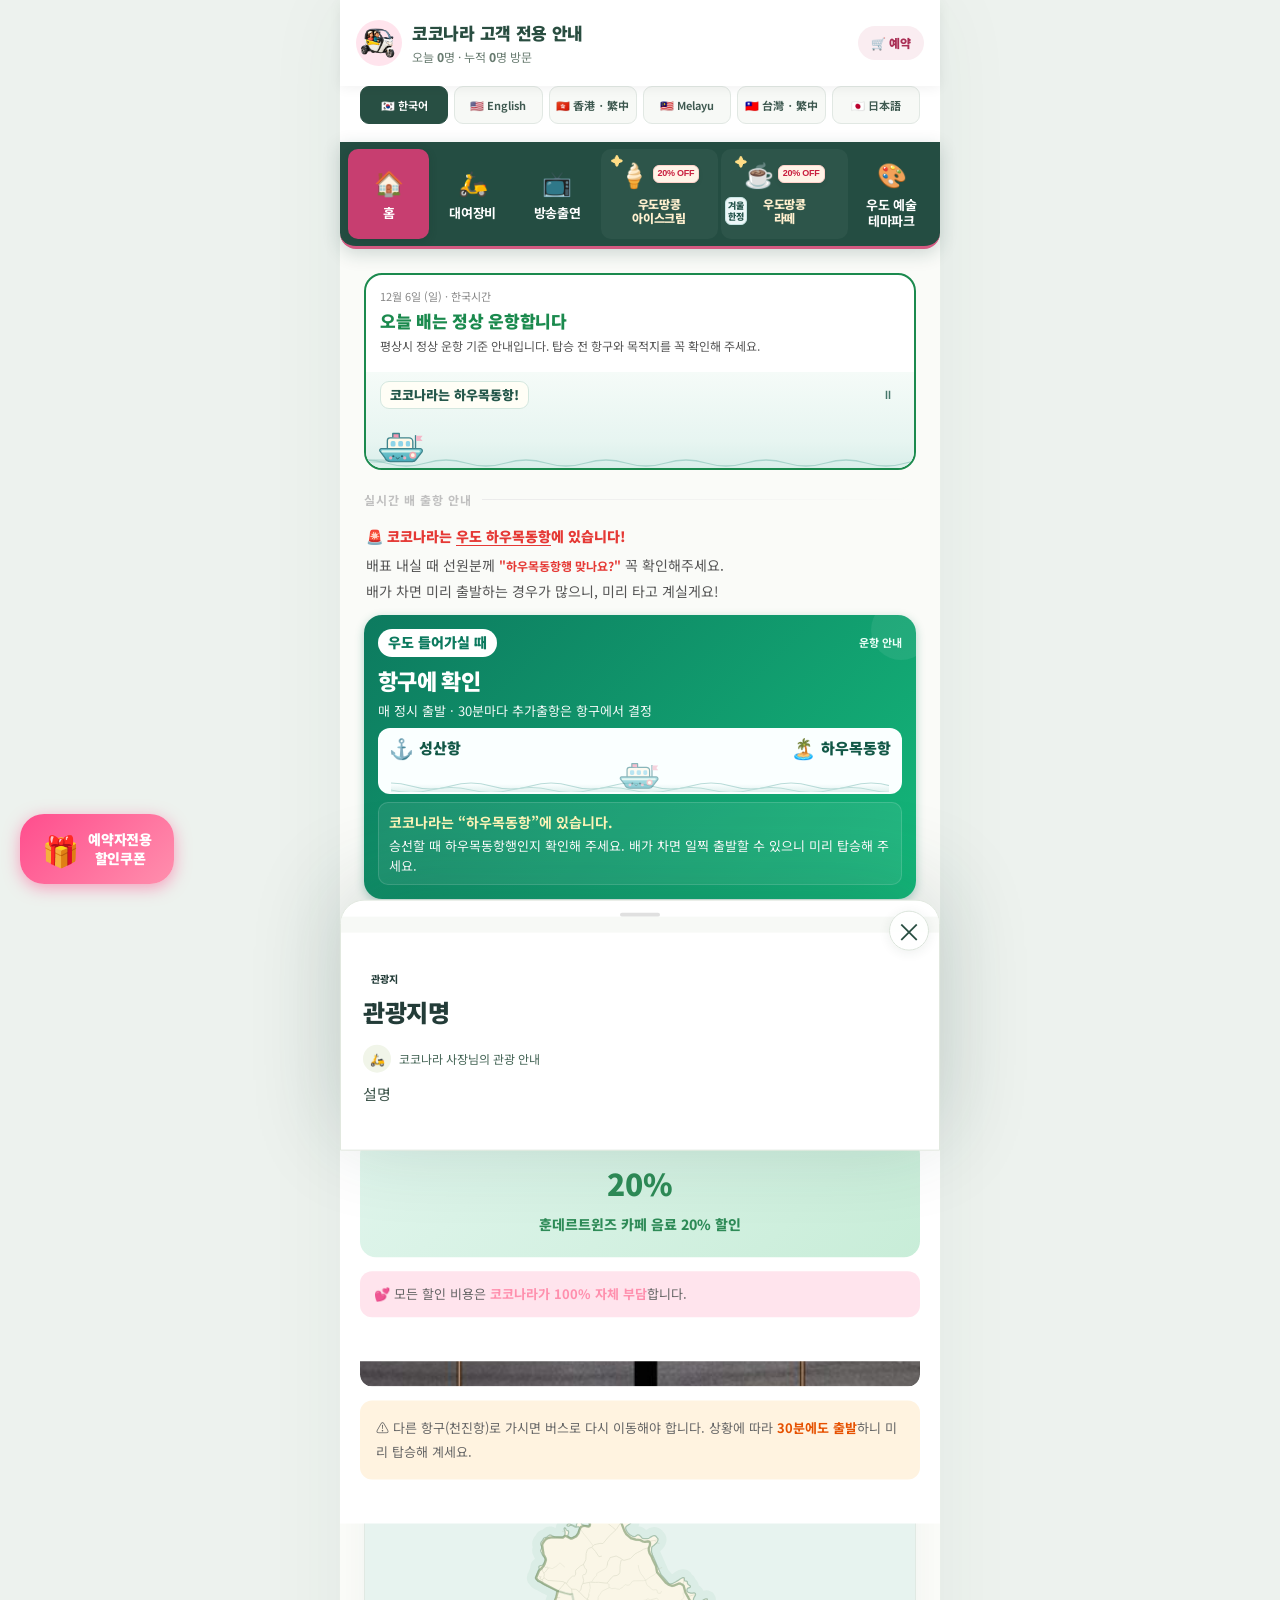
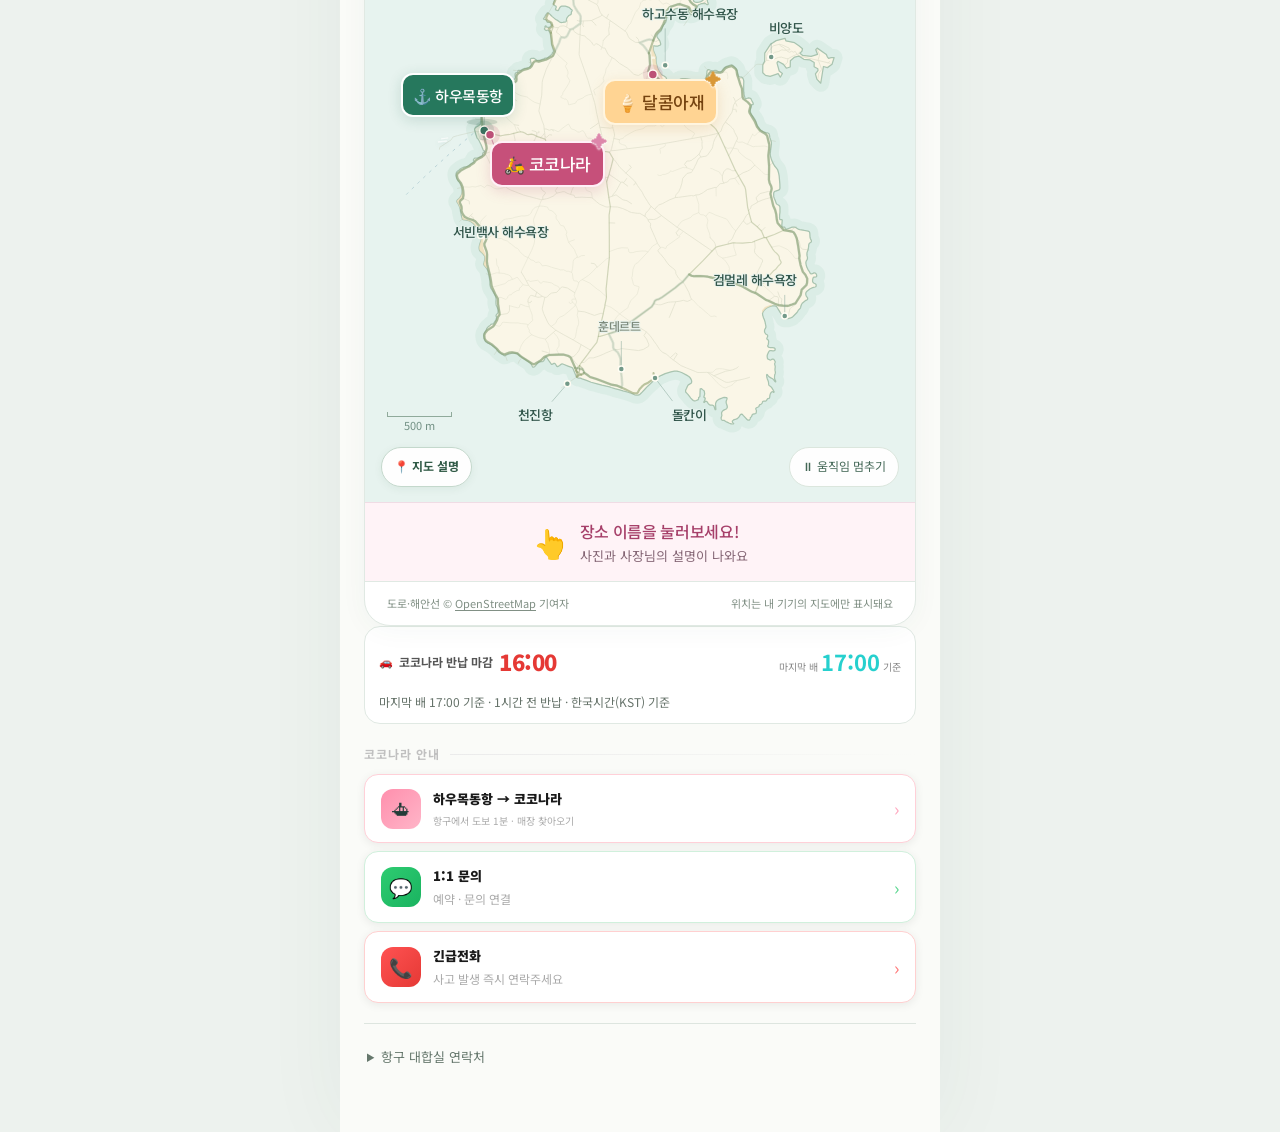
==== commit 82b6f14a: "Use compact illustrated emoji ferries for departure guidance" ====
--- a/index.html
+++ b/index.html
@@ -702,7 +702,7 @@
 <link rel="stylesheet" href="refinement.css?v=27.1">
 <link rel="stylesheet" href="smooth-motion.css?v=27.1">
 <link rel="stylesheet" href="flow.css?v=27.1">
-<link rel="stylesheet" href="story-motion.css?v=20261030-soft-ferry">
+<link rel="stylesheet" href="story-motion.css?v=20261030-emoji-ferry">
 <link rel="stylesheet" href="peanut-latte.css?v=20261029-left">
 </head>
 <body>
@@ -4630,12 +4630,12 @@
 <script src="translations.js?v=27.1"></script>
 <script src="reset.js?v=20261029"></script>
 <script src="mobile.js?v=27.1"></script>
-<script src="smooth-motion.js?v=27.1"></script>
+<script src="smooth-motion.js?v=20261030-emoji-ferry"></script>
 <script src="story-motion.js?v=20261030-pink-visit"></script>
 <script src="journey-copy.js?v=27.1"></script>
 <script src="journey-motion.js?v=20261030-pink-visit"></script>
 <script src="experience.js?v=20261030-pink-visit"></script>
-<script src="motion.js?v=27.1"></script>
+<script src="motion.js?v=20261030-emoji-ferry"></script>
 <script src="coastal.js?v=27.1"></script>
 <script src="ferry-config.js?v=27.1"></script>
 <script src="ferry-admin.js?v=27.1"></script>
@@ -4691,7 +4691,7 @@
       </div>
 
     </div></dialog>
-<script src="flow.js?v=20261030-soft-ferry"></script>
+<script src="flow.js?v=20261030-emoji-ferry"></script>
 <script src="peanut-latte-copy.js?v=20261029-left"></script>
 <script src="peanut-latte.js?v=20261029-off"></script>
 </body>
--- a/story-motion.css
+++ b/story-motion.css
@@ -28,16 +28,16 @@
 .departure-ports>div>span{font-size:20px;line-height:1.2;flex:0 0 auto}
 .departure-ports strong{font-size:15px;line-height:1.35;font-weight:900;word-break:keep-all;overflow-wrap:anywhere}
 html[lang=ko] .departure-ports strong{white-space:nowrap}
-.departure-track{position:relative;height:40px;margin:0 2px;overflow:clip;isolation:isolate;--sail-distance:200px}
+.departure-track{position:relative;height:32px;margin:0 2px;overflow:clip;isolation:isolate;--sail-distance:200px}
 .departure-track:after{content:'';position:absolute;left:0;right:0;bottom:0;height:8px;background:linear-gradient(transparent,#dff0ee);z-index:0}
 .departure-water{position:absolute;left:0;bottom:0;width:calc(100% + 80px);height:12px;background:url("data:image/svg+xml,%3Csvg xmlns='http://www.w3.org/2000/svg' width='80' height='12' viewBox='0 0 80 12'%3E%3Cpath d='M-20 6 Q0 0 20 6 T60 6 T100 6' fill='none' stroke='%2395c8c4' stroke-width='1.2' opacity='.65'/%3E%3Cpath d='M-40 10 Q-20 5 0 10 T40 10 T80 10' fill='none' stroke='%23baded9' stroke-width='1'/%3E%3C/svg%3E") repeat-x left bottom;animation:departure-water-drift 6s linear infinite;animation-play-state:var(--route-motion,paused);z-index:1}
-.departure-traveler{position:absolute;width:64px;height:40px;bottom:0;left:0;z-index:2;animation:departure-sail-in 10s cubic-bezier(.4,0,.25,1) infinite;animation-delay:-1s;animation-play-state:var(--route-motion,paused);will-change:transform,opacity}
+.departure-traveler{position:absolute;width:46px;height:34px;bottom:0;left:0;z-index:2;animation:departure-sail-in 10s cubic-bezier(.4,0,.25,1) infinite;animation-delay:-1s;animation-play-state:var(--route-motion,paused);will-change:transform,opacity}
 .departure-vessel{position:absolute;inset:0;display:block;transform-origin:50% 75%;animation:departure-boat-bob 2.8s ease-in-out infinite;animation-play-state:var(--route-motion,paused)}
 .departure-vessel img{display:block;width:100%!important;height:100%!important;max-width:none!important;object-fit:contain!important;animation:none!important}
-.departure-wake{position:absolute;left:-20px;bottom:4px;width:32px;height:6px;border-radius:50%;background:linear-gradient(90deg,transparent,#a5d2ceaa);transform-origin:right center;animation:departure-wake-breathe 2.3s ease-in-out infinite;animation-play-state:var(--route-motion,paused)}
+.departure-wake{position:absolute;left:-12px;bottom:3px;width:22px;height:4px;border-radius:50%;background:linear-gradient(90deg,transparent,#a5d2ceaa);transform-origin:right center;animation:departure-wake-breathe 2.3s ease-in-out infinite;animation-play-state:var(--route-motion,paused)}
 .departure-card[data-direction=outgoing] .departure-traveler{animation-name:departure-sail-out}
 .departure-card[data-direction=outgoing] .departure-vessel img{transform:scaleX(-1)}
-.departure-card[data-direction=outgoing] .departure-wake{left:auto;right:-20px;transform-origin:left center;background:linear-gradient(90deg,#9bc9ddaa,transparent)}
+.departure-card[data-direction=outgoing] .departure-wake{left:auto;right:-12px;transform-origin:left center;background:linear-gradient(90deg,#9bc9ddaa,transparent)}
 @keyframes departure-sail-in{0%{transform:translate3d(0,0,0);opacity:0}8%{transform:translate3d(0,0,0);opacity:1}92%{transform:translate3d(var(--sail-distance),0,0);opacity:1}100%{transform:translate3d(var(--sail-distance),0,0);opacity:0}}
 @keyframes departure-sail-out{0%{transform:translate3d(var(--sail-distance),0,0);opacity:0}8%{transform:translate3d(var(--sail-distance),0,0);opacity:1}92%{transform:translate3d(0,0,0);opacity:1}100%{transform:translate3d(0,0,0);opacity:0}}
 @keyframes departure-boat-bob{0%,100%{transform:translateY(0) rotate(-.6deg)}50%{transform:translateY(1px) rotate(.6deg)}}
@@ -79,12 +79,22 @@
 #page-dalkom .customer-journey .coupon-proof:before,#page-dalkom .customer-journey .coupon-proof:after{display:none!important}
 #page-dalkom .customer-journey{overflow:visible!important}
 @media(max-width:420px){#page-dalkom .customer-journey .coupon-offer-header{display:block!important;padding:14px 14px 4px!important}#page-dalkom .customer-journey .coupon-offer-header>div:last-child{display:flex!important;align-items:center;gap:7px!important;margin:5px 0 0!important}#page-dalkom .customer-journey .coupon-offer-header>div:last-child>div:first-child{margin:0!important}#page-dalkom .customer-journey .coupon-offer-header>div:last-child>div:last-child{font-size:12px!important}}
-/* Wake and hull share the same moving coordinate system. */
-.ferry-sailing-scene.ocean-scene{height:265px}
-.sailing-craft{position:absolute;left:0;top:0;z-index:3;will-change:transform;transform-origin:50% 70%;pointer-events:none}
-.ocean-scene .sailing-craft .sailing-vessel{width:100%!important;height:100%!important;left:0!important;top:0!important;transform:none!important;filter:none!important;mask-image:linear-gradient(#000 0 72%,#0009 78%,transparent 85%);-webkit-mask-image:linear-gradient(#000 0 72%,#0009 78%,transparent 85%)}
-.ocean-scene .sailing-craft .ocean-wake{width:58%!important;height:12%!important;left:-46%!important;top:63%!important;object-fit:fill!important;transform-origin:100% 50%;z-index:2;opacity:.5}
-.dolphin-window{position:absolute;left:0;right:0;top:0;height:91%;overflow:clip;z-index:4;pointer-events:none}
-.ocean-scene .ocean-dolphin{height:auto!important;max-width:none!important;filter:drop-shadow(0 2px 2px #05546c15);transform-origin:50% 65%}
-.ocean-scene .dolphin-splash{position:absolute;height:17px!important;object-fit:fill!important;pointer-events:none;z-index:4;opacity:0}
-@media(max-width:350px){.ferry-sailing-scene.ocean-scene{height:240px}}
+/* Compact emoji ferry: calm illustrated water, no photo backdrop. */
+#ferry-status-banner.normal{padding:12px 14px 0!important;border-radius:18px!important}
+#ferry-status-banner.normal #fsb-date{font-size:11px!important;margin-bottom:4px!important}
+#ferry-status-banner.normal #fsb-title{font-size:17px!important;line-height:1.4!important;margin-top:0!important}
+#ferry-status-banner.normal #fsb-sub{font-size:12px!important;line-height:1.55!important;margin-top:4px!important}
+.ferry-sailing-scene.emoji-scene{height:auto;min-height:88px;margin:8px -14px 0;background:linear-gradient(180deg,#f5fbf8 0%,#e7f5f1 72%,#d9eeea 100%);border-radius:0 0 15px 15px;isolation:isolate}
+.emoji-scene:before,.emoji-scene:after{display:none}
+.emoji-scene .sailing-speech{position:relative;z-index:2;left:auto;right:auto;top:auto;bottom:auto;margin:9px 50px 43px 14px;transform:none;max-width:calc(100% - 64px);width:fit-content;box-sizing:border-box;padding:4px 9px;border:1px solid #d4e7df;border-radius:9px;background:#fffef6;color:#24574a;font-size:13px;line-height:1.4;box-shadow:none;white-space:normal;word-break:keep-all;overflow-wrap:anywhere;animation:none}
+.emoji-scene .sailing-speech:after{display:none}
+.emoji-scene .sailing-craft{position:absolute;left:10px;bottom:2px;width:52px;height:39px;z-index:2;pointer-events:none;animation:emoji-voyage 14s ease-in-out infinite;animation-delay:-4s;animation-play-state:var(--scene-motion,paused);will-change:transform,opacity}
+.emoji-scene .sailing-craft .sailing-vessel{display:block;position:absolute;left:0;top:0;bottom:auto;width:52px!important;height:39px!important;object-fit:contain!important;filter:none;mask-image:none;-webkit-mask-image:none;transform-origin:50% 80%;animation:emoji-bob 3s ease-in-out infinite;animation-play-state:var(--scene-motion,paused)}
+.emoji-wake{position:absolute;bottom:3px;left:-15px;width:27px;height:4px;border-radius:50%;background:linear-gradient(90deg,transparent,#97c9c3aa)}
+.emoji-water{position:absolute;left:0;bottom:0;width:calc(100% + 80px);height:12px;background:url("data:image/svg+xml,%3Csvg xmlns='http://www.w3.org/2000/svg' width='80' height='12'%3E%3Cpath d='M-20 7 Q0 1 20 7 T60 7 T100 7' fill='none' stroke='%23a9d4cc' stroke-width='1.3'/%3E%3C/svg%3E") repeat-x;animation:departure-water-drift 9s linear infinite;animation-play-state:var(--scene-motion,paused)}
+.emoji-scene>button{right:6px;top:2px;bottom:auto;width:40px;height:40px;background:transparent;border:0;color:#46776a;box-shadow:none;font-size:12px}
+.emoji-scene:has(>button[aria-pressed=true]) .sailing-craft{opacity:1!important}
+.emoji-scene>button:focus-visible{outline:2px solid #46776a;outline-offset:-5px}
+@keyframes emoji-voyage{0%{transform:translateX(0);opacity:0}8%{transform:translateX(0);opacity:1}92%{transform:translateX(var(--emoji-voyage));opacity:1}100%{transform:translateX(var(--emoji-voyage));opacity:0}}
+@keyframes emoji-bob{0%,100%{transform:translateY(0) rotate(-1deg)}50%{transform:translateY(1.5px) rotate(1deg)}}
+@media(min-width:600px){.ferry-sailing-scene.emoji-scene{min-height:96px}}
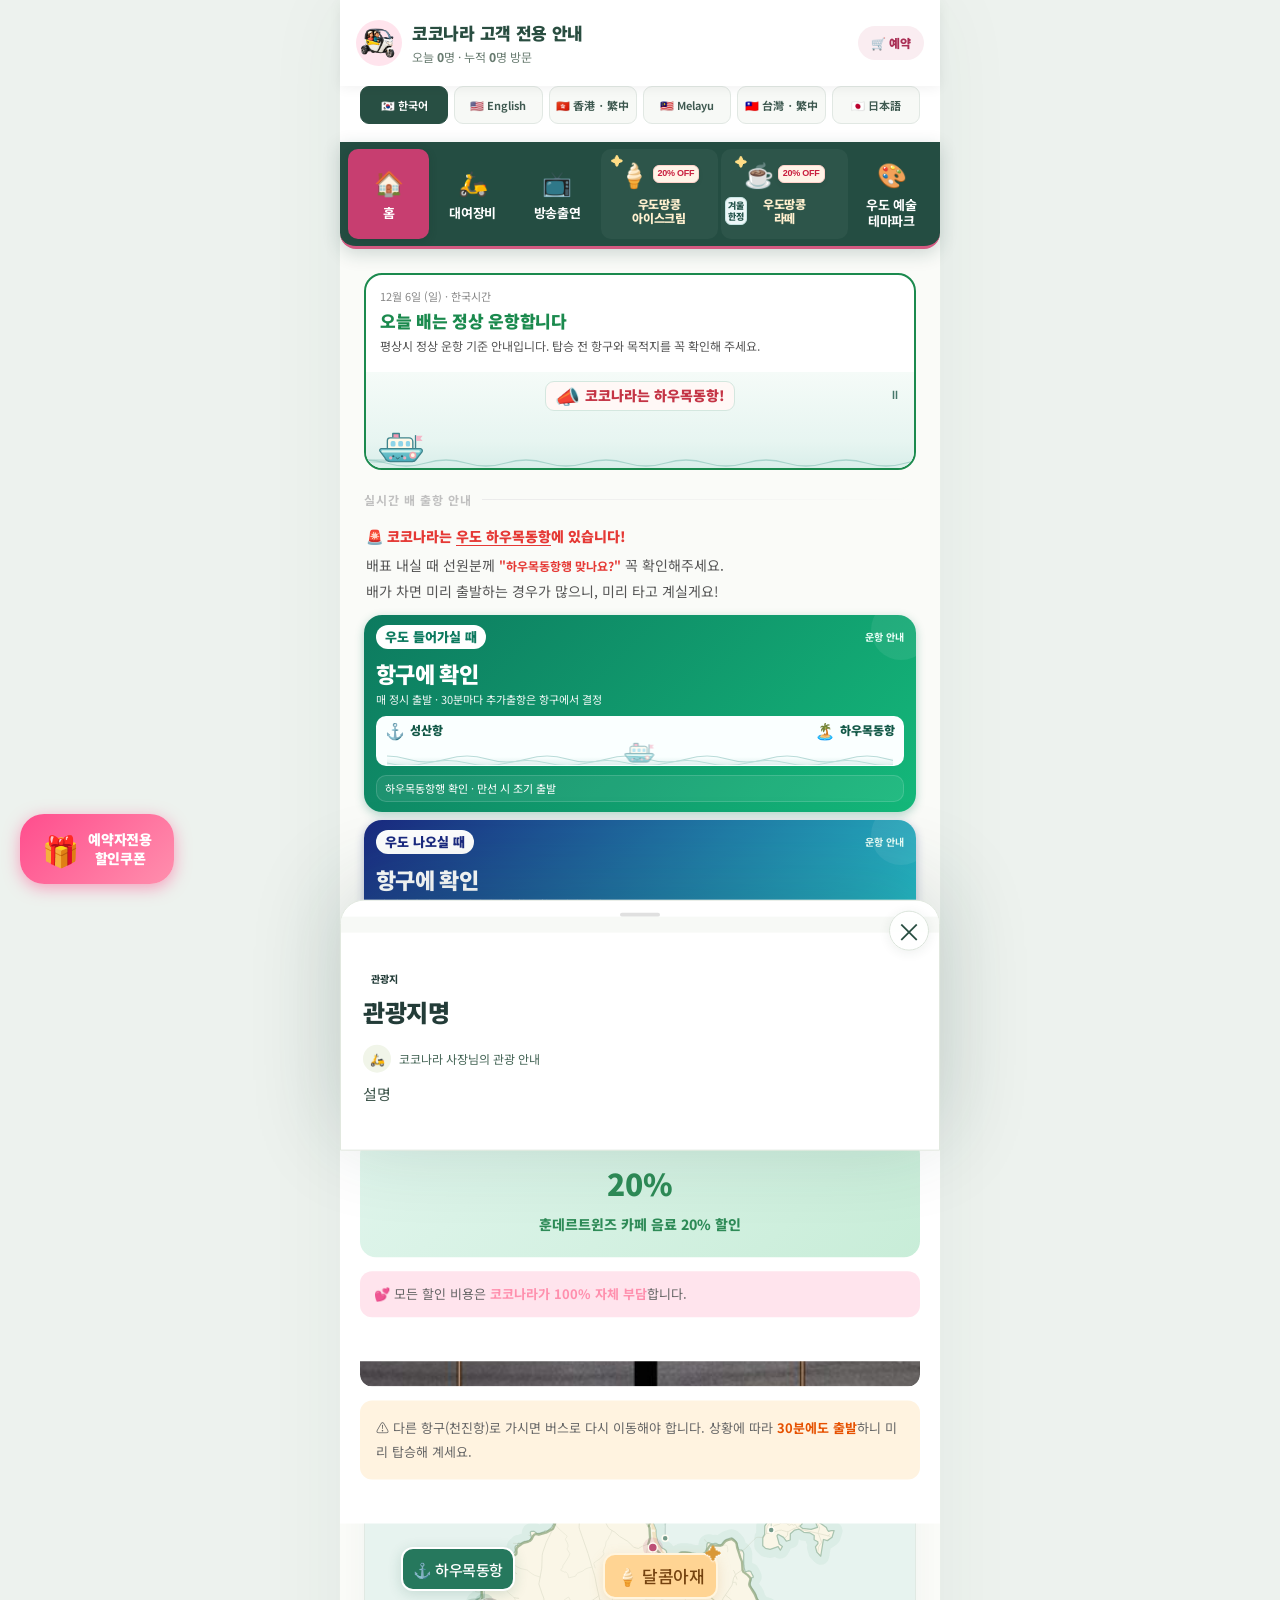
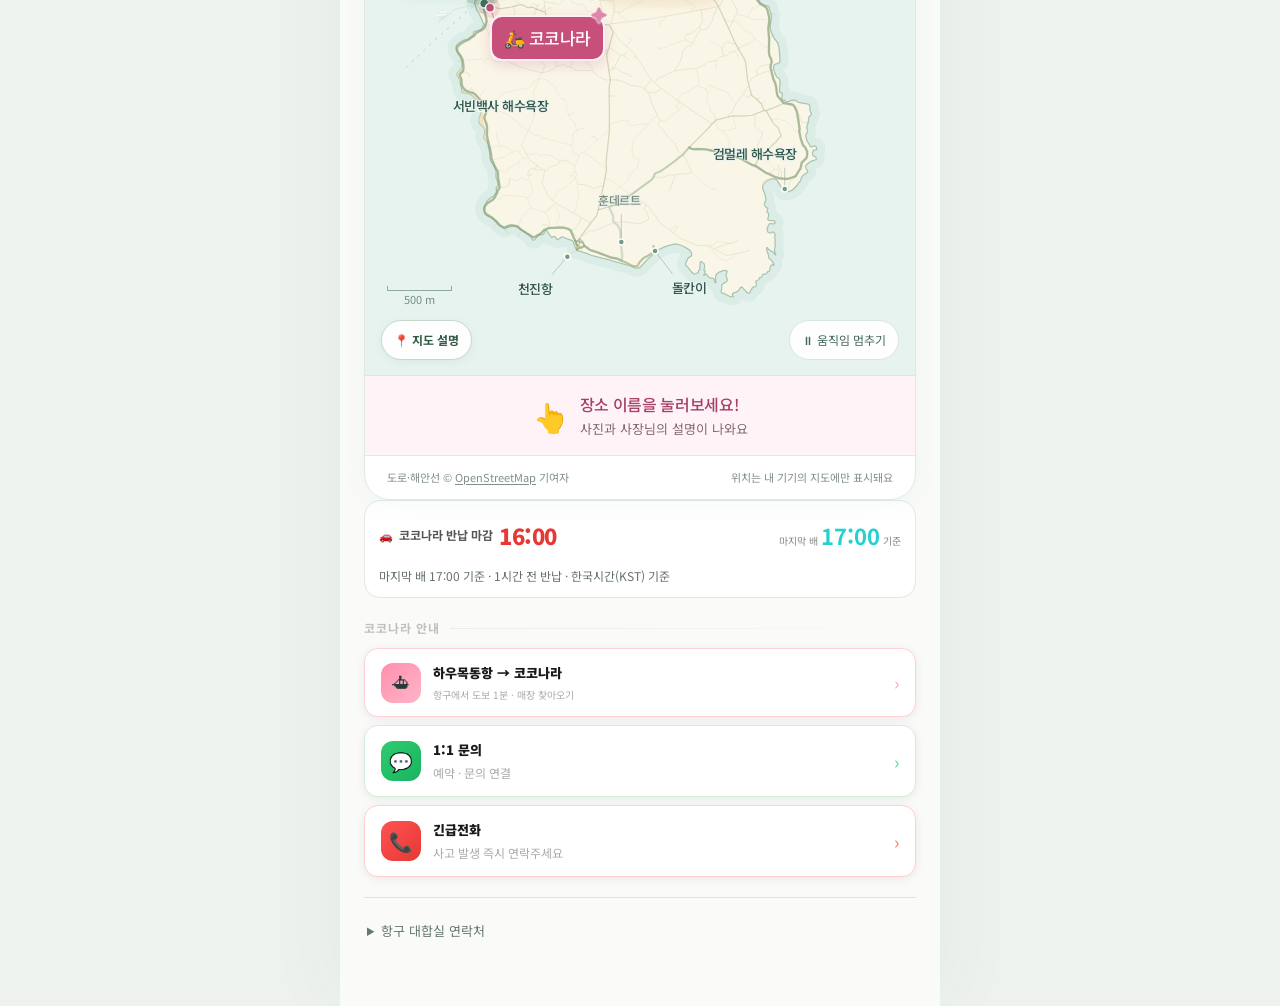
==== commit 575941da: "Match compact ferry card heights and highlight Haumokdong announcement" ====
--- a/index.html
+++ b/index.html
@@ -702,7 +702,7 @@
 <link rel="stylesheet" href="refinement.css?v=27.1">
 <link rel="stylesheet" href="smooth-motion.css?v=27.1">
 <link rel="stylesheet" href="flow.css?v=27.1">
-<link rel="stylesheet" href="story-motion.css?v=20261030-emoji-ferry">
+<link rel="stylesheet" href="story-motion.css?v=20261030-balanced-cards">
 <link rel="stylesheet" href="peanut-latte.css?v=20261029-left">
 </head>
 <body>
@@ -4635,7 +4635,7 @@
 <script src="journey-copy.js?v=27.1"></script>
 <script src="journey-motion.js?v=20261030-pink-visit"></script>
 <script src="experience.js?v=20261030-pink-visit"></script>
-<script src="motion.js?v=20261030-emoji-ferry"></script>
+<script src="motion.js?v=20261030-balanced-cards"></script>
 <script src="coastal.js?v=27.1"></script>
 <script src="ferry-config.js?v=27.1"></script>
 <script src="ferry-admin.js?v=27.1"></script>
@@ -4691,7 +4691,7 @@
       </div>
 
     </div></dialog>
-<script src="flow.js?v=20261030-emoji-ferry"></script>
+<script src="flow.js?v=20261030-balanced-cards"></script>
 <script src="peanut-latte-copy.js?v=20261029-left"></script>
 <script src="peanut-latte.js?v=20261029-off"></script>
 </body>
--- a/story-motion.css
+++ b/story-motion.css
@@ -1,37 +1,37 @@
 /* Compact departure boards: readable times, shallow water and one smooth sailing motion. */
-:is(#page-home,#page-ferry) .departure-card{padding:14px!important;border-radius:18px!important}
-.departure-card-heading{position:relative;z-index:1;display:flex!important;justify-content:space-between;align-items:center;gap:8px!important;margin-bottom:8px!important}
-:is(#page-home,#page-ferry) .departure-card-heading>span:first-child{font-size:14px!important;line-height:1.4!important;padding:4px 10px!important;border-radius:24px!important;font-weight:900!important;flex:0 0 auto}
+:is(#page-home,#page-ferry) .departure-card{padding:10px 12px!important;border-radius:18px!important;box-sizing:border-box;min-height:var(--ferry-card-height,208px);display:flex;flex-direction:column;justify-content:space-between;gap:4px}
+.departure-card-heading{position:relative;z-index:1;display:flex!important;justify-content:space-between;align-items:center;gap:8px!important;margin-bottom:0!important}
+:is(#page-home,#page-ferry) .departure-card-heading>span:first-child{font-size:13px!important;line-height:1.35!important;padding:3px 9px!important;border-radius:24px!important;font-weight:900!important;flex:0 0 auto}
 .departure-header-info{display:flex;align-items:center;justify-content:flex-end;gap:6px;min-width:0}
-.departure-time-eyebrow{font-size:11px;color:#ecfff8;line-height:1.4;letter-spacing:0;margin:0;text-align:right;word-break:keep-all;font-weight:700}
-.departure-motion-toggle{width:30px;height:30px;flex:0 0 30px;display:grid;place-items:center;padding:0;border:1px solid #ffffff50;border-radius:50%;background:#ffffff16;color:white;font:700 12px/1 system-ui;cursor:pointer}
+.departure-time-eyebrow{font-size:10px;color:#ecfff8;line-height:1.4;letter-spacing:0;margin:0;text-align:right;word-break:keep-all;font-weight:700}
+.departure-motion-toggle{width:26px;height:26px;flex:0 0 26px;display:grid;place-items:center;padding:0;border:1px solid #ffffff50;border-radius:50%;background:#ffffff16;color:white;font:700 12px/1 system-ui;cursor:pointer}
 .departure-motion-toggle:hover{background:#ffffff2b}
 .departure-motion-toggle:focus-visible{outline:2px solid white;outline-offset:3px}
 .departure-motion-toggle[hidden]{display:none}
 :is(#page-home,#page-ferry) .departure-card .ferry-departure-line[data-has-departure=false]{white-space:normal!important;font-size:22px!important;line-height:1.4!important}
-.departure-time-layout{display:flex!important;align-items:center!important;gap:10px!important;margin-bottom:7px!important;min-width:0}
+.departure-time-layout{display:flex!important;align-items:center!important;gap:10px!important;margin-bottom:0!important;min-width:0}
 .departure-time-layout>div:first-child{flex:1;min-width:0}
 .departure-primary{display:block!important;line-height:1.15!important;letter-spacing:0!important}
 :is(#page-home,#page-ferry) .departure-card .ferry-departure-line{display:block!important;font-size:26px!important;line-height:1.2!important;font-weight:900!important;word-break:keep-all}
-:is(#page-home,#page-ferry) .departure-card .ferry-departure-clock{display:inline!important;font-size:clamp(36px,9.2vw,46px)!important;font-weight:900!important;line-height:1.1!important;font-variant-numeric:tabular-nums;letter-spacing:-1px!important}
-:is(#page-home,#page-ferry) .departure-card .ferry-departure-label{font-size:14px!important;line-height:1.4!important;display:inline-block!important;letter-spacing:0;margin-left:3px}
-.departure-card .departure-detail{font-size:13px!important;line-height:1.5!important;opacity:.95!important;margin-top:5px!important;word-break:keep-all}
-.departure-card .departure-countdown{flex:0 0 auto;background:#ffffffed!important;color:#155e50!important;border:0!important;border-radius:12px!important;padding:7px 8px!important;min-width:55px;box-sizing:border-box;text-align:center}
-.departure-card .departure-countdown>[id^=remainMin]{font-size:26px!important;line-height:1.1!important;letter-spacing:-.5px}
-.departure-card .departure-countdown>div:last-child{font-size:11px!important;line-height:1.4!important;margin-top:3px!important}
+:is(#page-home,#page-ferry) .departure-card .ferry-departure-clock{display:inline!important;font-size:34px!important;font-weight:900!important;line-height:1.1!important;font-variant-numeric:tabular-nums;letter-spacing:-1px!important}
+:is(#page-home,#page-ferry) .departure-card .ferry-departure-label{font-size:12px!important;line-height:1.4!important;display:inline-block!important;letter-spacing:0;margin-left:3px}
+.departure-card .departure-detail{font-size:11px!important;line-height:1.35!important;opacity:.95!important;margin-top:3px!important;word-break:keep-all}
+.departure-card .departure-countdown{flex:0 0 auto;background:#ffffffed!important;color:#155e50!important;border:0!important;border-radius:12px!important;padding:4px 6px!important;min-width:46px;box-sizing:border-box;text-align:center}
+.departure-card .departure-countdown>[id^=remainMin]{font-size:22px!important;line-height:1.1!important;letter-spacing:-.5px}
+.departure-card .departure-countdown>div:last-child{font-size:10px!important;line-height:1.3!important;margin-top:2px!important}
 .departure-card[data-direction=outgoing] .departure-countdown{color:#165285!important}
-.departure-card .departure-route{display:block!important;background:#faffff;color:#125847;border-radius:12px;padding:8px 11px 2px;margin:8px 0;overflow:clip}
+.departure-card .departure-route{display:block!important;background:#faffff;color:#125847;border-radius:10px;padding:5px 9px 1px;margin:0;overflow:clip;flex:0 0 auto}
 .departure-card[data-direction=outgoing] .departure-route{color:#16558b}
 .departure-ports{display:flex;align-items:center;justify-content:space-between;gap:8px}
 .departure-ports>div{max-width:48%;min-width:0;display:flex;align-items:center;gap:5px}
 .departure-ports>div:last-child{justify-content:flex-end;text-align:right}
-.departure-ports>div>span{font-size:20px;line-height:1.2;flex:0 0 auto}
-.departure-ports strong{font-size:15px;line-height:1.35;font-weight:900;word-break:keep-all;overflow-wrap:anywhere}
+.departure-ports>div>span{font-size:16px;line-height:1.2;flex:0 0 auto}
+.departure-ports strong{font-size:12px;line-height:1.35;font-weight:900;word-break:keep-all;overflow-wrap:anywhere}
 html[lang=ko] .departure-ports strong{white-space:nowrap}
-.departure-track{position:relative;height:32px;margin:0 2px;overflow:clip;isolation:isolate;--sail-distance:200px}
+.departure-track{position:relative;height:25px;margin:0 2px;overflow:clip;isolation:isolate;--sail-distance:200px}
 .departure-track:after{content:'';position:absolute;left:0;right:0;bottom:0;height:8px;background:linear-gradient(transparent,#dff0ee);z-index:0}
 .departure-water{position:absolute;left:0;bottom:0;width:calc(100% + 80px);height:12px;background:url("data:image/svg+xml,%3Csvg xmlns='http://www.w3.org/2000/svg' width='80' height='12' viewBox='0 0 80 12'%3E%3Cpath d='M-20 6 Q0 0 20 6 T60 6 T100 6' fill='none' stroke='%2395c8c4' stroke-width='1.2' opacity='.65'/%3E%3Cpath d='M-40 10 Q-20 5 0 10 T40 10 T80 10' fill='none' stroke='%23baded9' stroke-width='1'/%3E%3C/svg%3E") repeat-x left bottom;animation:departure-water-drift 6s linear infinite;animation-play-state:var(--route-motion,paused);z-index:1}
-.departure-traveler{position:absolute;width:46px;height:34px;bottom:0;left:0;z-index:2;animation:departure-sail-in 10s cubic-bezier(.4,0,.25,1) infinite;animation-delay:-1s;animation-play-state:var(--route-motion,paused);will-change:transform,opacity}
+.departure-traveler{position:absolute;width:35px;height:26px;bottom:0;left:0;z-index:2;animation:departure-sail-in 10s cubic-bezier(.4,0,.25,1) infinite;animation-delay:-1s;animation-play-state:var(--route-motion,paused);will-change:transform,opacity}
 .departure-vessel{position:absolute;inset:0;display:block;transform-origin:50% 75%;animation:departure-boat-bob 2.8s ease-in-out infinite;animation-play-state:var(--route-motion,paused)}
 .departure-vessel img{display:block;width:100%!important;height:100%!important;max-width:none!important;object-fit:contain!important;animation:none!important}
 .departure-wake{position:absolute;left:-12px;bottom:3px;width:22px;height:4px;border-radius:50%;background:linear-gradient(90deg,transparent,#a5d2ceaa);transform-origin:right center;animation:departure-wake-breathe 2.3s ease-in-out infinite;animation-play-state:var(--route-motion,paused)}
@@ -46,12 +46,12 @@
 .departure-card[data-route-paused=true] .departure-traveler{opacity:1!important}
 .departure-card[data-route-available=false] .departure-traveler{opacity:.6;animation:none;transform:translateX(calc(var(--sail-distance)/2))}
 .departure-card[data-route-available=false] .departure-wake{display:none}
-.departure-card .home-harbor-notice{margin-top:8px;padding:9px 10px!important;background:#ffffff12!important;border:1px solid #ffffff25;border-radius:10px}
+.departure-card .home-harbor-notice{margin-top:0;padding:5px 8px!important;background:#ffffff12!important;border:1px solid #ffffff25;border-radius:10px}
 .departure-card .home-harbor-notice strong{font-size:14px!important;line-height:1.5!important;animation:none!important}
-.departure-card .home-harbor-notice p{font-size:13px!important;line-height:1.5!important;margin:3px 0 0!important}
-.departure-card [id^=ferryLastInfo]{font-size:13px!important;line-height:1.5!important;padding:8px 10px!important;border-radius:9px!important;margin-top:8px!important}
+.departure-card .home-harbor-notice p{font-size:11px!important;line-height:1.4!important;margin:0!important;word-break:keep-all}
+.departure-card [id^=ferryLastInfo]{font-size:11px!important;line-height:1.4!important;padding:5px 8px!important;border-radius:9px!important;margin-top:0!important}
 .departure-old-progress{display:none!important}
-@media(max-width:350px){:is(#page-home,#page-ferry) .departure-card{padding:12px!important}.departure-card-heading{gap:5px!important}:is(#page-home,#page-ferry) .departure-card-heading>span:first-child{font-size:13px!important;padding:4px 8px!important}.departure-header-info{gap:4px}.departure-time-eyebrow{font-size:10px}.departure-motion-toggle{width:28px;height:28px;flex-basis:28px}.departure-ports strong{font-size:14px}.departure-ports>div>span{font-size:17px}.departure-ports>div{gap:4px}.departure-card .departure-route{padding:7px 9px 2px}.departure-card .departure-countdown{min-width:50px;padding:7px!important}.departure-card .departure-countdown>div:last-child{font-size:10px!important}}
+@media(max-width:350px){:is(#page-home,#page-ferry) .departure-card{padding:10px!important}.departure-card-heading{gap:5px!important}:is(#page-home,#page-ferry) .departure-card-heading>span:first-child{font-size:13px!important;padding:4px 8px!important}.departure-header-info{gap:4px}.departure-time-eyebrow{font-size:10px}.departure-motion-toggle{width:28px;height:28px;flex-basis:28px}.departure-ports strong{font-size:12px}.departure-ports>div>span{font-size:15px}.departure-ports>div{gap:4px}.departure-card .departure-route{padding:4px 7px 1px}.departure-card .departure-countdown{min-width:43px;padding:4px!important}.departure-card .departure-countdown>div:last-child{font-size:10px!important}}
 
 /* A compact, calm customer visit above the real coupon. */
 #page-dalkom .customer-journey .coupon-offer-header{padding:16px 18px 8px!important;display:flex!important;align-items:center;gap:8px!important;background:#fff7ec!important}
@@ -86,15 +86,21 @@
 #ferry-status-banner.normal #fsb-sub{font-size:12px!important;line-height:1.55!important;margin-top:4px!important}
 .ferry-sailing-scene.emoji-scene{height:auto;min-height:88px;margin:8px -14px 0;background:linear-gradient(180deg,#f5fbf8 0%,#e7f5f1 72%,#d9eeea 100%);border-radius:0 0 15px 15px;isolation:isolate}
 .emoji-scene:before,.emoji-scene:after{display:none}
-.emoji-scene .sailing-speech{position:relative;z-index:2;left:auto;right:auto;top:auto;bottom:auto;margin:9px 50px 43px 14px;transform:none;max-width:calc(100% - 64px);width:fit-content;box-sizing:border-box;padding:4px 9px;border:1px solid #d4e7df;border-radius:9px;background:#fffef6;color:#24574a;font-size:13px;line-height:1.4;box-shadow:none;white-space:normal;word-break:keep-all;overflow-wrap:anywhere;animation:none}
+.emoji-scene .sailing-speech{position:relative;z-index:2;left:auto;right:auto;top:auto;bottom:auto;margin:9px auto 43px;transform:none;max-width:calc(100% - 84px);width:fit-content;box-sizing:border-box;padding:4px 9px;border:1px solid #d4e7df;border-radius:9px;background:#fff8f6;color:#c43445;font-size:14px;line-height:1.4;box-shadow:none;white-space:normal;word-break:keep-all;overflow-wrap:anywhere;animation:none;display:flex;align-items:center;justify-content:center;gap:5px;text-align:center}
 .emoji-scene .sailing-speech:after{display:none}
 .emoji-scene .sailing-craft{position:absolute;left:10px;bottom:2px;width:52px;height:39px;z-index:2;pointer-events:none;animation:emoji-voyage 14s ease-in-out infinite;animation-delay:-4s;animation-play-state:var(--scene-motion,paused);will-change:transform,opacity}
 .emoji-scene .sailing-craft .sailing-vessel{display:block;position:absolute;left:0;top:0;bottom:auto;width:52px!important;height:39px!important;object-fit:contain!important;filter:none;mask-image:none;-webkit-mask-image:none;transform-origin:50% 80%;animation:emoji-bob 3s ease-in-out infinite;animation-play-state:var(--scene-motion,paused)}
 .emoji-wake{position:absolute;bottom:3px;left:-15px;width:27px;height:4px;border-radius:50%;background:linear-gradient(90deg,transparent,#97c9c3aa)}
 .emoji-water{position:absolute;left:0;bottom:0;width:calc(100% + 80px);height:12px;background:url("data:image/svg+xml,%3Csvg xmlns='http://www.w3.org/2000/svg' width='80' height='12'%3E%3Cpath d='M-20 7 Q0 1 20 7 T60 7 T100 7' fill='none' stroke='%23a9d4cc' stroke-width='1.3'/%3E%3C/svg%3E") repeat-x;animation:departure-water-drift 9s linear infinite;animation-play-state:var(--scene-motion,paused)}
-.emoji-scene>button{right:6px;top:2px;bottom:auto;width:40px;height:40px;background:transparent;border:0;color:#46776a;box-shadow:none;font-size:12px}
+.emoji-scene>button{right:3px;top:6px;bottom:auto;width:32px;height:32px;background:transparent;border:0;color:#46776a;box-shadow:none;font-size:12px}
 .emoji-scene:has(>button[aria-pressed=true]) .sailing-craft{opacity:1!important}
 .emoji-scene>button:focus-visible{outline:2px solid #46776a;outline-offset:-5px}
 @keyframes emoji-voyage{0%{transform:translateX(0);opacity:0}8%{transform:translateX(0);opacity:1}92%{transform:translateX(var(--emoji-voyage));opacity:1}100%{transform:translateX(var(--emoji-voyage));opacity:0}}
 @keyframes emoji-bob{0%,100%{transform:translateY(0) rotate(-1deg)}50%{transform:translateY(1.5px) rotate(1deg)}}
 @media(min-width:600px){.ferry-sailing-scene.emoji-scene{min-height:96px}}
+
+/* A brief announcement gesture, with a long quiet interval. */
+.harbor-announcement{font-weight:900}
+.harbor-speaker{display:inline-block;flex:0 0 auto;font-size:20px;line-height:1;transform-origin:60% 65%;animation:harbor-cheer 5s ease-in-out infinite;animation-play-state:var(--scene-motion,paused)}
+@keyframes harbor-cheer{0%,4%,18%,100%{transform:rotate(0) scale(1)}7%,13%{transform:rotate(-13deg) scale(1.08)}10%,16%{transform:rotate(10deg) scale(1.08)}}
+@media(prefers-reduced-motion:reduce){.harbor-speaker{animation:none}}
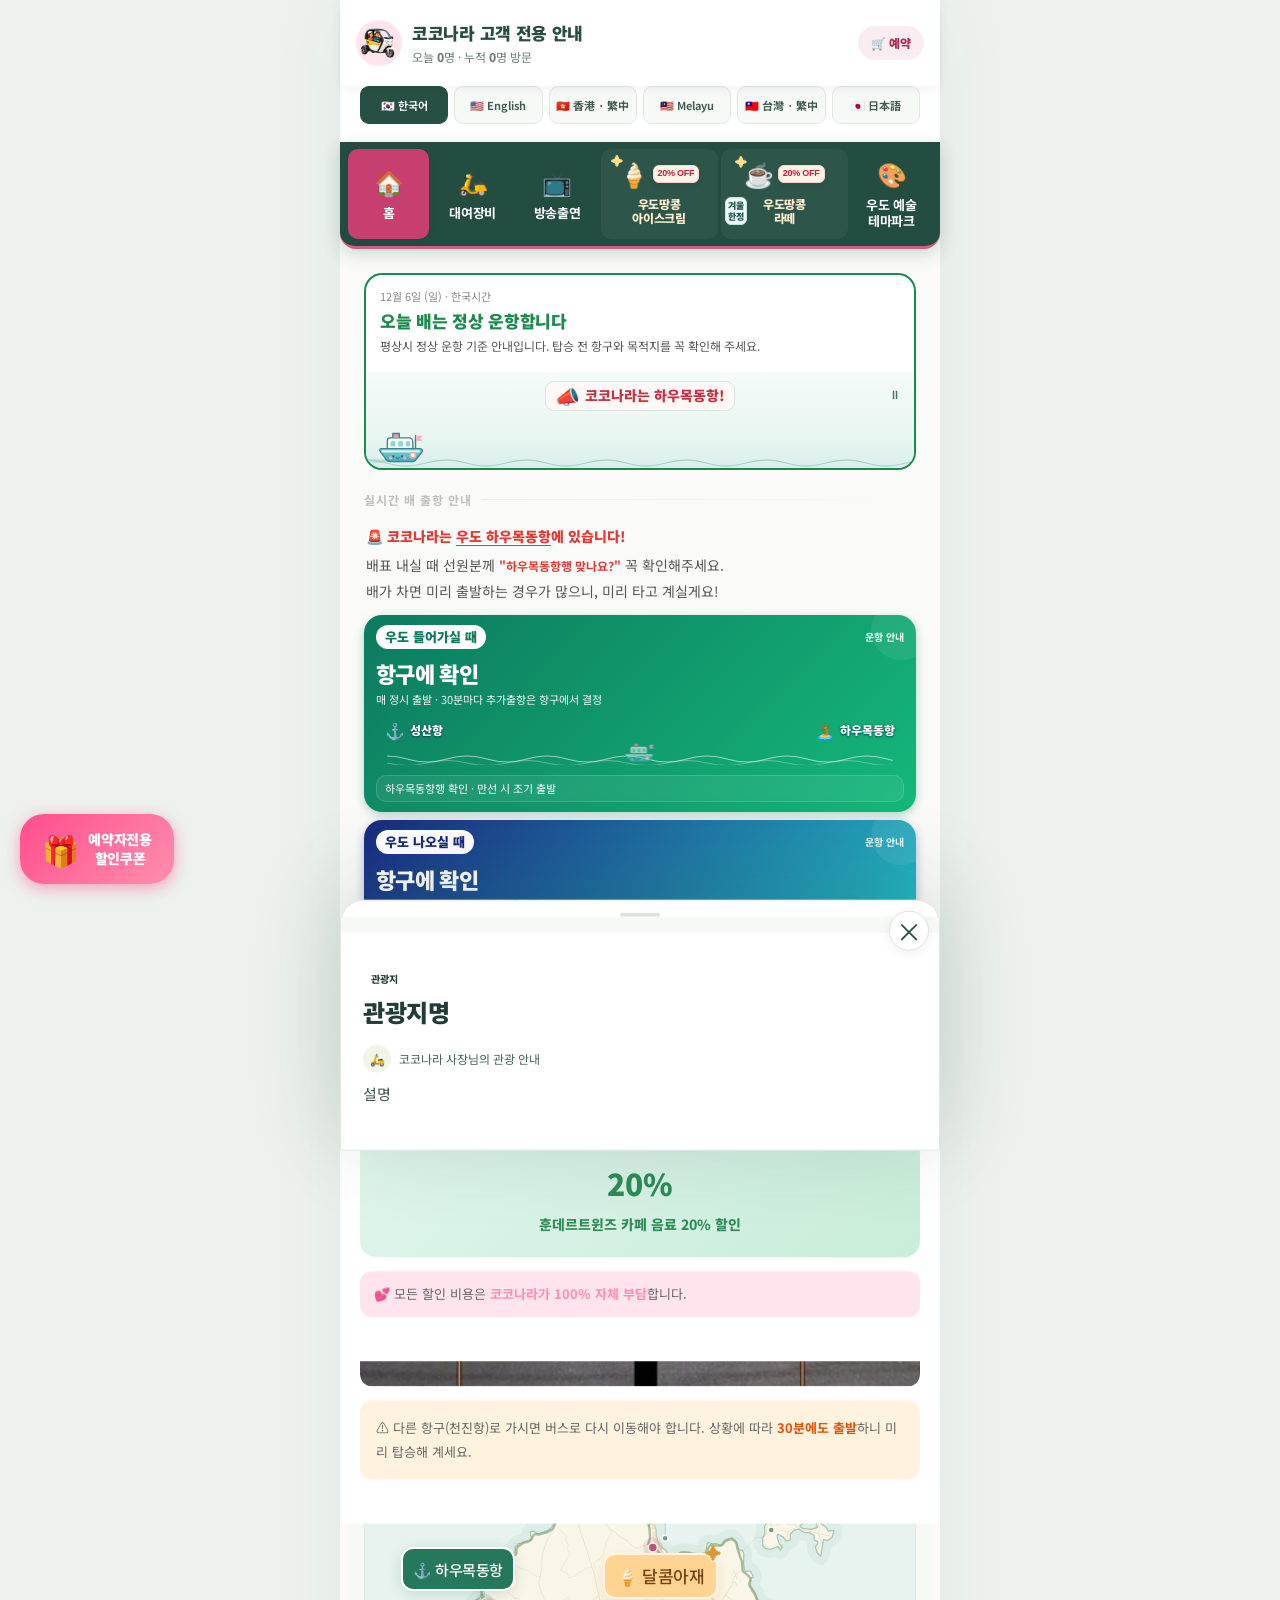
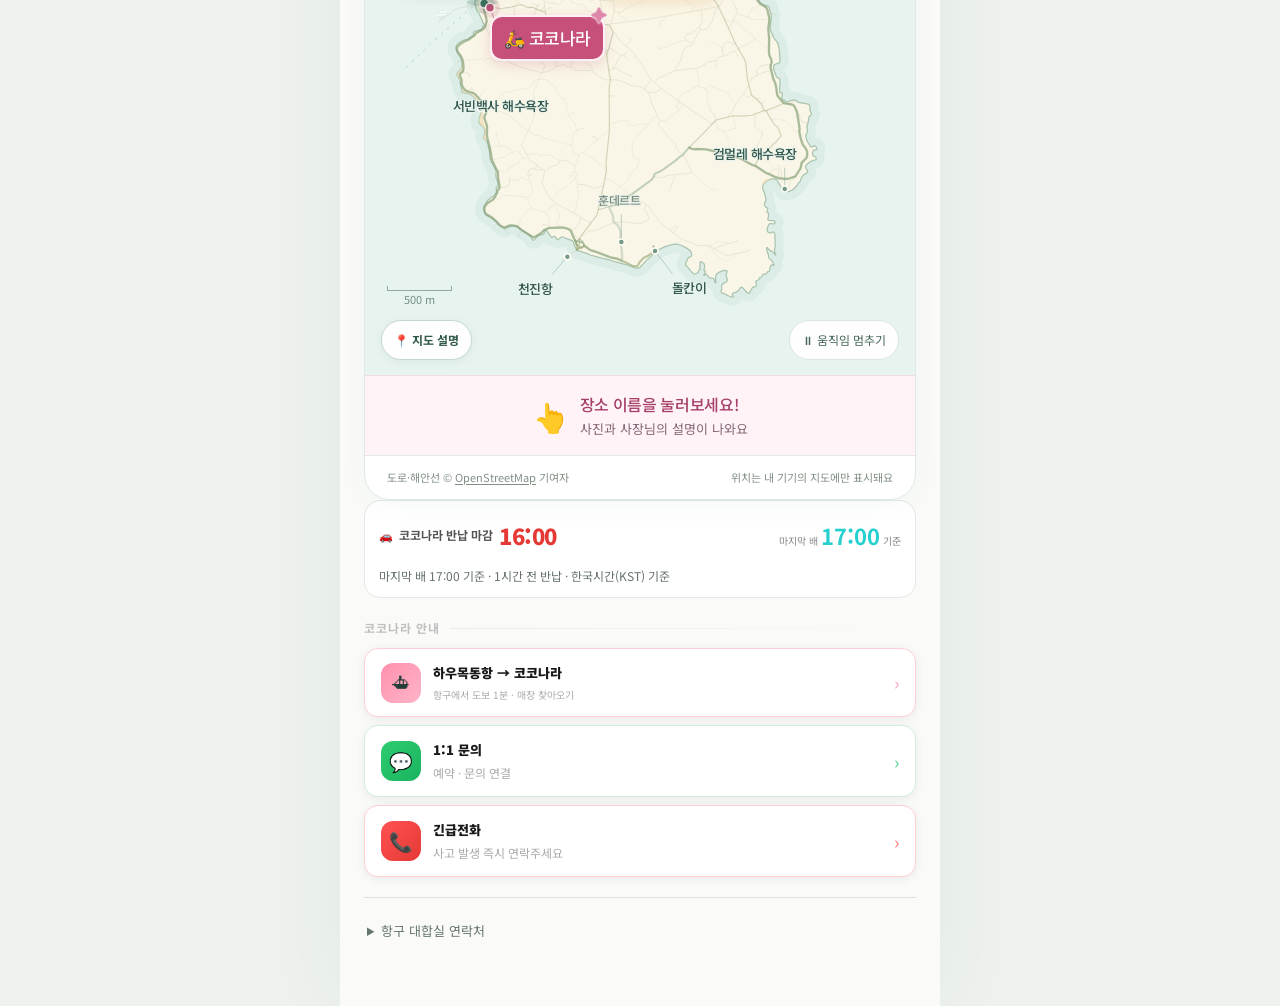
==== commit 942e1664: "Blend ferry routes into departure card gradients" ====
--- a/index.html
+++ b/index.html
@@ -702,7 +702,7 @@
 <link rel="stylesheet" href="refinement.css?v=27.1">
 <link rel="stylesheet" href="smooth-motion.css?v=27.1">
 <link rel="stylesheet" href="flow.css?v=27.1">
-<link rel="stylesheet" href="story-motion.css?v=20261030-balanced-cards">
+<link rel="stylesheet" href="story-motion.css?v=20261030-clear-routes">
 <link rel="stylesheet" href="peanut-latte.css?v=20261029-left">
 </head>
 <body>
--- a/story-motion.css
+++ b/story-motion.css
@@ -20,24 +20,23 @@
 .departure-card .departure-countdown>[id^=remainMin]{font-size:22px!important;line-height:1.1!important;letter-spacing:-.5px}
 .departure-card .departure-countdown>div:last-child{font-size:10px!important;line-height:1.3!important;margin-top:2px!important}
 .departure-card[data-direction=outgoing] .departure-countdown{color:#165285!important}
-.departure-card .departure-route{display:block!important;background:#faffff;color:#125847;border-radius:10px;padding:5px 9px 1px;margin:0;overflow:clip;flex:0 0 auto}
-.departure-card[data-direction=outgoing] .departure-route{color:#16558b}
+.departure-card .departure-route{display:block!important;background:transparent;color:#fff;border-radius:0;padding:5px 9px 1px;margin:0;overflow:clip;flex:0 0 auto}
 .departure-ports{display:flex;align-items:center;justify-content:space-between;gap:8px}
 .departure-ports>div{max-width:48%;min-width:0;display:flex;align-items:center;gap:5px}
 .departure-ports>div:last-child{justify-content:flex-end;text-align:right}
 .departure-ports>div>span{font-size:16px;line-height:1.2;flex:0 0 auto}
-.departure-ports strong{font-size:12px;line-height:1.35;font-weight:900;word-break:keep-all;overflow-wrap:anywhere}
+.departure-ports strong{font-size:12px;line-height:1.35;font-weight:900;word-break:keep-all;overflow-wrap:anywhere;text-shadow:0 1px 2px #073d4ed9,0 0 2px #073d4e80}
 html[lang=ko] .departure-ports strong{white-space:nowrap}
 .departure-track{position:relative;height:25px;margin:0 2px;overflow:clip;isolation:isolate;--sail-distance:200px}
-.departure-track:after{content:'';position:absolute;left:0;right:0;bottom:0;height:8px;background:linear-gradient(transparent,#dff0ee);z-index:0}
-.departure-water{position:absolute;left:0;bottom:0;width:calc(100% + 80px);height:12px;background:url("data:image/svg+xml,%3Csvg xmlns='http://www.w3.org/2000/svg' width='80' height='12' viewBox='0 0 80 12'%3E%3Cpath d='M-20 6 Q0 0 20 6 T60 6 T100 6' fill='none' stroke='%2395c8c4' stroke-width='1.2' opacity='.65'/%3E%3Cpath d='M-40 10 Q-20 5 0 10 T40 10 T80 10' fill='none' stroke='%23baded9' stroke-width='1'/%3E%3C/svg%3E") repeat-x left bottom;animation:departure-water-drift 6s linear infinite;animation-play-state:var(--route-motion,paused);z-index:1}
+.departure-track:after{display:none}
+.departure-water{position:absolute;left:0;bottom:0;width:calc(100% + 80px);height:12px;background:url("data:image/svg+xml,%3Csvg xmlns='http://www.w3.org/2000/svg' width='80' height='12' viewBox='0 0 80 12'%3E%3Cpath d='M-20 6 Q0 0 20 6 T60 6 T100 6' fill='none' stroke='%23fff' stroke-width='1.2' opacity='.55'/%3E%3Cpath d='M-40 10 Q-20 5 0 10 T40 10 T80 10' fill='none' stroke='%23fff' stroke-width='1' opacity='.3'/%3E%3C/svg%3E") repeat-x left bottom;animation:departure-water-drift 6s linear infinite;animation-play-state:var(--route-motion,paused);z-index:1}
 .departure-traveler{position:absolute;width:35px;height:26px;bottom:0;left:0;z-index:2;animation:departure-sail-in 10s cubic-bezier(.4,0,.25,1) infinite;animation-delay:-1s;animation-play-state:var(--route-motion,paused);will-change:transform,opacity}
 .departure-vessel{position:absolute;inset:0;display:block;transform-origin:50% 75%;animation:departure-boat-bob 2.8s ease-in-out infinite;animation-play-state:var(--route-motion,paused)}
 .departure-vessel img{display:block;width:100%!important;height:100%!important;max-width:none!important;object-fit:contain!important;animation:none!important}
-.departure-wake{position:absolute;left:-12px;bottom:3px;width:22px;height:4px;border-radius:50%;background:linear-gradient(90deg,transparent,#a5d2ceaa);transform-origin:right center;animation:departure-wake-breathe 2.3s ease-in-out infinite;animation-play-state:var(--route-motion,paused)}
+.departure-wake{position:absolute;left:-12px;bottom:3px;width:22px;height:4px;border-radius:50%;background:linear-gradient(90deg,transparent,#ffffff88);transform-origin:right center;animation:departure-wake-breathe 2.3s ease-in-out infinite;animation-play-state:var(--route-motion,paused)}
 .departure-card[data-direction=outgoing] .departure-traveler{animation-name:departure-sail-out}
 .departure-card[data-direction=outgoing] .departure-vessel img{transform:scaleX(-1)}
-.departure-card[data-direction=outgoing] .departure-wake{left:auto;right:-12px;transform-origin:left center;background:linear-gradient(90deg,#9bc9ddaa,transparent)}
+.departure-card[data-direction=outgoing] .departure-wake{left:auto;right:-12px;transform-origin:left center;background:linear-gradient(90deg,#ffffff88,transparent)}
 @keyframes departure-sail-in{0%{transform:translate3d(0,0,0);opacity:0}8%{transform:translate3d(0,0,0);opacity:1}92%{transform:translate3d(var(--sail-distance),0,0);opacity:1}100%{transform:translate3d(var(--sail-distance),0,0);opacity:0}}
 @keyframes departure-sail-out{0%{transform:translate3d(var(--sail-distance),0,0);opacity:0}8%{transform:translate3d(var(--sail-distance),0,0);opacity:1}92%{transform:translate3d(0,0,0);opacity:1}100%{transform:translate3d(0,0,0);opacity:0}}
 @keyframes departure-boat-bob{0%,100%{transform:translateY(0) rotate(-.6deg)}50%{transform:translateY(1px) rotate(.6deg)}}
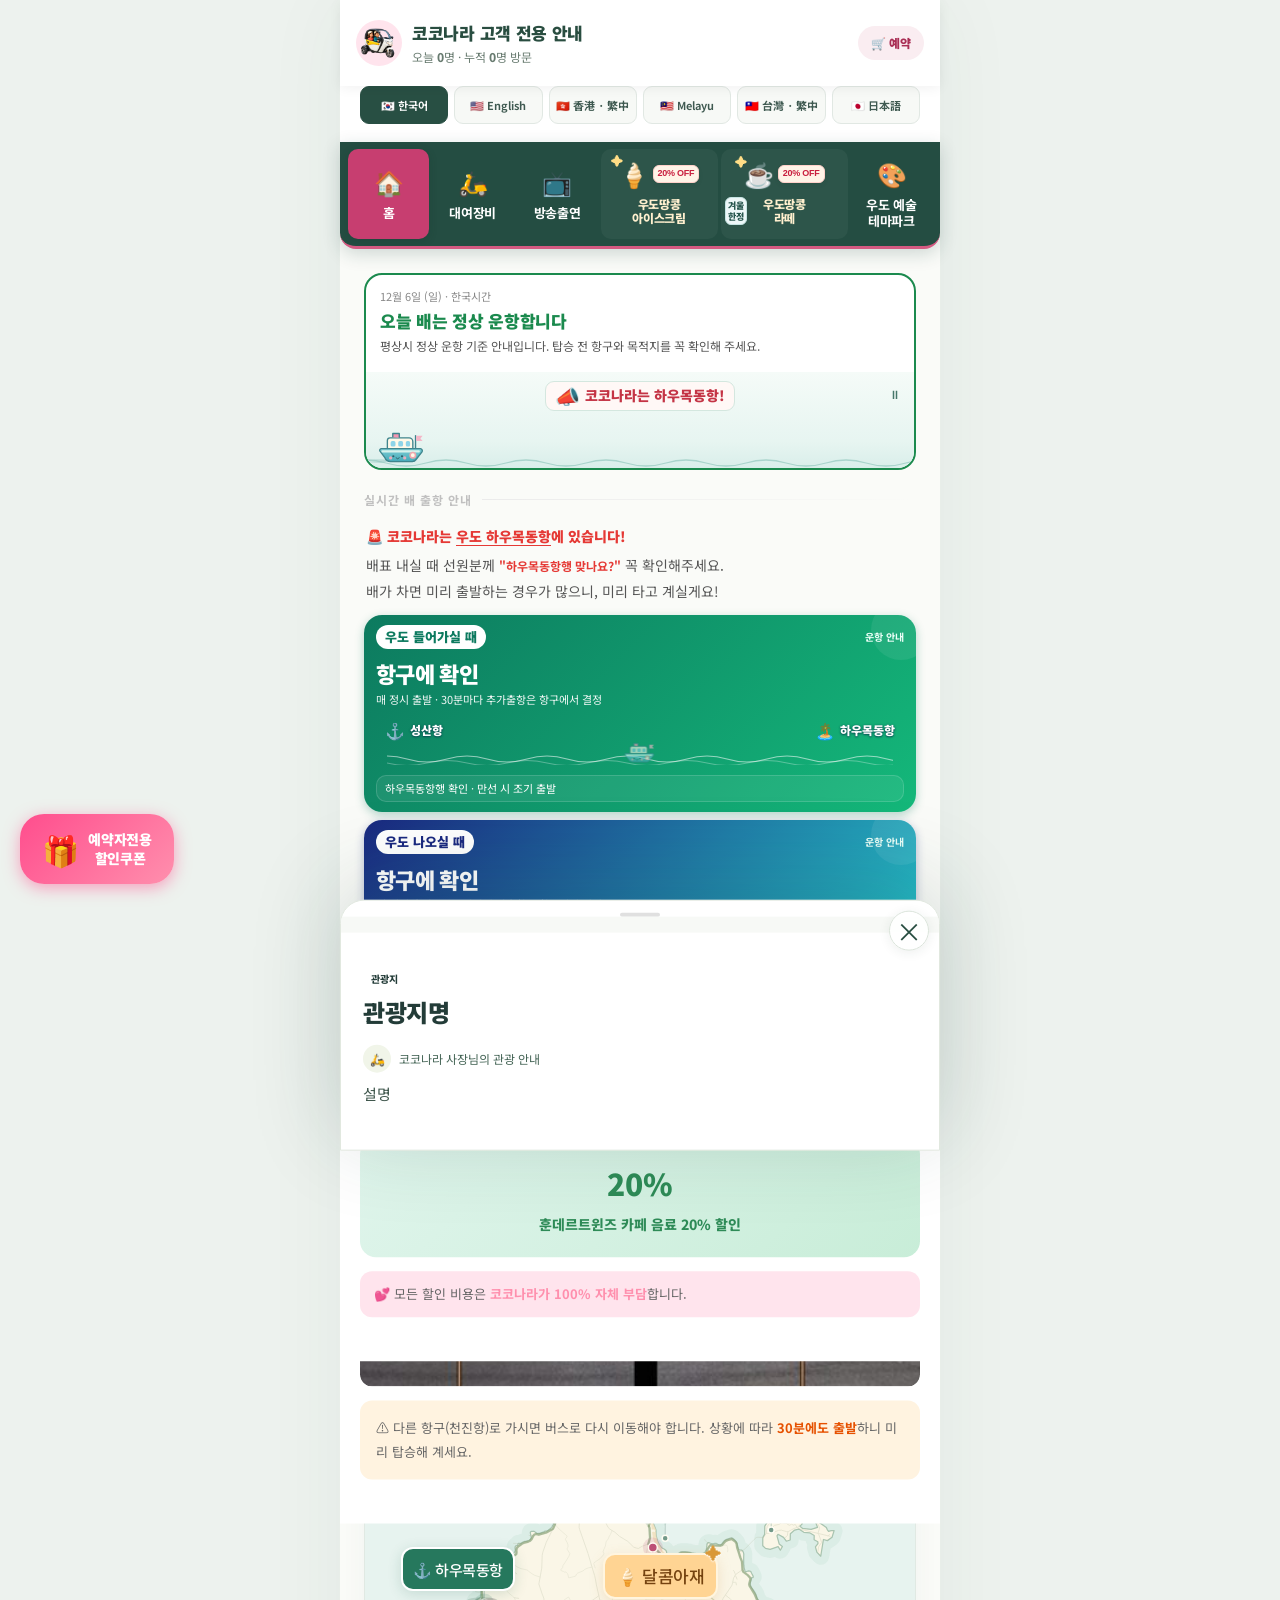
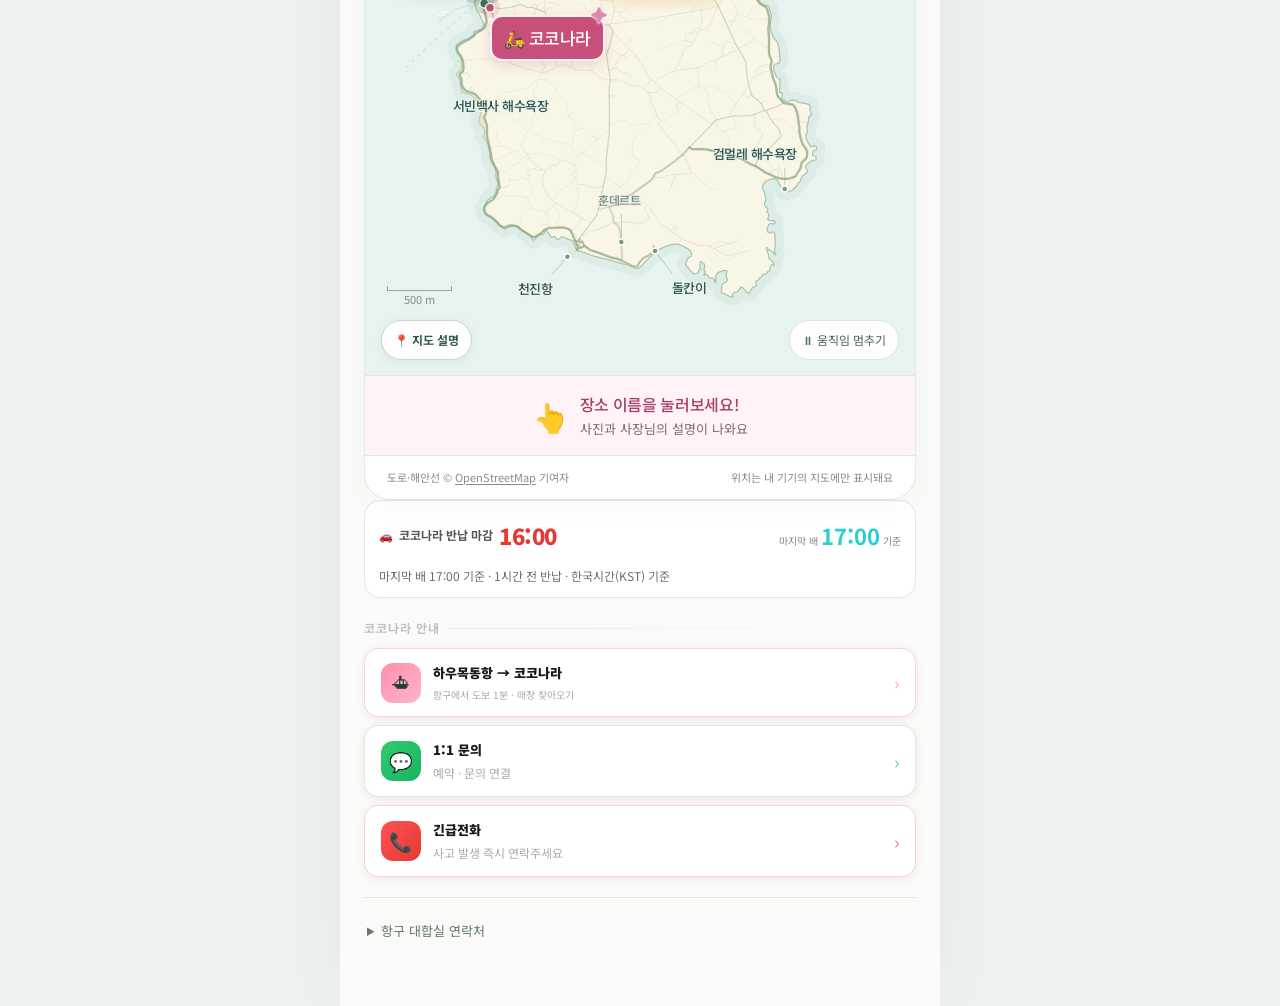
==== commit 69443a0b: "Use Google sign-in for the single verified administrator account" ====
--- a/index.html
+++ b/index.html
@@ -678,7 +678,7 @@
 <link rel="stylesheet" href="experience.css?v=27.1">
 <link rel="stylesheet" href="motion.css?v=27.1">
 <link rel="stylesheet" href="coastal.css?v=27.1">
-<link rel="stylesheet" href="ferry-admin.css?v=27.1">
+<link rel="stylesheet" href="ferry-admin.css?v=20261109-google">
 <link rel="stylesheet" href="road-map.css?v=27.1">
 <link rel="stylesheet" href="navigation.css?v=27.1">
 <link rel="stylesheet" href="journey-motion.css?v=27.1">
@@ -2601,9 +2601,7 @@
   <div class="admin-modal">
     <h2>🔐 관리자 로그인</h2>
     <p>코코나라 관리자 전용 페이지입니다</p>
-    <input class="admin-input" type="text"     id="adminId"   placeholder="아이디"    autocomplete="off"/>
-    <input class="admin-input" type="password" id="adminPw"   placeholder="비밀번호"  autocomplete="off"/>
-    <button class="admin-login-btn" onclick="adminLogin()">로그인</button>
+    <button class="admin-login-btn" disabled>구글 로그인 준비 중…</button>
     <div class="admin-err" id="adminErr"></div>
     <span class="admin-cancel" onclick="closeAdminLogin()">취소</span>
   </div>
@@ -4638,7 +4636,7 @@
 <script src="motion.js?v=20261030-balanced-cards"></script>
 <script src="coastal.js?v=27.1"></script>
 <script src="ferry-config.js?v=27.1"></script>
-<script src="ferry-admin.js?v=27.1"></script>
+<script src="ferry-admin.js?v=20261109-google"></script>
 <script src="ferry-schedule.js?v=27.1"></script>
 <script src="choice-copy.js?v=27.1"></script>
 <script src="d3.v7.min.js"></script>
--- a/ferry-admin.css
+++ b/ferry-admin.css
@@ -9,7 +9,10 @@
 .coco-ferry-login form label{display:block;font-size:13px;font-weight:800;color:#334e43;margin-bottom:7px}
 .coco-ferry-login .admin-input{margin-bottom:17px;border:1px solid #d7dfd8;border-radius:12px;background:#fff;padding:13px 14px;font:inherit;font-size:16px;color:#263e34;min-height:48px}
 .coco-ferry-login .admin-input:focus{border-color:#438568;box-shadow:0 0 0 3px #43856820}
-.coco-ferry-login .admin-login-btn{background:#285d48;font:inherit;font-size:15px;font-weight:850;min-height:48px;border-radius:12px;margin-top:3px}
+.coco-ferry-login .admin-login-btn{display:flex;align-items:center;justify-content:center;gap:12px;width:100%;background:#fff;color:#303a35;border:1px solid #89988f;font:inherit;font-size:15px;font-weight:700;min-height:52px;border-radius:12px;margin-top:3px;cursor:pointer;transition:background-color .15s,border-color .15s}
+.coco-ferry-login .admin-login-btn svg{flex:none}
+.coco-ferry-login .ferry-admin-account{display:block;margin-top:9px;color:#285d48;font-size:14px;font-weight:750;overflow-wrap:anywhere}
+@media(hover:hover){.coco-ferry-login .admin-login-btn:not(:disabled):hover{background:#edf4ed;border-color:#438568}}
 .coco-ferry-login .admin-err{font-size:12px;line-height:1.6;min-height:20px;margin:13px 0 0;color:#9b354b}
 .ferry-admin-text-button{display:block;border:0;background:none;color:#64796e;font:inherit;font-size:13px;padding:10px 18px;margin:5px auto 0;cursor:pointer;min-height:44px}
 .coco-ferry-admin{z-index:1410;box-sizing:border-box;max-width:540px;width:calc(100% - 24px);bottom:max(12px,env(safe-area-inset-bottom));max-height:calc(100dvh - 30px - env(safe-area-inset-top));border-radius:26px;background:#fcfbf7;padding:12px 24px 22px;box-shadow:0 24px 80px #183c3340;border:1px solid #e4e9dd;overscroll-behavior:contain;scroll-padding:20px;-webkit-overflow-scrolling:touch}
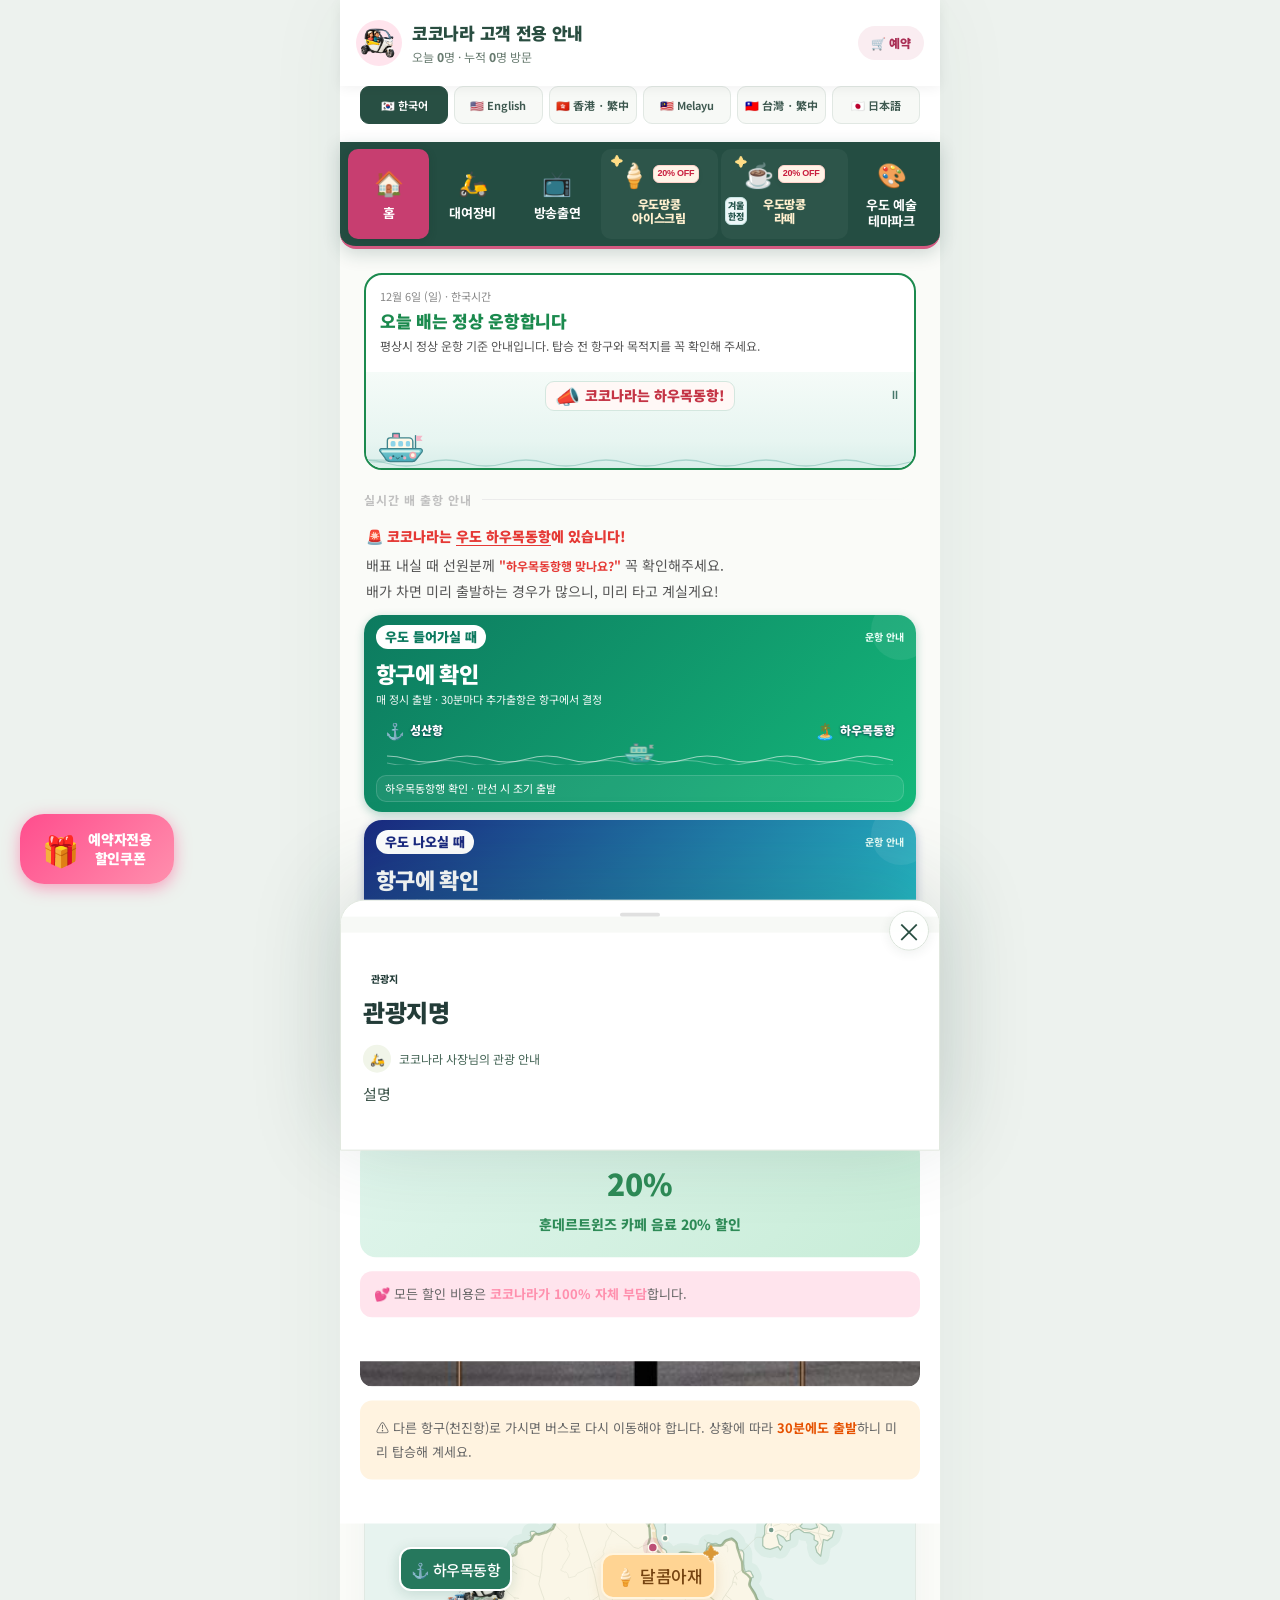
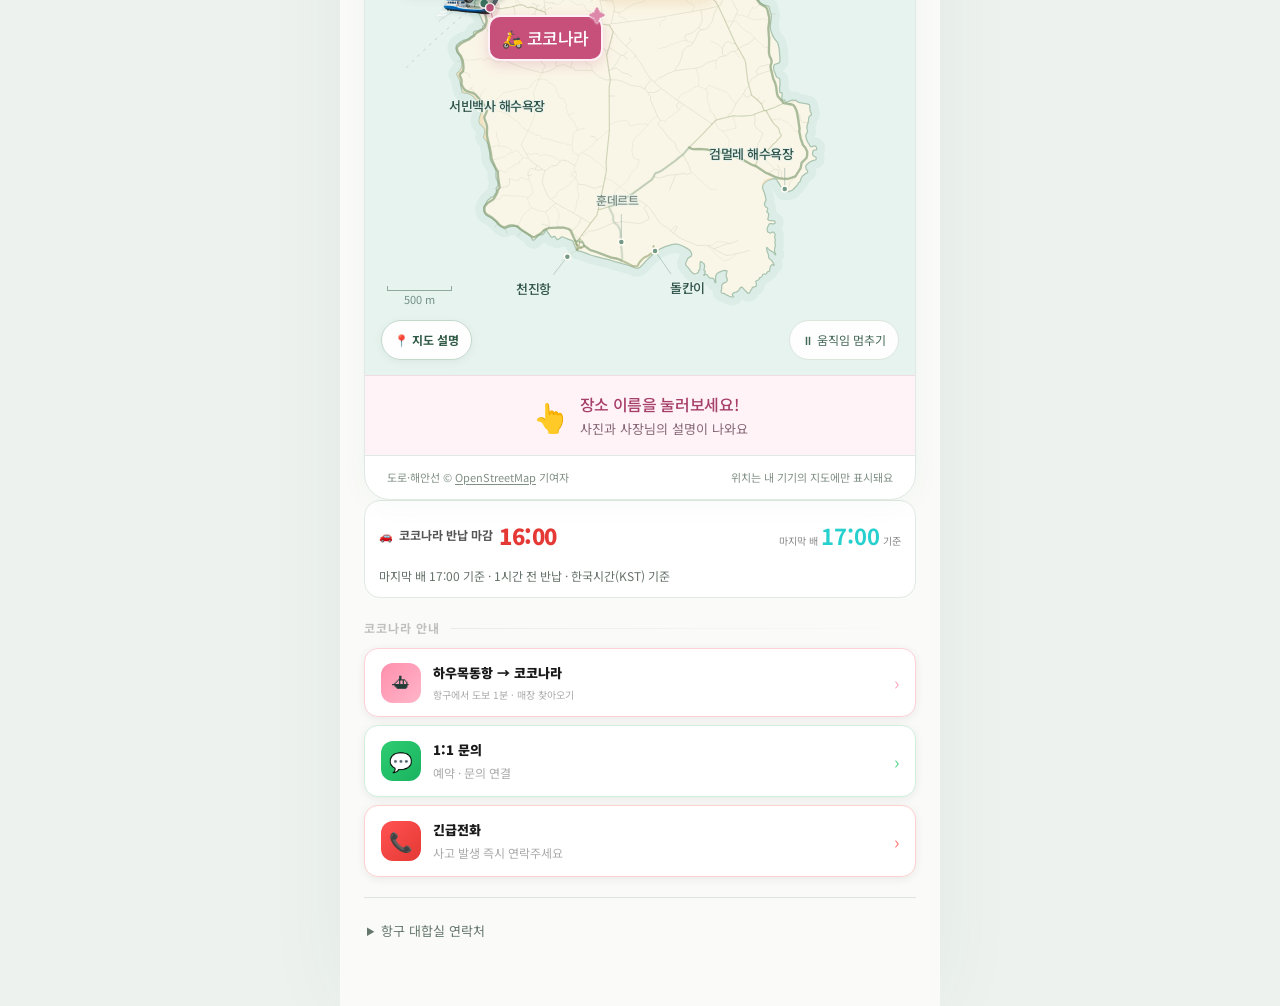
==== commit 7f524bf7: "Improve guide search metadata while preserving existing UI Add guide canonical URL, descriptions, so" ====
--- a/index.html
+++ b/index.html
@@ -3,7 +3,7 @@
 <head>
 <meta charset="UTF-8">
 <meta name="viewport" content="width=device-width, initial-scale=1, viewport-fit=cover">
-<title>우도 코코나라</title>
+<title>우도 배시간·전기차·스쿠터 이용안내 | 코코나라</title>
 <link href="https://fonts.googleapis.com/css2?family=Noto+Sans+KR:wght@400;500;700;900&display=swap" rel="stylesheet">
 <style>
 * { margin: 0; padding: 0; box-sizing: border-box; -webkit-tap-highlight-color: transparent; }
@@ -685,25 +685,87 @@
 <link rel="stylesheet" href="choice.css?v=27.1">
 <meta property="og:type" content="website">
 <meta property="og:site_name" content="코코나라">
-<meta property="og:title" content="우도 코코나라">
-<meta property="og:description" content="하우목동항 바로 옆 코코나라의 대여장비와 우도 배시간을 한눈에 확인하세요.">
-<meta property="og:url" content="https://mementoaicompany-lab.github.io/coconara/">
-<meta property="og:image" content="https://mementoaicompany-lab.github.io/coconara/coco-couple-coast.png?v=19">
-<meta property="og:image:secure_url" content="https://mementoaicompany-lab.github.io/coconara/coco-couple-coast.png?v=19">
+<meta property="og:title" content="우도 배시간·전기차·스쿠터 이용안내 | 코코나라">
+<meta property="og:description" content="제주도 우도 여행 전 확인할 성산항·하우목동항 배시간, 전기차·스쿠터 면허와 탑승 조건, 종일 이용 반납시간을 안내합니다. 코코나라 위치와 달콤아재·훈데르트 제휴 혜택도 확인하세요.">
+<meta property="og:url" content="https://guide.udosignature.com/">
+<meta property="og:image" content="https://guide.udosignature.com/coco-couple-coast.png?v=19">
+<meta property="og:image:secure_url" content="https://guide.udosignature.com/coco-couple-coast.png?v=19">
 <meta property="og:image:width" content="1536">
 <meta property="og:image:height" content="1024">
 <meta property="og:image:type" content="image/png">
 <meta property="og:image:alt" content="각자 코코 1인승을 타고 우도 해안도로를 달리는 두 사람">
 <meta name="twitter:card" content="summary_large_image">
-<meta name="twitter:title" content="우도 코코나라">
-<meta name="twitter:description" content="하우목동항 바로 옆 코코나라의 대여장비와 우도 배시간을 한눈에 확인하세요.">
-<meta name="twitter:image" content="https://mementoaicompany-lab.github.io/coconara/coco-couple-coast.png?v=19">
+<meta name="twitter:title" content="우도 배시간·전기차·스쿠터 이용안내 | 코코나라">
+<meta name="twitter:description" content="제주도 우도 여행 전 확인할 성산항·하우목동항 배시간, 전기차·스쿠터 면허와 탑승 조건, 종일 이용 반납시간을 안내합니다. 코코나라 위치와 달콤아재·훈데르트 제휴 혜택도 확인하세요.">
+<meta name="twitter:image" content="https://guide.udosignature.com/coco-couple-coast.png?v=19">
 <meta name="twitter:image:alt" content="각자 코코 1인승을 타고 우도 해안도로를 달리는 두 사람">
 <link rel="stylesheet" href="refinement.css?v=27.1">
 <link rel="stylesheet" href="smooth-motion.css?v=27.1">
 <link rel="stylesheet" href="flow.css?v=27.1">
 <link rel="stylesheet" href="story-motion.css?v=20261030-clear-routes">
 <link rel="stylesheet" href="peanut-latte.css?v=20261029-left">
+
+<!-- Search metadata: public guide, existing content and layout preserved. -->
+<meta name="description" content="제주도 우도 여행 전 확인할 성산항·하우목동항 배시간, 전기차·스쿠터 면허와 탑승 조건, 종일 이용 반납시간을 안내합니다. 코코나라 위치와 달콤아재·훈데르트 제휴 혜택도 확인하세요.">
+<meta name="robots" content="index, follow, max-image-preview:large">
+<link rel="canonical" href="https://guide.udosignature.com/">
+<meta property="og:locale" content="ko_KR">
+<script type="application/ld+json">
+{
+  "@context": "https://schema.org",
+  "@graph": [
+    {
+      "@type": "Organization",
+      "@id": "https://guide.udosignature.com/#organization",
+      "name": "코코나라",
+      "url": "https://guide.udosignature.com/",
+      "telephone": "0507-1373-2359",
+      "sameAs": [
+        "https://coconara.udosignature.com/"
+      ]
+    },
+    {
+      "@type": "WebSite",
+      "@id": "https://guide.udosignature.com/#website",
+      "url": "https://guide.udosignature.com/",
+      "name": "코코나라 고객 안내",
+      "inLanguage": "ko",
+      "publisher": {
+        "@id": "https://guide.udosignature.com/#organization"
+      }
+    },
+    {
+      "@type": "WebPage",
+      "@id": "https://guide.udosignature.com/#webpage",
+      "url": "https://guide.udosignature.com/",
+      "name": "우도 배시간·전기차·스쿠터 이용안내 | 코코나라",
+      "description": "제주도 우도 여행 전 확인할 성산항·하우목동항 배시간, 전기차·스쿠터 면허와 탑승 조건, 종일 이용 반납시간을 안내합니다. 코코나라 위치와 달콤아재·훈데르트 제휴 혜택도 확인하세요.",
+      "inLanguage": "ko",
+      "isPartOf": {
+        "@id": "https://guide.udosignature.com/#website"
+      },
+      "publisher": {
+        "@id": "https://guide.udosignature.com/#organization"
+      },
+      "about": [
+        {
+          "@id": "https://guide.udosignature.com/#organization"
+        },
+        {
+          "@type": "Place",
+          "name": "우도"
+        }
+      ],
+      "primaryImageOfPage": {
+        "@type": "ImageObject",
+        "url": "https://guide.udosignature.com/coco-couple-coast.png?v=19",
+        "width": 1536,
+        "height": 1024
+      }
+    }
+  ]
+}
+</script>
 </head>
 <body>
 
@@ -4626,7 +4688,7 @@
 })();
 </script>
 <script src="translations.js?v=27.1"></script>
-<script src="reset.js?v=20261029"></script>
+<script src="reset.js?v=20261112-seo"></script>
 <script src="mobile.js?v=27.1"></script>
 <script src="smooth-motion.js?v=20261030-emoji-ferry"></script>
 <script src="story-motion.js?v=20261030-pink-visit"></script>
